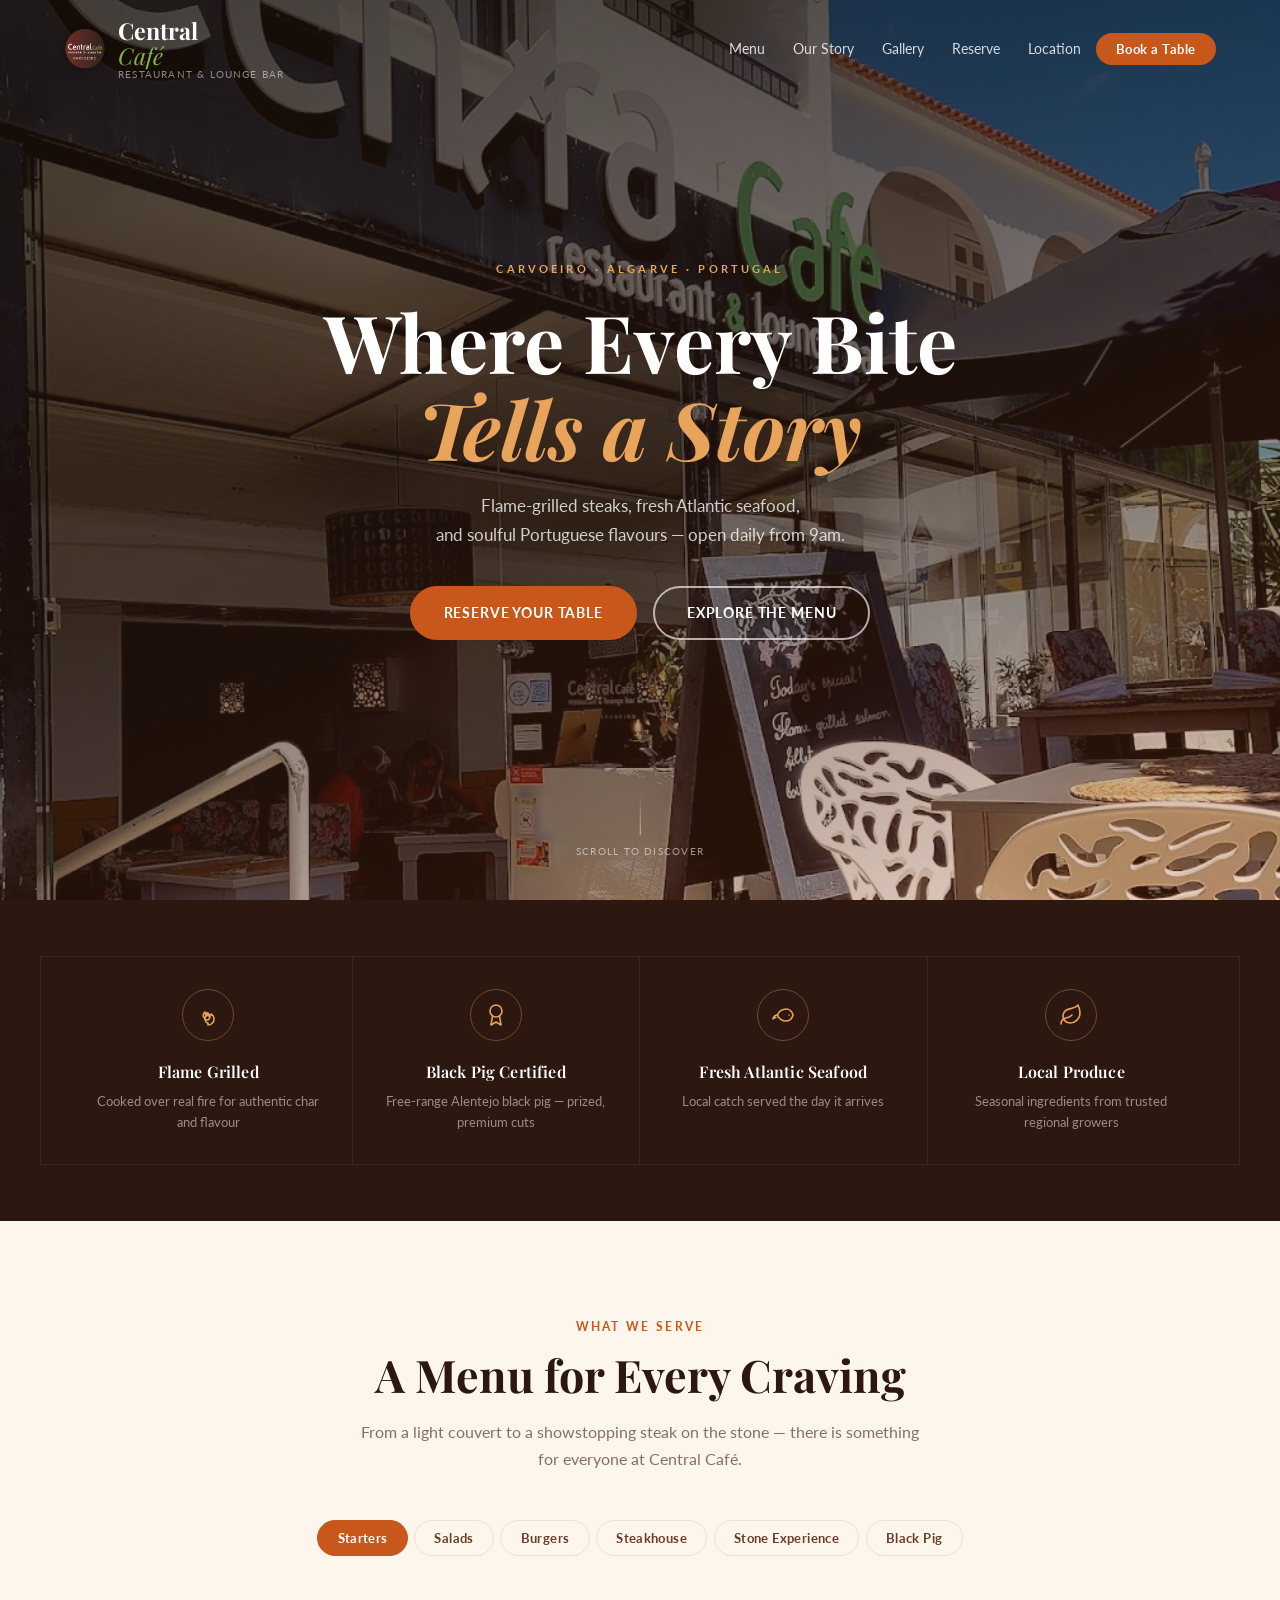
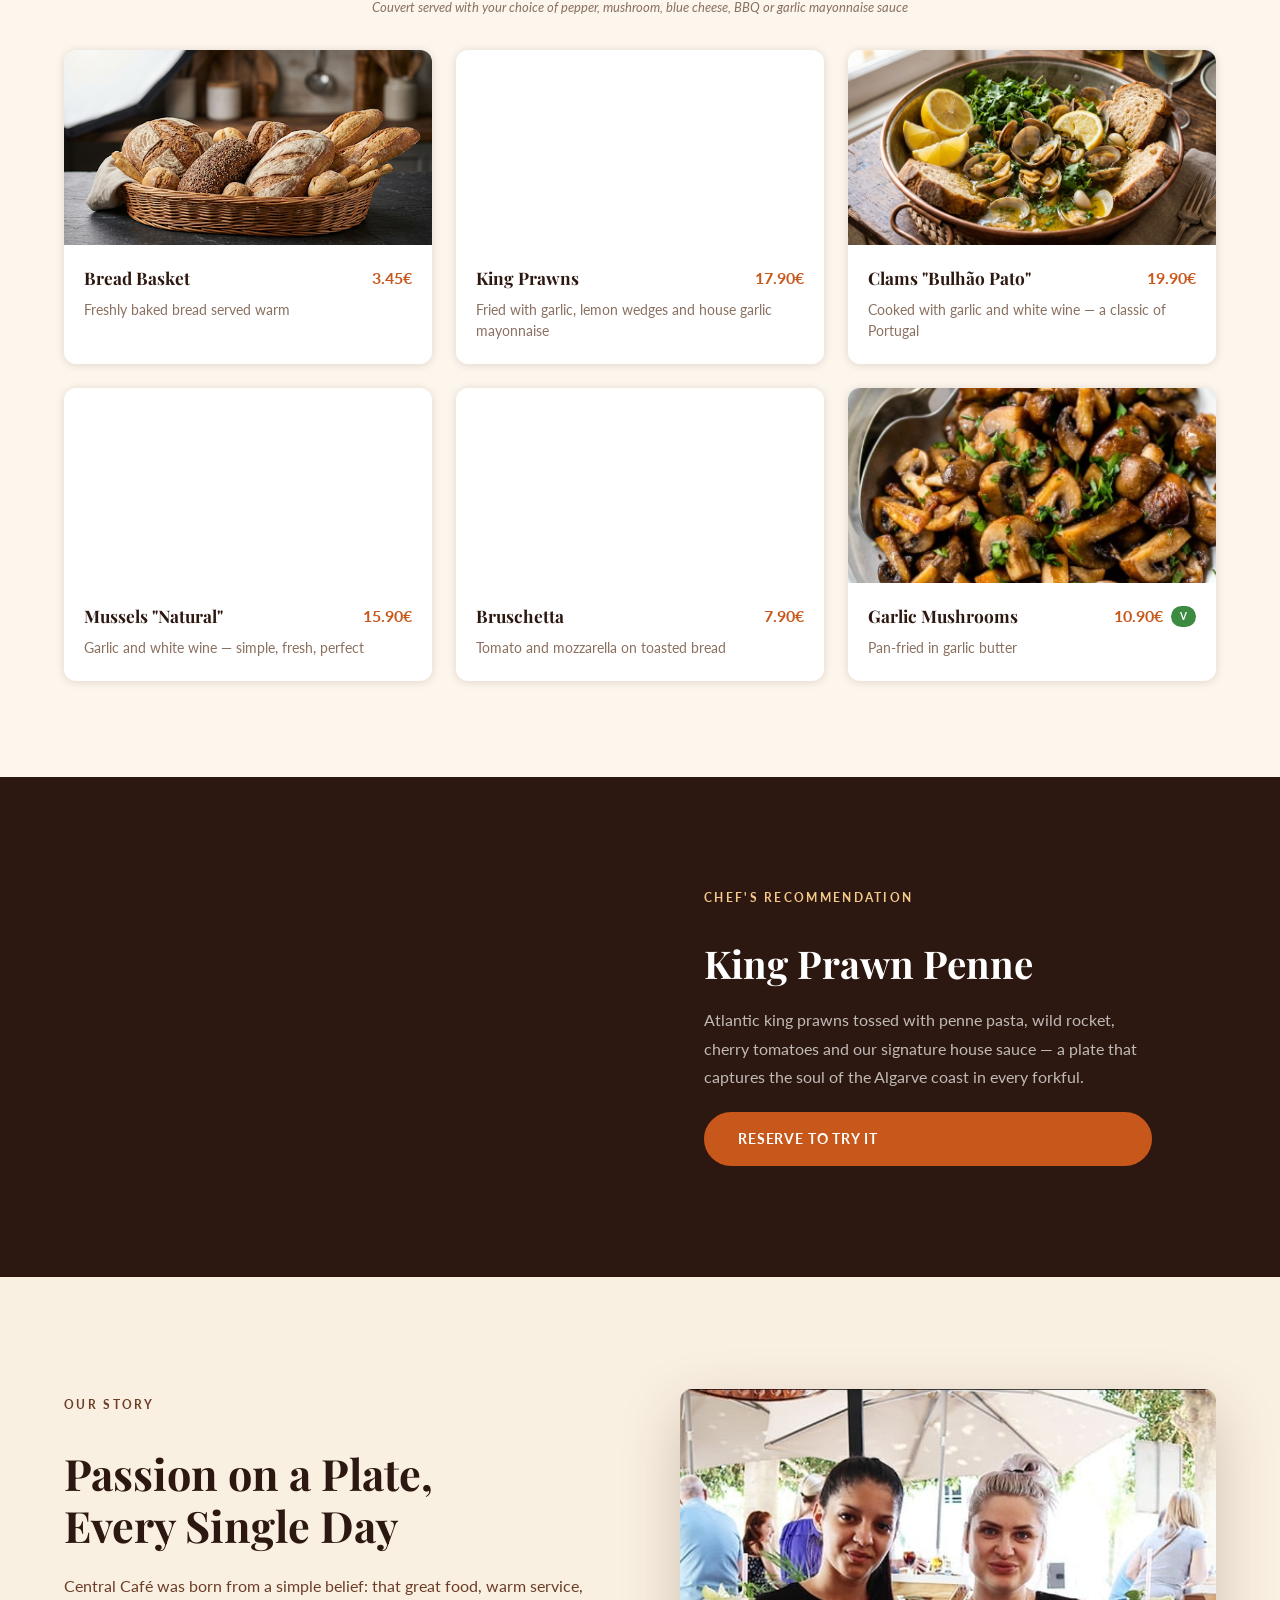
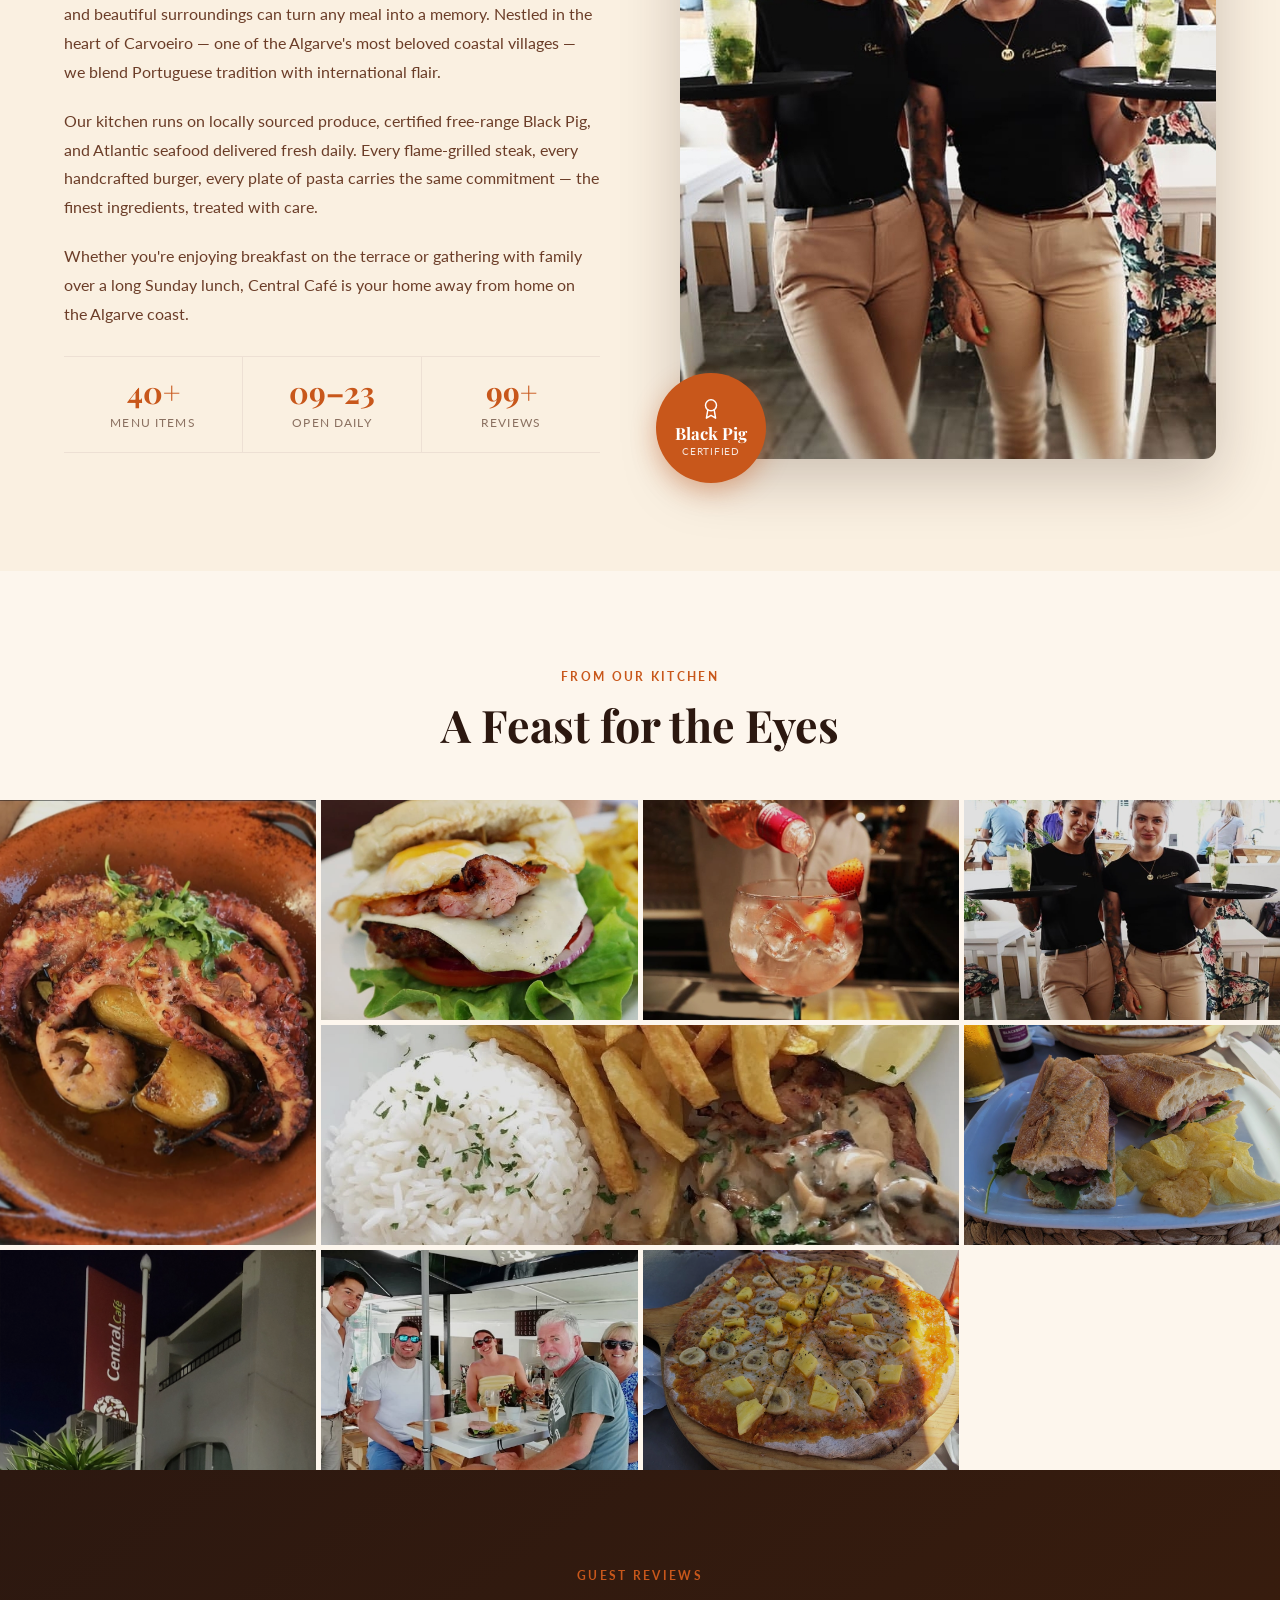
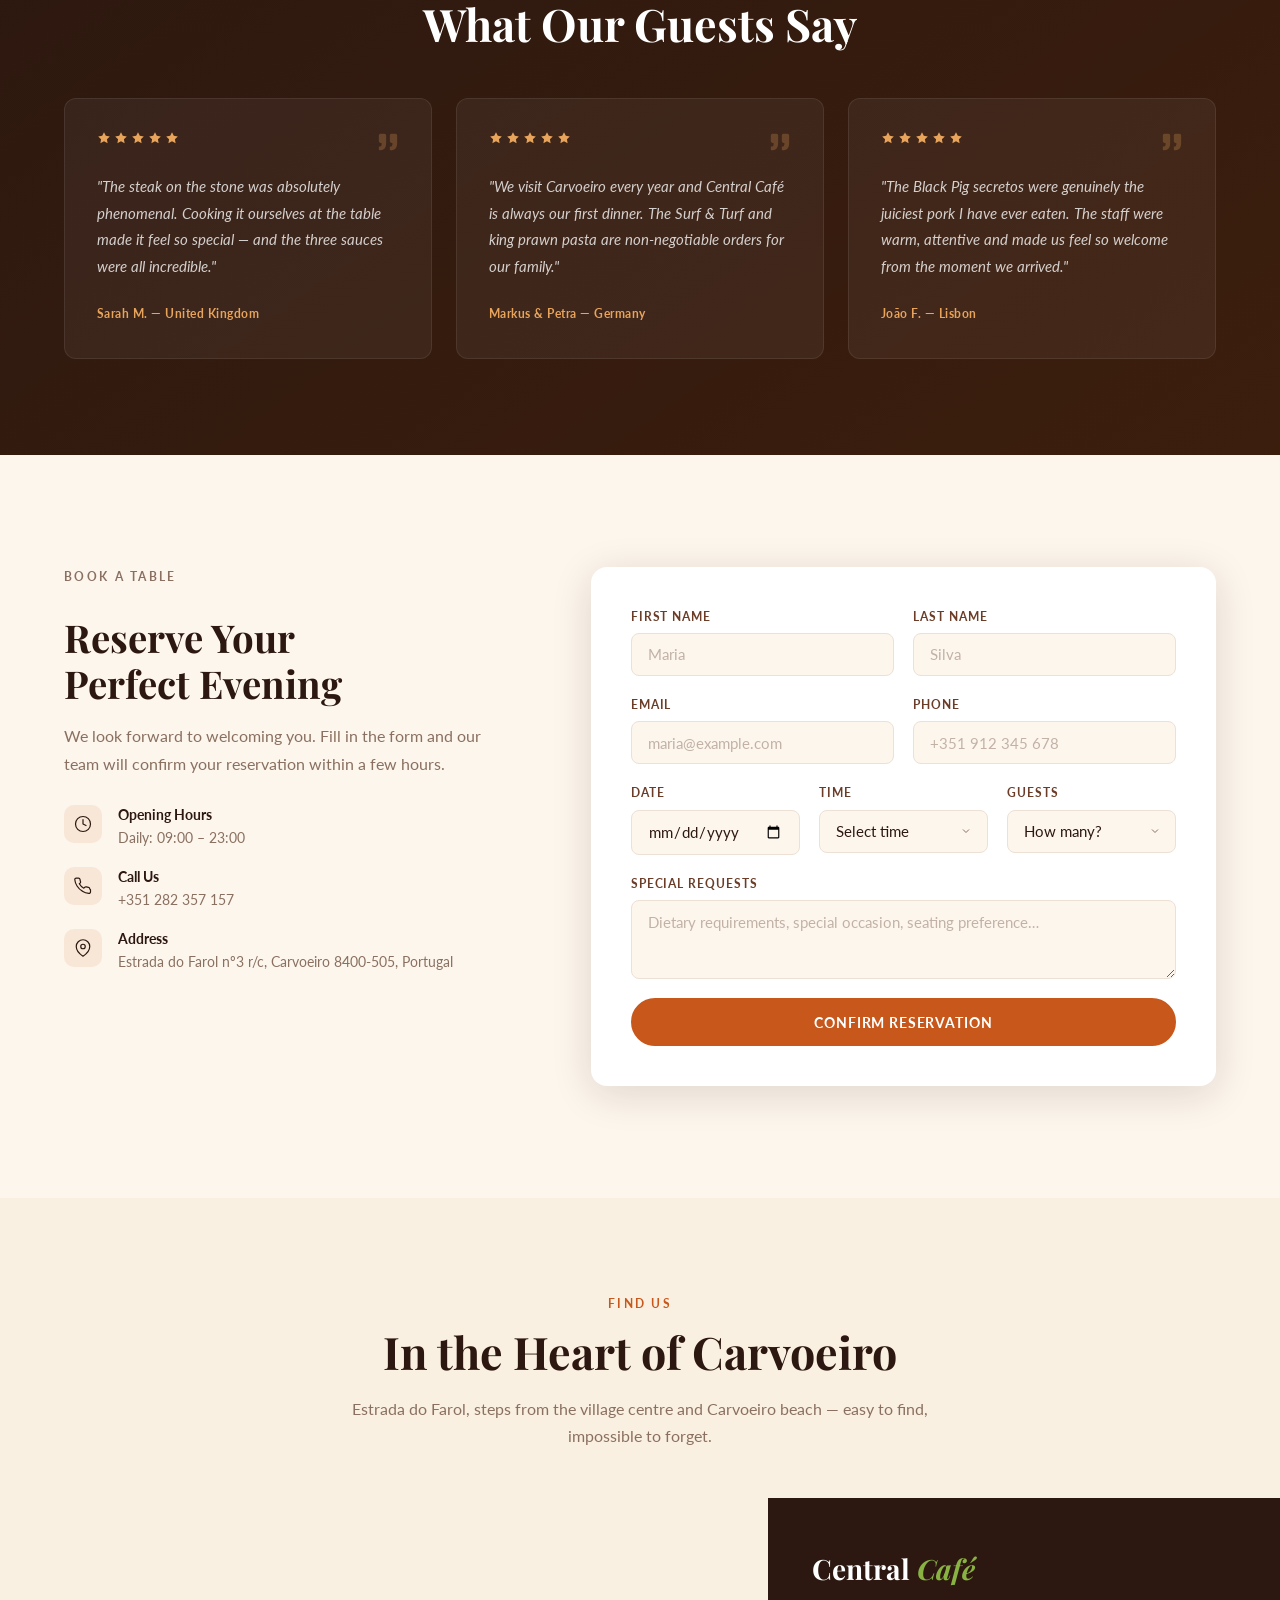
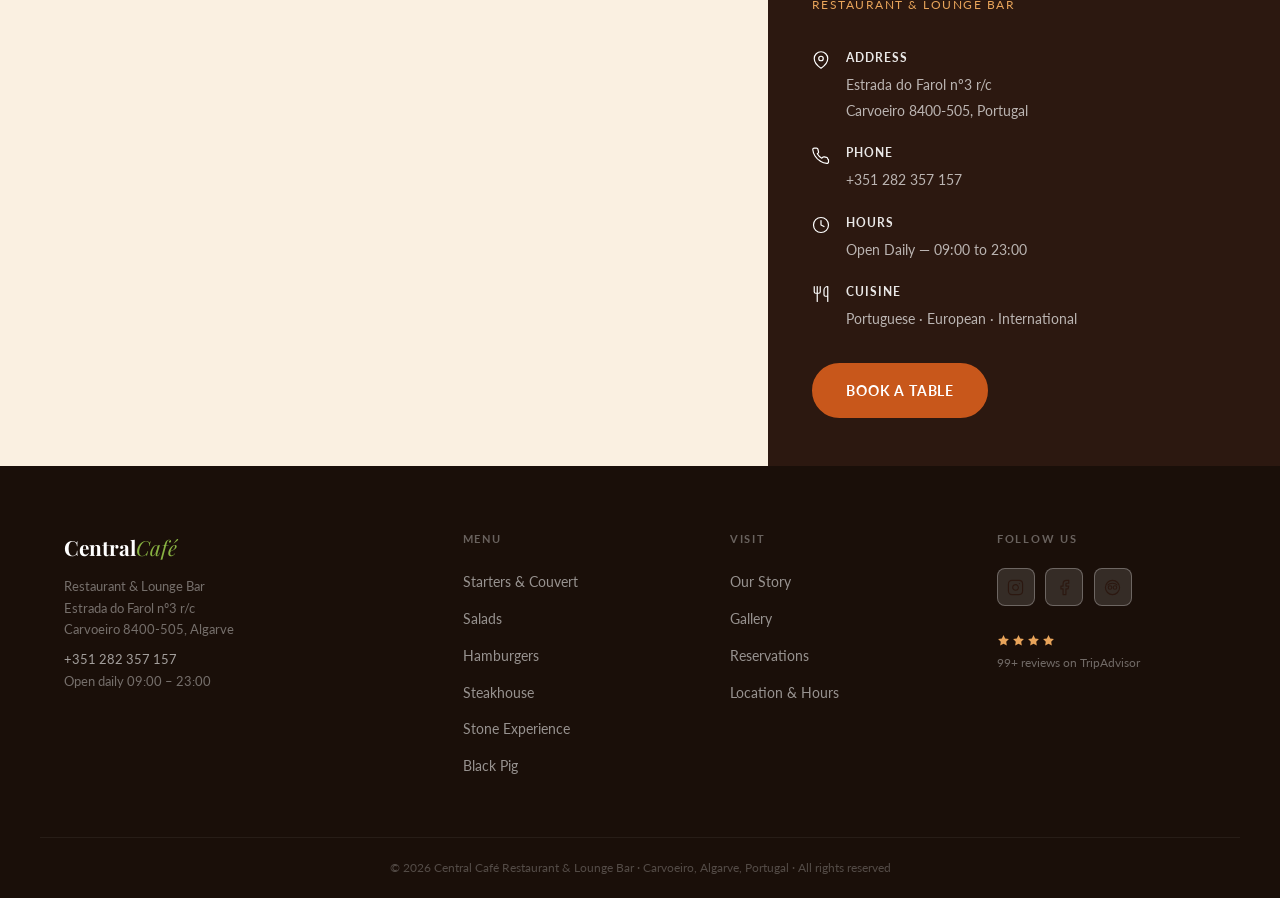
==== index.html @ 4825c6da "Add files via upload" ====
<!DOCTYPE html>
<html lang="en">
<head>
  <meta charset="UTF-8" />
  <meta name="viewport" content="width=device-width, initial-scale=1.0" />
  <title>Central Café – Restaurant & Lounge Bar · Carvoeiro</title>
  <link rel="preconnect" href="https://fonts.googleapis.com" />
  <link rel="preconnect" href="https://fonts.gstatic.com" crossorigin />
  <link href="https://fonts.googleapis.com/css2?family=Playfair+Display:ital,wght@0,400;0,600;0,700;1,400;1,600&family=Lato:wght@300;400;700&display=swap" rel="stylesheet" />
   <link rel="icon" type="image/png" href="images/favicon.png">

  <link rel="stylesheet" href="style.css" />
</head>
<body>

  <!-- ══ INLINE SVG SYMBOL DEFS (reused throughout) ══════════════ -->
  <svg xmlns="http://www.w3.org/2000/svg" style="display:none">
    <!-- flame -->
    <symbol id="icon-flame" viewBox="0 0 24 24" fill="none" stroke="currentColor" stroke-width="1.6" stroke-linecap="round" stroke-linejoin="round">
      <path d="M8.5 14.5A2.5 2.5 0 0 0 11 17c.92 0 1.74-.5 2.2-1.25C14.1 14.5 14 12 12 10c0 2-1.5 3-1.5 3S9 11.5 9 9c-2 1.5-2 4-2 4a3 3 0 0 0 1.5 1.5z"/>
      <path d="M12 22c3.31 0 6-2.69 6-6 0-2.12-1.13-3.97-2.82-5-.48 1.27-1.6 2-2.18 2-.58 0-1.04-.46-1-1.04C12.05 10.46 11 9.5 11 9.5c0 2.5-2 3.5-2 5.5 0 2.76 1.34 5 3 5z"/>
    </symbol>
    <!-- certificate / award -->
    <symbol id="icon-award" viewBox="0 0 24 24" fill="none" stroke="currentColor" stroke-width="1.6" stroke-linecap="round" stroke-linejoin="round">
      <circle cx="12" cy="8" r="6"/>
      <path d="M15.477 12.89 17 22l-5-3-5 3 1.523-9.11"/>
    </symbol>
    <!-- fish / seafood -->
    <symbol id="icon-fish" viewBox="0 0 24 24" fill="none" stroke="currentColor" stroke-width="1.6" stroke-linecap="round" stroke-linejoin="round">
      <path d="M6.5 12c.94-3.46 4.94-6 8.5-6 3.56 0 6.06 2.54 7 6-.94 3.47-3.44 6-7 6s-7.56-2.53-8.5-6z"/>
      <path d="M18 12h.01"/>
      <path d="M6.5 12C4 12 2.5 13.5 2 16c1-1 2-1.5 3-1.5"/>
    </symbol>
    <!-- leaf / produce -->
    <symbol id="icon-leaf" viewBox="0 0 24 24" fill="none" stroke="currentColor" stroke-width="1.6" stroke-linecap="round" stroke-linejoin="round">
      <path d="M11 20A7 7 0 0 1 9.8 6.1C15.5 5 17 4.48 19 2c1 2 2 4.18 2 8 0 5.5-4.78 10-10 10z"/>
      <path d="M2 21c0-3 1.85-5.36 5.08-6C9.5 14.52 12 13 13 12"/>
    </symbol>
    <!-- clock -->
    <symbol id="icon-clock" viewBox="0 0 24 24" fill="none" stroke="currentColor" stroke-width="1.6" stroke-linecap="round" stroke-linejoin="round">
      <circle cx="12" cy="12" r="10"/>
      <polyline points="12 6 12 12 16 14"/>
    </symbol>
    <!-- phone -->
    <symbol id="icon-phone" viewBox="0 0 24 24" fill="none" stroke="currentColor" stroke-width="1.6" stroke-linecap="round" stroke-linejoin="round">
      <path d="M22 16.92v3a2 2 0 0 1-2.18 2 19.79 19.79 0 0 1-8.63-3.07A19.5 19.5 0 0 1 4.07 12.04a19.79 19.79 0 0 1-3.07-8.67A2 2 0 0 1 2.98 1.38h3a2 2 0 0 1 2 1.72c.127.96.361 1.903.7 2.81a2 2 0 0 1-.45 2.11L7.09 8.91a16 16 0 0 0 6 6l1.27-1.27a2 2 0 0 1 2.11-.45c.907.339 1.85.573 2.81.7A2 2 0 0 1 21 16l.92.92z"/>
    </symbol>
    <!-- mail -->
    <symbol id="icon-mail" viewBox="0 0 24 24" fill="none" stroke="currentColor" stroke-width="1.6" stroke-linecap="round" stroke-linejoin="round">
      <path d="M4 4h16c1.1 0 2 .9 2 2v12c0 1.1-.9 2-2 2H4c-1.1 0-2-.9-2-2V6c0-1.1.9-2 2-2z"/>
      <polyline points="22,6 12,13 2,6"/>
    </symbol>
    <!-- map pin -->
    <symbol id="icon-pin" viewBox="0 0 24 24" fill="none" stroke="currentColor" stroke-width="1.6" stroke-linecap="round" stroke-linejoin="round">
      <path d="M21 10c0 7-9 13-9 13s-9-6-9-13a9 9 0 0 1 18 0z"/>
      <circle cx="12" cy="10" r="3"/>
    </symbol>
    <!-- instagram -->
    <symbol id="icon-instagram" viewBox="0 0 24 24" fill="none" stroke="currentColor" stroke-width="1.6" stroke-linecap="round" stroke-linejoin="round">
      <rect x="2" y="2" width="20" height="20" rx="5" ry="5"/>
      <path d="M16 11.37A4 4 0 1 1 12.63 8 4 4 0 0 1 16 11.37z"/>
      <line x1="17.5" y1="6.5" x2="17.51" y2="6.5"/>
    </symbol>
    <!-- facebook -->
    <symbol id="icon-facebook" viewBox="0 0 24 24" fill="none" stroke="currentColor" stroke-width="1.6" stroke-linecap="round" stroke-linejoin="round">
      <path d="M18 2h-3a5 5 0 0 0-5 5v3H7v4h3v8h4v-8h3l1-4h-4V7a1 1 0 0 1 1-1h3z"/>
    </symbol>
    <!-- tripadvisor owl / globe fallback -->
    <symbol id="icon-tripadvisor" viewBox="0 0 24 24" fill="none" stroke="currentColor" stroke-width="1.6" stroke-linecap="round" stroke-linejoin="round">
      <circle cx="12" cy="12" r="10"/>
      <circle cx="8.5" cy="12" r="2.5"/>
      <circle cx="15.5" cy="12" r="2.5"/>
      <path d="M5.5 8.5C6.5 7 9 6 12 6s5.5 1 6.5 2.5"/>
    </symbol>
    <!-- menu / burger icon -->
    <symbol id="icon-menu" viewBox="0 0 24 24" fill="none" stroke="currentColor" stroke-width="1.8" stroke-linecap="round">
      <line x1="3" y1="6" x2="21" y2="6"/>
      <line x1="3" y1="12" x2="21" y2="12"/>
      <line x1="3" y1="18" x2="21" y2="18"/>
    </symbol>
    <!-- close icon -->
    <symbol id="icon-close" viewBox="0 0 24 24" fill="none" stroke="currentColor" stroke-width="1.8" stroke-linecap="round">
      <line x1="18" y1="6" x2="6" y2="18"/>
      <line x1="6" y1="6" x2="18" y2="18"/>
    </symbol>
    <!-- check -->
    <symbol id="icon-check" viewBox="0 0 24 24" fill="none" stroke="currentColor" stroke-width="2" stroke-linecap="round" stroke-linejoin="round">
      <polyline points="20 6 9 17 4 12"/>
    </symbol>
    <!-- star -->
    <symbol id="icon-star" viewBox="0 0 24 24" stroke="none">
      <polygon fill="currentColor" points="12 2 15.09 8.26 22 9.27 17 14.14 18.18 21.02 12 17.77 5.82 21.02 7 14.14 2 9.27 8.91 8.26 12 2"/>
    </symbol>
    <!-- quote -->
    <symbol id="icon-quote" viewBox="0 0 24 24" fill="currentColor">
      <path d="M3 21c3 0 7-1 7-8V5c0-1.25-.756-2.017-2-2H4c-1.25 0-2 .75-2 1.972V11c0 1.25.75 2 2 2 1 0 1 0 1 1v1c0 1-1 2-2 2s-1 .008-1 1.031V20c0 1 0 1 1 1z"/>
      <path d="M15 21c3 0 7-1 7-8V5c0-1.25-.757-2.017-2-2h-4c-1.25 0-2 .75-2 1.972V11c0 1.25.75 2 2 2h.75c0 2.25.25 4-2.75 4v3c0 1 0 1 1 1z"/>
    </symbol>
    <!-- utensils -->
    <symbol id="icon-utensils" viewBox="0 0 24 24" fill="none" stroke="currentColor" stroke-width="1.6" stroke-linecap="round" stroke-linejoin="round">
      <path d="M3 2v7c0 1.1.9 2 2 2h4a2 2 0 0 0 2-2V2"/>
      <path d="M7 2v20"/>
      <path d="M21 15V2a5 5 0 0 0-5 5v6c0 1.1.9 2 2 2h3zm0 0v7"/>
    </symbol>
  </svg>

  <!-- ══ NAV ══════════════════════════════════════════════════════ -->
  <nav id="navbar">
    <div class="nav-inner">
      <a class="nav-logo" href="#hero">
        <img src="images/logo_trans.png" alt="Central Café" class="nav-logo-img" />
        <div class="nav-logo-text">
          <span class="logo-central">Central</span><span class="logo-cafe">Café</span>
          <small>Restaurant &amp; Lounge Bar</small>
        </div>
      </a>
      <button class="burger" id="burger" aria-label="Toggle menu">
        <svg class="burger-icon burger-open"><use href="#icon-menu"/></svg>
        <svg class="burger-icon burger-close" style="display:none"><use href="#icon-close"/></svg>
      </button>
      <ul class="nav-links" id="nav-links">
        <li><a href="#menu">Menu</a></li>
        <li><a href="#chef">Our Story</a></li>
        <li><a href="#gallery">Gallery</a></li>
        <li><a href="#reservation">Reserve</a></li>
        <li><a href="#location">Location</a></li>
        <li><a class="nav-cta" href="#reservation">Book a Table</a></li>
      </ul>
    </div>
  </nav>

  <!-- ══ HERO ═════════════════════════════════════════════════════ -->
  <section id="hero">
    <div class="hero-overlay"></div>
    <div class="hero-content">
      <p class="hero-eyebrow">Carvoeiro · Algarve · Portugal</p>
      <h1>Where Every Bite<br /><em>Tells a Story</em></h1>
      <p class="hero-sub">Flame-grilled steaks, fresh Atlantic seafood,<br />and soulful Portuguese flavours — open daily from 9am.</p>
      <div class="hero-actions">
        <a href="#reservation" class="btn btn-primary">Reserve Your Table</a>
        <a href="#menu" class="btn btn-ghost">Explore the Menu</a>
      </div>
    </div>
    <div class="hero-scroll-hint">
      <span class="scroll-line"></span>
      <p>Scroll to discover</p>
    </div>
  </section>

  <!-- ══ FEATURE STRIP ════════════════════════════════════════════ -->
  <section class="badges">
    <div class="container badges-grid">
      <div class="badge-item">
        <span class="badge-icon">
          <svg><use href="#icon-flame"/></svg>
        </span>
        <strong>Flame Grilled</strong>
        <p>Cooked over real fire for authentic char and flavour</p>
      </div>
      <div class="badge-item">
        <span class="badge-icon">
          <svg><use href="#icon-award"/></svg>
        </span>
        <strong>Black Pig Certified</strong>
        <p>Free-range Alentejo black pig — prized, premium cuts</p>
      </div>
      <div class="badge-item">
        <span class="badge-icon">
          <svg><use href="#icon-fish"/></svg>
        </span>
        <strong>Fresh Atlantic Seafood</strong>
        <p>Local catch served the day it arrives</p>
      </div>
      <div class="badge-item">
        <span class="badge-icon">
          <svg><use href="#icon-leaf"/></svg>
        </span>
        <strong>Local Produce</strong>
        <p>Seasonal ingredients from trusted regional growers</p>
      </div>
    </div>
  </section>

  <!-- ══ MENU PREVIEW ══════════════════════════════════════════════ -->
  <section id="menu">
    <div class="container">
      <div class="section-header">
        <p class="section-eyebrow">What We Serve</p>
        <h2>A Menu for Every Craving</h2>
        <p class="section-sub">From a light couvert to a showstopping steak on the stone — there is something for everyone at Central Café.</p>
      </div>

      <div class="menu-tabs" role="tablist">
        <button class="tab active" data-tab="starters" role="tab">Starters</button>
        <button class="tab" data-tab="salads" role="tab">Salads</button>
        <button class="tab" data-tab="burgers" role="tab">Burgers</button>
        <button class="tab" data-tab="steakhouse" role="tab">Steakhouse</button>
        <button class="tab" data-tab="stone" role="tab">Stone Experience</button>
        <button class="tab" data-tab="blackpig" role="tab">Black Pig</button>
      </div>

      <div class="menu-panels">

        <!-- STARTERS -->
        <div class="menu-panel active" id="tab-starters">
          <p class="panel-note">Couvert served with your choice of pepper, mushroom, blue cheese, BBQ or garlic mayonnaise sauce</p>
          <div class="menu-grid">
            <div class="menu-card">
              <div class="menu-card-img" style="background-image:url('images/bread.png')"></div>
              <div class="menu-card-body">
                <div class="menu-card-top"><h4>Bread Basket</h4><span class="price">3.45€</span></div>
                <p>Freshly baked bread served warm</p>
              </div>
            </div>
            <div class="menu-card">
              <div class="menu-card-img" style="background-image:url('https://images.unsplash.com/photo-1565680018434-b513d5e5fd47?w=400&q=80')"></div>
              <div class="menu-card-body">
                <div class="menu-card-top"><h4>King Prawns</h4><span class="price">17.90€</span></div>
                <p>Fried with garlic, lemon wedges and house garlic mayonnaise</p>
              </div>
            </div>
            <div class="menu-card">
              <div class="menu-card-img" style="background-image:url('images/claims.jpg')"></div>
              <div class="menu-card-body">
                <div class="menu-card-top"><h4>Clams "Bulhão Pato"</h4><span class="price">19.90€</span></div>
                <p>Cooked with garlic and white wine — a classic of Portugal</p>
              </div>
            </div>
            <div class="menu-card">
              <div class="menu-card-img" style="background-image:url('https://images.unsplash.com/photo-1547592166-23ac45744acd?w=400&q=80')"></div>
              <div class="menu-card-body">
                <div class="menu-card-top"><h4>Mussels "Natural"</h4><span class="price">15.90€</span></div>
                <p>Garlic and white wine — simple, fresh, perfect</p>
              </div>
            </div>
            <div class="menu-card">
              <div class="menu-card-img" style="background-image:url('https://images.unsplash.com/photo-1572695157366-5e585ab2b69f?w=400&q=80')"></div>
              <div class="menu-card-body">
                <div class="menu-card-top"><h4>Bruschetta</h4><span class="price">7.90€</span></div>
                <p>Tomato and mozzarella on toasted bread</p>
              </div>
            </div>
            <div class="menu-card">
              <div class="menu-card-img" style="background-image:url('images/garlic_mushrooms_2026-04-17\ 203243.png')"></div>
              <div class="menu-card-body">
                <div class="menu-card-top">
                  <h4>Garlic Mushrooms</h4><span class="price">10.90€</span>
                  <span class="tag veg">V</span>
                </div>
                <p>Pan-fried in garlic butter</p>
              </div>
            </div>
          </div>
        </div>

        <!-- SALADS -->
        <div class="menu-panel" id="tab-salads">
          <p class="panel-note">Made with the freshest ingredients from our local producers</p>
          <div class="menu-grid">
            <div class="menu-card">
              <div class="menu-card-img" style="background-image:url('https://images.unsplash.com/photo-1546793665-c74683f339c1?w=400&q=80')"></div>
              <div class="menu-card-body">
                <div class="menu-card-top"><h4>Caesar</h4><span class="price">16.90€</span><span class="tag new">New</span></div>
                <p>Chicken breast, poached egg, lettuce, croutons, house caesar dressing, parmesan</p>
              </div>
            </div>
            <div class="menu-card">
              <div class="menu-card-img" style="background-image:url('https://images.unsplash.com/photo-1540420773420-3366772f4999?w=400&q=80')"></div>
              <div class="menu-card-body">
                <div class="menu-card-top"><h4>Salmon</h4><span class="price">17.90€</span></div>
                <p>Smoked salmon and avocado with a touch of lemon</p>
              </div>
            </div>
            <div class="menu-card">
              <div class="menu-card-img" style="background-image:url('https://images.unsplash.com/photo-1512621776951-a57141f2eefd?w=400&q=80')"></div>
              <div class="menu-card-body">
                <div class="menu-card-top"><h4>Prawn</h4><span class="price">18.90€</span></div>
                <p>Flame grilled king-prawns with caramelised pineapple</p>
              </div>
            </div>
            <div class="menu-card">
              <div class="menu-card-img" style="background-image:url('https://images.unsplash.com/photo-1498837167922-ddd27525d352?w=400&q=80')"></div>
              <div class="menu-card-body">
                <div class="menu-card-top"><h4>Bacon</h4><span class="price">13.75€</span></div>
                <p>Flame grilled chicken breast with bacon and avocado</p>
              </div>
            </div>
            <div class="menu-card">
              <div class="menu-card-img" style="background-image:url('https://images.unsplash.com/photo-1559847844-5315695dadae?w=400&q=80')"></div>
              <div class="menu-card-body">
                <div class="menu-card-top"><h4>Mozzarella</h4><span class="price">12.90€</span><span class="tag veg">V</span></div>
                <p>Mozzarella, tomato and basil</p>
              </div>
            </div>
          </div>
        </div>

        <!-- BURGERS -->
        <div class="menu-panel" id="tab-burgers">
          <p class="panel-note">Flame grilled day-aged beef burger — so simple and so delicious. All served with home-made chips.</p>
          <div class="menu-grid">
            <div class="menu-card featured">
              <div class="menu-card-img" style="background-image:url('images/20260417_164143_Instagram.jpg')"></div>
              <div class="menu-card-body">
                <div class="menu-card-top"><h4>Special One</h4><span class="price">16.90€</span></div>
                <p>100% beef, bacon, fried egg, cheese, tomato and onion</p>
              </div>
            </div>
            <div class="menu-card">
              <div class="menu-card-img" style="background-image:url('https://images.unsplash.com/photo-1550317138-10000687a72b?w=400&q=80')"></div>
              <div class="menu-card-body">
                <div class="menu-card-top"><h4>Double</h4><span class="price">17.90€</span></div>
                <p>100% beef x2, cheese, bacon, tomato and onion</p>
              </div>
            </div>
            <div class="menu-card">
              <div class="menu-card-img" style="background-image:url('https://images.unsplash.com/photo-1571091718767-18b5b1457add?w=400&q=80')"></div>
              <div class="menu-card-body">
                <div class="menu-card-top"><h4>Classic</h4><span class="price">13.90€</span></div>
                <p>100% beef, tomato and onion</p>
              </div>
            </div>
            <div class="menu-card">
              <div class="menu-card-img" style="background-image:url('https://images.unsplash.com/photo-1606755962773-d324e0a13086?w=400&q=80')"></div>
              <div class="menu-card-body">
                <div class="menu-card-top"><h4>Chicken Piri-Piri</h4><span class="price">15.90€</span></div>
                <p>Chicken breast, cheese, piri-piri sauce, tomato and onion</p>
              </div>
            </div>
            <div class="menu-card">
              <div class="menu-card-img" style="background-image:url('https://images.unsplash.com/photo-1520072959219-c595dc870360?w=400&q=80')"></div>
              <div class="menu-card-body">
                <div class="menu-card-top"><h4>Veggie</h4><span class="price">15.90€</span><span class="tag veg">V</span></div>
                <p>100% vegetable burger, tomato and onion</p>
              </div>
            </div>
            <div class="menu-card">
              <div class="menu-card-img" style="background-image:url('images/salmon_sandwich.png')"></div>
              <div class="menu-card-body">
                <div class="menu-card-top"><h4>Salmon</h4><span class="price">15.90€</span></div>
                <p>Salmon, cream cheese, onion and tomato</p>
              </div>
            </div>
          </div>
        </div>

        <!-- STEAKHOUSE -->
        <div class="menu-panel" id="tab-steakhouse">
          <p class="panel-note">Tender hand-cut selections, served with home-made chips, a gourmet salad and a sauce. Choose from: pepper, mushroom, blue cheese, BBQ or garlic mayonnaise.</p>
          <div class="menu-grid">
            <div class="menu-card featured">
              <div class="menu-card-img" style="background-image:url('https://images.unsplash.com/photo-1558030006-450675393462?w=400&q=80')"></div>
              <div class="menu-card-body">
                <div class="menu-card-top"><h4>Surf &amp; Turf</h4><span class="price">34.90€</span><span class="tag new">New</span></div>
                <p>Flame grilled fillet and king prawns, with asparagus and home-made chips</p>
              </div>
            </div>
            <div class="menu-card">
              <div class="menu-card-img" style="background-image:url('https://images.unsplash.com/photo-1544025162-d76694265947?w=400&q=80')"></div>
              <div class="menu-card-body">
                <div class="menu-card-top"><h4>Rib Eye</h4><span class="price">23.90€</span></div>
                <p>approx. 300g — flame grilled</p>
              </div>
            </div>
            <div class="menu-card">
              <div class="menu-card-img" style="background-image:url('images/tbone.jpg')"></div>
              <div class="menu-card-body">
                <div class="menu-card-top"><h4>T-Bone</h4><span class="price">25.90€</span></div>
                <p>approx. 400g — flame grilled</p>
              </div>
            </div>
            <div class="menu-card">
              <div class="menu-card-img" style="background-image:url('https://images.unsplash.com/photo-1529692236671-f1f6cf9683ba?w=400&q=80')"></div>
              <div class="menu-card-body">
                <div class="menu-card-top"><h4>Sirloin</h4><span class="price">21.90€</span></div>
                <p>approx. 280g — flame grilled</p>
              </div>
            </div>
            <div class="menu-card">
              <div class="menu-card-img" style="background-image:url('images/Fillet.jpg')"></div>
              <div class="menu-card-body">
                <div class="menu-card-top"><h4>Fillet</h4><span class="price">27.90€</span></div>
                <p>approx. 280g — flame grilled, the most tender cut</p>
              </div>
            </div>
          </div>
        </div>

        <!-- STONE EXPERIENCE -->
        <div class="menu-panel" id="tab-stone">
          <p class="panel-note">All served with 3 sauces: pepper, mushroom and blue cheese — together with home-made chips and gourmet salad.</p>
          <div class="menu-grid stone-grid">
            <div class="stone-hero">
              <div class="stone-hero-img"></div>
              <div class="stone-hero-text">
                <h3>Cook It Your Way</h3>
                <p>Your steak arrives on a scorching volcanic stone at your table. You control the sear, the doneness, every bite. An interactive dining experience unlike any other.</p>
              </div>
            </div>
            <div class="menu-card">
              <div class="menu-card-body no-img">
                <div class="menu-card-top"><h4>Rib Eye Steak</h4><span class="price">25.90€</span></div>
                <p>approx. 300g</p>
              </div>
            </div>
            <div class="menu-card">
              <div class="menu-card-body no-img">
                <div class="menu-card-top"><h4>T-Bone Steak</h4><span class="price">27.90€</span></div>
                <p>approx. 400g</p>
              </div>
            </div>
            <div class="menu-card">
              <div class="menu-card-body no-img">
                <div class="menu-card-top"><h4>Sirloin Steak</h4><span class="price">23.90€</span></div>
                <p>approx. 280g</p>
              </div>
            </div>
            <div class="menu-card">
              <div class="menu-card-body no-img">
                <div class="menu-card-top"><h4>Fillet Steak</h4><span class="price">29.90€</span></div>
                <p>approx. 280g</p>
              </div>
            </div>
          </div>
        </div>

        <!-- BLACK PIG -->
        <div class="menu-panel" id="tab-blackpig">
          <p class="panel-note">Free range — famous for its juicy meat. Certified Alentejo Black Pig, served with home-made chips and a gourmet salad.</p>
          <div class="menu-grid">
            <div class="menu-card featured">
              <div class="menu-card-img" style="background-image:url('images/20260417_164004_Instagram.jpg')"></div>
              <div class="menu-card-body">
                <div class="menu-card-top"><h4>Tender Fillet</h4><span class="price">19.90€</span></div>
                <p>approx. 230g — flame grilled with cream sauce and mushrooms</p>
              </div>
            </div>
            <div class="menu-card">
              <div class="menu-card-img" style="background-image:url('images/Secretos.jpg')"></div>
              <div class="menu-card-body">
                <div class="menu-card-top"><h4>Secretos</h4><span class="price">18.90€</span></div>
                <p>Flame grilled — highly prized, incredibly juicy hidden cut</p>
              </div>
            </div>
            <div class="menu-card">
              <div class="menu-card-img" style="background-image:url('https://images.unsplash.com/photo-1544025162-d76694265947?w=400&q=80')"></div>
              <div class="menu-card-body">
                <div class="menu-card-top"><h4>Rack of Ribs</h4><span class="price">18.90€</span></div>
                <p>Flame grilled, served with BBQ sauce</p>
              </div>
            </div>
          </div>
        </div>

      </div>
    </div>
  </section>

  <!-- ══ DISH SPOTLIGHT ══════════════════════════════════════════ -->
  <section class="spotlight">
    <div class="container spotlight-inner">
      <div class="spotlight-img"></div>
      <div class="spotlight-text">
        <p class="section-eyebrow">Chef's Recommendation</p>
        <h2>King Prawn Penne</h2>
        <p>Atlantic king prawns tossed with penne pasta, wild rocket, cherry tomatoes and our signature house sauce — a plate that captures the soul of the Algarve coast in every forkful.</p>
        <a href="#reservation" class="btn btn-primary">Reserve to Try It</a>
      </div>
    </div>
  </section>

  <!-- ══ OUR STORY ═══════════════════════════════════════════════ -->
  <section id="chef">
    <div class="container chef-inner">
      <div class="chef-text">
        <p class="section-eyebrow">Our Story</p>
        <h2>Passion on a Plate,<br />Every Single Day</h2>
        <p>Central Café was born from a simple belief: that great food, warm service, and beautiful surroundings can turn any meal into a memory. Nestled in the heart of Carvoeiro — one of the Algarve's most beloved coastal villages — we blend Portuguese tradition with international flair.</p>
        <p>Our kitchen runs on locally sourced produce, certified free-range Black Pig, and Atlantic seafood delivered fresh daily. Every flame-grilled steak, every handcrafted burger, every plate of pasta carries the same commitment — the finest ingredients, treated with care.</p>
        <p>Whether you're enjoying breakfast on the terrace or gathering with family over a long Sunday lunch, Central Café is your home away from home on the Algarve coast.</p>
        <div class="chef-stats">
          <div class="stat"><strong>40+</strong><span>Menu Items</span></div>
          <div class="stat"><strong>09–23</strong><span>Open Daily</span></div>
          <div class="stat"><strong>99+</strong><span>Reviews</span></div>
        </div>
      </div>
      <div class="chef-image-wrap">
        <div class="chef-image"></div>
        <div class="chef-badge">
          <svg width="22" height="22"><use href="#icon-award"/></svg>
          <strong>Black Pig</strong>
          <span>Certified</span>
        </div>
      </div>
    </div>
  </section>

  <!-- ══ GALLERY ════════════════════════════════════════════════ -->
  <section id="gallery">
    <div class="container">
      <div class="section-header">
        <p class="section-eyebrow">From Our Kitchen</p>
        <h2>A Feast for the Eyes</h2>
      </div>
    </div>
    <div class="gallery-grid">
      <!-- col 1 – tall octopus anchors the left -->
      <div class="gal-item gal-tall" style="background-image:url('images/20260417_164017_Instagram.jpg')"></div>
      <!-- col 2-3 top row -->
      <div class="gal-item" style="background-image:url('images/20260417_164143_Instagram.jpg')"></div>
      <div class="gal-item" style="background-image:url('images/20260417_164124_Instagram.jpg')"></div>
      <!-- col 4 -->
      <div class="gal-item" style="background-image:url('images/0260417_164053_Instagram.jpg')"></div>
      <!-- row 2 — wide pork shot spans 2 cols -->
      <div class="gal-item gal-wide" style="background-image:url('images/20260417_164004_Instagram.jpg')"></div>
      <div class="gal-item" style="background-image:url('images/143807-albums-8.jpg')"></div>
      <!-- row 3 -->
      <div class="gal-item" style="background-image:url('images/centralcare-ext-dark.jpg'); background-position: center top;"></div>
      <div class="gal-item" style="background-image:url('images/20260417_164305_Instagram.jpg')"></div>
      <div class="gal-item" style="background-image:url('images/143807-albums-7.jpg')"></div>
    </div>
  </section>

  <!-- ══ TESTIMONIALS ═══════════════════════════════════════════ -->
  <section class="testimonials">
    <div class="container">
      <div class="section-header light">
        <p class="section-eyebrow">Guest Reviews</p>
        <h2>What Our Guests Say</h2>
      </div>
      <div class="testi-grid">
        <div class="testi-card">
          <div class="testi-top">
            <div class="stars">
              <svg><use href="#icon-star"/></svg>
              <svg><use href="#icon-star"/></svg>
              <svg><use href="#icon-star"/></svg>
              <svg><use href="#icon-star"/></svg>
              <svg><use href="#icon-star"/></svg>
            </div>
            <svg class="quote-icon"><use href="#icon-quote"/></svg>
          </div>
          <p>"The steak on the stone was absolutely phenomenal. Cooking it ourselves at the table made it feel so special — and the three sauces were all incredible."</p>
          <cite>Sarah M. — United Kingdom</cite>
        </div>
        <div class="testi-card">
          <div class="testi-top">
            <div class="stars">
              <svg><use href="#icon-star"/></svg>
              <svg><use href="#icon-star"/></svg>
              <svg><use href="#icon-star"/></svg>
              <svg><use href="#icon-star"/></svg>
              <svg><use href="#icon-star"/></svg>
            </div>
            <svg class="quote-icon"><use href="#icon-quote"/></svg>
          </div>
          <p>"We visit Carvoeiro every year and Central Café is always our first dinner. The Surf &amp; Turf and king prawn pasta are non-negotiable orders for our family."</p>
          <cite>Markus &amp; Petra — Germany</cite>
        </div>
        <div class="testi-card">
          <div class="testi-top">
            <div class="stars">
              <svg><use href="#icon-star"/></svg>
              <svg><use href="#icon-star"/></svg>
              <svg><use href="#icon-star"/></svg>
              <svg><use href="#icon-star"/></svg>
              <svg><use href="#icon-star"/></svg>
            </div>
            <svg class="quote-icon"><use href="#icon-quote"/></svg>
          </div>
          <p>"The Black Pig secretos were genuinely the juiciest pork I have ever eaten. The staff were warm, attentive and made us feel so welcome from the moment we arrived."</p>
          <cite>João F. — Lisbon</cite>
        </div>
      </div>
    </div>
  </section>

  <!-- ══ RESERVATION ════════════════════════════════════════════ -->
  <section id="reservation">
    <div class="container reservation-inner">
      <div class="reservation-text">
        <p class="section-eyebrow">Book a Table</p>
        <h2>Reserve Your<br />Perfect Evening</h2>
        <p>We look forward to welcoming you. Fill in the form and our team will confirm your reservation within a few hours.</p>
        <ul class="res-info">
          <li>
            <span class="res-icon"><svg><use href="#icon-clock"/></svg></span>
            <div><strong>Opening Hours</strong>Daily: 09:00 – 23:00</div>
          </li>
          <li>
            <span class="res-icon"><svg><use href="#icon-phone"/></svg></span>
            <div><strong>Call Us</strong>+351 282 357 157</div>
          </li>
          <li>
            <span class="res-icon"><svg><use href="#icon-pin"/></svg></span>
            <div><strong>Address</strong>Estrada do Farol nº3 r/c, Carvoeiro 8400-505, Portugal</div>
          </li>
        </ul>
      </div>
      <form class="reservation-form" id="res-form" name="reservation" data-netlify="true" novalidate>
        <input type="hidden" name="form-name" value="reservation" />
        <div class="form-row">
          <div class="form-group">
            <label for="fname">First Name</label>
            <input type="text" id="fname" name="fname" placeholder="Maria" required />
          </div>
          <div class="form-group">
            <label for="lname">Last Name</label>
            <input type="text" id="lname" name="lname" placeholder="Silva" required />
          </div>
        </div>
        <div class="form-row">
          <div class="form-group">
            <label for="email">Email</label>
            <input type="email" id="email" name="email" placeholder="maria@example.com" required />
          </div>
          <div class="form-group">
            <label for="phone">Phone</label>
            <input type="tel" id="phone" name="phone" placeholder="+351 912 345 678" />
          </div>
        </div>
        <div class="form-row">
          <div class="form-group">
            <label for="date">Date</label>
            <input type="date" id="date" name="date" required />
          </div>
          <div class="form-group">
            <label for="time">Time</label>
            <select id="time" name="time" required>
              <option value="" disabled selected>Select time</option>
              <option>09:00</option><option>09:30</option>
              <option>10:00</option><option>10:30</option>
              <option>12:00</option><option>12:30</option>
              <option>13:00</option><option>13:30</option>
              <option>14:00</option><option>19:00</option>
              <option>19:30</option><option>20:00</option>
              <option>20:30</option><option>21:00</option>
              <option>21:30</option><option>22:00</option>
              <option>22:30</option>
            </select>
          </div>
          <div class="form-group">
            <label for="guests">Guests</label>
            <select id="guests" name="guests" required>
              <option value="" disabled selected>How many?</option>
              <option>1</option><option>2</option><option>3</option>
              <option>4</option><option>5</option><option>6</option>
              <option>7</option><option>8+</option>
            </select>
          </div>
        </div>
        <div class="form-group">
          <label for="notes">Special Requests</label>
          <textarea id="notes" name="notes" rows="3" placeholder="Dietary requirements, special occasion, seating preference…"></textarea>
        </div>
        <button type="submit" class="btn btn-primary btn-full">Confirm Reservation</button>
        <div class="form-success" id="form-success">
          <svg><use href="#icon-check"/></svg>
          Thank you — we will confirm your reservation shortly.
        </div>
      </form>
    </div>
  </section>

  <!-- ══ LOCATION ═══════════════════════════════════════════════ -->
  <section id="location">
    <div class="container">
      <div class="section-header">
        <p class="section-eyebrow">Find Us</p>
        <h2>In the Heart of Carvoeiro</h2>
        <p class="section-sub">Estrada do Farol, steps from the village centre and Carvoeiro beach — easy to find, impossible to forget.</p>
      </div>
    </div>
    <div class="location-wrap">
      <div class="map-container">
        <iframe
          title="Central Café Carvoeiro location"
          src="https://www.google.com/maps/embed?pb=!1m18!1m12!1m3!1d3148.06!2d-8.470184!3d37.096859!2m3!1f0!2f0!3f0!3m2!1i1024!2i768!4f13.1!3m3!1m2!1s0xd1ab4ddf8bbbbbb%3A0x0!2sEstrada+do+Farol+3%2C+Carvoeiro%2C+Portugal!5e0!3m2!1sen!2spt!4v1700000000000"
          width="100%" height="100%"
          style="border:0;" allowfullscreen="" loading="lazy"
          referrerpolicy="no-referrer-when-downgrade">
        </iframe>
      </div>
      <div class="location-info">
        <div class="loc-card">
          <h3>Central <em class="cafe-green">Café</em></h3>
          <p class="loc-subtitle">Restaurant &amp; Lounge Bar</p>
          <ul class="loc-details">
            <li>
              <svg><use href="#icon-pin"/></svg>
              <div>
                <strong>Address</strong>
                <span>Estrada do Farol nº3 r/c<br />Carvoeiro 8400-505, Portugal</span>
              </div>
            </li>
            <li>
              <svg><use href="#icon-phone"/></svg>
              <div>
                <strong>Phone</strong>
                <span>+351 282 357 157</span>
              </div>
            </li>
            <li>
              <svg><use href="#icon-clock"/></svg>
              <div>
                <strong>Hours</strong>
                <span>Open Daily — 09:00 to 23:00</span>
              </div>
            </li>
            <li>
              <svg><use href="#icon-utensils"/></svg>
              <div>
                <strong>Cuisine</strong>
                <span>Portuguese · European · International</span>
              </div>
            </li>
          </ul>
          <a href="#reservation" class="btn btn-primary" style="margin-top:2rem;display:inline-flex;align-items:center;gap:.5rem;">
            Book a Table
          </a>
        </div>
      </div>
    </div>
  </section>

  <!-- ══ FOOTER ═════════════════════════════════════════════════ -->
  <footer>
    <div class="container footer-inner">
      <div class="footer-brand">
        <span class="logo-central">Central</span><span class="logo-cafe">Café</span>
        <p>Restaurant &amp; Lounge Bar<br />Estrada do Farol nº3 r/c<br />Carvoeiro 8400-505, Algarve</p>
        <p class="footer-contact">
          <a href="tel:+351282357157">+351 282 357 157</a><br />
          Open daily 09:00 – 23:00
        </p>
      </div>
      <div class="footer-links">
        <h4>Menu</h4>
        <ul>
          <li><a href="#menu">Starters &amp; Couvert</a></li>
          <li><a href="#menu">Salads</a></li>
          <li><a href="#menu">Hamburgers</a></li>
          <li><a href="#menu">Steakhouse</a></li>
          <li><a href="#menu">Stone Experience</a></li>
          <li><a href="#menu">Black Pig</a></li>
        </ul>
      </div>
      <div class="footer-links">
        <h4>Visit</h4>
        <ul>
          <li><a href="#chef">Our Story</a></li>
          <li><a href="#gallery">Gallery</a></li>
          <li><a href="#reservation">Reservations</a></li>
          <li><a href="#location">Location &amp; Hours</a></li>
        </ul>
      </div>
      <div class="footer-social">
        <h4>Follow Us</h4>
        <div class="social-links">
          <a href="https://www.instagram.com/centralcafecarvoeiro/" aria-label="Instagram">
            <svg><use href="#icon-instagram"/></svg>
          </a>
          <a href="https://www.facebook.com/centralcafecarvoeiro" aria-label="Facebook">
            <svg><use href="#icon-facebook"/></svg>
          </a>
          <a href="https://www.tripadvisor.com/Restaurant_Review-g189115-d17433763-Reviews-Central_Cafe_Carvoeiro-Carvoeiro_Faro_District_Algarve.html" target="_blank" rel="noopener" aria-label="TripAdvisor">
            <svg><use href="#icon-tripadvisor"/></svg>
          </a>
        </div>
        <div class="footer-rating">
          <div class="rating-stars">
            <svg><use href="#icon-star"/></svg>
            <svg><use href="#icon-star"/></svg>
            <svg><use href="#icon-star"/></svg>
            <svg><use href="#icon-star"/></svg>
          </div>
          <p>99+ reviews on TripAdvisor</p>
        </div>
      </div>
    </div>
    <div class="footer-bottom">
      <p>© 2026 Central Café Restaurant &amp; Lounge Bar · Carvoeiro, Algarve, Portugal · All rights reserved</p>
    </div>
  </footer>

  <script src="main.js"></script>
</body>
</html>
---- style.css ----
/* ═══════════════════════════════════════════════════════════
   Central Café — Landing Page Styles
   Palette: #C8571B ember · #E8A45A gold · #2C1810 espresso
   ═══════════════════════════════════════════════════════════ */

*, *::before, *::after { box-sizing: border-box; margin: 0; padding: 0; }

:root {
  --ember:    #C8571B;
  --ember-dk: #A03F0D;
  --gold:     #E8A45A;
  --gold-lt:  #F5C98A;
  --cream:    #FDF6ED;
  --paper:    #FAF0E1;
  --espresso: #2C1810;
  --dark:     #1A0F09;
  --mid:      #6B3D28;
  --grey:     #8A7060;
  --light:    #EDE0D4;
  --white:    #FFFFFF;
  --shadow:   rgba(44,24,16,0.14);
  --font-serif: 'Playfair Display', Georgia, serif;
  --font-sans:  'Lato', system-ui, sans-serif;
  --radius: 12px;
  --ease: 0.3s ease;
}

html { scroll-behavior: smooth; font-size: 16px; }
body {
  font-family: var(--font-sans);
  color: var(--espresso);
  background: var(--white);
  line-height: 1.65;
  overflow-x: hidden;
}
img { max-width: 100%; display: block; }
a { text-decoration: none; color: inherit; }
ul { list-style: none; }

.container { max-width: 1200px; margin: 0 auto; padding: 0 1.5rem; }

/* ── Global SVG sizing ───────────────────────────────────── */
svg { display: block; }

/* ── BUTTONS ─────────────────────────────────────────────── */
.btn {
  display: inline-block;
  padding: 0.85rem 2rem;
  border-radius: 50px;
  font-family: var(--font-sans);
  font-weight: 700;
  font-size: 0.88rem;
  letter-spacing: 0.06em;
  text-transform: uppercase;
  cursor: pointer;
  border: 2px solid transparent;
  transition: all var(--ease);
}
.btn-primary { background: var(--ember); color: var(--white); border-color: var(--ember); }
.btn-primary:hover {
  background: var(--ember-dk);
  border-color: var(--ember-dk);
  transform: translateY(-2px);
  box-shadow: 0 8px 24px rgba(200,87,27,0.32);
}
.btn-ghost { background: transparent; color: var(--white); border-color: rgba(255,255,255,0.65); }
.btn-ghost:hover { background: rgba(255,255,255,0.12); border-color: var(--white); }
.btn-full { width: 100%; text-align: center; justify-content: center; }

/* ── SECTION HEADER ──────────────────────────────────────── */
.section-header { text-align: center; margin-bottom: 3rem; }
.section-eyebrow {
  font-size: 0.72rem;
  font-weight: 700;
  letter-spacing: 0.2em;
  text-transform: uppercase;
  color: var(--ember);
  margin-bottom: 0.75rem;
}
.section-header h2 {
  font-family: var(--font-serif);
  font-size: clamp(2rem, 4vw, 2.8rem);
  color: var(--espresso);
  line-height: 1.2;
}
.section-sub {
  margin-top: 1rem;
  color: var(--grey);
  max-width: 580px;
  margin-left: auto;
  margin-right: auto;
  line-height: 1.7;
}
.section-header.light h2 { color: var(--white); }
.section-header.light .section-sub { color: rgba(255,255,255,0.65); }

/* ═══════════════════════════════════════════════════════════
   NAV
═══════════════════════════════════════════════════════════ */
#navbar {
  position: fixed;
  top: 0; left: 0; right: 0;
  z-index: 1000;
  padding: 1.1rem 0;
  transition: background var(--ease), padding var(--ease), box-shadow var(--ease);
}
#navbar.scrolled {
  background: var(--espresso);
  padding: 0.75rem 0;
  box-shadow: 0 4px 20px rgba(0,0,0,0.25);
}
.nav-inner {
  max-width: 1200px; margin: 0 auto; padding: 0 1.5rem;
  display: flex; align-items: center; justify-content: space-between; gap: 1.5rem;
}
.nav-logo { display: flex; align-items: center; gap: 0.75rem; line-height: 1.1; }
.nav-logo-img { height: 42px; width: auto; border-radius: 4px; object-fit: contain; filter: drop-shadow(0 1px 3px rgba(0,0,0,0.4)); }
.nav-logo-text { display: flex; flex-direction: column; }
.logo-central { font-family: var(--font-serif); font-size: 1.45rem; font-weight: 700; color: var(--white); }
.logo-cafe    { font-family: var(--font-serif); font-size: 1.45rem; font-weight: 400; font-style: italic; color: #88b242; }
.cafe-green   { color: #88b242; font-style: italic; }
.nav-logo small { font-size: 0.62rem; letter-spacing: 0.12em; text-transform: uppercase; color: rgba(255,255,255,0.5); }

.nav-links { display: flex; align-items: center; gap: 0.15rem; }
.nav-links a {
  color: rgba(255,255,255,0.82);
  font-size: 0.87rem;
  padding: 0.5rem 0.8rem;
  border-radius: 6px;
  transition: color var(--ease), background var(--ease);
}
.nav-links a:hover { color: var(--white); background: rgba(255,255,255,0.1); }
.nav-cta {
  background: var(--ember) !important;
  color: var(--white) !important;
  padding: 0.5rem 1.25rem !important;
  border-radius: 50px !important;
  font-weight: 700 !important;
  font-size: 0.82rem !important;
  letter-spacing: 0.04em !important;
}
.nav-cta:hover { background: var(--ember-dk) !important; }

.burger {
  display: none; background: none; border: none;
  color: var(--white); cursor: pointer; padding: 0.4rem;
}
.burger-icon { width: 24px; height: 24px; stroke: var(--white); }

/* ═══════════════════════════════════════════════════════════
   HERO
═══════════════════════════════════════════════════════════ */
#hero {
  position: relative;
  min-height: 100vh;
  display: flex; align-items: center; justify-content: center; text-align: center;
  overflow: hidden;
  background: url('images/143807-albums-4.jpg') center 40% / cover no-repeat;
}
.hero-overlay {
  position: absolute; inset: 0;
  background: linear-gradient(160deg, rgba(26,15,9,0.78) 0%, rgba(44,24,16,0.62) 50%, rgba(200,87,27,0.22) 100%);
}
.hero-content {
  position: relative; z-index: 2;
  max-width: 800px; padding: 2rem 1.5rem;
  animation: fadeUp 1s ease both;
}
.hero-eyebrow {
  font-size: 0.7rem; font-weight: 700; letter-spacing: 0.28em; text-transform: uppercase;
  color: var(--gold); margin-bottom: 1.25rem;
}
.hero-content h1 {
  font-family: var(--font-serif);
  font-size: clamp(2.8rem, 7vw, 5rem);
  color: var(--white); line-height: 1.08; margin-bottom: 1.25rem;
}
.hero-content h1 em { color: var(--gold); font-style: italic; }
.hero-sub {
  color: rgba(255,255,255,0.78); font-size: 1.08rem;
  margin-bottom: 2.25rem; line-height: 1.7;
}
.hero-actions { display: flex; gap: 1rem; justify-content: center; flex-wrap: wrap; }

.hero-scroll-hint {
  position: absolute; bottom: 2.5rem; left: 50%; transform: translateX(-50%);
  z-index: 2; display: flex; flex-direction: column; align-items: center; gap: 0.5rem;
  color: rgba(255,255,255,0.55); font-size: 0.65rem; letter-spacing: 0.12em; text-transform: uppercase;
  animation: pulse 2.5s infinite;
}
.scroll-line { width: 1px; height: 42px; background: linear-gradient(to bottom, transparent, rgba(255,255,255,0.55)); }

/* ═══════════════════════════════════════════════════════════
   FEATURE STRIP (was badges)
═══════════════════════════════════════════════════════════ */
.badges { background: var(--espresso); padding: 3.5rem 0; }
.badges-grid {
  display: grid; grid-template-columns: repeat(4,1fr);
  gap: 0; border: 1px solid rgba(255,255,255,0.06);
}
.badge-item {
  padding: 2rem 2rem;
  text-align: center;
  border-right: 1px solid rgba(255,255,255,0.06);
  transition: background var(--ease);
}
.badge-item:last-child { border-right: none; }
.badge-item:hover { background: rgba(255,255,255,0.04); }

.badge-icon {
  display: flex; align-items: center; justify-content: center;
  width: 52px; height: 52px; border-radius: 50%;
  border: 1.5px solid rgba(232,164,90,0.35);
  margin: 0 auto 1.1rem;
  color: var(--gold);
}
.badge-icon svg { width: 24px; height: 24px; }

.badge-item strong {
  display: block; color: var(--white);
  font-family: var(--font-serif); font-size: 1rem;
  font-weight: 600; margin-bottom: 0.4rem; letter-spacing: 0.01em;
}
.badge-item p { color: rgba(255,255,255,0.5); font-size: 0.82rem; line-height: 1.55; }

/* ═══════════════════════════════════════════════════════════
   MENU SECTION
═══════════════════════════════════════════════════════════ */
#menu { padding: 6rem 0; background: var(--cream); }

.menu-tabs {
  display: flex; gap: 0.4rem; justify-content: center; flex-wrap: wrap; margin-bottom: 2.5rem;
}
.tab {
  background: transparent; border: 1.5px solid var(--light);
  color: var(--mid); padding: 0.55rem 1.2rem;
  border-radius: 50px; font-family: var(--font-sans);
  font-size: 0.82rem; font-weight: 700; letter-spacing: 0.03em;
  cursor: pointer; transition: all var(--ease);
}
.tab:hover { border-color: var(--ember); color: var(--ember); }
.tab.active { background: var(--ember); border-color: var(--ember); color: var(--white); }

.menu-panel { display: none; animation: fadeIn 0.38s ease; }
.menu-panel.active { display: block; }
.panel-note {
  text-align: center; color: var(--grey); font-size: 0.84rem; font-style: italic;
  max-width: 640px; margin: 0 auto 2rem; line-height: 1.65;
}

.menu-grid { display: grid; grid-template-columns: repeat(auto-fill, minmax(300px,1fr)); gap: 1.5rem; }

.menu-card {
  background: var(--white); border-radius: var(--radius); overflow: hidden;
  box-shadow: 0 1px 8px var(--shadow);
  transition: transform var(--ease), box-shadow var(--ease);
}
.menu-card:hover { transform: translateY(-4px); box-shadow: 0 10px 30px rgba(44,24,16,0.16); }
.menu-card.featured { outline: 2px solid var(--ember); outline-offset: -2px; }

.menu-card-img { height: 195px; background-size: cover; background-position: center; }
.menu-card-body { padding: 1.2rem 1.25rem 1.4rem; }
.menu-card-body.no-img { padding: 1.5rem; }

.menu-card-top { display: flex; align-items: center; gap: 0.5rem; margin-bottom: 0.4rem; flex-wrap: wrap; }
.menu-card-top h4 { font-family: var(--font-serif); font-size: 1.08rem; color: var(--espresso); flex: 1; }
.price { font-weight: 700; color: var(--ember); font-size: 0.97rem; white-space: nowrap; }
.menu-card-body p { font-size: 0.86rem; color: var(--grey); line-height: 1.55; }

.tag {
  font-size: 0.6rem; font-weight: 700;
  padding: 0.15rem 0.55rem; border-radius: 50px;
  text-transform: uppercase; letter-spacing: 0.06em;
}
.tag.new { background: var(--ember); color: var(--white); }
.tag.veg { background: #3d8b40; color: var(--white); }

/* Stone experience */
.stone-grid { gap: 1.5rem; }
.stone-hero {
  grid-column: 1 / -1;
  display: grid; grid-template-columns: 1fr 1fr;
  border-radius: var(--radius); overflow: hidden;
  box-shadow: 0 4px 20px var(--shadow); min-height: 280px;
}
.stone-hero-img {
  background: url('images/stonesteak.png') center/cover no-repeat;
}
.stone-hero-text {
  background: var(--espresso); padding: 2.5rem 2.75rem;
  display: flex; flex-direction: column; justify-content: center; gap: 1rem;
}
.stone-hero-text h3 { font-family: var(--font-serif); font-size: 1.75rem; color: var(--gold); }
.stone-hero-text p { color: rgba(255,255,255,0.72); font-size: 0.9rem; line-height: 1.72; }

/* ═══════════════════════════════════════════════════════════
   SPOTLIGHT
═══════════════════════════════════════════════════════════ */
.spotlight { background: var(--espresso); overflow: hidden; }
.spotlight-inner { display: grid; grid-template-columns: 1fr 1fr; min-height: 500px; }
.spotlight-img {
  background: url('https://images.unsplash.com/photo-1563379926898-05f4575a45d8?w=900&q=85') center/cover no-repeat;
  min-height: 400px;
}
.spotlight-text {
  padding: 5rem 4rem;
  display: flex; flex-direction: column; justify-content: center; gap: 1.25rem;
}
.spotlight-text .section-eyebrow { color: var(--gold-lt); }
.spotlight-text h2 {
  font-family: var(--font-serif);
  font-size: clamp(1.8rem, 3vw, 2.5rem);
  color: var(--white); line-height: 1.2;
}
.spotlight-text p { color: rgba(255,255,255,0.7); line-height: 1.78; }

/* ═══════════════════════════════════════════════════════════
   OUR STORY
═══════════════════════════════════════════════════════════ */
#chef { padding: 7rem 0; background: var(--paper); }
.chef-inner { display: grid; grid-template-columns: 1fr 1fr; gap: 5rem; align-items: center; }
.chef-text { display: flex; flex-direction: column; gap: 1.25rem; }
.chef-text h2 { font-family: var(--font-serif); font-size: clamp(2rem,3.5vw,2.7rem); line-height: 1.2; }
.chef-text p { color: var(--mid); line-height: 1.8; }

.chef-stats {
  display: flex; gap: 0; margin-top: 0.5rem;
  border-top: 1px solid var(--light); border-bottom: 1px solid var(--light);
}
.stat {
  display: flex; flex-direction: column; padding: 1.25rem 2rem;
  border-right: 1px solid var(--light); flex: 1; align-items: center;
}
.stat:last-child { border-right: none; }
.stat strong { font-family: var(--font-serif); font-size: 1.9rem; color: var(--ember); line-height: 1; }
.stat span { font-size: 0.72rem; color: var(--grey); text-transform: uppercase; letter-spacing: 0.1em; margin-top: 0.3rem; }

.chef-image-wrap { position: relative; align-self: center; }
.chef-image {
  width: 100%; aspect-ratio: 4/5; border-radius: var(--radius);
  background: url('images/0260417_164053_Instagram.jpg') center top / cover no-repeat;
  box-shadow: 0 20px 60px rgba(44,24,16,0.22);
}
.chef-badge {
  position: absolute; bottom: -1.5rem; left: -1.5rem;
  background: var(--ember); color: var(--white); border-radius: 50%;
  width: 110px; height: 110px;
  display: flex; flex-direction: column; align-items: center; justify-content: center;
  text-align: center; gap: 0.2rem;
  box-shadow: 0 8px 24px rgba(200,87,27,0.38); padding: 0.5rem; line-height: 1.2;
}
.chef-badge svg { width: 22px; height: 22px; stroke: rgba(255,255,255,0.9); }
.chef-badge strong { font-family: var(--font-serif); font-size: 1.05rem; }
.chef-badge span { font-size: 0.6rem; text-transform: uppercase; letter-spacing: 0.08em; opacity: 0.85; }

/* ═══════════════════════════════════════════════════════════
   GALLERY
═══════════════════════════════════════════════════════════ */
#gallery { padding-top: 6rem; padding-bottom: 0; background: var(--cream); }
.gallery-grid {
  margin-top: 2rem;
  display: grid;
  grid-template-columns: repeat(4, 1fr);
  grid-template-rows: repeat(3, 220px);
  gap: 5px;
}
.gal-item {
  background-size: cover; background-position: center;
  transition: filter 0.4s ease, transform 0.4s ease;
  filter: brightness(0.88); cursor: pointer; overflow: hidden;
}
.gal-item:hover { filter: brightness(1.04); transform: scale(1.015); }
.gal-tall { grid-row: span 2; }
.gal-wide { grid-column: span 2; }

/* ═══════════════════════════════════════════════════════════
   TESTIMONIALS
═══════════════════════════════════════════════════════════ */
.testimonials {
  padding: 6rem 0;
  background: linear-gradient(145deg, var(--espresso) 0%, #3C1E0D 100%);
}
.testi-grid { display: grid; grid-template-columns: repeat(3,1fr); gap: 1.5rem; margin-top: 0.5rem; }
.testi-card {
  background: rgba(255,255,255,0.05); border: 1px solid rgba(255,255,255,0.08);
  border-radius: var(--radius); padding: 2rem;
  transition: background var(--ease), border-color var(--ease);
}
.testi-card:hover { background: rgba(255,255,255,0.09); border-color: rgba(255,255,255,0.14); }

.testi-top {
  display: flex; align-items: flex-start; justify-content: space-between; margin-bottom: 1.25rem;
}
.stars { display: flex; gap: 3px; }
.stars svg { width: 14px; height: 14px; color: var(--gold); }
.quote-icon { width: 22px; height: 22px; color: rgba(232,164,90,0.25); flex-shrink: 0; }

.testi-card p {
  color: rgba(255,255,255,0.78); line-height: 1.78;
  font-style: italic; margin-bottom: 1.25rem; font-size: 0.93rem;
}
.testi-card cite { font-size: 0.78rem; color: var(--gold); font-style: normal; font-weight: 700; letter-spacing: 0.04em; }

/* ═══════════════════════════════════════════════════════════
   RESERVATION
═══════════════════════════════════════════════════════════ */
#reservation { padding: 7rem 0; background: var(--cream); }
.reservation-inner { display: grid; grid-template-columns: 1fr 1.4fr; gap: 5rem; align-items: start; }
.reservation-text { display: flex; flex-direction: column; gap: 1rem; }
.reservation-text h2 { font-family: var(--font-serif); font-size: clamp(2rem,3vw,2.6rem); line-height: 1.2; }
.reservation-text > p { color: var(--grey); line-height: 1.7; }

.res-info { display: flex; flex-direction: column; gap: 1.2rem; margin-top: 0.75rem; }
.res-info li { display: flex; gap: 1rem; align-items: flex-start; }
.res-icon {
  flex-shrink: 0;
  width: 38px; height: 38px; border-radius: 10px;
  background: rgba(200,87,27,0.1);
  display: flex; align-items: center; justify-content: center;
}
.res-icon svg { width: 18px; height: 18px; stroke: var(--ember); }
.res-info strong { display: block; color: var(--espresso); font-size: 0.85rem; margin-bottom: 0.1rem; }
.res-info div { font-size: 0.88rem; color: var(--grey); line-height: 1.5; }

/* Form */
.reservation-form {
  background: var(--white); border-radius: 16px; padding: 2.5rem;
  box-shadow: 0 8px 40px var(--shadow);
  display: flex; flex-direction: column; gap: 1.2rem;
}
.form-row { display: grid; grid-template-columns: repeat(auto-fit, minmax(140px,1fr)); gap: 1.2rem; }
.form-group { display: flex; flex-direction: column; gap: 0.4rem; }
.form-group label {
  font-size: 0.75rem; font-weight: 700; color: var(--mid);
  text-transform: uppercase; letter-spacing: 0.08em;
}
.form-group input,
.form-group select,
.form-group textarea {
  border: 1.5px solid var(--light); border-radius: 8px; padding: 0.72rem 1rem;
  font-family: var(--font-sans); font-size: 0.93rem; color: var(--espresso);
  background: var(--cream); transition: border-color var(--ease), box-shadow var(--ease);
  outline: none; width: 100%; appearance: none; -webkit-appearance: none;
}
.form-group select {
  background-image: url("data:image/svg+xml,%3Csvg xmlns='http://www.w3.org/2000/svg' width='12' height='12' viewBox='0 0 24 24' fill='none' stroke='%238A7060' stroke-width='2'%3E%3Cpolyline points='6 9 12 15 18 9'%3E%3C/polyline%3E%3C/svg%3E");
  background-repeat: no-repeat; background-position: right 0.9rem center;
  padding-right: 2.5rem;
}
.form-group input::placeholder,
.form-group textarea::placeholder { color: #c2b2a6; }
.form-group input:focus,
.form-group select:focus,
.form-group textarea:focus {
  border-color: var(--ember);
  box-shadow: 0 0 0 3px rgba(200,87,27,0.12);
  background: var(--white);
}
.form-group textarea { resize: vertical; }

.form-success {
  display: none; align-items: center; gap: 0.6rem;
  padding: 1rem 1.25rem; background: #edf7ed; border-radius: 8px;
  color: #2d6a2d; font-weight: 700; font-size: 0.92rem;
}
.form-success.visible { display: flex; }
.form-success svg { width: 18px; height: 18px; flex-shrink: 0; stroke: #2d6a2d; }

/* ═══════════════════════════════════════════════════════════
   LOCATION
═══════════════════════════════════════════════════════════ */
#location { padding: 6rem 0 0; background: var(--paper); }
.location-wrap { margin-top: 3rem; display: grid; grid-template-columns: 1.5fr 1fr; min-height: 480px; }
.map-container { position: relative; overflow: hidden; }
.map-container iframe { width: 100%; height: 100%; min-height: 480px; display: block; }

.location-info { background: var(--espresso); padding: 3rem 2.75rem; display: flex; align-items: center; }
.loc-card { color: var(--white); width: 100%; }
.loc-card h3 { font-family: var(--font-serif); font-size: 1.75rem; margin-bottom: 0.2rem; }
.loc-subtitle { color: var(--gold); font-size: 0.78rem; text-transform: uppercase; letter-spacing: 0.12em; margin-bottom: 2rem; }

.loc-details { display: flex; flex-direction: column; gap: 1.25rem; }
.loc-details li { display: flex; gap: 1rem; align-items: flex-start; }
.loc-details svg { width: 18px; height: 18px; flex-shrink: 0; stroke: var(--gold); margin-top: 0.2rem; }
.loc-details strong { display: block; color: rgba(255,255,255,0.9); font-size: 0.78rem; text-transform: uppercase; letter-spacing: 0.08em; margin-bottom: 0.15rem; }
.loc-details span { font-size: 0.9rem; color: rgba(255,255,255,0.68); line-height: 1.55; }

/* ═══════════════════════════════════════════════════════════
   FOOTER
═══════════════════════════════════════════════════════════ */
footer { background: var(--dark); padding: 4rem 0 0; }
.footer-inner {
  display: grid; grid-template-columns: 1.6fr 1fr 1fr 1fr;
  gap: 3rem; padding-bottom: 3rem;
  border-bottom: 1px solid rgba(255,255,255,0.06);
}
.footer-brand .logo-central,
.footer-brand .logo-cafe { font-size: 1.3rem; }
.footer-brand p {
  color: rgba(255,255,255,0.4); font-size: 0.82rem;
  margin-top: 0.75rem; line-height: 1.65;
}
.footer-contact { margin-top: 0.5rem !important; }
.footer-contact a { color: rgba(255,255,255,0.6) !important; }
.footer-contact a:hover { color: var(--gold) !important; }

.footer-links h4,
.footer-social h4 {
  color: rgba(255,255,255,0.35); font-size: 0.7rem;
  text-transform: uppercase; letter-spacing: 0.16em; margin-bottom: 1.25rem;
}
.footer-links li { margin-bottom: 0.65rem; }
.footer-links a { color: rgba(255,255,255,0.55); font-size: 0.87rem; transition: color var(--ease); }
.footer-links a:hover { color: var(--gold); }

.social-links { display: flex; gap: 0.65rem; margin-bottom: 1.75rem; }
.social-links a {
  width: 38px; height: 38px; border-radius: 8px;
  background: rgba(255,255,255,0.12); border: 1px solid rgba(255,255,255,0.28);
  display: flex; align-items: center; justify-content: center;
  transition: background var(--ease), border-color var(--ease);
}
.social-links a:hover { background: var(--ember); border-color: var(--ember); }
.social-links svg { width: 17px; height: 17px; stroke: rgba(255,255,255,1); }

.footer-rating { display: flex; flex-direction: column; gap: 0.35rem; }
.rating-stars { display: flex; gap: 2px; }
.rating-stars svg { width: 13px; height: 13px; color: var(--gold); }
.footer-rating p { color: rgba(255,255,255,0.38); font-size: 0.78rem; }

.footer-bottom { padding: 1.25rem 1.5rem; text-align: center; }
.footer-bottom p { color: rgba(255,255,255,0.25); font-size: 0.75rem; }

/* ═══════════════════════════════════════════════════════════
   ANIMATIONS
═══════════════════════════════════════════════════════════ */
@keyframes fadeUp {
  from { opacity: 0; transform: translateY(28px); }
  to   { opacity: 1; transform: translateY(0); }
}
@keyframes fadeIn {
  from { opacity: 0; }
  to   { opacity: 1; }
}
@keyframes pulse {
  0%, 100% { opacity: 1; }
  50%       { opacity: 0.38; }
}

.reveal { opacity: 0; transform: translateY(24px); transition: opacity 0.6s ease, transform 0.6s ease; }
.reveal.visible { opacity: 1; transform: translateY(0); }

/* ═══════════════════════════════════════════════════════════
   RESPONSIVE
═══════════════════════════════════════════════════════════ */
@media (max-width: 1024px) {
  .badges-grid { grid-template-columns: repeat(2,1fr); }
  .badge-item:nth-child(2) { border-right: none; }
  .badge-item:nth-child(3) { border-right: none; }
  .badge-item { border-bottom: 1px solid rgba(255,255,255,0.06); }
  .badge-item:nth-child(3), .badge-item:nth-child(4) { border-bottom: none; }
  .footer-inner { grid-template-columns: 1fr 1fr; }
  .chef-inner { gap: 3rem; }
  .testi-grid { grid-template-columns: 1fr 1fr; }
  .testi-grid .testi-card:last-child { grid-column: span 2; }
}

@media (max-width: 768px) {
  .nav-links {
    display: none; position: fixed;
    top: 0; left: 0; right: 0; bottom: 0;
    background: var(--espresso);
    flex-direction: column; align-items: center; justify-content: center;
    gap: 0.75rem; z-index: 999;
  }
  .nav-links.open { display: flex; }
  .nav-links a { font-size: 1.15rem; padding: 0.8rem 2rem; }
  .burger { display: block; position: relative; z-index: 1001; }

  .spotlight-inner { grid-template-columns: 1fr; }
  .spotlight-img { min-height: 300px; }
  .spotlight-text { padding: 3rem 1.75rem; }

  .chef-inner { grid-template-columns: 1fr; }
  .chef-image { aspect-ratio: 16/9; }
  .chef-badge { bottom: -1rem; left: -0.5rem; width: 90px; height: 90px; }
  .chef-badge svg { width: 18px; height: 18px; }
  .chef-badge strong { font-size: 0.9rem; }

  .reservation-inner { grid-template-columns: 1fr; gap: 2.5rem; }

  .location-wrap { grid-template-columns: 1fr; }
  .map-container iframe { min-height: 300px; }

  .gallery-grid {
    grid-template-columns: repeat(2, 1fr);
    grid-template-rows: repeat(5, 180px);
  }
  .gal-tall { grid-row: span 1; }
  .gal-wide { grid-column: span 2; }
  .gal-item { height: auto; }

  .testi-grid { grid-template-columns: 1fr; }
  .testi-grid .testi-card:last-child { grid-column: auto; }

  .footer-inner { grid-template-columns: 1fr; gap: 2rem; }

  .stone-hero { grid-template-columns: 1fr; }
  .stone-hero-img { min-height: 200px; }
}

@media (max-width: 520px) {
  .badges-grid { grid-template-columns: 1fr; border: none; }
  .badge-item { border-right: none; border-bottom: 1px solid rgba(255,255,255,0.06); }
  .badge-item:last-child { border-bottom: none; }
  .hero-actions { flex-direction: column; align-items: center; }
  .reservation-form { padding: 1.75rem 1.25rem; }
  .chef-stats { flex-direction: column; }
  .stat { border-right: none; border-bottom: 1px solid var(--light); }
}
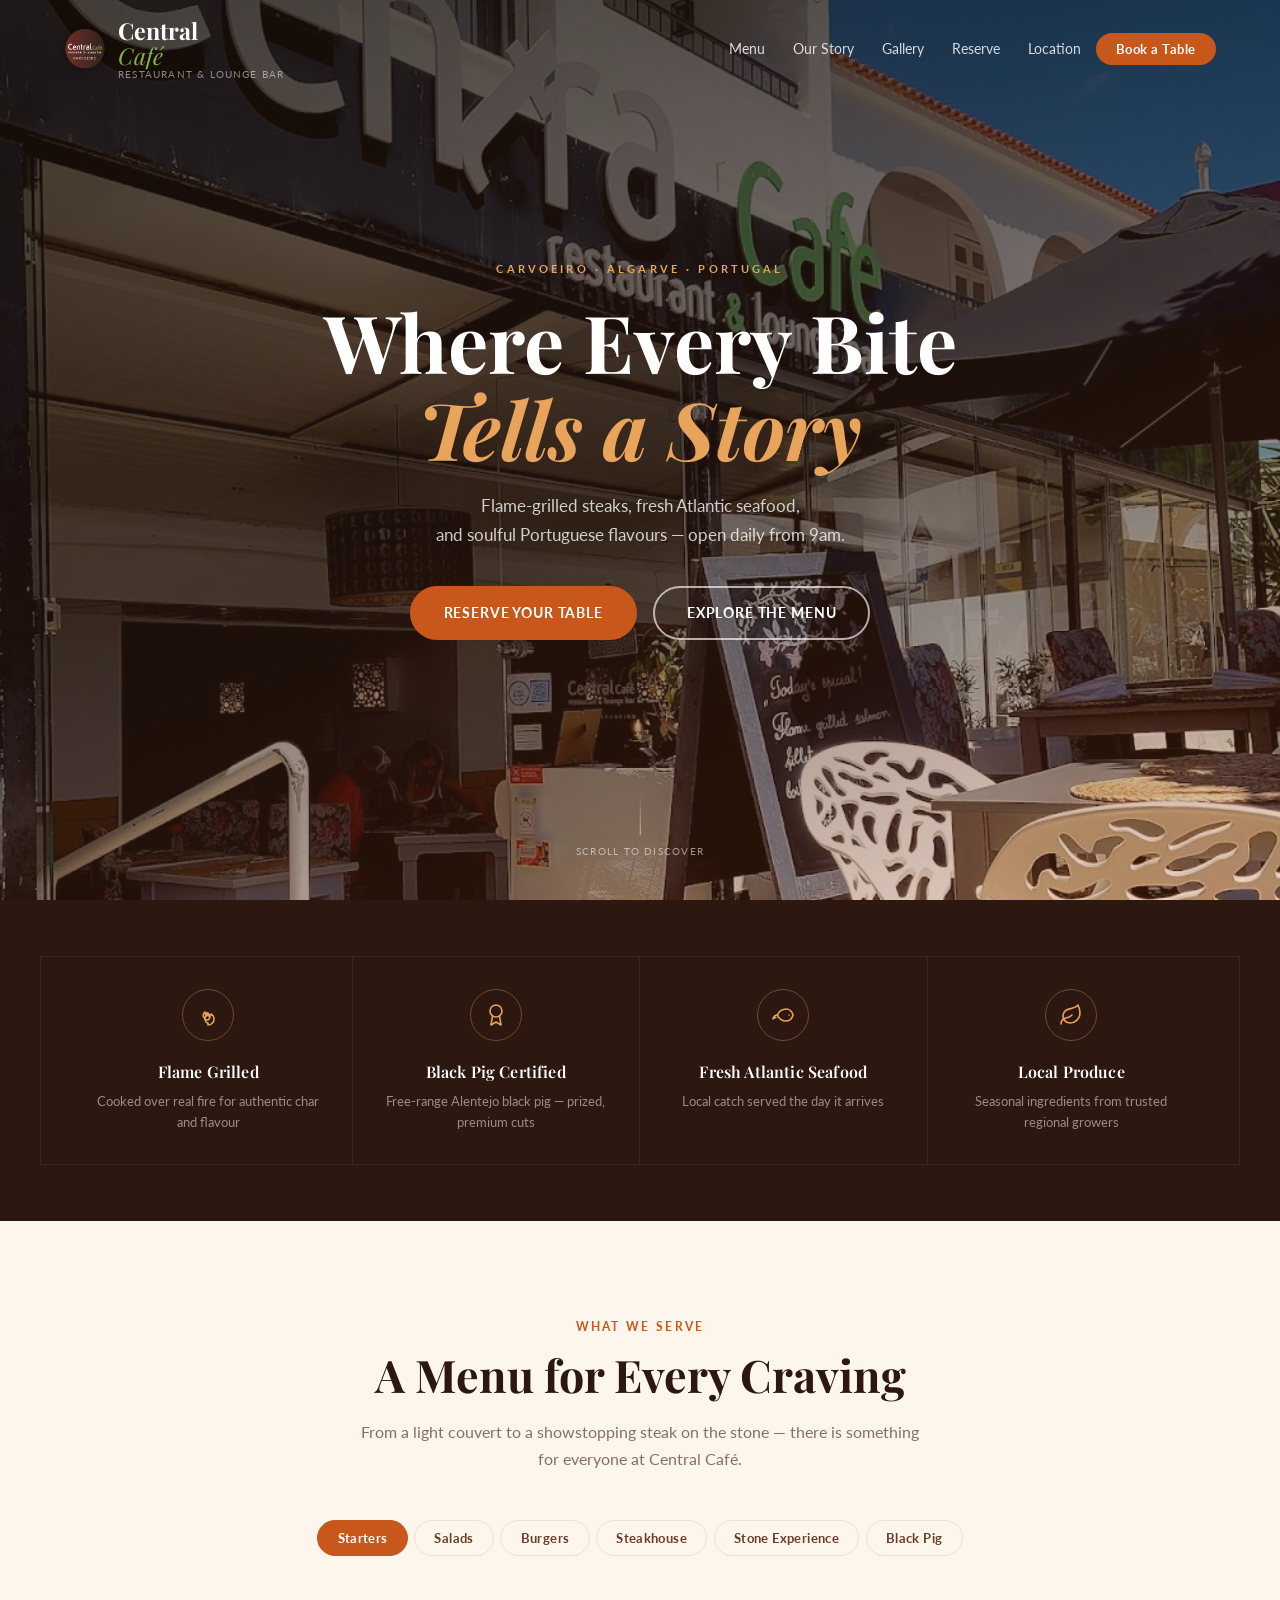
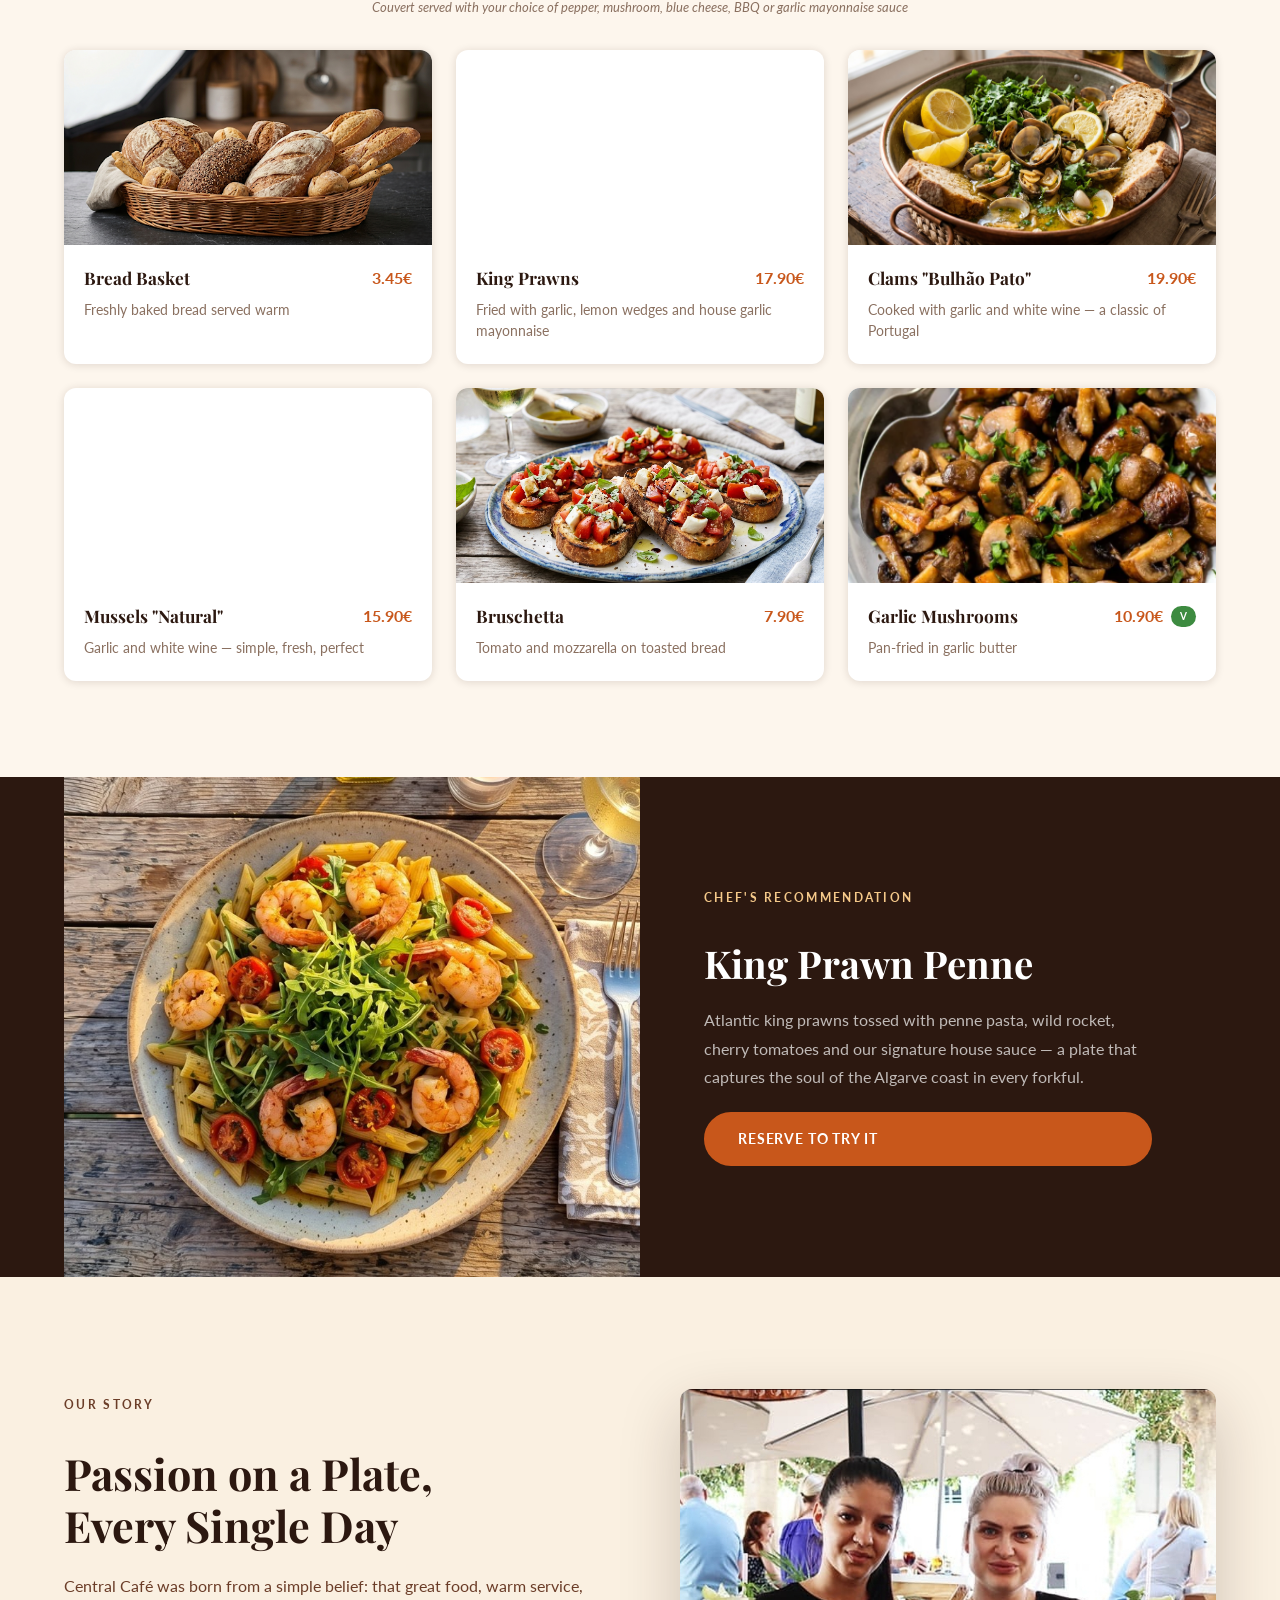
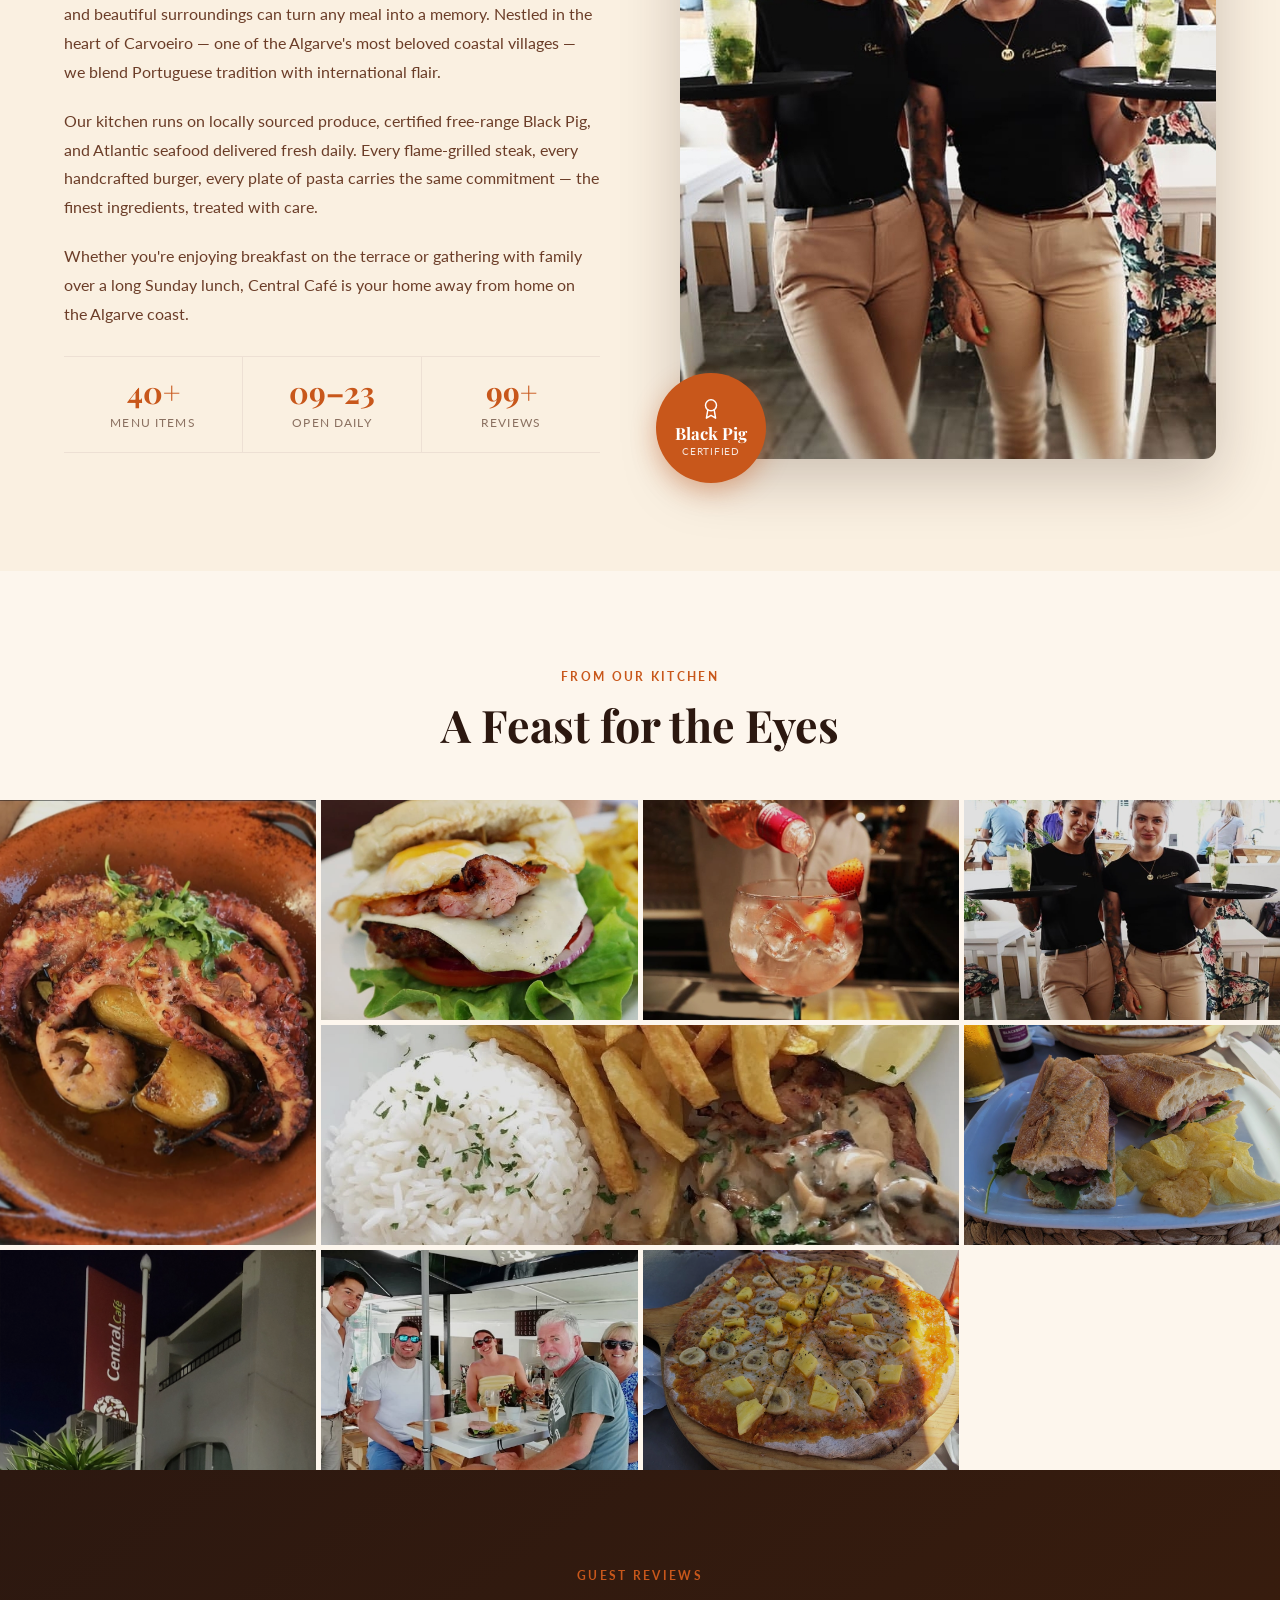
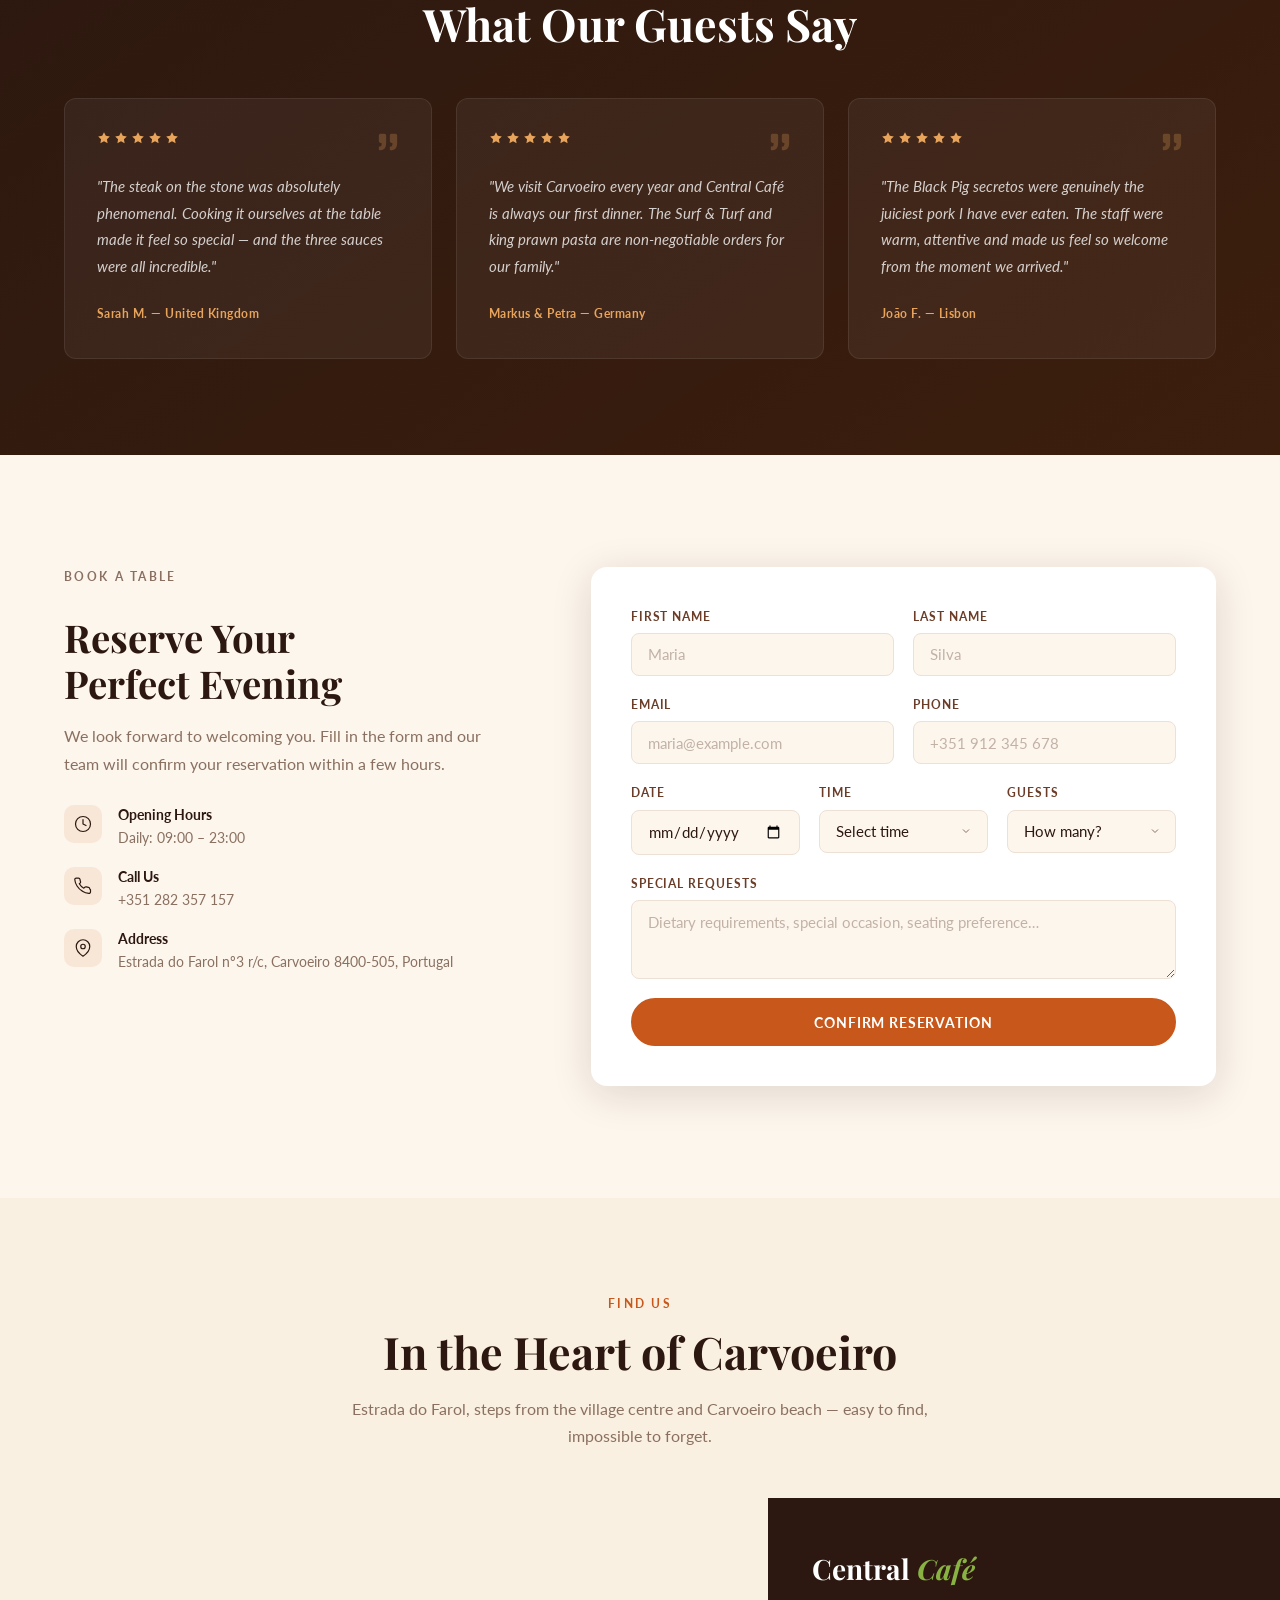
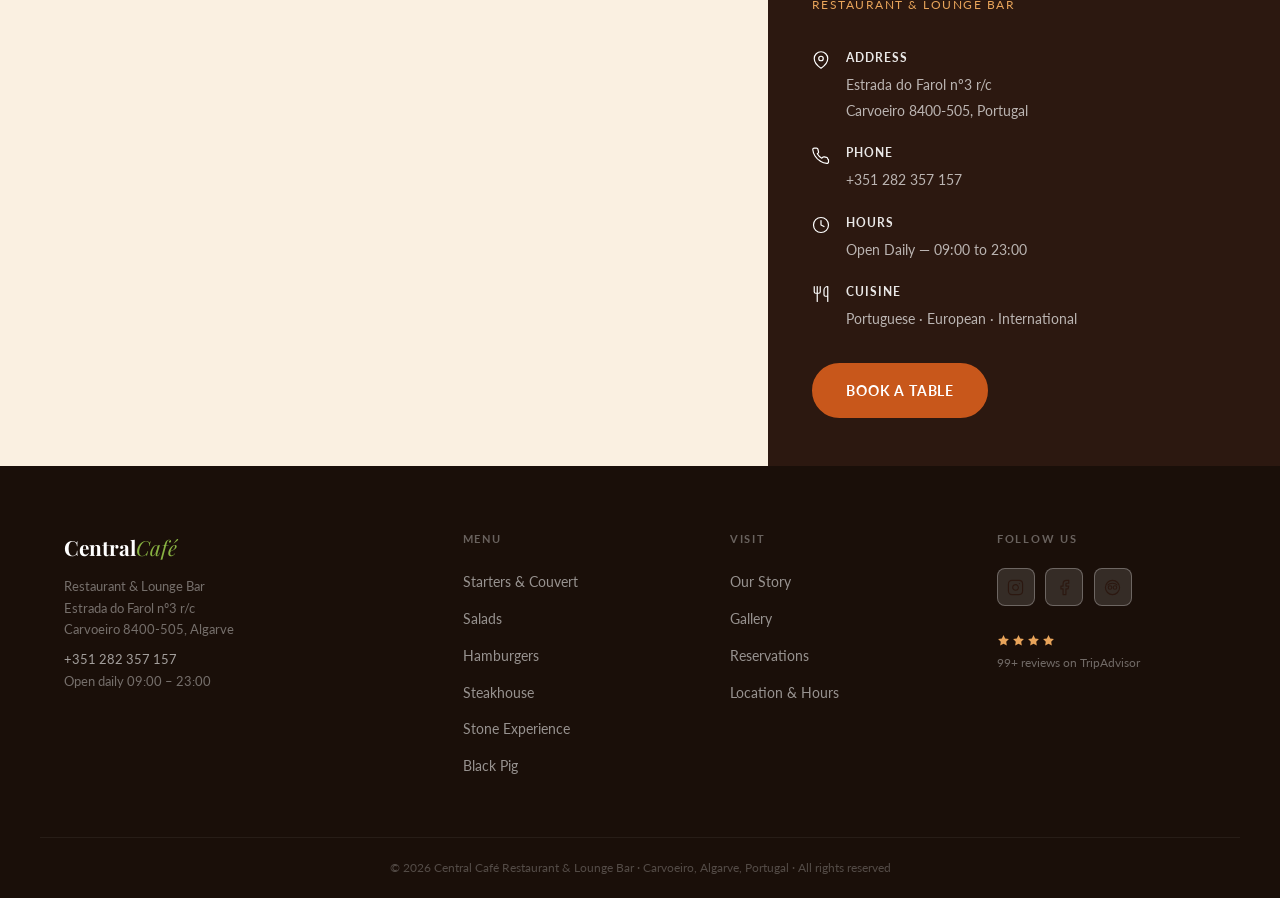
==== commit ae4a8977: "Add files via upload" ====
--- a/index.html
+++ b/index.html
@@ -234,7 +234,7 @@
               </div>
             </div>
             <div class="menu-card">
-              <div class="menu-card-img" style="background-image:url('https://images.unsplash.com/photo-1572695157366-5e585ab2b69f?w=400&q=80')"></div>
+              <div class="menu-card-img" style="background-image:url('images/Bruschetta.jpg')"></div>
               <div class="menu-card-body">
                 <div class="menu-card-top"><h4>Bruschetta</h4><span class="price">7.90€</span></div>
                 <p>Tomato and mozzarella on toasted bread</p>
--- a/style.css
+++ b/style.css
@@ -299,7 +299,7 @@
 .spotlight { background: var(--espresso); overflow: hidden; }
 .spotlight-inner { display: grid; grid-template-columns: 1fr 1fr; min-height: 500px; }
 .spotlight-img {
-  background: url('https://images.unsplash.com/photo-1563379926898-05f4575a45d8?w=900&q=85') center/cover no-repeat;
+  background: url('images/King\ Prawn\ Penne.jpg') center/cover no-repeat;
   min-height: 400px;
 }
 .spotlight-text {
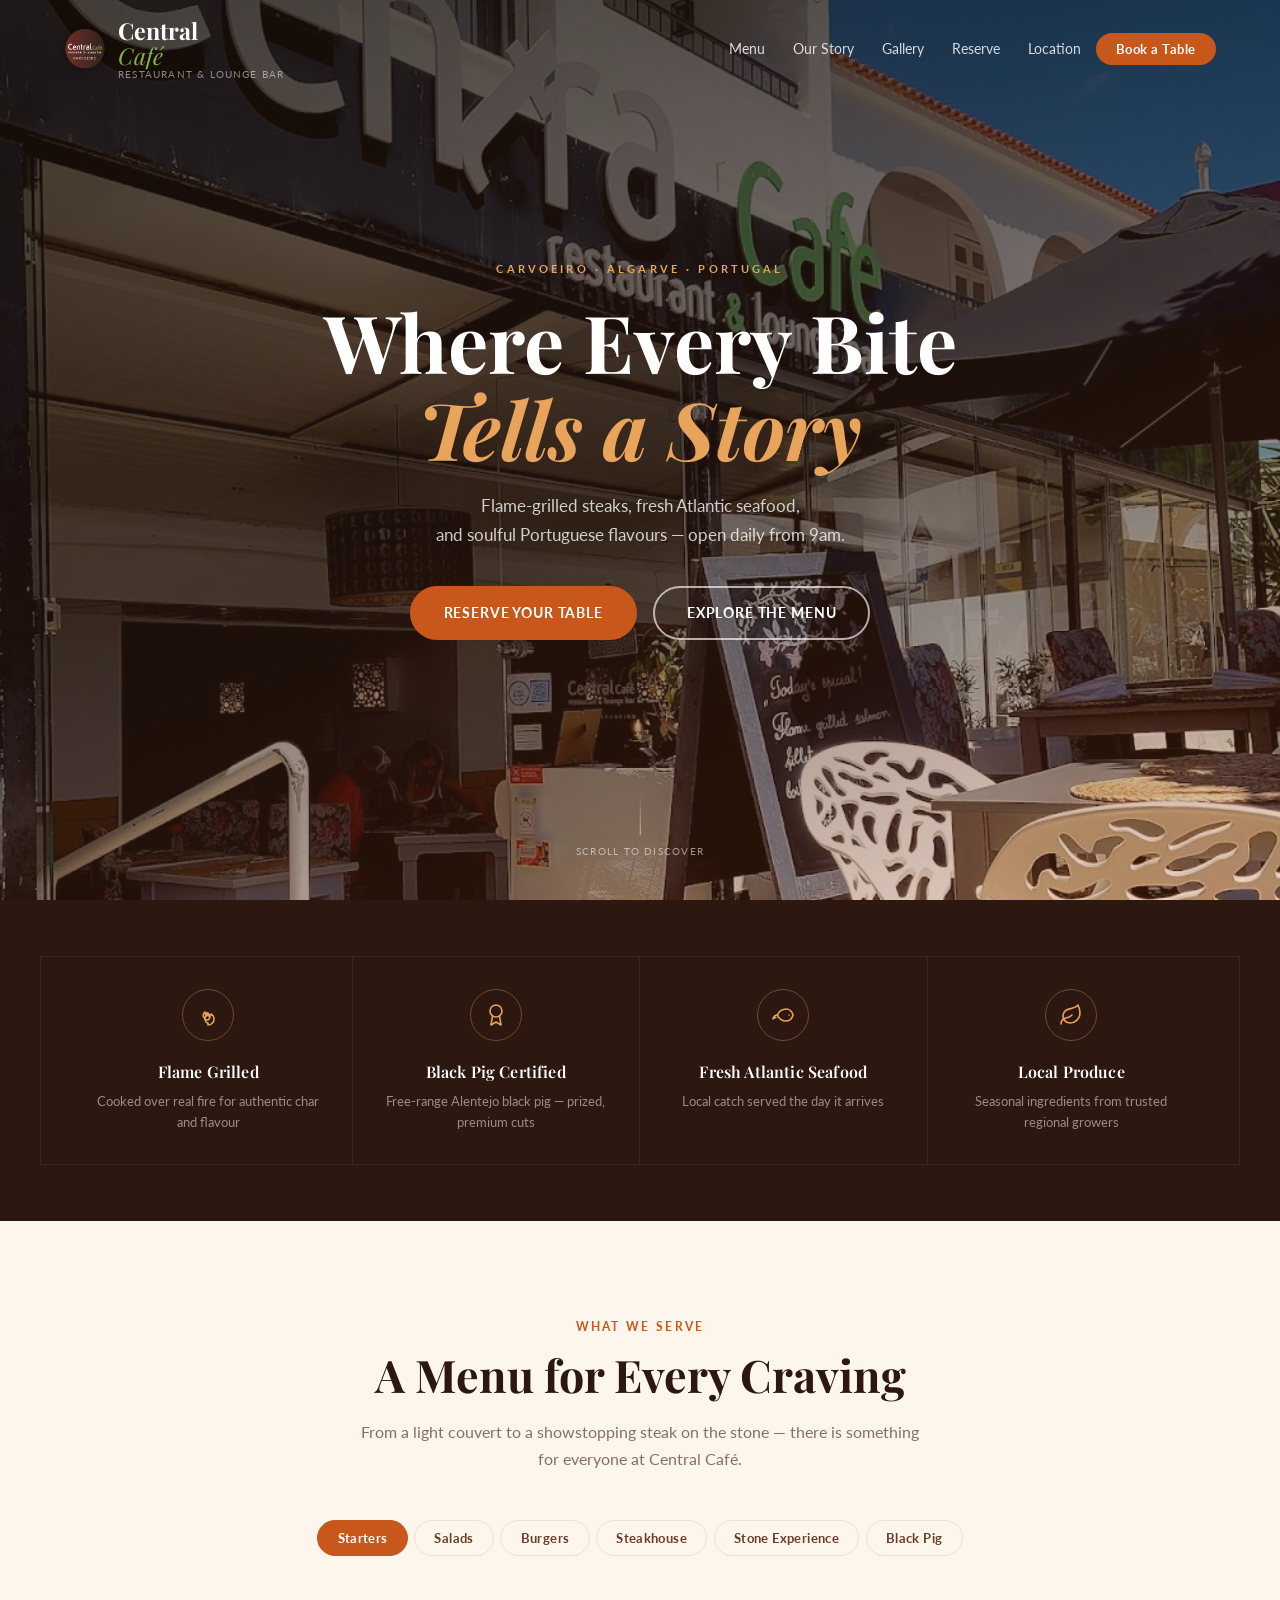
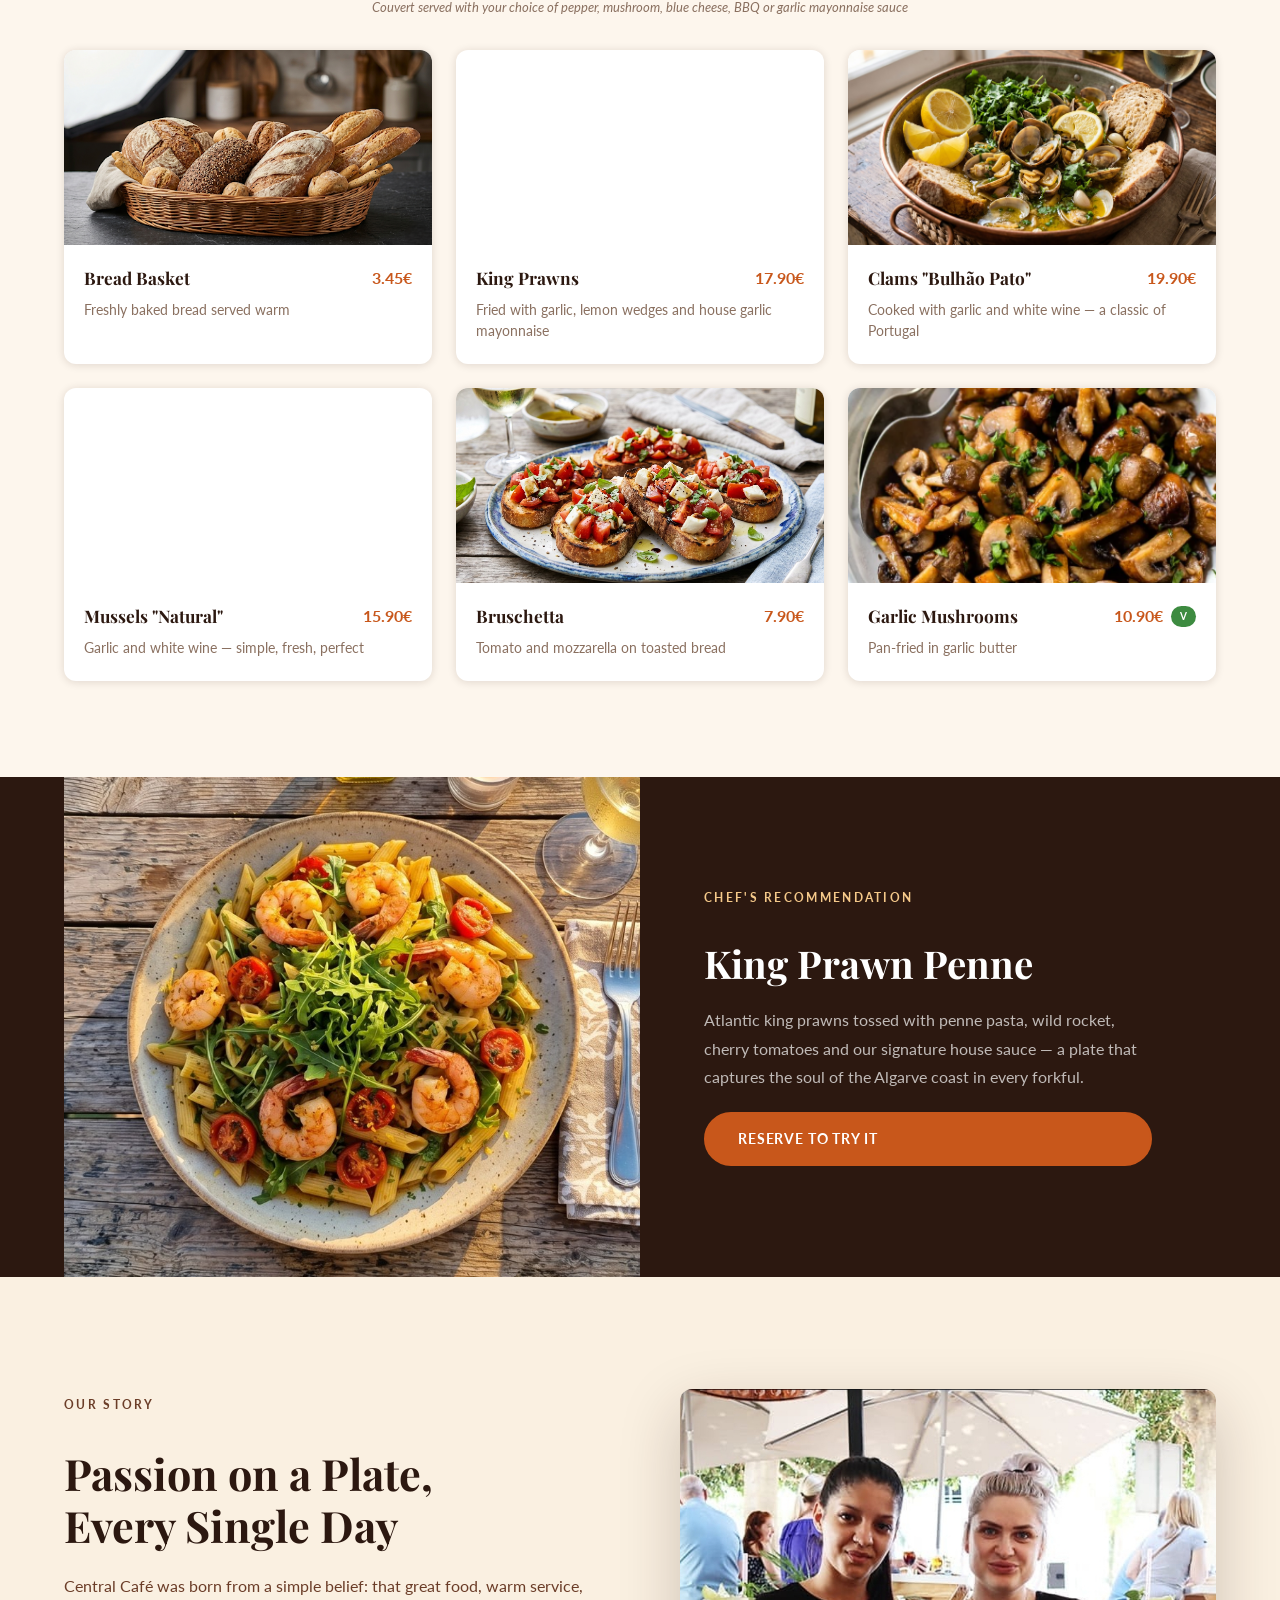
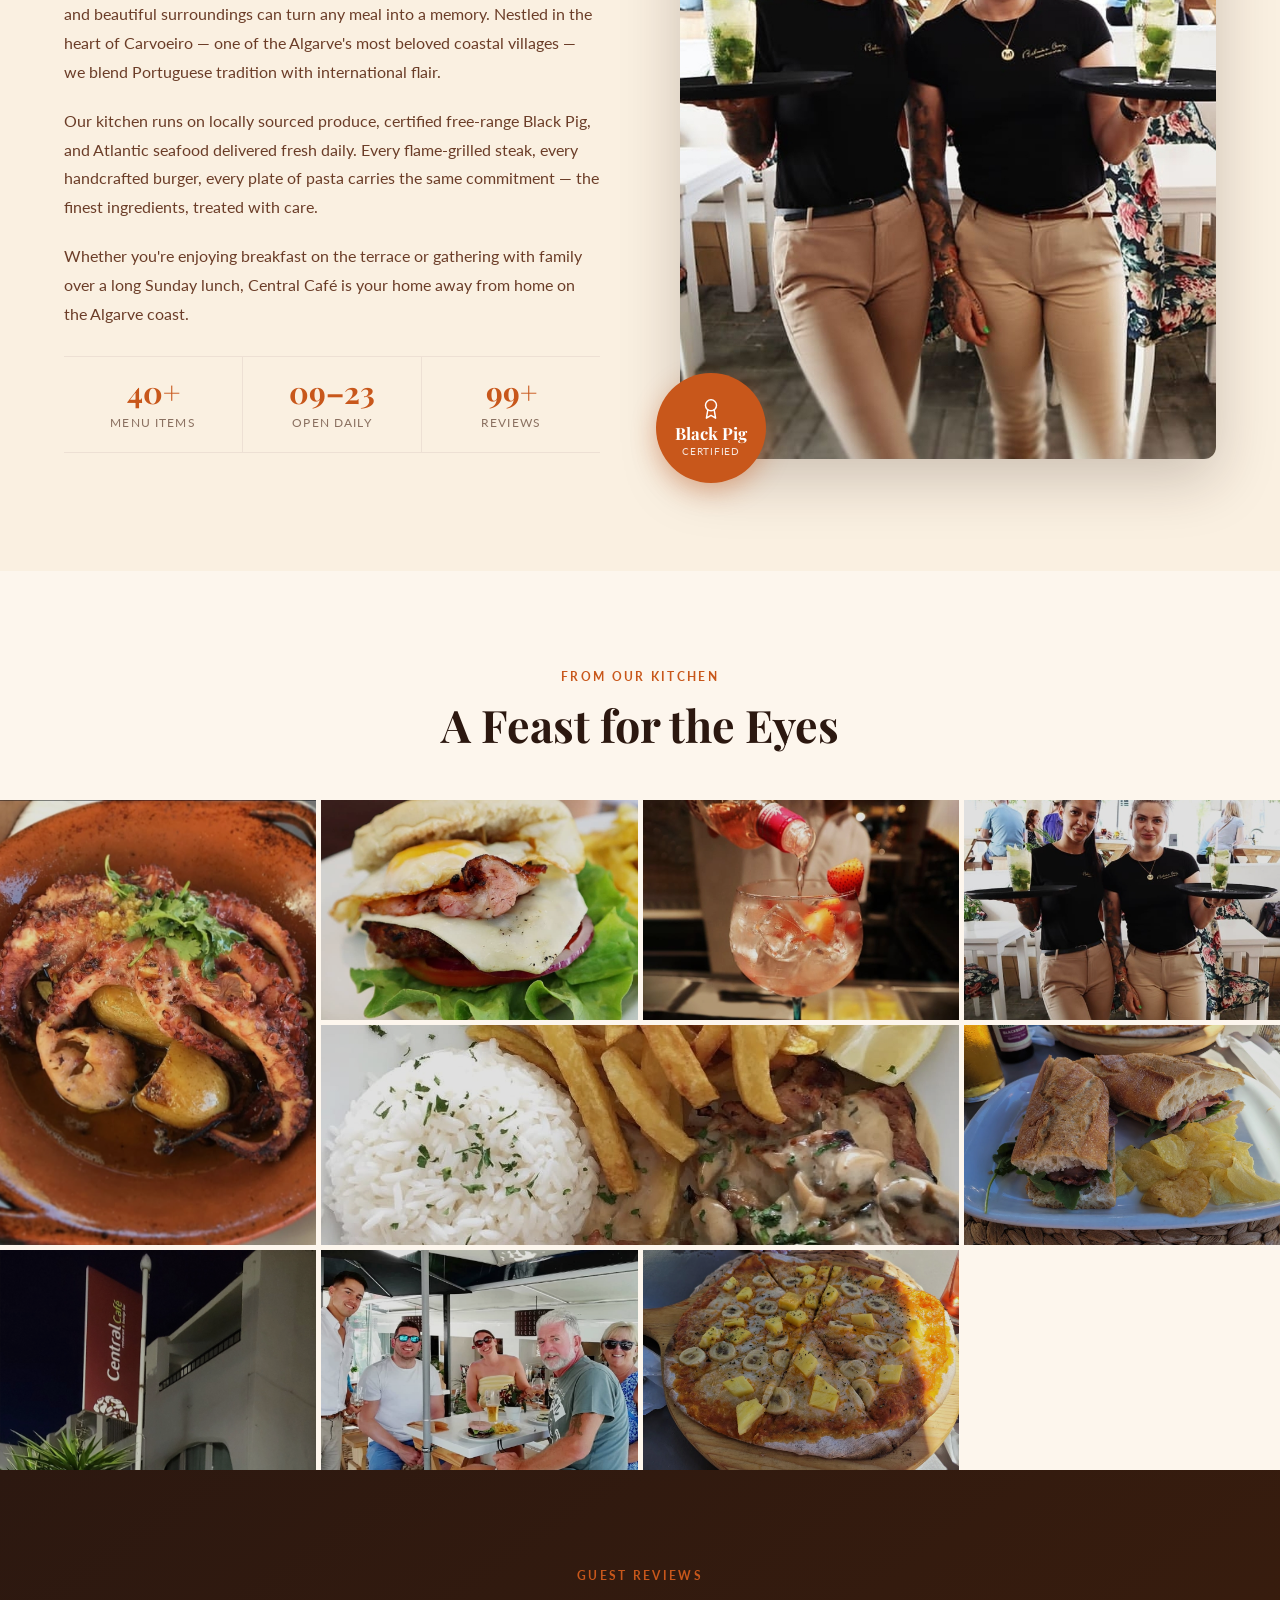
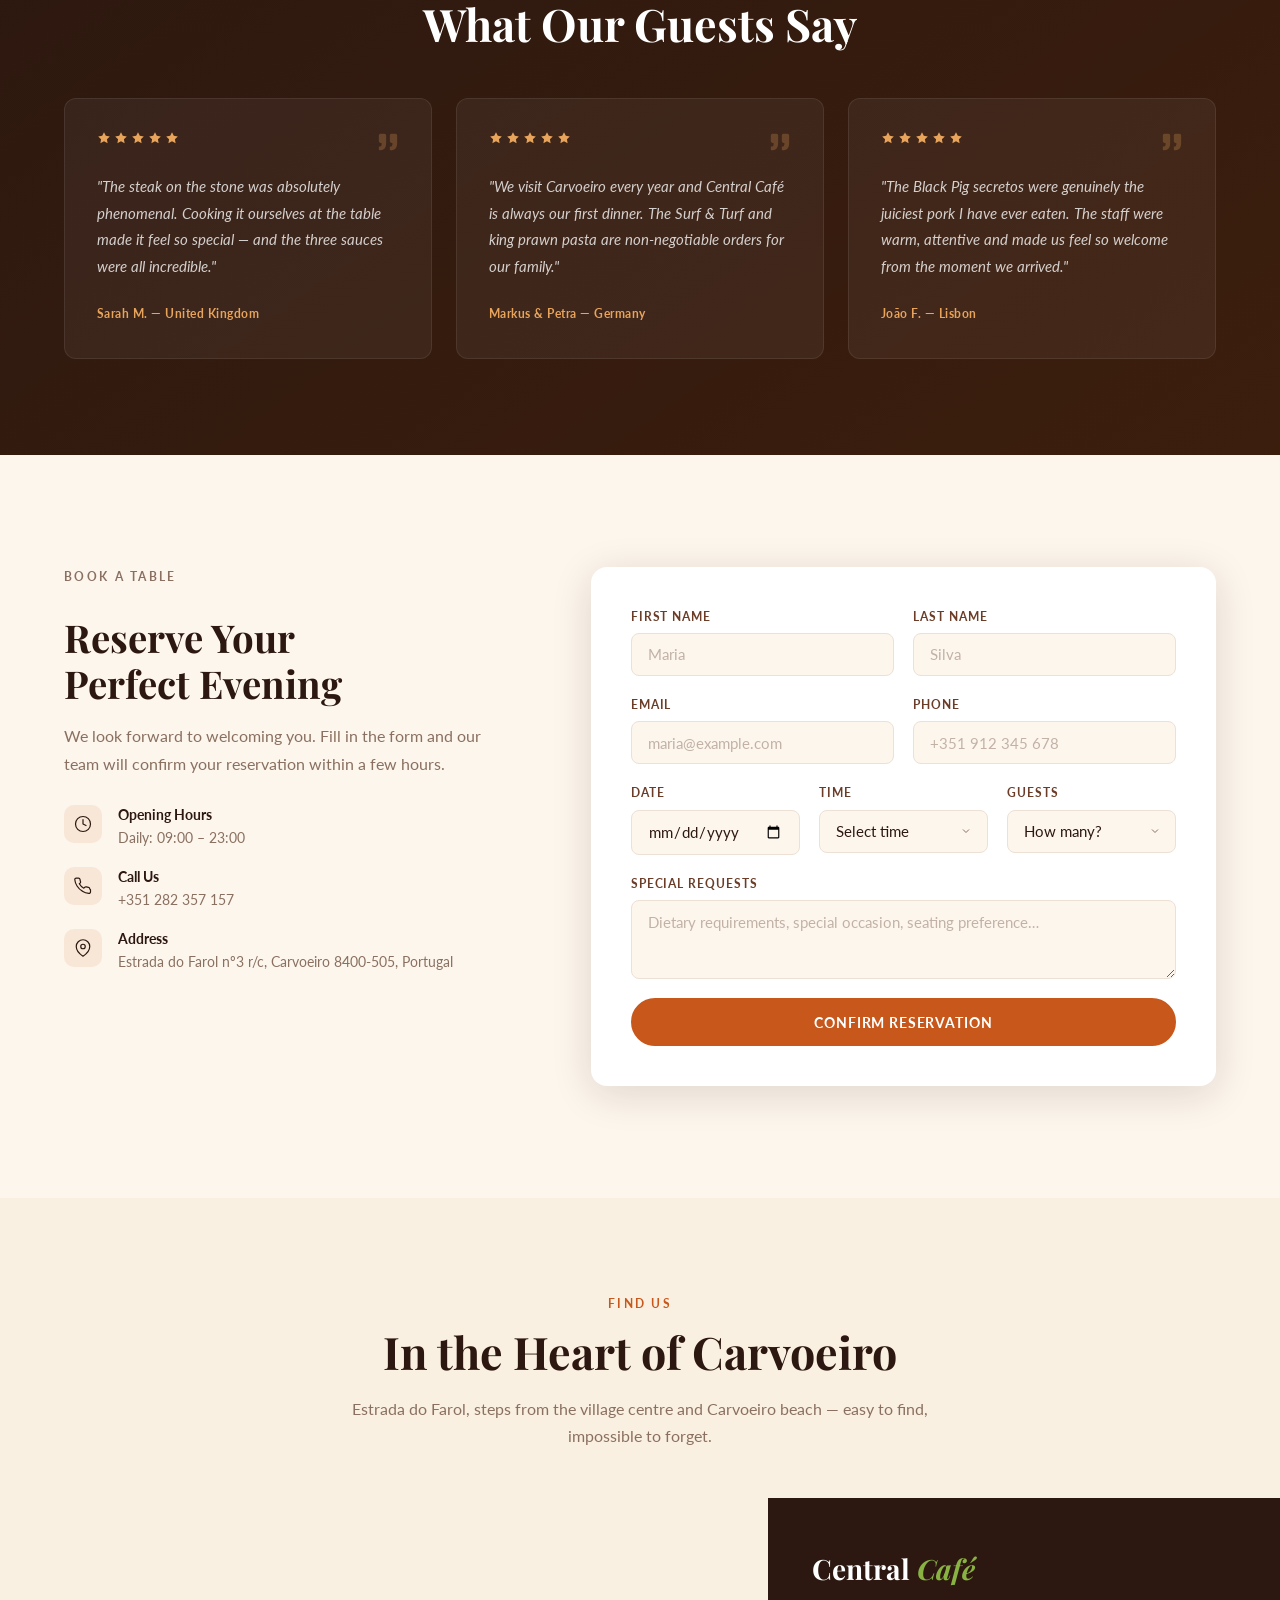
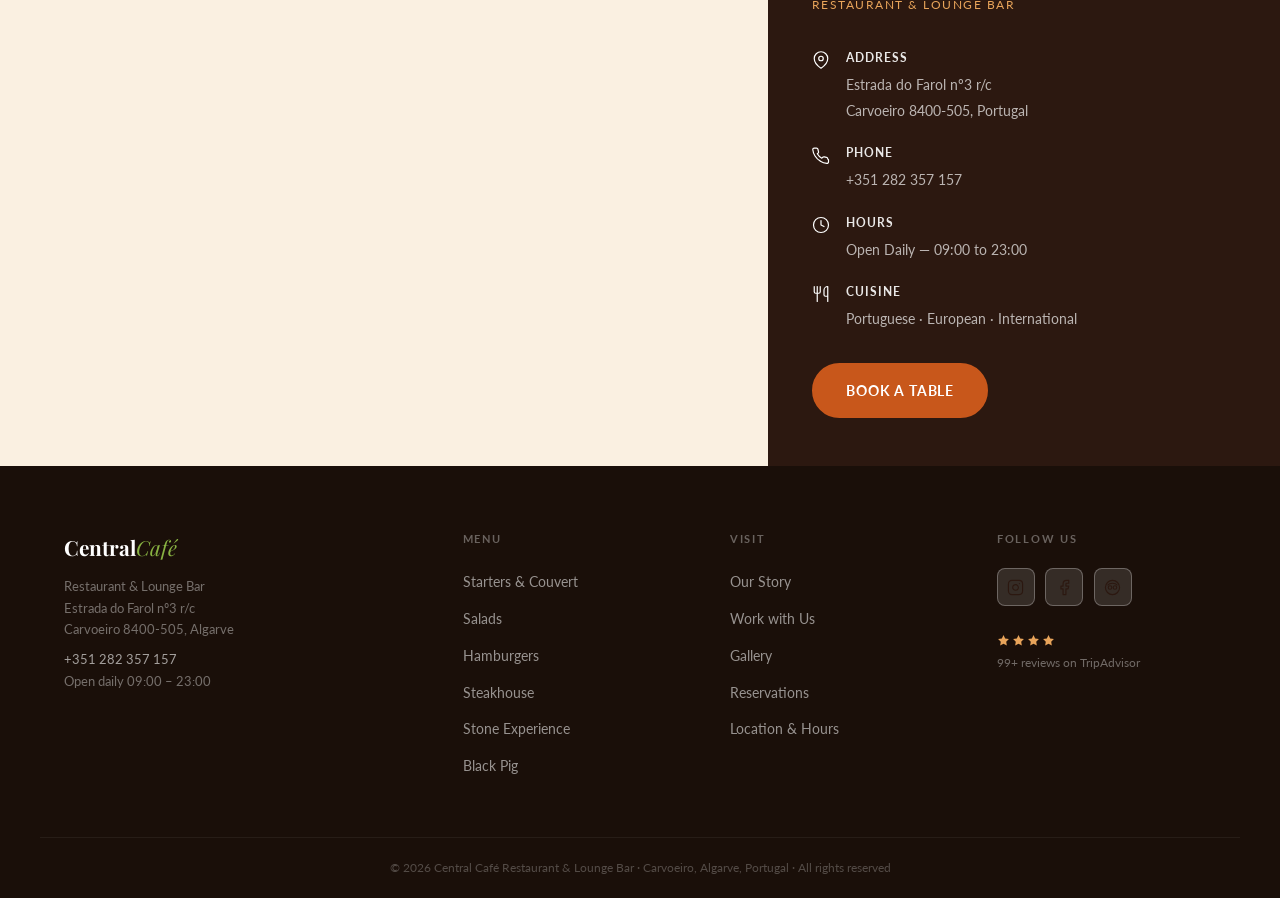
==== commit 0c121b8c: "Add files via upload" ====
--- a/index.html
+++ b/index.html
@@ -749,6 +749,7 @@
         <h4>Visit</h4>
         <ul>
           <li><a href="#chef">Our Story</a></li>
+          <li><a href="work-with-us.html">Work with Us</a></li>
           <li><a href="#gallery">Gallery</a></li>
           <li><a href="#reservation">Reservations</a></li>
           <li><a href="#location">Location &amp; Hours</a></li>
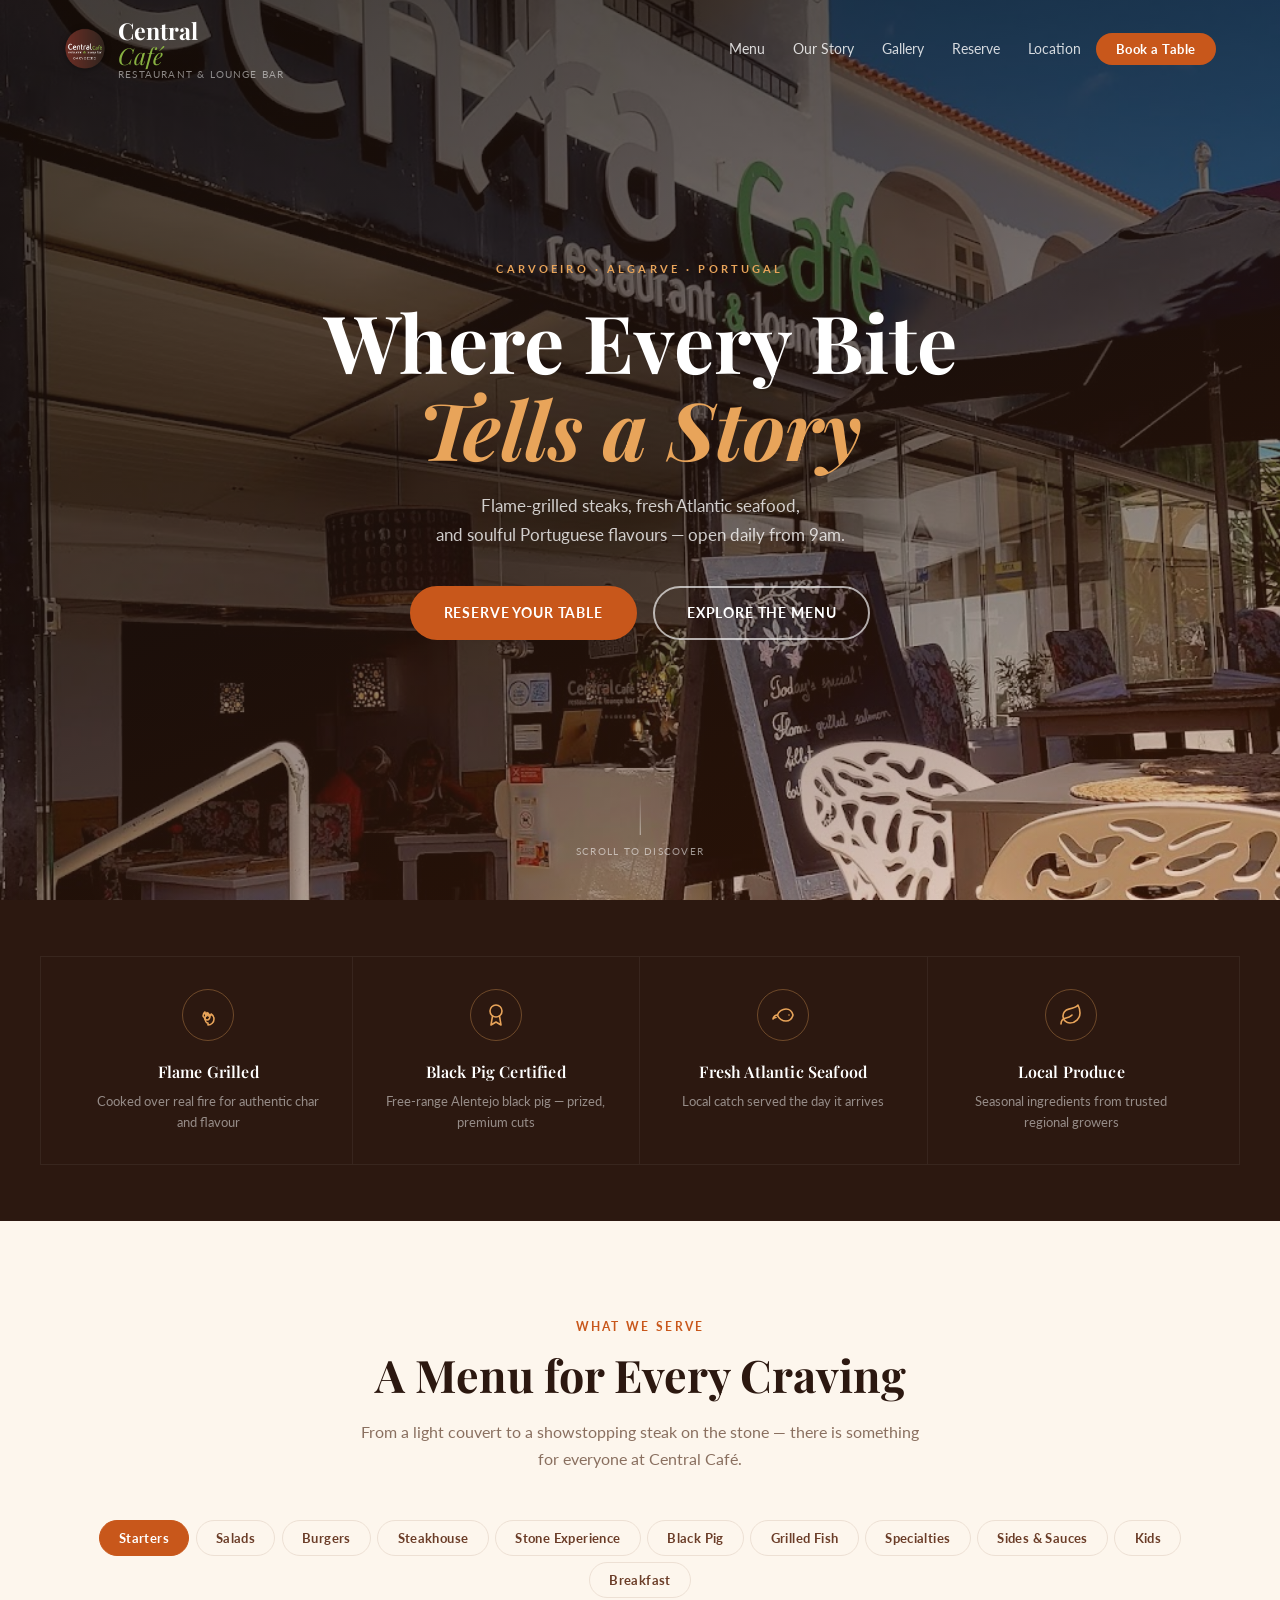
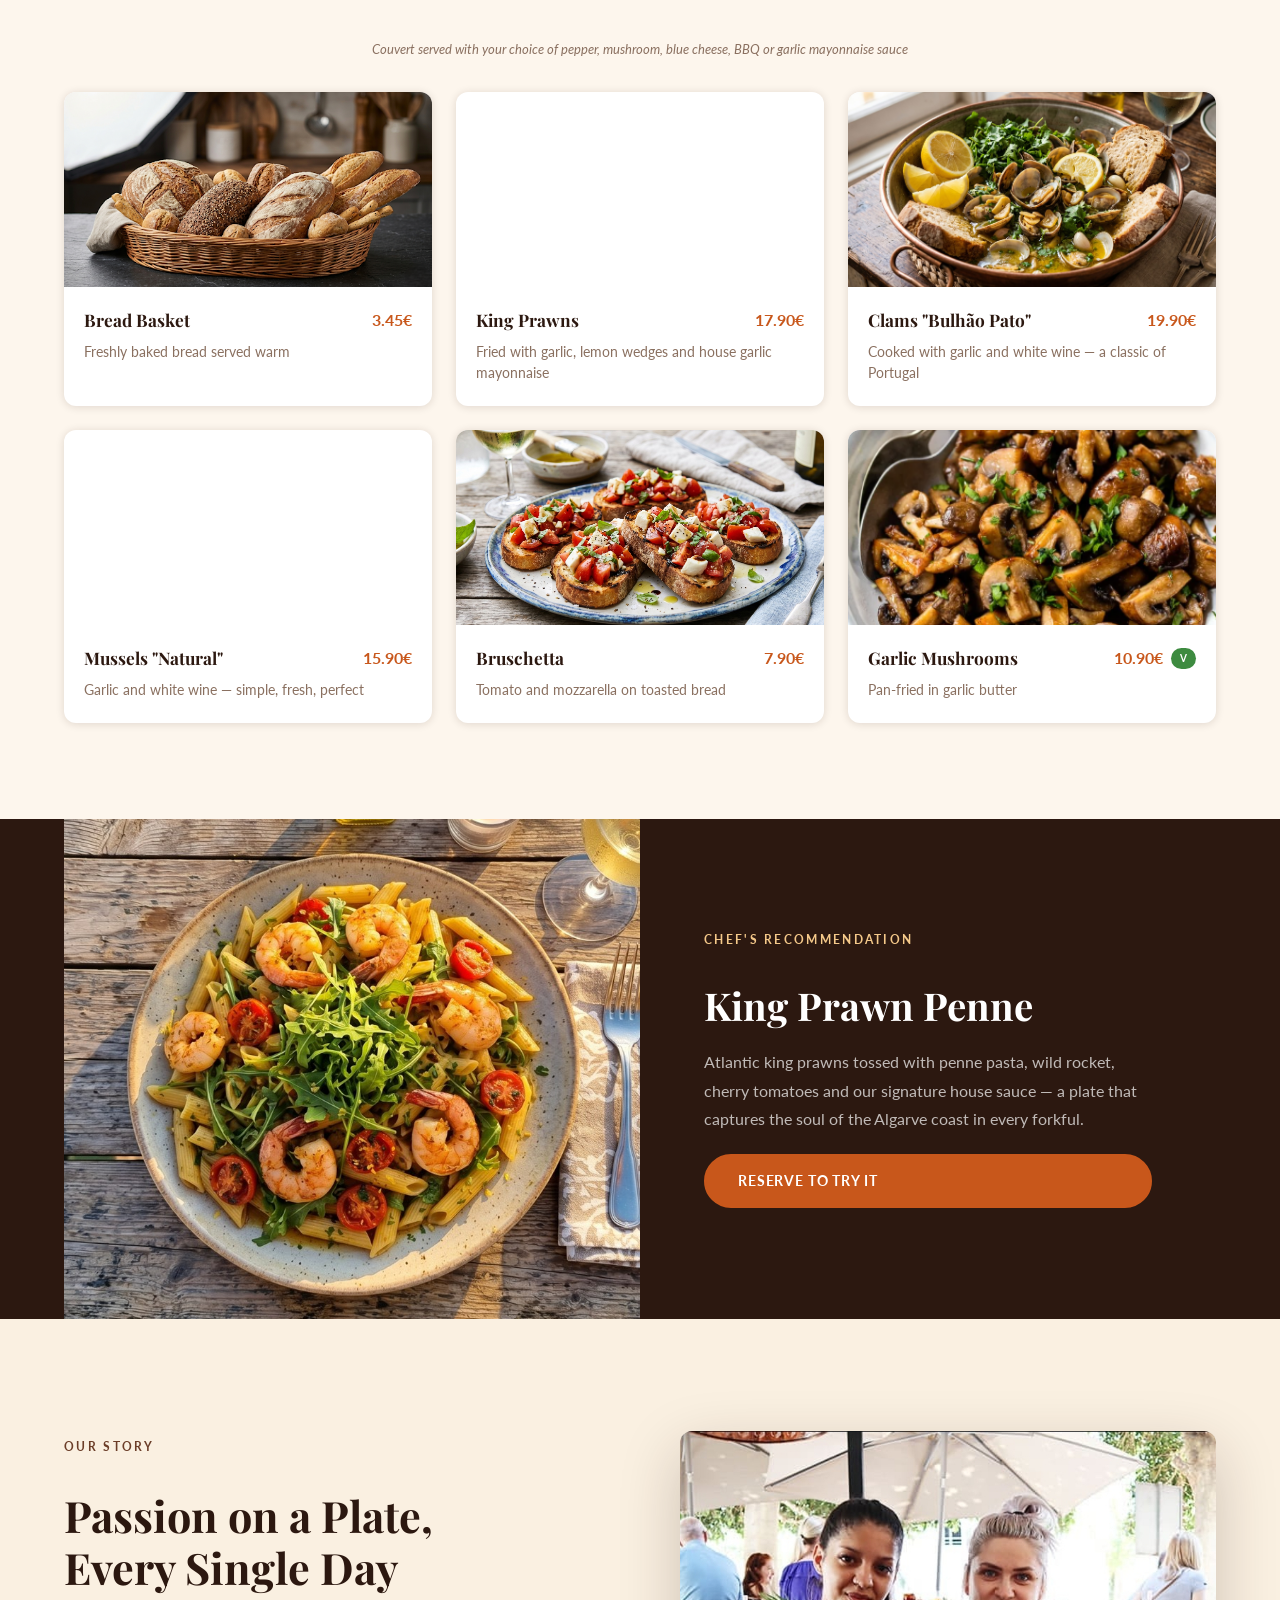
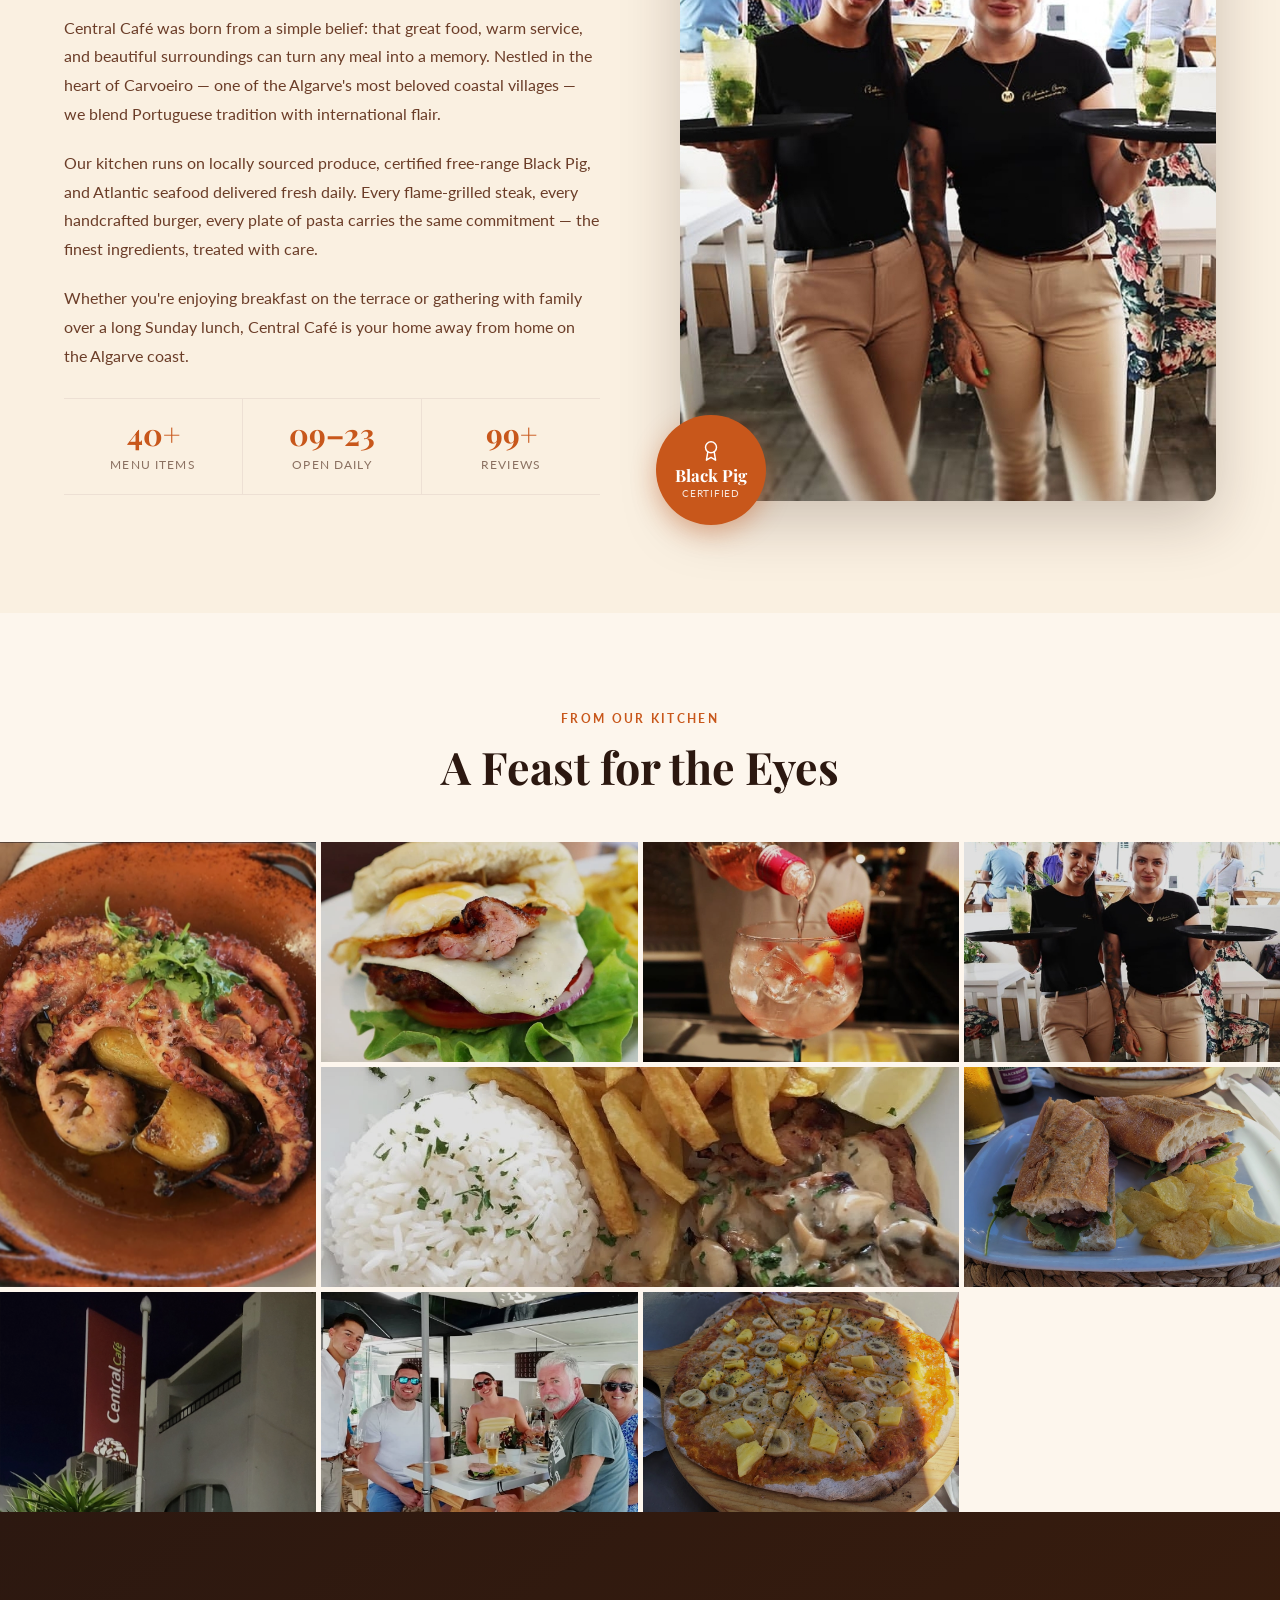
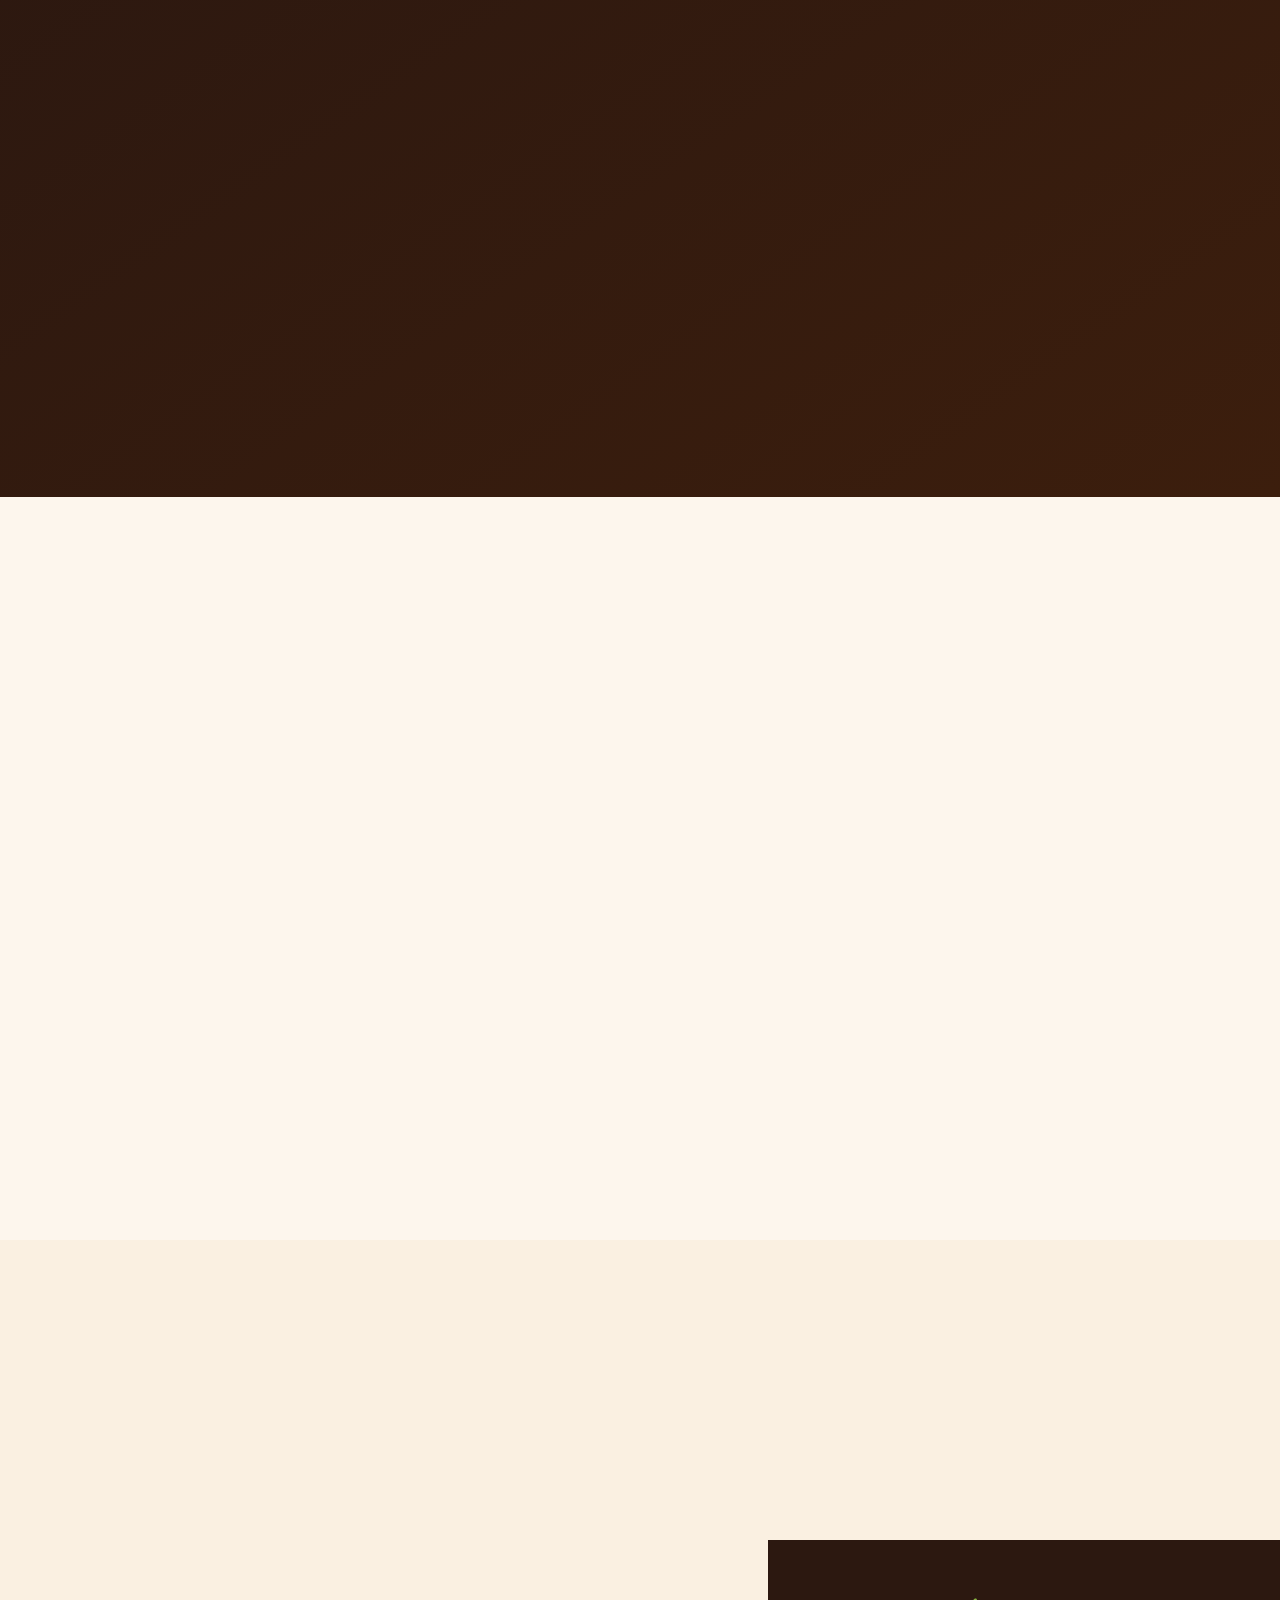
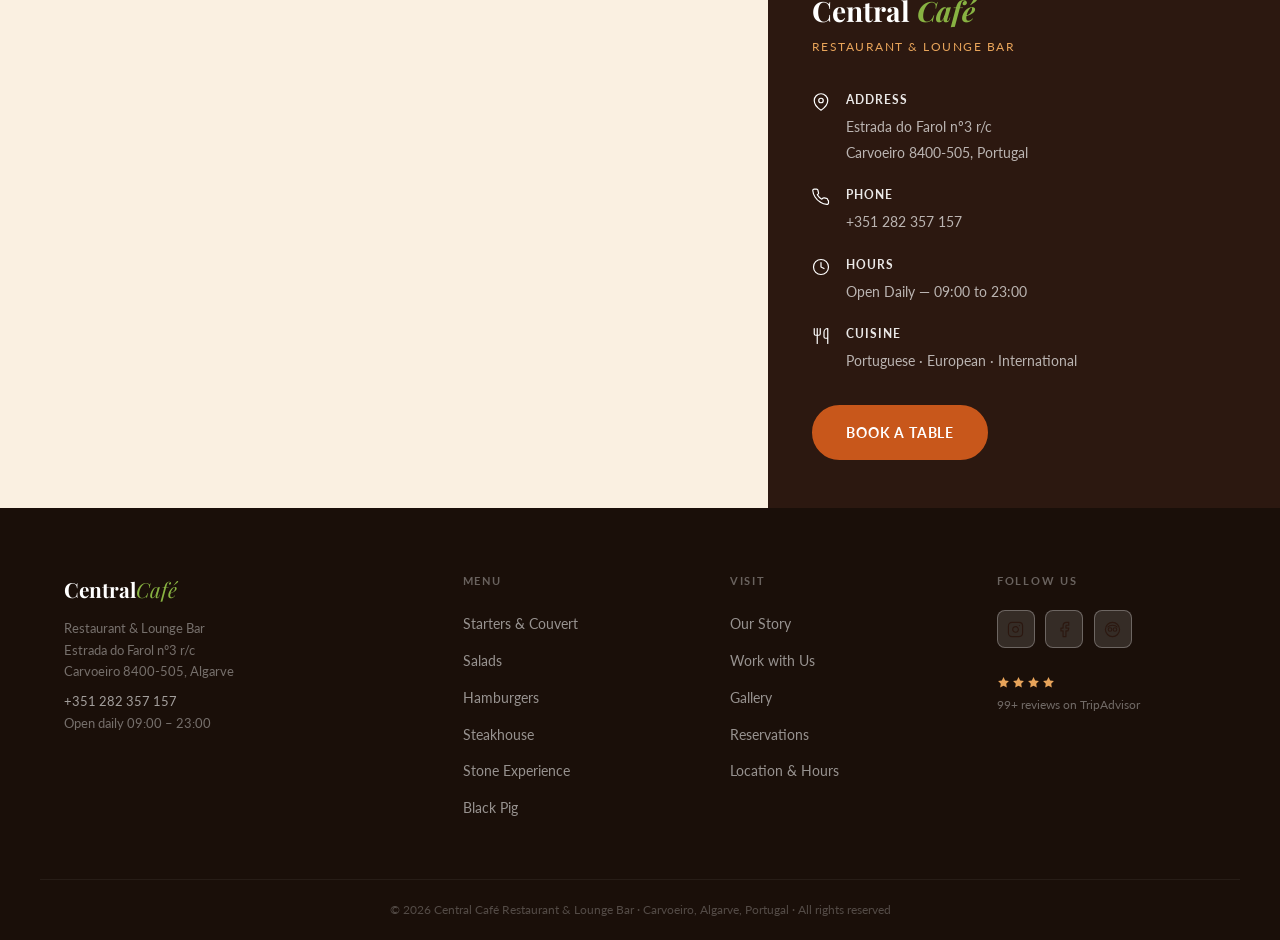
==== commit 46e36c9f: "Add files via upload" ====
--- a/index.html
+++ b/index.html
@@ -197,6 +197,11 @@
         <button class="tab" data-tab="steakhouse" role="tab">Steakhouse</button>
         <button class="tab" data-tab="stone" role="tab">Stone Experience</button>
         <button class="tab" data-tab="blackpig" role="tab">Black Pig</button>
+        <button class="tab" data-tab="fish" role="tab">Grilled Fish</button>
+        <button class="tab" data-tab="specialties" role="tab">Specialties</button>
+        <button class="tab" data-tab="sides" role="tab">Sides &amp; Sauces</button>
+        <button class="tab" data-tab="kids" role="tab">Kids</button>
+        <button class="tab" data-tab="breakfast" role="tab">Breakfast</button>
       </div>
 
       <div class="menu-panels">
@@ -391,32 +396,40 @@
           <p class="panel-note">All served with 3 sauces: pepper, mushroom and blue cheese — together with home-made chips and gourmet salad.</p>
           <div class="menu-grid stone-grid">
             <div class="stone-hero">
-              <div class="stone-hero-img"></div>
+              <div class="stone-hero-img">
+                <video autoplay muted loop playsinline>
+                  <source src="videos/stone_steakv2.mp4" type="video/mp4">
+                </video>
+              </div>
               <div class="stone-hero-text">
                 <h3>Cook It Your Way</h3>
                 <p>Your steak arrives on a scorching volcanic stone at your table. You control the sear, the doneness, every bite. An interactive dining experience unlike any other.</p>
               </div>
             </div>
             <div class="menu-card">
-              <div class="menu-card-body no-img">
+              
+              <div class="menu-card-body">
                 <div class="menu-card-top"><h4>Rib Eye Steak</h4><span class="price">25.90€</span></div>
                 <p>approx. 300g</p>
               </div>
             </div>
             <div class="menu-card">
-              <div class="menu-card-body no-img">
+              
+              <div class="menu-card-body">
                 <div class="menu-card-top"><h4>T-Bone Steak</h4><span class="price">27.90€</span></div>
                 <p>approx. 400g</p>
               </div>
             </div>
             <div class="menu-card">
-              <div class="menu-card-body no-img">
+              
+              <div class="menu-card-body">
                 <div class="menu-card-top"><h4>Sirloin Steak</h4><span class="price">23.90€</span></div>
                 <p>approx. 280g</p>
               </div>
             </div>
             <div class="menu-card">
-              <div class="menu-card-body no-img">
+              
+              <div class="menu-card-body">
                 <div class="menu-card-top"><h4>Fillet Steak</h4><span class="price">29.90€</span></div>
                 <p>approx. 280g</p>
               </div>
@@ -447,6 +460,202 @@
               <div class="menu-card-body">
                 <div class="menu-card-top"><h4>Rack of Ribs</h4><span class="price">18.90€</span></div>
                 <p>Flame grilled, served with BBQ sauce</p>
+              </div>
+            </div>
+          </div>
+        </div>
+
+        <!-- GRILLED FISH -->
+        <div class="menu-panel" id="tab-fish">
+          <p class="panel-note">Flame grilled, served with mixed boiled vegetables and potato. May contain fish bones.</p>
+          <div class="menu-grid">
+            <div class="menu-card">
+              <div class="menu-card-img" style="background-image:url('images/sardinesv2.jpg')"></div>
+              <div class="menu-card-body">
+                <div class="menu-card-top"><h4>Sardines</h4><span class="price">15.90€</span></div>
+                <p>Served with traditional potato and local salad</p>
+              </div>
+            </div>
+            <div class="menu-card">
+              <div class="menu-card-img" style="background-image:url('images/cod-fillet.jpg')"></div>
+              <div class="menu-card-body">
+                <div class="menu-card-top"><h4>Cod</h4><span class="price">14.90€</span></div>
+                <p>Loin of salt cod</p>
+              </div>
+            </div>
+            <div class="menu-card">
+              <div class="menu-card-img" style="background-image:url('images/seabass.jpg')"></div>
+              <div class="menu-card-body">
+                <div class="menu-card-top"><h4>Seabass</h4><span class="price">19.90€</span></div>
+                <p>Fillet</p>
+              </div>
+            </div>
+            <div class="menu-card">
+              <div class="menu-card-img" style="background-image:url('images/salmon.png')"></div>
+              <div class="menu-card-body">
+                <div class="menu-card-top"><h4>Salmon</h4><span class="price">18.90€</span></div>
+                <p>Fillet</p>
+              </div>
+            </div>
+            <div class="menu-card">
+              <div class="menu-card-img" style="background-image:url('images/Golden-Bream-Fillet.jpg')"></div>
+              <div class="menu-card-body">
+                <div class="menu-card-top"><h4>Golden Bream</h4><span class="price">19.90€</span></div>
+                <p>Fillet</p>
+              </div>
+            </div>
+            <div class="menu-card">
+              <div class="menu-card-img" style="background-image:url('images/tuna-steak.jpg')"></div>
+              <div class="menu-card-body">
+                <div class="menu-card-top"><h4>Tuna</h4><span class="price">17.90€</span></div>
+                <p>Steak</p>
+              </div>
+            </div>
+          </div>
+        </div>
+
+        <!-- HOUSE SPECIALTIES -->
+        <div class="menu-panel" id="tab-specialties">
+          <p class="panel-note">Our chefs' proudest plates — classic Portuguese flavours with a Central Café twist.</p>
+          <div class="menu-grid">
+            <div class="menu-card">
+              <div class="menu-card-img" style="background-image:url('images/tuna-steak.jpg')"></div>
+              <div class="menu-card-body">
+                <div class="menu-card-top"><h4>Local Tuna Steak</h4><span class="price">25.90€</span></div>
+                <p>With fried onions on a clay pan, served with boiled potatoes</p>
+              </div>
+            </div>
+            <div class="menu-card">
+              <div class="menu-card-img" style="background-image:url('images/Portuguese-Steak-Sirloin.png')"></div>
+              <div class="menu-card-body">
+                <div class="menu-card-top"><h4>Portuguese Steak</h4><span class="price">24.90€</span></div>
+                <p>Sirloin in a garlic and wine sauce, topped with a slice of presunto ham and home-made chips</p>
+              </div>
+            </div>
+            <div class="menu-card">
+              <div class="menu-card-img" style="background-image:url('images/Grilled-Octopus.jpg')"></div>
+              <div class="menu-card-body">
+                <div class="menu-card-top"><h4>Grilled Octopus</h4><span class="price">40.90€</span></div>
+                <p>Served with potatoes from the oven on a clay pan</p>
+              </div>
+            </div>
+          </div>
+        </div>
+
+        <!-- SIDES & SAUCES -->
+        <div class="menu-panel" id="tab-sides">
+          <p class="panel-note">All freshly prepared when you order.</p>
+          <div class="menu-grid">
+            <div class="menu-card">
+              <div class="menu-card-img" style="background-image:url('images/sauces.jpg')"></div>
+              <div class="menu-card-body">
+                <div class="menu-card-top"><h4>Sauces</h4><span class="price">3.45€</span></div>
+                <p>Mushroom, pepper, blue cheese, BBQ, garlic mayonnaise, agridoce or soya sauce</p>
+              </div>
+            </div>
+            <div class="menu-card">
+              <div class="menu-card-img" style="background-image:url('images/home-made-chips.jpg')"></div>
+              <div class="menu-card-body">
+                <div class="menu-card-top"><h4>Home-Made Chips — 1 Person</h4><span class="price">4.45€</span></div>
+                <p>Peeled and cut daily</p>
+              </div>
+            </div>
+            <div class="menu-card">
+              <div class="menu-card-img" style="background-image:url('images/home-made-chips.jpg')"></div>
+              <div class="menu-card-body">
+                <div class="menu-card-top"><h4>Home-Made Chips — 2 Persons</h4><span class="price">5.90€</span></div>
+                <p>Peeled and cut daily</p>
+              </div>
+            </div>
+            <div class="menu-card">
+              <div class="menu-card-img" style="background-image:url('images/garlic_mushrooms_2026-04-17 203243.png')"></div>
+              <div class="menu-card-body">
+                <div class="menu-card-top"><h4>Pan-Fried Garlic Mushrooms</h4><span class="price">4.90€</span></div>
+                <p>Pan-fried in garlic butter</p>
+              </div>
+            </div>
+            <div class="menu-card">
+              <div class="menu-card-img" style="background-image:url('images/chicken-wings-5.jpg')"></div>
+              <div class="menu-card-body">
+                <div class="menu-card-top"><h4>Fried Chicken Wings (5)</h4><span class="price">6.90€</span></div>
+                <p>Crispy and golden</p>
+              </div>
+            </div>
+            <div class="menu-card">
+              <div class="menu-card-img" style="background-image:url('images/Fried-Onions.jpg')"></div>
+              <div class="menu-card-body">
+                <div class="menu-card-top"><h4>Fried Onions</h4><span class="price">4.25€</span></div>
+                <p>Soft or crispy</p>
+              </div>
+            </div>
+            <div class="menu-card">
+              <div class="menu-card-img" style="background-image:url('images/Onion-Rings.jpg')"></div>
+              <div class="menu-card-body">
+                <div class="menu-card-top"><h4>Onion Rings</h4><span class="price">4.90€</span></div>
+                <p>Golden battered onion rings</p>
+              </div>
+            </div>
+          </div>
+        </div>
+
+        <!-- KIDS -->
+        <div class="menu-panel" id="tab-kids">
+          <p class="panel-note">Little ones deserve great food too — all freshly made, just smaller.</p>
+          <div class="menu-grid">
+            <div class="menu-card">
+              <div class="menu-card-img" style="background-image:url('images/fish-fingers.jpg')"></div>
+              <div class="menu-card-body">
+                <div class="menu-card-top"><h4>Fish Fingers</h4><span class="price">9.95€</span></div>
+                <p>Served with home-made chips</p>
+              </div>
+            </div>
+            <div class="menu-card">
+              <div class="menu-card-img" style="background-image:url('images/chicken_nugget.jpg')"></div>
+              <div class="menu-card-body">
+                <div class="menu-card-top"><h4>Chicken Nuggets</h4><span class="price">9.95€</span></div>
+                <p>Served with home-made chips</p>
+              </div>
+            </div>
+            <div class="menu-card">
+              <div class="menu-card-img" style="background-image:url('images/kids-cheesee-buger.jpg')"></div>
+              <div class="menu-card-body">
+                <div class="menu-card-top"><h4>Cheese Burger</h4><span class="price">9.95€</span></div>
+                <p>Served with home-made chips</p>
+              </div>
+            </div>
+            <div class="menu-card">
+              <div class="menu-card-img" style="background-image:url('images/hot-dog.jpg')"></div>
+              <div class="menu-card-body">
+                <div class="menu-card-top"><h4>Hot Dog</h4><span class="price">8.75€</span></div>
+                <p>With home-made fried onion, served with crisps</p>
+              </div>
+            </div>
+            <div class="menu-card">
+              <div class="menu-card-img" style="background-image:url('images/kid\ size\ Spaghetti\ Bolognese.jpg')"></div>
+              <div class="menu-card-body">
+                <div class="menu-card-top"><h4>Spaghetti Bolognese</h4><span class="price">11.90€</span></div>
+                <p>Home-made with 100% beef</p>
+              </div>
+            </div>
+            <div class="menu-card">
+              <div class="menu-card-img" style="background-image:url('images/Mini\ Margherita\ Pizza.jpg')"></div>
+              <div class="menu-card-body">
+                <div class="menu-card-top"><h4>Mini Margherita Pizza</h4><span class="price">11.90€</span></div>
+                <p>Home-made</p>
+              </div>
+            </div>
+          </div>
+        </div>
+
+        <!-- BREAKFAST -->
+        <div class="menu-panel" id="tab-breakfast">
+          <p class="panel-note">Served daily from 9am — the perfect start to your Algarve morning.</p>
+          <div class="menu-grid">
+            <div class="menu-card featured">
+              <div class="menu-card-img" style="background-image:url('images/english-breakfast.jpg')"></div>
+              <div class="menu-card-body">
+                <div class="menu-card-top"><h4>Full English Breakfast</h4><span class="price">12.90€</span></div>
+                <p>Eggs your way (fried, scrambled or poached), bacon, sausages, baked beans, grilled tomato, mushrooms and toast</p>
               </div>
             </div>
           </div>
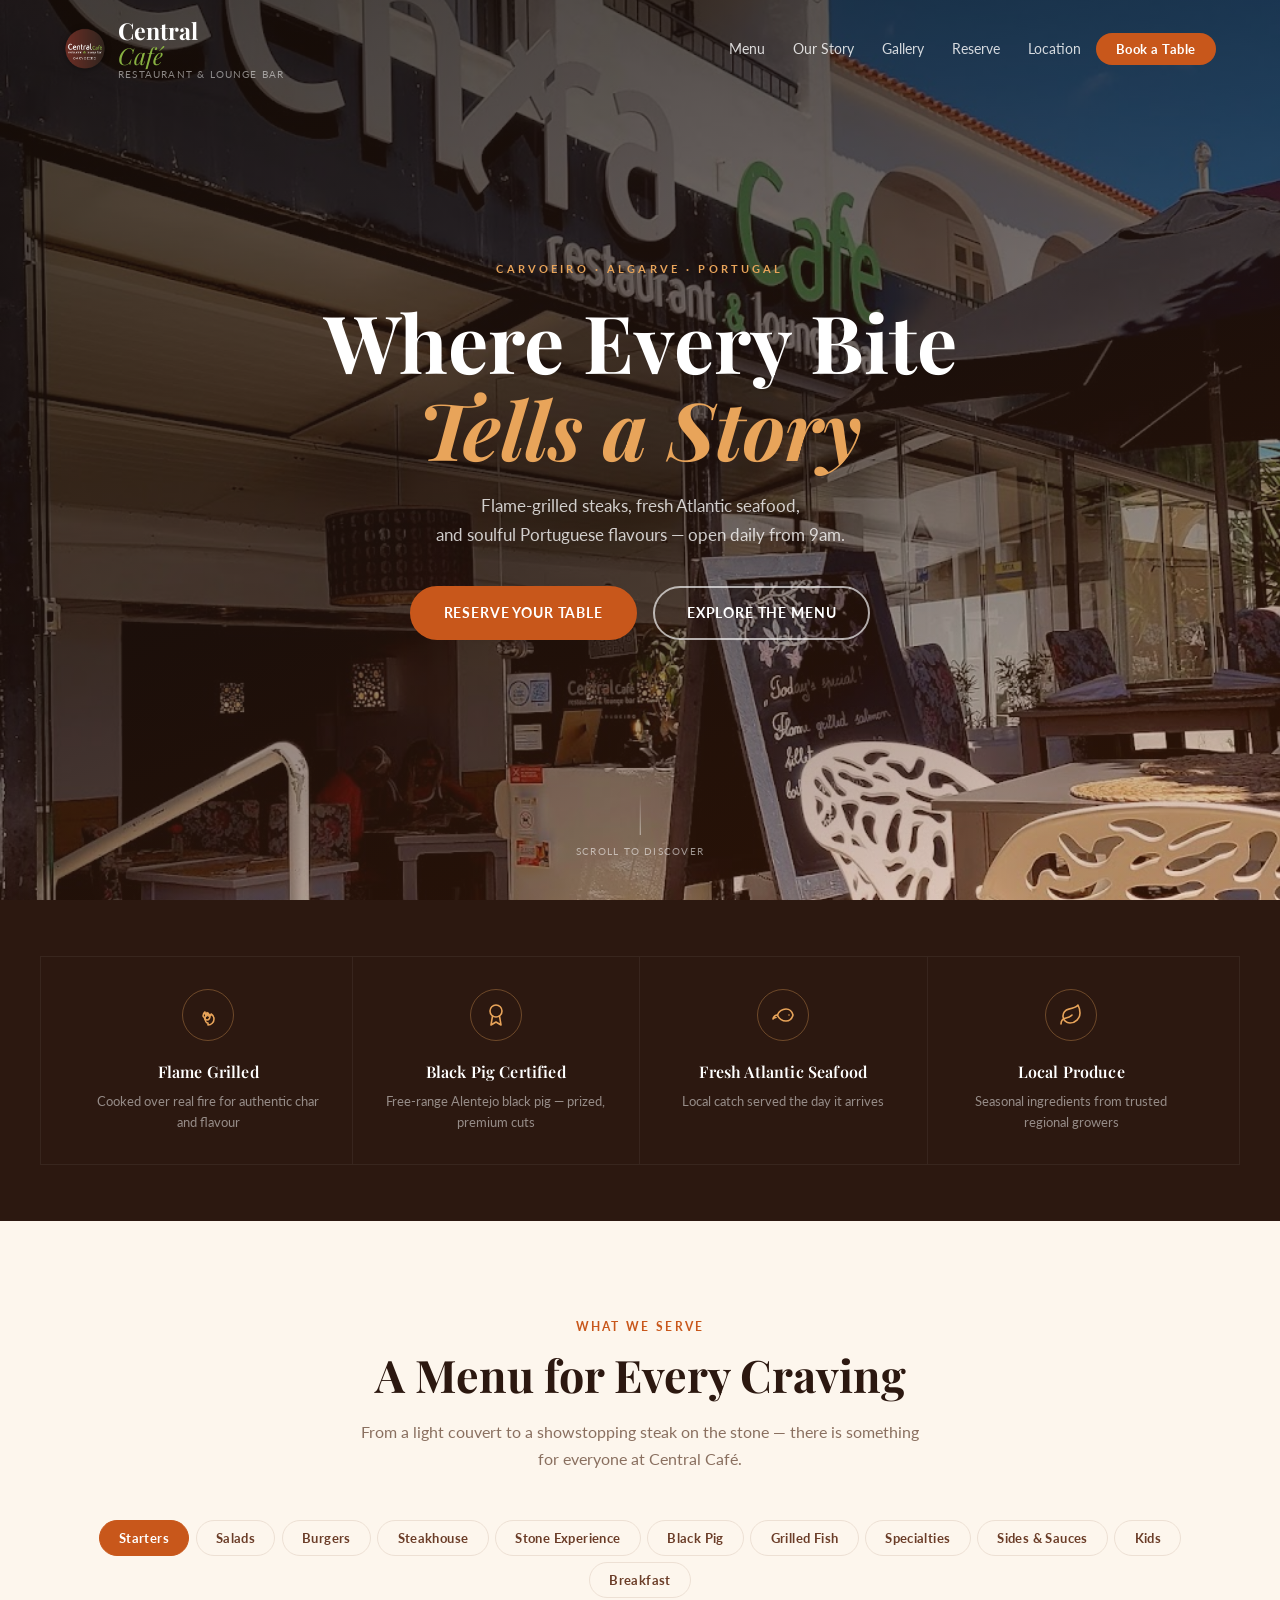
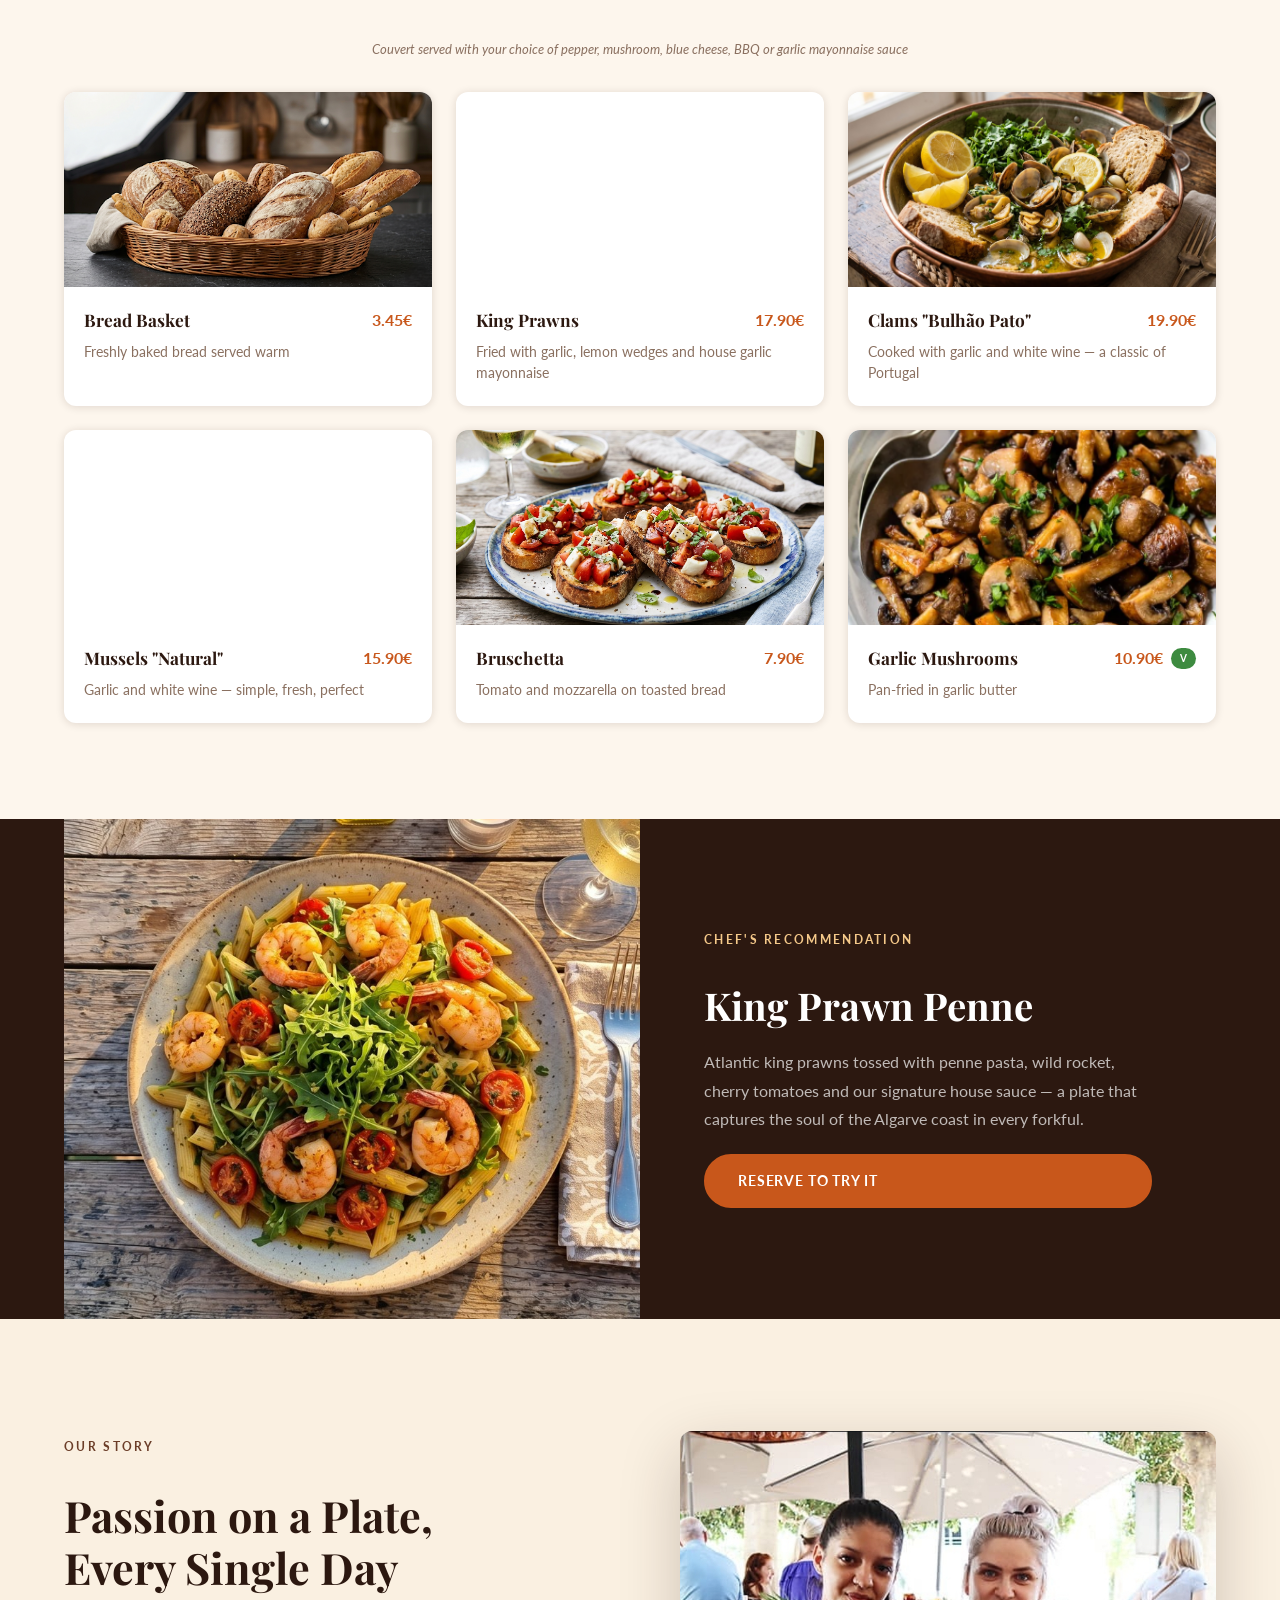
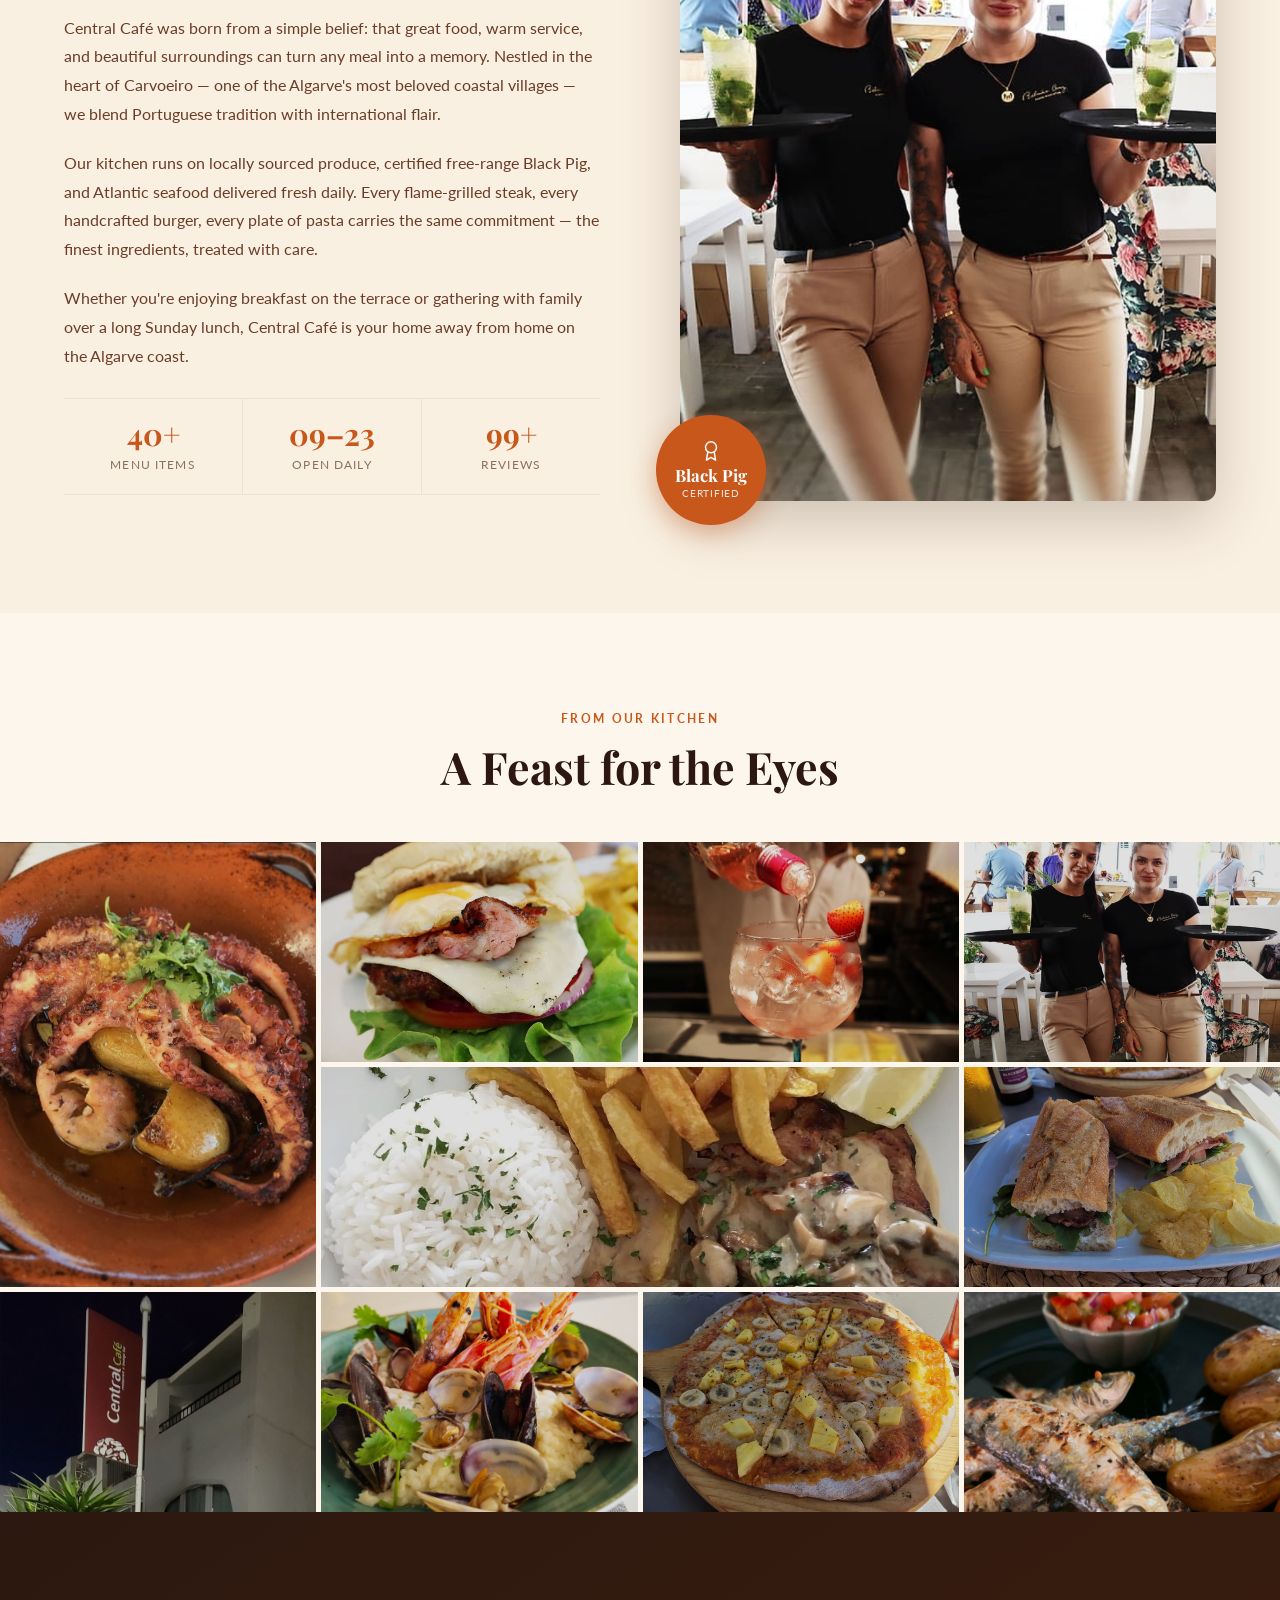
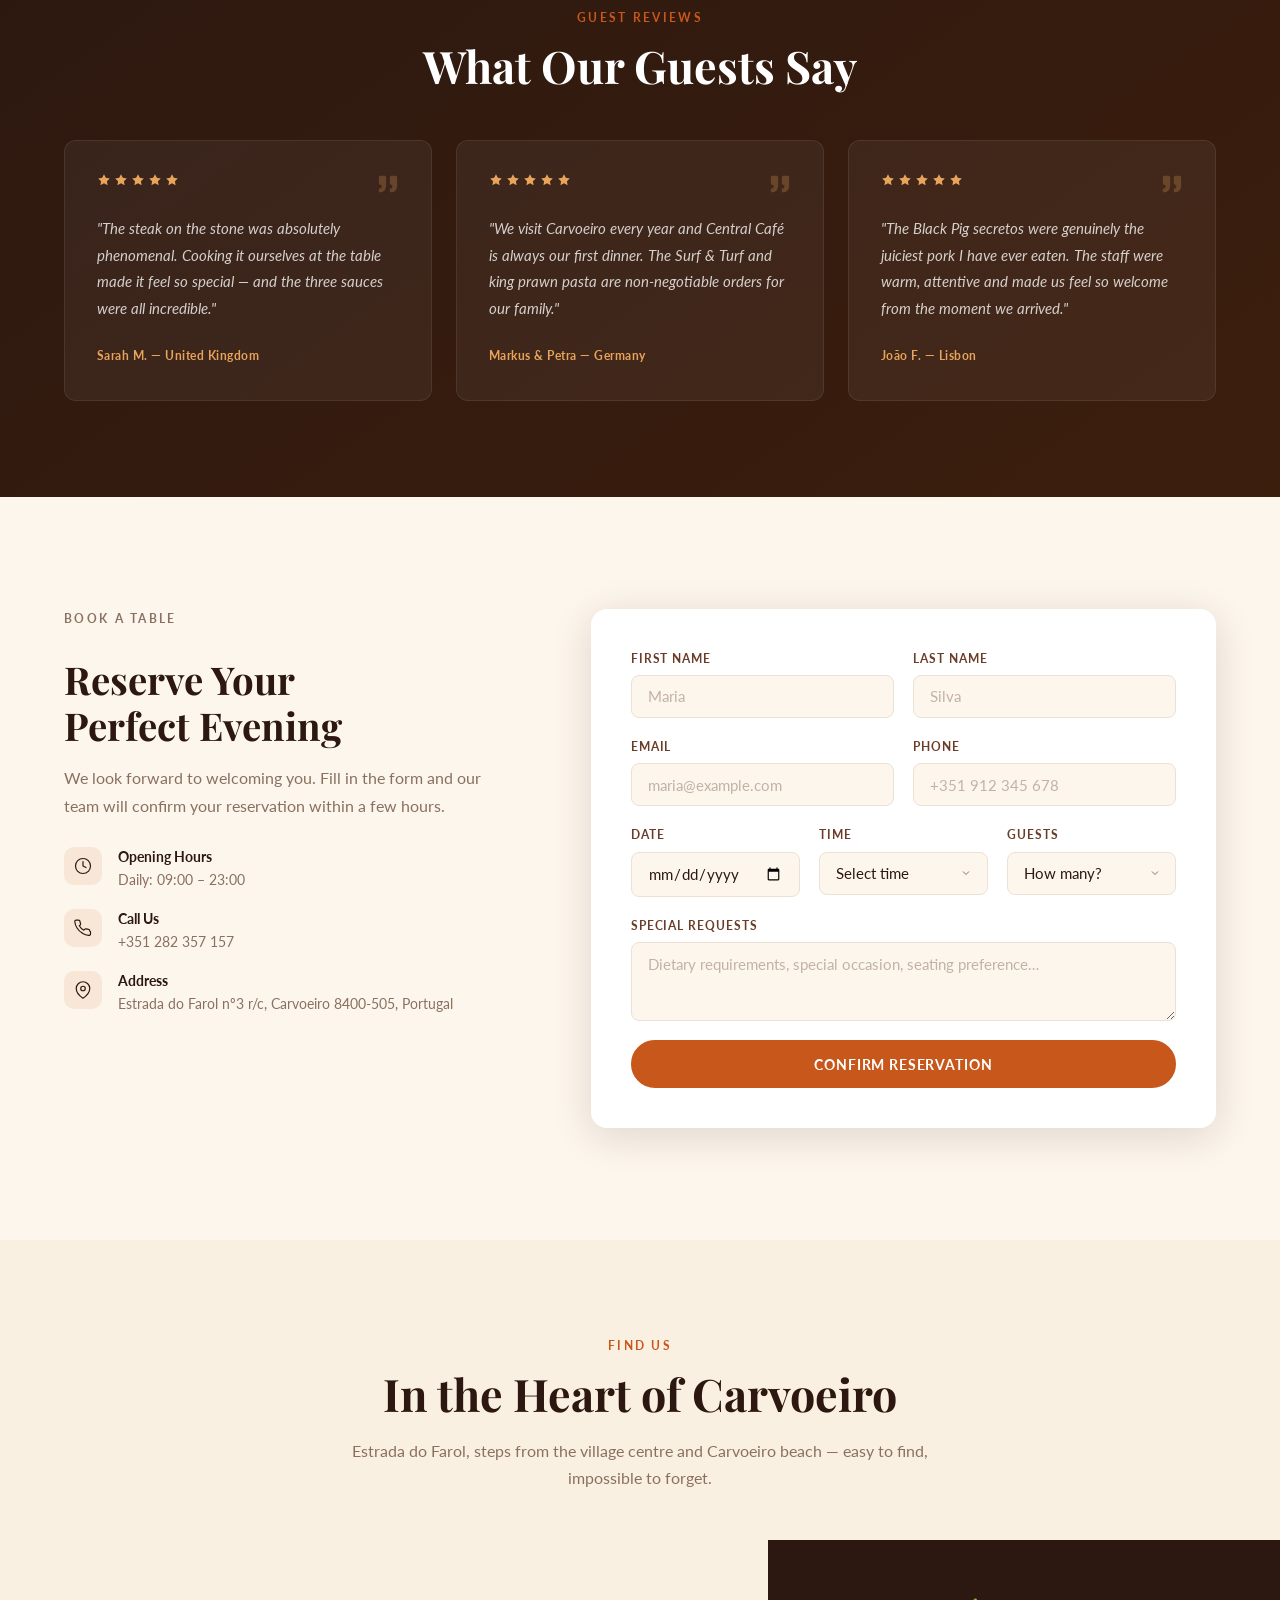
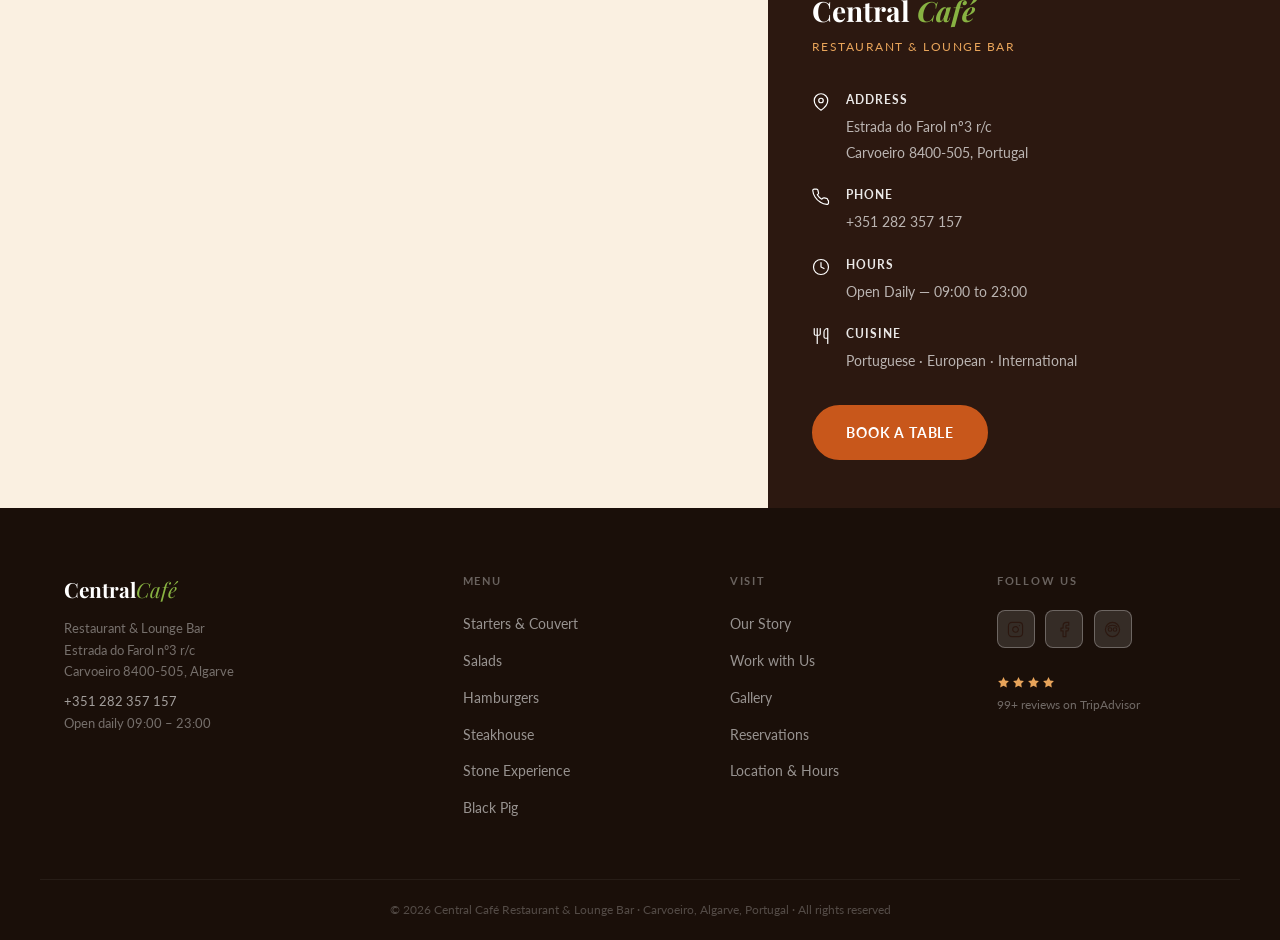
==== commit 95e83a2b: "Add files via upload" ====
--- a/index.html
+++ b/index.html
@@ -725,8 +725,9 @@
       <div class="gal-item" style="background-image:url('images/143807-albums-8.jpg')"></div>
       <!-- row 3 -->
       <div class="gal-item" style="background-image:url('images/centralcare-ext-dark.jpg'); background-position: center top;"></div>
-      <div class="gal-item" style="background-image:url('images/20260417_164305_Instagram.jpg')"></div>
+      <div class="gal-item" style="background-image:url('images/514351706_1223413619484632_3319943484158103899_n.jpg')"></div>
       <div class="gal-item" style="background-image:url('images/143807-albums-7.jpg')"></div>
+      <div class="gal-item" style="background-image:url('images/sardines.jpg')"></div>
     </div>
   </section>
 
--- a/style.css
+++ b/style.css
@@ -259,6 +259,14 @@
 .menu-card.featured { outline: 2px solid var(--ember); outline-offset: -2px; }
 
 .menu-card-img { height: 195px; background-size: cover; background-position: center; }
+.menu-card-img.placeholder {
+  background: linear-gradient(135deg, var(--espresso) 0%, #3e2318 100%);
+  display: flex; align-items: center; justify-content: center;
+}
+.menu-card-img.placeholder::after {
+  content: "🍽";
+  font-size: 3rem; opacity: 0.25;
+}
 .menu-card-body { padding: 1.2rem 1.25rem 1.4rem; }
 .menu-card-body.no-img { padding: 1.5rem; }
 
@@ -285,6 +293,12 @@
 }
 .stone-hero-img {
   background: url('images/stonesteak.png') center/cover no-repeat;
+  position: relative; overflow: hidden;
+}
+.stone-hero-img video {
+  position: absolute; inset: 0;
+  width: 100%; height: 100%;
+  object-fit: cover;
 }
 .stone-hero-text {
   background: var(--espresso); padding: 2.5rem 2.75rem;
@@ -606,7 +620,7 @@
   .footer-inner { grid-template-columns: 1fr; gap: 2rem; }
 
   .stone-hero { grid-template-columns: 1fr; }
-  .stone-hero-img { min-height: 200px; }
+  .stone-hero-img { height: 260px; min-height: unset; }
 }
 
 @media (max-width: 520px) {
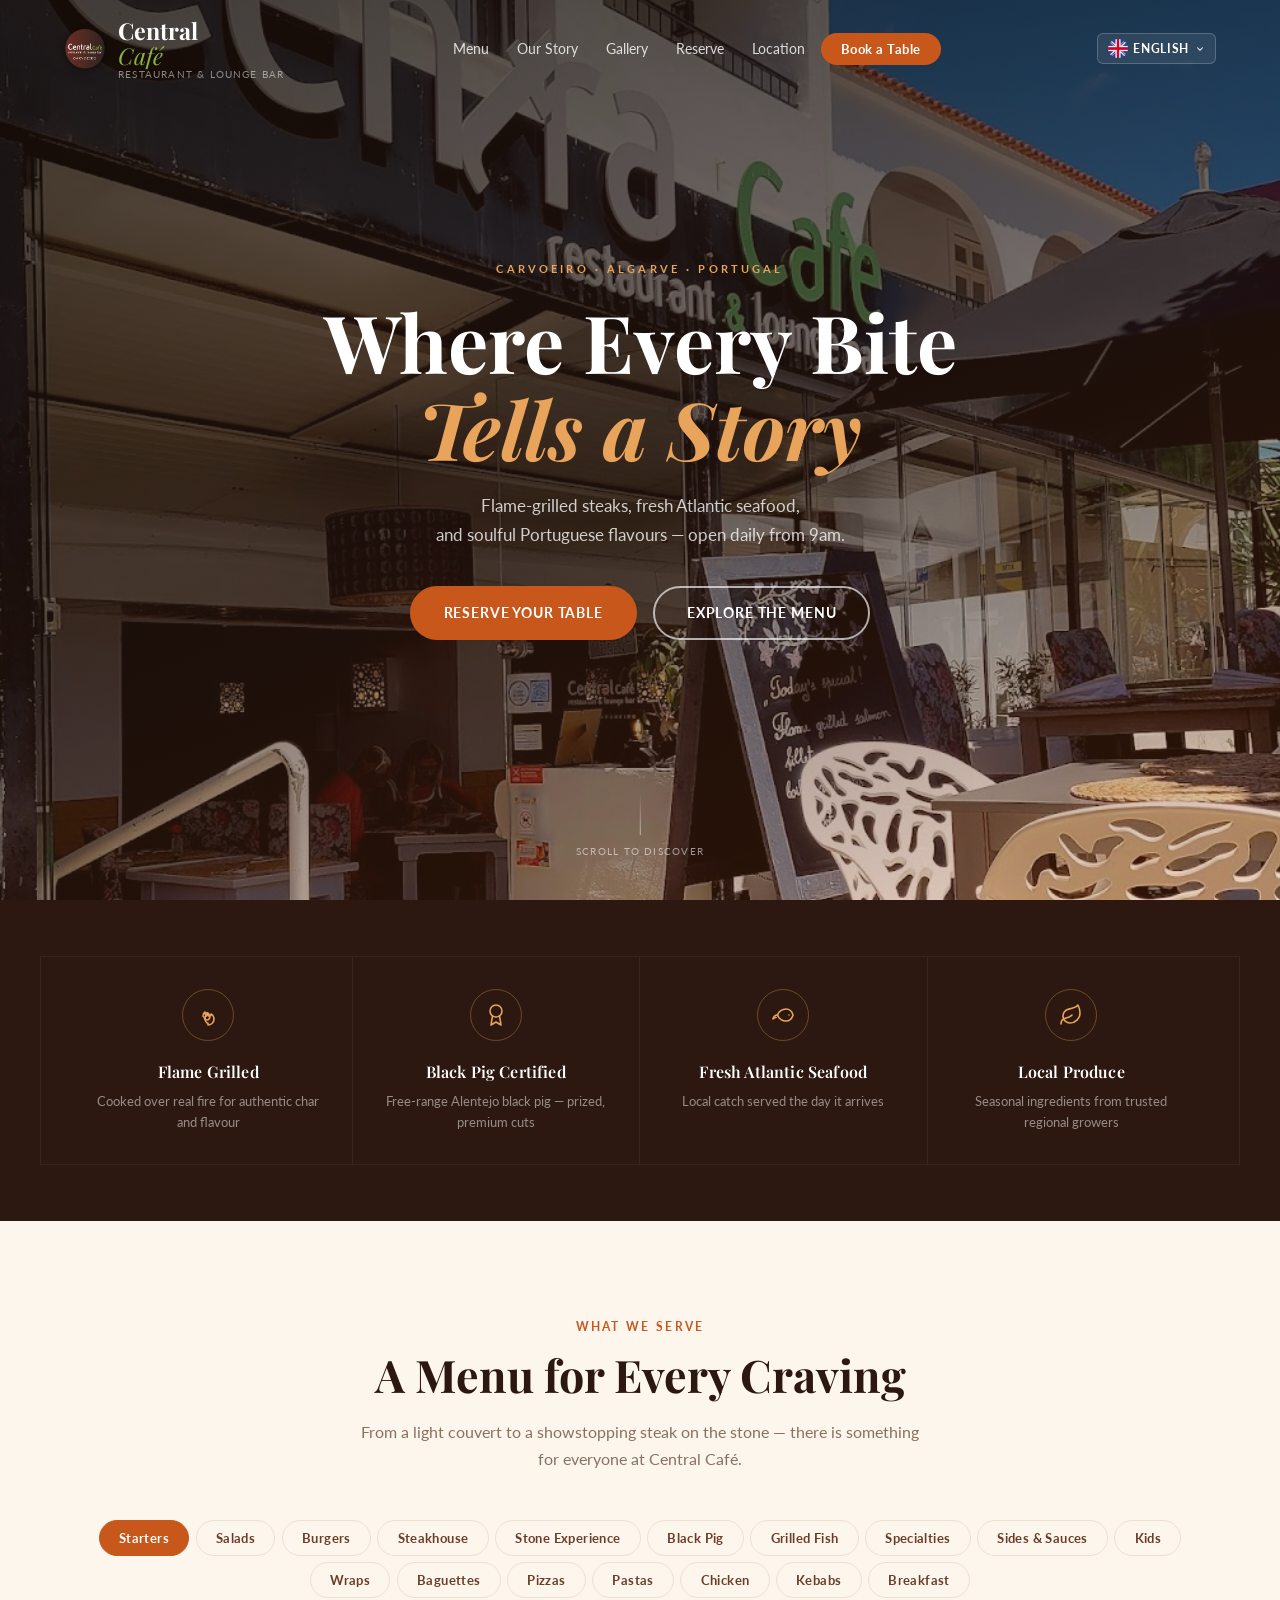
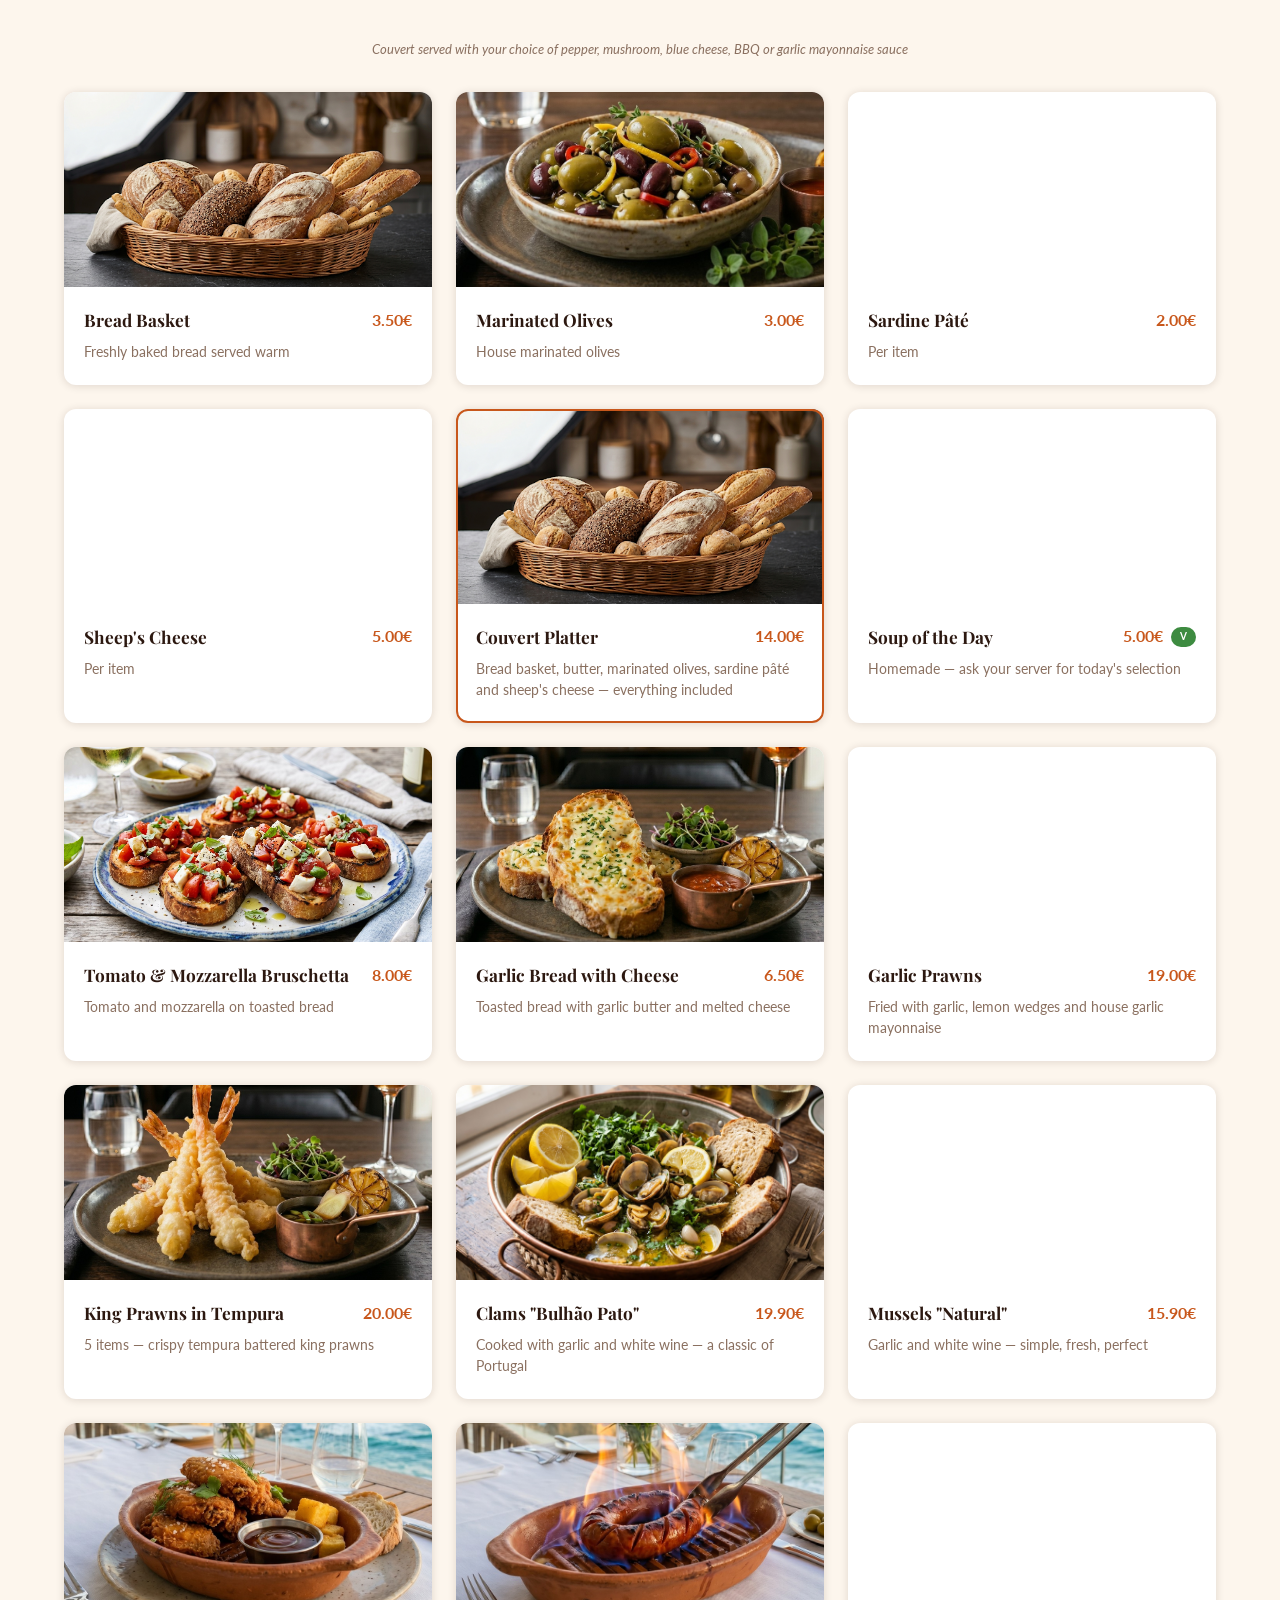
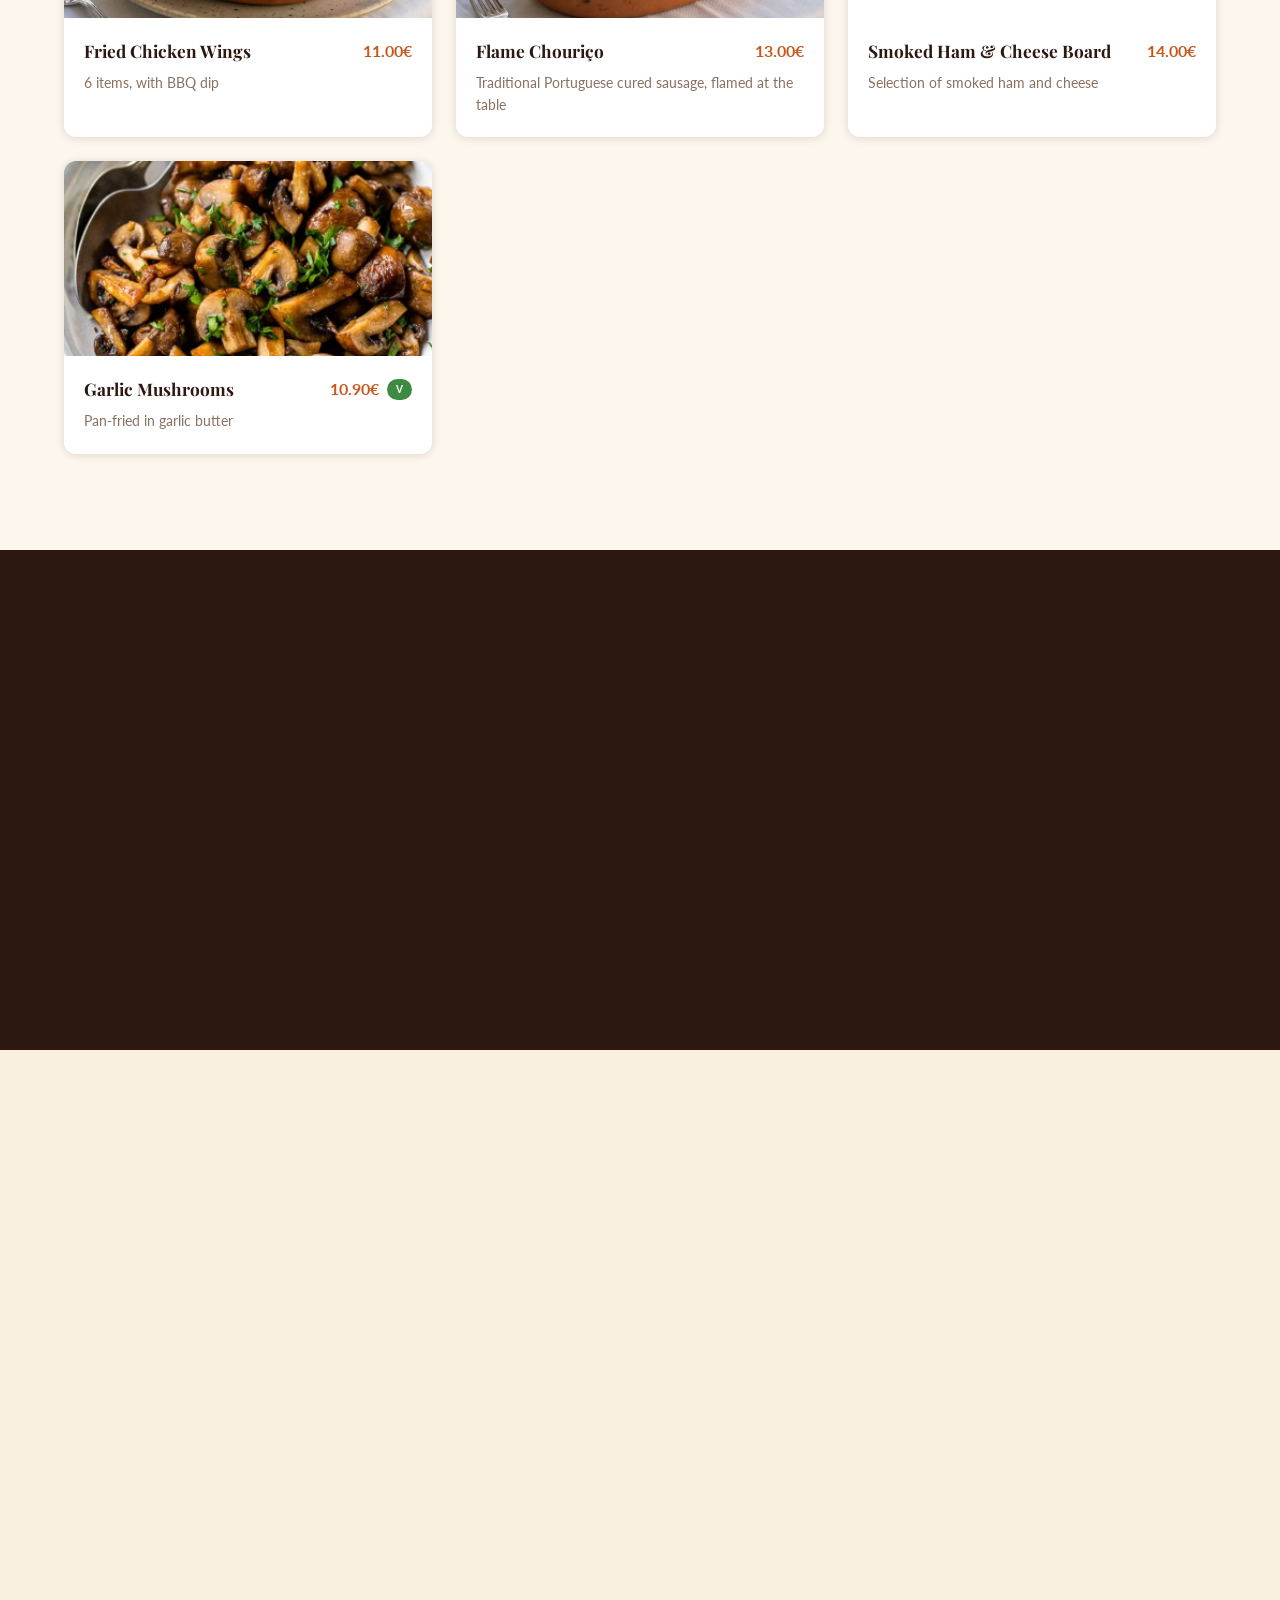
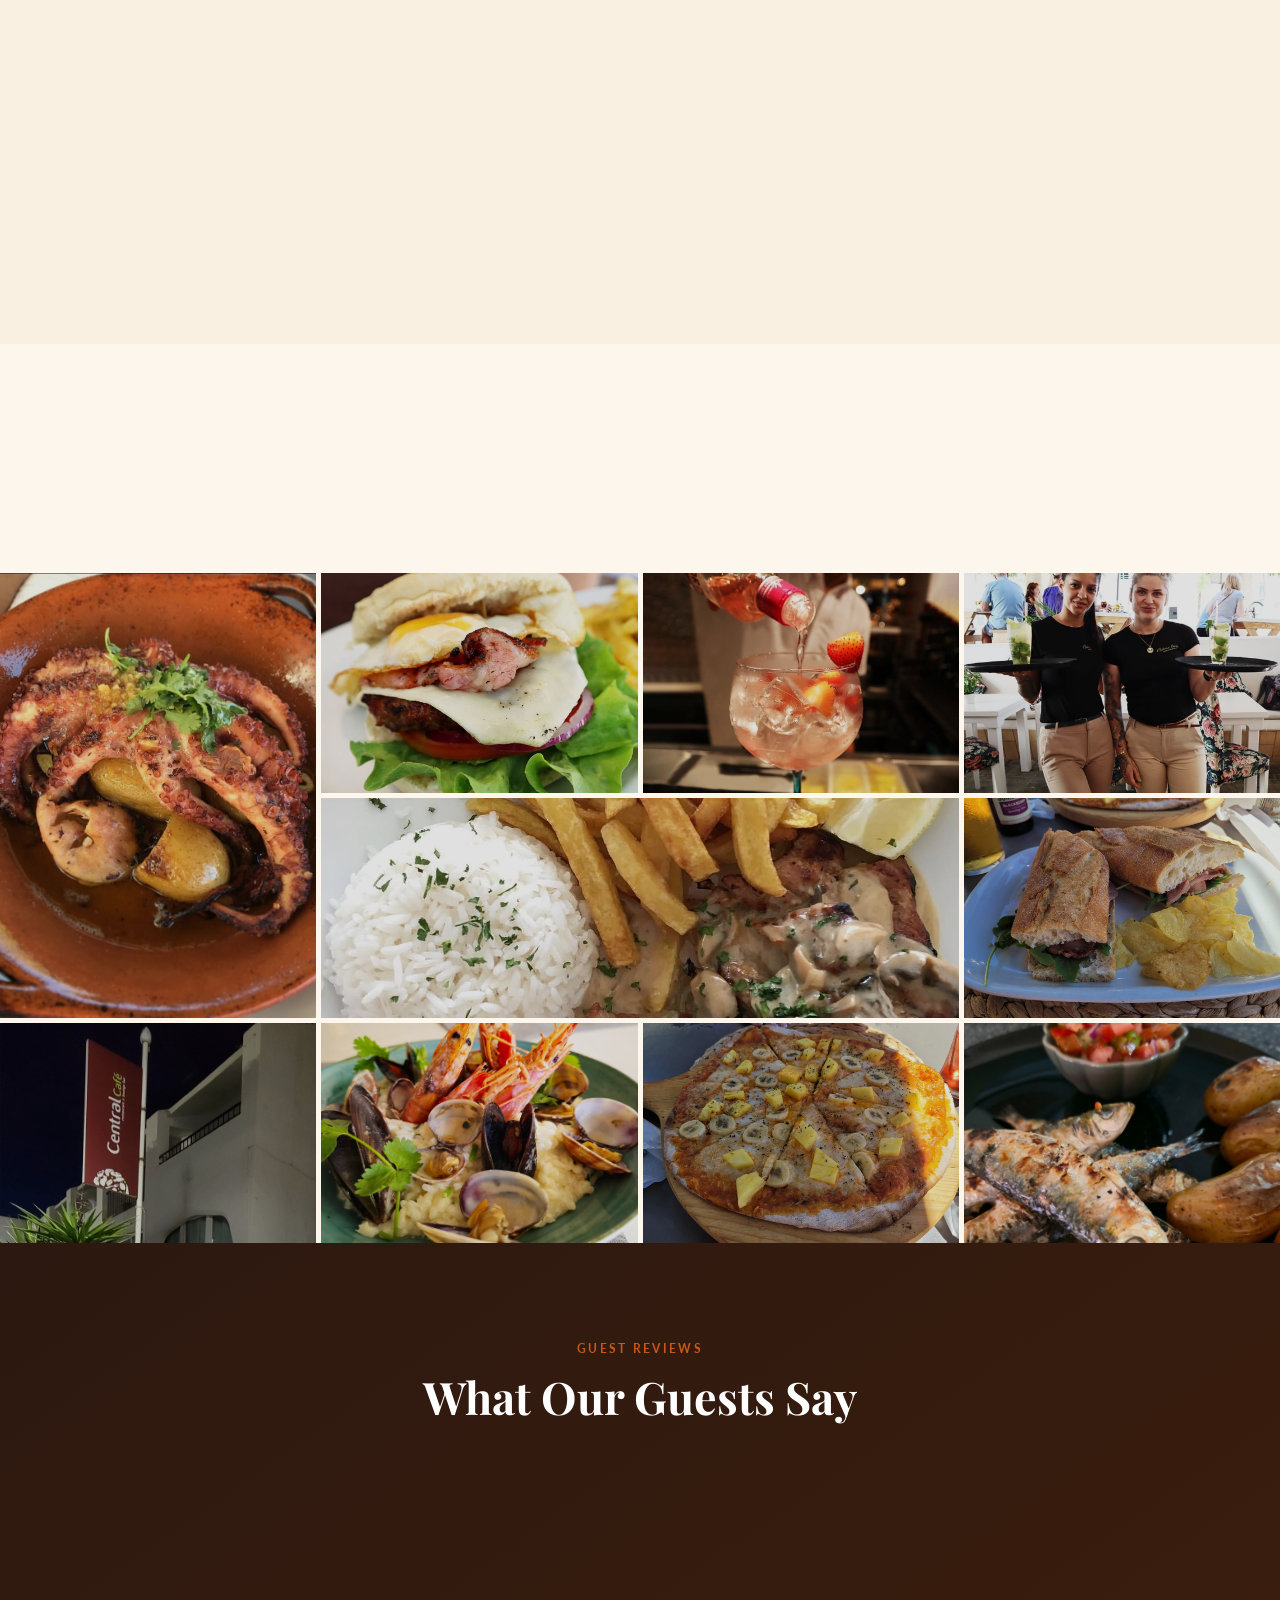
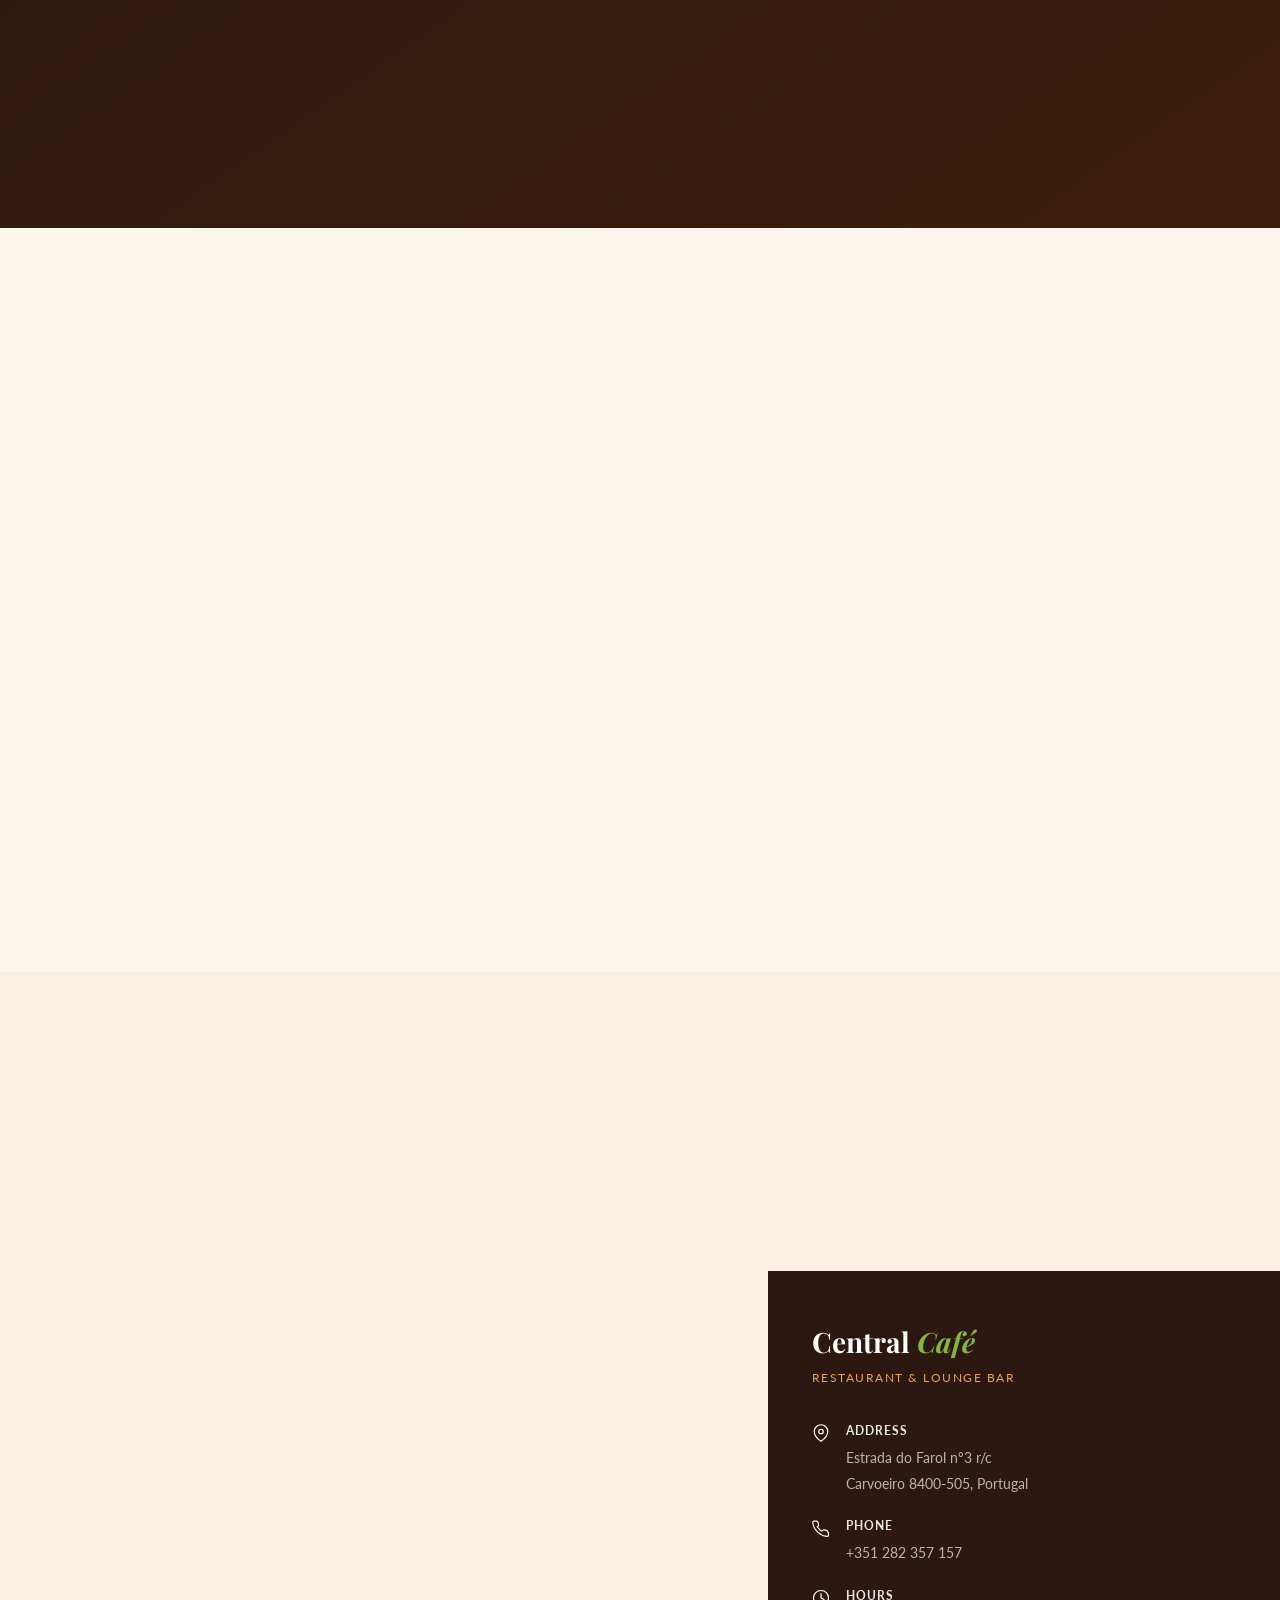
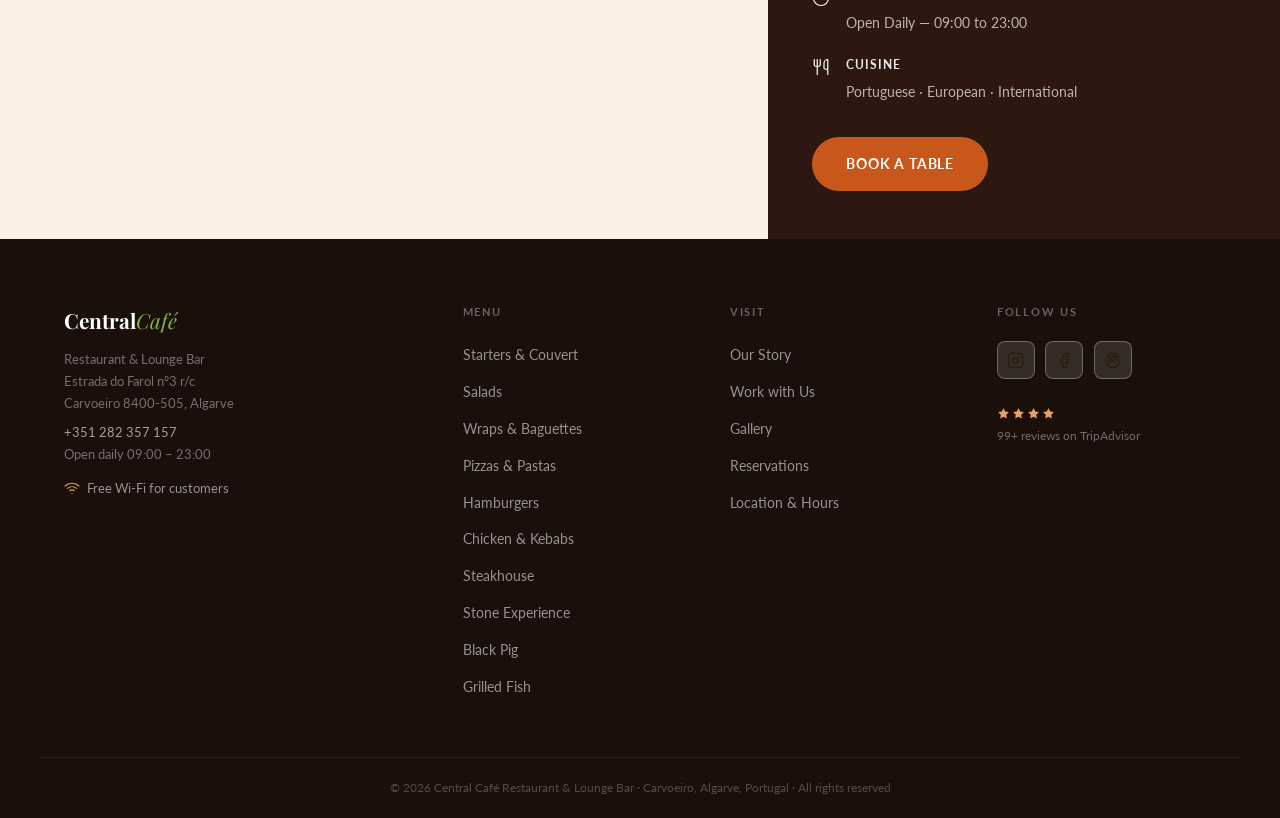
==== commit 2c128df8: "Add files via upload" ====
--- a/index.html
+++ b/index.html
@@ -83,6 +83,13 @@
       <line x1="18" y1="6" x2="6" y2="18"/>
       <line x1="6" y1="6" x2="18" y2="18"/>
     </symbol>
+    <!-- wi-fi -->
+    <symbol id="icon-wifi" viewBox="0 0 24 24" fill="none" stroke="currentColor" stroke-width="1.6" stroke-linecap="round" stroke-linejoin="round">
+      <path d="M5 12.55a11 11 0 0 1 14.08 0"/>
+      <path d="M1.42 9a16 16 0 0 1 21.16 0"/>
+      <path d="M8.53 16.11a6 6 0 0 1 6.95 0"/>
+      <line x1="12" y1="20" x2="12.01" y2="20"/>
+    </symbol>
     <!-- check -->
     <symbol id="icon-check" viewBox="0 0 24 24" fill="none" stroke="currentColor" stroke-width="2" stroke-linecap="round" stroke-linejoin="round">
       <polyline points="20 6 9 17 4 12"/>
@@ -114,18 +121,44 @@
           <small>Restaurant &amp; Lounge Bar</small>
         </div>
       </a>
-      <button class="burger" id="burger" aria-label="Toggle menu">
-        <svg class="burger-icon burger-open"><use href="#icon-menu"/></svg>
-        <svg class="burger-icon burger-close" style="display:none"><use href="#icon-close"/></svg>
-      </button>
       <ul class="nav-links" id="nav-links">
-        <li><a href="#menu">Menu</a></li>
-        <li><a href="#chef">Our Story</a></li>
-        <li><a href="#gallery">Gallery</a></li>
-        <li><a href="#reservation">Reserve</a></li>
-        <li><a href="#location">Location</a></li>
-        <li><a class="nav-cta" href="#reservation">Book a Table</a></li>
+        <li><a href="#menu" data-i18n="nav.menu">Menu</a></li>
+        <li><a href="#chef" data-i18n="nav.story">Our Story</a></li>
+        <li><a href="#gallery" data-i18n="nav.gallery">Gallery</a></li>
+        <li><a href="#reservation" data-i18n="nav.reserve">Reserve</a></li>
+        <li><a href="#location" data-i18n="nav.location">Location</a></li>
+        <li><a class="nav-cta" href="#reservation" data-i18n="nav.cta">Book a Table</a></li>
       </ul>
+      <div class="nav-controls">
+        <div class="lang-selector" id="lang-selector">
+          <button class="lang-selected" id="lang-toggle" aria-label="Select language" aria-expanded="false">
+            <img class="lang-flag" id="lang-flag-display" src="images/united-kingdom.png" alt="English flag">
+            <span id="lang-code-display">English</span>
+            <svg class="lang-arrow" viewBox="0 0 24 24" fill="none" stroke="currentColor" stroke-width="2.5" stroke-linecap="round"><polyline points="6 9 12 15 18 9"/></svg>
+          </button>
+          <ul class="lang-dropdown" role="listbox" id="lang-dropdown">
+            <li class="lang-option active" data-lang="en" role="option">
+              <img class="lang-flag" src="images/united-kingdom.png" alt="English"><span>English</span>
+            </li>
+            <li class="lang-option" data-lang="pt" role="option">
+              <img class="lang-flag" src="images/portugal.png" alt="Português"><span>Português</span>
+            </li>
+            <li class="lang-option" data-lang="es" role="option">
+              <img class="lang-flag" src="images/spain.png" alt="Español"><span>Español</span>
+            </li>
+            <li class="lang-option" data-lang="fr" role="option">
+              <img class="lang-flag" src="images/france.png" alt="Français"><span>Français</span>
+            </li>
+            <li class="lang-option" data-lang="de" role="option">
+              <img class="lang-flag" src="images/germany.png" alt="Deutsch"><span>Deutsch</span>
+            </li>
+          </ul>
+        </div>
+        <button class="burger" id="burger" aria-label="Toggle menu">
+          <svg class="burger-icon burger-open"><use href="#icon-menu"/></svg>
+          <svg class="burger-icon burger-close" style="display:none"><use href="#icon-close"/></svg>
+        </button>
+      </div>
     </div>
   </nav>
 
@@ -134,16 +167,16 @@
     <div class="hero-overlay"></div>
     <div class="hero-content">
       <p class="hero-eyebrow">Carvoeiro · Algarve · Portugal</p>
-      <h1>Where Every Bite<br /><em>Tells a Story</em></h1>
-      <p class="hero-sub">Flame-grilled steaks, fresh Atlantic seafood,<br />and soulful Portuguese flavours — open daily from 9am.</p>
+      <h1 data-i18n="hero.title">Where Every Bite<br /><em>Tells a Story</em></h1>
+      <p class="hero-sub" data-i18n="hero.sub">Flame-grilled steaks, fresh Atlantic seafood,<br />and soulful Portuguese flavours — open daily from 9am.</p>
       <div class="hero-actions">
-        <a href="#reservation" class="btn btn-primary">Reserve Your Table</a>
-        <a href="#menu" class="btn btn-ghost">Explore the Menu</a>
+        <a href="#reservation" class="btn btn-primary" data-i18n="hero.cta1">Reserve Your Table</a>
+        <a href="#menu" class="btn btn-ghost" data-i18n="hero.cta2">Explore the Menu</a>
       </div>
     </div>
     <div class="hero-scroll-hint">
       <span class="scroll-line"></span>
-      <p>Scroll to discover</p>
+      <p data-i18n="hero.scroll">Scroll to discover</p>
     </div>
   </section>
 
@@ -154,29 +187,29 @@
         <span class="badge-icon">
           <svg><use href="#icon-flame"/></svg>
         </span>
-        <strong>Flame Grilled</strong>
-        <p>Cooked over real fire for authentic char and flavour</p>
+        <strong data-i18n="badge.flame.title">Flame Grilled</strong>
+        <p data-i18n="badge.flame.desc">Cooked over real fire for authentic char and flavour</p>
       </div>
       <div class="badge-item">
         <span class="badge-icon">
           <svg><use href="#icon-award"/></svg>
         </span>
-        <strong>Black Pig Certified</strong>
-        <p>Free-range Alentejo black pig — prized, premium cuts</p>
+        <strong data-i18n="badge.pig.title">Black Pig Certified</strong>
+        <p data-i18n="badge.pig.desc">Free-range Alentejo black pig — prized, premium cuts</p>
       </div>
       <div class="badge-item">
         <span class="badge-icon">
           <svg><use href="#icon-fish"/></svg>
         </span>
-        <strong>Fresh Atlantic Seafood</strong>
-        <p>Local catch served the day it arrives</p>
+        <strong data-i18n="badge.seafood.title">Fresh Atlantic Seafood</strong>
+        <p data-i18n="badge.seafood.desc">Local catch served the day it arrives</p>
       </div>
       <div class="badge-item">
         <span class="badge-icon">
           <svg><use href="#icon-leaf"/></svg>
         </span>
-        <strong>Local Produce</strong>
-        <p>Seasonal ingredients from trusted regional growers</p>
+        <strong data-i18n="badge.produce.title">Local Produce</strong>
+        <p data-i18n="badge.produce.desc">Seasonal ingredients from trusted regional growers</p>
       </div>
     </div>
   </section>
@@ -185,43 +218,106 @@
   <section id="menu">
     <div class="container">
       <div class="section-header">
-        <p class="section-eyebrow">What We Serve</p>
-        <h2>A Menu for Every Craving</h2>
-        <p class="section-sub">From a light couvert to a showstopping steak on the stone — there is something for everyone at Central Café.</p>
+        <p class="section-eyebrow" data-i18n="menu.eyebrow">What We Serve</p>
+        <h2 data-i18n="menu.title">A Menu for Every Craving</h2>
+        <p class="section-sub" data-i18n="menu.sub">From a light couvert to a showstopping steak on the stone — there is something for everyone at Central Café.</p>
       </div>
 
       <div class="menu-tabs" role="tablist">
-        <button class="tab active" data-tab="starters" role="tab">Starters</button>
-        <button class="tab" data-tab="salads" role="tab">Salads</button>
-        <button class="tab" data-tab="burgers" role="tab">Burgers</button>
-        <button class="tab" data-tab="steakhouse" role="tab">Steakhouse</button>
-        <button class="tab" data-tab="stone" role="tab">Stone Experience</button>
-        <button class="tab" data-tab="blackpig" role="tab">Black Pig</button>
-        <button class="tab" data-tab="fish" role="tab">Grilled Fish</button>
-        <button class="tab" data-tab="specialties" role="tab">Specialties</button>
-        <button class="tab" data-tab="sides" role="tab">Sides &amp; Sauces</button>
-        <button class="tab" data-tab="kids" role="tab">Kids</button>
-        <button class="tab" data-tab="breakfast" role="tab">Breakfast</button>
+        <button class="tab active" data-tab="starters" role="tab" data-i18n="tab.starters">Starters</button>
+        <button class="tab" data-tab="salads" role="tab" data-i18n="tab.salads">Salads</button>
+        <button class="tab" data-tab="burgers" role="tab" data-i18n="tab.burgers">Burgers</button>
+        <button class="tab" data-tab="steakhouse" role="tab" data-i18n="tab.steakhouse">Steakhouse</button>
+        <button class="tab" data-tab="stone" role="tab" data-i18n="tab.stone">Stone Experience</button>
+        <button class="tab" data-tab="blackpig" role="tab" data-i18n="tab.blackpig">Black Pig</button>
+        <button class="tab" data-tab="fish" role="tab" data-i18n="tab.fish">Grilled Fish</button>
+        <button class="tab" data-tab="specialties" role="tab" data-i18n="tab.specialties">Specialties</button>
+        <button class="tab" data-tab="sides" role="tab" data-i18n="tab.sides">Sides &amp; Sauces</button>
+        <button class="tab" data-tab="kids" role="tab" data-i18n="tab.kids">Kids</button>
+        <button class="tab" data-tab="wraps" role="tab" data-i18n="tab.wraps">Wraps</button>
+        <button class="tab" data-tab="baguettes" role="tab" data-i18n="tab.baguettes">Baguettes</button>
+        <button class="tab" data-tab="pizzas" role="tab" data-i18n="tab.pizzas">Pizzas</button>
+        <button class="tab" data-tab="pastas" role="tab" data-i18n="tab.pastas">Pastas</button>
+        <button class="tab" data-tab="chicken" role="tab" data-i18n="tab.chicken">Chicken</button>
+        <button class="tab" data-tab="kebabs" role="tab" data-i18n="tab.kebabs">Kebabs</button>
+        <button class="tab" data-tab="breakfast" role="tab" data-i18n="tab.breakfast">Breakfast</button>
       </div>
 
       <div class="menu-panels">
 
         <!-- STARTERS -->
         <div class="menu-panel active" id="tab-starters">
-          <p class="panel-note">Couvert served with your choice of pepper, mushroom, blue cheese, BBQ or garlic mayonnaise sauce</p>
+          <p class="panel-note" data-i18n="panel.starters">Couvert served with your choice of pepper, mushroom, blue cheese, BBQ or garlic mayonnaise sauce</p>
           <div class="menu-grid">
             <div class="menu-card">
               <div class="menu-card-img" style="background-image:url('images/bread.png')"></div>
               <div class="menu-card-body">
-                <div class="menu-card-top"><h4>Bread Basket</h4><span class="price">3.45€</span></div>
+                <div class="menu-card-top"><h4>Bread Basket</h4><span class="price">3.50€</span></div>
                 <p>Freshly baked bread served warm</p>
               </div>
             </div>
+            
+            <div class="menu-card">
+              <div class="menu-card-img" style="background-image:url('images/Marinated\ Olives.jpg')"></div>
+              <div class="menu-card-body">
+                <div class="menu-card-top"><h4>Marinated Olives</h4><span class="price">3.00€</span></div>
+                <p>House marinated olives</p>
+              </div>
+            </div>
+            <div class="menu-card">
+              <div class="menu-card-img" style="background-image:url('https://images.unsplash.com/photo-1599487488170-d11ec9c172f0?w=400&q=80')"></div>
+              <div class="menu-card-body">
+                <div class="menu-card-top"><h4>Sardine Pâté</h4><span class="price">2.00€</span></div>
+                <p>Per item</p>
+              </div>
+            </div>
+            <div class="menu-card">
+              <div class="menu-card-img" style="background-image:url('https://images.unsplash.com/photo-1486297678162-eb2a19b0a32d?w=400&q=80')"></div>
+              <div class="menu-card-body">
+                <div class="menu-card-top"><h4>Sheep's Cheese</h4><span class="price">5.00€</span></div>
+                <p>Per item</p>
+              </div>
+            </div>
+            <div class="menu-card featured">
+              <div class="menu-card-img" style="background-image:url('images/bread.png')"></div>
+              <div class="menu-card-body">
+                <div class="menu-card-top"><h4>Couvert Platter</h4><span class="price">14.00€</span></div>
+                <p>Bread basket, butter, marinated olives, sardine pâté and sheep's cheese — everything included</p>
+              </div>
+            </div>
+            <div class="menu-card">
+              <div class="menu-card-img" style="background-image:url('https://images.unsplash.com/photo-1547592166-23ac45744acd?w=400&q=80')"></div>
+              <div class="menu-card-body">
+                <div class="menu-card-top"><h4>Soup of the Day</h4><span class="price">5.00€</span><span class="tag veg">V</span></div>
+                <p>Homemade — ask your server for today's selection</p>
+              </div>
+            </div>
+            <div class="menu-card">
+              <div class="menu-card-img" style="background-image:url('images/Bruschetta.jpg')"></div>
+              <div class="menu-card-body">
+                <div class="menu-card-top"><h4>Tomato &amp; Mozzarella Bruschetta</h4><span class="price">8.00€</span></div>
+                <p>Tomato and mozzarella on toasted bread</p>
+              </div>
+            </div>
+            <div class="menu-card">
+              <div class="menu-card-img" style="background-image:url('images/garlic_bread.jpg')"></div>
+              <div class="menu-card-body">
+                <div class="menu-card-top"><h4>Garlic Bread with Cheese</h4><span class="price">6.50€</span></div>
+                <p>Toasted bread with garlic butter and melted cheese</p>
+              </div>
+            </div>
             <div class="menu-card">
               <div class="menu-card-img" style="background-image:url('https://images.unsplash.com/photo-1565680018434-b513d5e5fd47?w=400&q=80')"></div>
               <div class="menu-card-body">
-                <div class="menu-card-top"><h4>King Prawns</h4><span class="price">17.90€</span></div>
+                <div class="menu-card-top"><h4>Garlic Prawns</h4><span class="price">19.00€</span></div>
                 <p>Fried with garlic, lemon wedges and house garlic mayonnaise</p>
+              </div>
+            </div>
+            <div class="menu-card">
+              <div class="menu-card-img" style="background-image:url('images/King\ Prawns\ in\ Tempura.jpg')"></div>
+              <div class="menu-card-body">
+                <div class="menu-card-top"><h4>King Prawns in Tempura</h4><span class="price">20.00€</span></div>
+                <p>5 items — crispy tempura battered king prawns</p>
               </div>
             </div>
             <div class="menu-card">
@@ -239,10 +335,24 @@
               </div>
             </div>
             <div class="menu-card">
-              <div class="menu-card-img" style="background-image:url('images/Bruschetta.jpg')"></div>
-              <div class="menu-card-body">
-                <div class="menu-card-top"><h4>Bruschetta</h4><span class="price">7.90€</span></div>
-                <p>Tomato and mozzarella on toasted bread</p>
+              <div class="menu-card-img" style="background-image:url('images/bbq-fried-chicken-wings.jpg')"></div>
+              <div class="menu-card-body">
+                <div class="menu-card-top"><h4>Fried Chicken Wings</h4><span class="price">11.00€</span></div>
+                <p>6 items, with BBQ dip</p>
+              </div>
+            </div>
+            <div class="menu-card">
+              <div class="menu-card-img" style="background-image:url('images/Flame-Chourico.jpg')"></div>
+              <div class="menu-card-body">
+                <div class="menu-card-top"><h4>Flame Chouriço</h4><span class="price">13.00€</span></div>
+                <p>Traditional Portuguese cured sausage, flamed at the table</p>
+              </div>
+            </div>
+            <div class="menu-card">
+              <div class="menu-card-img" style="background-image:url('https://images.unsplash.com/photo-1486297678162-eb2a19b0a32d?w=400&q=80')"></div>
+              <div class="menu-card-body">
+                <div class="menu-card-top"><h4>Smoked Ham &amp; Cheese Board</h4><span class="price">14.00€</span></div>
+                <p>Selection of smoked ham and cheese</p>
               </div>
             </div>
             <div class="menu-card">
@@ -260,33 +370,27 @@
 
         <!-- SALADS -->
         <div class="menu-panel" id="tab-salads">
-          <p class="panel-note">Made with the freshest ingredients from our local producers</p>
+          <p class="panel-note" data-i18n="panel.salads">Made with the freshest ingredients from our local producers</p>
           <div class="menu-grid">
             <div class="menu-card">
               <div class="menu-card-img" style="background-image:url('https://images.unsplash.com/photo-1546793665-c74683f339c1?w=400&q=80')"></div>
               <div class="menu-card-body">
-                <div class="menu-card-top"><h4>Caesar</h4><span class="price">16.90€</span><span class="tag new">New</span></div>
+                <div class="menu-card-top"><h4>Caesar</h4><span class="price">16.90€</span><span class="tag new" data-i18n="tag.new">New</span></div>
                 <p>Chicken breast, poached egg, lettuce, croutons, house caesar dressing, parmesan</p>
               </div>
             </div>
             <div class="menu-card">
-              <div class="menu-card-img" style="background-image:url('https://images.unsplash.com/photo-1540420773420-3366772f4999?w=400&q=80')"></div>
+              <div class="menu-card-img" style="background-image:url('images/salmon-salad.jpg')"></div>
               <div class="menu-card-body">
                 <div class="menu-card-top"><h4>Salmon</h4><span class="price">17.90€</span></div>
                 <p>Smoked salmon and avocado with a touch of lemon</p>
               </div>
             </div>
-            <div class="menu-card">
-              <div class="menu-card-img" style="background-image:url('https://images.unsplash.com/photo-1512621776951-a57141f2eefd?w=400&q=80')"></div>
-              <div class="menu-card-body">
-                <div class="menu-card-top"><h4>Prawn</h4><span class="price">18.90€</span></div>
-                <p>Flame grilled king-prawns with caramelised pineapple</p>
-              </div>
-            </div>
-            <div class="menu-card">
-              <div class="menu-card-img" style="background-image:url('https://images.unsplash.com/photo-1498837167922-ddd27525d352?w=400&q=80')"></div>
-              <div class="menu-card-body">
-                <div class="menu-card-top"><h4>Bacon</h4><span class="price">13.75€</span></div>
+
+            <div class="menu-card">
+              <div class="menu-card-img" style="background-image:url('images/grill-chicken-salad.jpg')"></div>
+              <div class="menu-card-body">
+                <div class="menu-card-top"><h4>Chicken</h4><span class="price">13.75€</span></div>
                 <p>Flame grilled chicken breast with bacon and avocado</p>
               </div>
             </div>
@@ -302,7 +406,7 @@
 
         <!-- BURGERS -->
         <div class="menu-panel" id="tab-burgers">
-          <p class="panel-note">Flame grilled day-aged beef burger — so simple and so delicious. All served with home-made chips.</p>
+          <p class="panel-note" data-i18n="panel.burgers">Flame grilled day-aged beef burger — so simple and so delicious. All served with home-made chips.</p>
           <div class="menu-grid">
             <div class="menu-card featured">
               <div class="menu-card-img" style="background-image:url('images/20260417_164143_Instagram.jpg')"></div>
@@ -321,8 +425,22 @@
             <div class="menu-card">
               <div class="menu-card-img" style="background-image:url('https://images.unsplash.com/photo-1571091718767-18b5b1457add?w=400&q=80')"></div>
               <div class="menu-card-body">
-                <div class="menu-card-top"><h4>Classic</h4><span class="price">13.90€</span></div>
-                <p>100% beef, tomato and onion</p>
+                <div class="menu-card-top"><h4>Classic</h4><span class="price">14.00€</span></div>
+                <p>100% beef, lettuce, tomato and onion</p>
+              </div>
+            </div>
+            <div class="menu-card">
+              <div class="menu-card-img" style="background-image:url('https://images.unsplash.com/photo-1568901346375-23c9450c58cd?w=400&q=80')"></div>
+              <div class="menu-card-body">
+                <div class="menu-card-top"><h4>Cheese Burger</h4><span class="price">15.00€</span></div>
+                <p>100% beef, cheese, lettuce, tomato and onion</p>
+              </div>
+            </div>
+            <div class="menu-card">
+              <div class="menu-card-img" style="background-image:url('https://images.unsplash.com/photo-1550547660-d9450f859349?w=400&q=80')"></div>
+              <div class="menu-card-body">
+                <div class="menu-card-top"><h4>Fried Onion Burger</h4><span class="price">16.00€</span></div>
+                <p>100% beef, cheese, soft fried onion and tomato</p>
               </div>
             </div>
             <div class="menu-card">
@@ -351,12 +469,12 @@
 
         <!-- STEAKHOUSE -->
         <div class="menu-panel" id="tab-steakhouse">
-          <p class="panel-note">Tender hand-cut selections, served with home-made chips, a gourmet salad and a sauce. Choose from: pepper, mushroom, blue cheese, BBQ or garlic mayonnaise.</p>
+          <p class="panel-note" data-i18n="panel.steakhouse">Tender hand-cut selections, served with home-made chips, a gourmet salad and a sauce. Choose from: pepper, mushroom, blue cheese, BBQ or garlic mayonnaise.</p>
           <div class="menu-grid">
             <div class="menu-card featured">
-              <div class="menu-card-img" style="background-image:url('https://images.unsplash.com/photo-1558030006-450675393462?w=400&q=80')"></div>
-              <div class="menu-card-body">
-                <div class="menu-card-top"><h4>Surf &amp; Turf</h4><span class="price">34.90€</span><span class="tag new">New</span></div>
+              <div class="menu-card-img" style="background-image:url('images/surf-turf.jpg')"></div>
+              <div class="menu-card-body">
+                <div class="menu-card-top"><h4>Surf &amp; Turf</h4><span class="price">34.90€</span><span class="tag new" data-i18n="tag.new">New</span></div>
                 <p>Flame grilled fillet and king prawns, with asparagus and home-made chips</p>
               </div>
             </div>
@@ -384,8 +502,15 @@
             <div class="menu-card">
               <div class="menu-card-img" style="background-image:url('images/Fillet.jpg')"></div>
               <div class="menu-card-body">
-                <div class="menu-card-top"><h4>Fillet</h4><span class="price">27.90€</span></div>
+                <div class="menu-card-top"><h4>Fillet</h4><span class="price">29.00€</span></div>
                 <p>approx. 280g — flame grilled, the most tender cut</p>
+              </div>
+            </div>
+            <div class="menu-card">
+              <div class="menu-card-img" style="background-image:url('https://images.unsplash.com/photo-1544025162-d76694265947?w=400&q=80')"></div>
+              <div class="menu-card-body">
+                <div class="menu-card-top"><h4>Pepper Steak</h4><span class="price">26.00€</span></div>
+                <p>Sirloin with creamy pepper sauce, served with sautéed vegetables &amp; gratin potatoes</p>
               </div>
             </div>
           </div>
@@ -393,7 +518,7 @@
 
         <!-- STONE EXPERIENCE -->
         <div class="menu-panel" id="tab-stone">
-          <p class="panel-note">All served with 3 sauces: pepper, mushroom and blue cheese — together with home-made chips and gourmet salad.</p>
+          <p class="panel-note" data-i18n="panel.stone">All served with 3 sauces: pepper, mushroom and blue cheese — together with home-made chips and gourmet salad.</p>
           <div class="menu-grid stone-grid">
             <div class="stone-hero">
               <div class="stone-hero-img">
@@ -402,8 +527,8 @@
                 </video>
               </div>
               <div class="stone-hero-text">
-                <h3>Cook It Your Way</h3>
-                <p>Your steak arrives on a scorching volcanic stone at your table. You control the sear, the doneness, every bite. An interactive dining experience unlike any other.</p>
+                <h3 data-i18n="stone.title">Cook It Your Way</h3>
+                <p data-i18n="stone.desc">Your steak arrives on a scorching volcanic stone at your table. You control the sear, the doneness, every bite. An interactive dining experience unlike any other.</p>
               </div>
             </div>
             <div class="menu-card">
@@ -439,7 +564,7 @@
 
         <!-- BLACK PIG -->
         <div class="menu-panel" id="tab-blackpig">
-          <p class="panel-note">Free range — famous for its juicy meat. Certified Alentejo Black Pig, served with home-made chips and a gourmet salad.</p>
+          <p class="panel-note" data-i18n="panel.blackpig">Free range — famous for its juicy meat. Certified Alentejo Black Pig, served with home-made chips and a gourmet salad.</p>
           <div class="menu-grid">
             <div class="menu-card featured">
               <div class="menu-card-img" style="background-image:url('images/20260417_164004_Instagram.jpg')"></div>
@@ -467,7 +592,7 @@
 
         <!-- GRILLED FISH -->
         <div class="menu-panel" id="tab-fish">
-          <p class="panel-note">Flame grilled, served with mixed boiled vegetables and potato. May contain fish bones.</p>
+          <p class="panel-note" data-i18n="panel.fish">Flame grilled, served with mixed boiled vegetables and potato. May contain fish bones.</p>
           <div class="menu-grid">
             <div class="menu-card">
               <div class="menu-card-img" style="background-image:url('images/sardinesv2.jpg')"></div>
@@ -511,12 +636,40 @@
                 <p>Steak</p>
               </div>
             </div>
+            <div class="menu-card">
+              <div class="menu-card-img" style="background-image:url('https://images.unsplash.com/photo-1559847844-5315695dadae?w=400&q=80')"></div>
+              <div class="menu-card-body">
+                <div class="menu-card-top"><h4>Fish Cataplana</h4><span class="price">22.00€</span></div>
+                <p>Traditional Portuguese clay-pot fish stew</p>
+              </div>
+            </div>
+            <div class="menu-card">
+              <div class="menu-card-img" style="background-image:url('https://images.unsplash.com/photo-1565680018434-b513d5e5fd47?w=400&q=80')"></div>
+              <div class="menu-card-body">
+                <div class="menu-card-top"><h4>Seafood Cataplana</h4><span class="price">24.00€</span></div>
+                <p>Traditional Portuguese clay-pot seafood stew</p>
+              </div>
+            </div>
+            <div class="menu-card">
+              <div class="menu-card-img" style="background-image:url('https://images.unsplash.com/photo-1547592166-23ac45744acd?w=400&q=80')"></div>
+              <div class="menu-card-body">
+                <div class="menu-card-top"><h4>Mussels Cataplana</h4><span class="price">18.00€</span></div>
+                <p>Mussels in a traditional Portuguese clay-pot</p>
+              </div>
+            </div>
+            <div class="menu-card">
+              <div class="menu-card-img" style="background-image:url('images/Vegetarian\ Cataplana.jpg')"></div>
+              <div class="menu-card-body">
+                <div class="menu-card-top"><h4>Vegetarian Cataplana</h4><span class="price">17.00€</span><span class="tag veg">V</span></div>
+                <p>Seasonal vegetables in a traditional Portuguese clay-pot</p>
+              </div>
+            </div>
           </div>
         </div>
 
         <!-- HOUSE SPECIALTIES -->
         <div class="menu-panel" id="tab-specialties">
-          <p class="panel-note">Our chefs' proudest plates — classic Portuguese flavours with a Central Café twist.</p>
+          <p class="panel-note" data-i18n="panel.specialties">Our chefs' proudest plates — classic Portuguese flavours with a Central Café twist.</p>
           <div class="menu-grid">
             <div class="menu-card">
               <div class="menu-card-img" style="background-image:url('images/tuna-steak.jpg')"></div>
@@ -544,8 +697,15 @@
 
         <!-- SIDES & SAUCES -->
         <div class="menu-panel" id="tab-sides">
-          <p class="panel-note">All freshly prepared when you order.</p>
-          <div class="menu-grid">
+          <p class="panel-note" data-i18n="panel.sides">All freshly prepared when you order.</p>
+          <div class="menu-grid">
+            <div class="menu-card">
+              <div class="menu-card-img" style="background-image:url('https://images.unsplash.com/photo-1512621776951-a57141f2eefd?w=400&q=80')"></div>
+              <div class="menu-card-body">
+                <div class="menu-card-top"><h4>Sautéed Vegetables</h4><span class="price">6.00€</span><span class="tag veg">V</span></div>
+                <p>Seasonal vegetables sautéed to order</p>
+              </div>
+            </div>
             <div class="menu-card">
               <div class="menu-card-img" style="background-image:url('images/sauces.jpg')"></div>
               <div class="menu-card-body">
@@ -600,7 +760,7 @@
 
         <!-- KIDS -->
         <div class="menu-panel" id="tab-kids">
-          <p class="panel-note">Little ones deserve great food too — all freshly made, just smaller.</p>
+          <p class="panel-note" data-i18n="panel.kids">Little ones deserve great food too — all freshly made, just smaller.</p>
           <div class="menu-grid">
             <div class="menu-card">
               <div class="menu-card-img" style="background-image:url('images/fish-fingers.jpg')"></div>
@@ -647,9 +807,254 @@
           </div>
         </div>
 
+        <!-- WRAPS -->
+        <div class="menu-panel" id="tab-wraps">
+          <p class="panel-note" data-i18n="panel.wraps">Served at lunch only — fresh fillings in a soft flour wrap.</p>
+          <div class="menu-grid">
+            <div class="menu-card">
+              <div class="menu-card-img" style="background-image:url('https://images.unsplash.com/photo-1529006557810-274b9b2fc783?w=400&q=80')"></div>
+              <div class="menu-card-body">
+                <div class="menu-card-top"><h4>Mozzarella &amp; Fresh Basil</h4><span class="price">10.00€</span><span class="tag veg">V</span></div>
+                <p>Mozzarella and fresh basil</p>
+              </div>
+            </div>
+            <div class="menu-card">
+              <div class="menu-card-img" style="background-image:url('images/salmon_sandwich.png')"></div>
+              <div class="menu-card-body">
+                <div class="menu-card-top"><h4>Smoked Salmon</h4><span class="price">13.00€</span></div>
+                <p>Cream cheese, rocket leaves and a squeeze of lemon</p>
+              </div>
+            </div>
+            <div class="menu-card">
+              <div class="menu-card-img" style="background-image:url('https://images.unsplash.com/photo-1529006557810-274b9b2fc783?w=400&q=80')"></div>
+              <div class="menu-card-body">
+                <div class="menu-card-top"><h4>Smoked Ham</h4><span class="price">10.00€</span></div>
+                <p>Cheese, sun-dried tomatoes and rocket leaves</p>
+              </div>
+            </div>
+            <div class="menu-card">
+              <div class="menu-card-img" style="background-image:url('https://images.unsplash.com/photo-1529006557810-274b9b2fc783?w=400&q=80')"></div>
+              <div class="menu-card-body">
+                <div class="menu-card-top"><h4>Tuna</h4><span class="price">11.00€</span></div>
+                <p>Onion, tomato, sweetcorn and rocket leaves</p>
+              </div>
+            </div>
+            <div class="menu-card">
+              <div class="menu-card-img" style="background-image:url('images/Grilled\ Chicken\ Breast\ wrap.jpg')"></div>
+              <div class="menu-card-body">
+                <div class="menu-card-top"><h4>Grilled Chicken Breast</h4><span class="price">12.00€</span></div>
+                <p>Fried onions, tomato and rocket leaves</p>
+              </div>
+            </div>
+          </div>
+        </div>
+
+        <!-- BAGUETTES -->
+        <div class="menu-panel" id="tab-baguettes">
+          <p class="panel-note" data-i18n="panel.baguettes">Rustic French baguette sandwiches — generous fillings, great flavour.</p>
+          <div class="menu-grid">
+            <div class="menu-card">
+              <div class="menu-card-img" style="background-image:url('https://images.unsplash.com/photo-1509722747041-616f39b57569?w=400&q=80')"></div>
+              <div class="menu-card-body">
+                <div class="menu-card-top"><h4>Smoked Ham</h4><span class="price">12.00€</span></div>
+                <p>Fresh cheese, sun-dried tomato and rocket leaves</p>
+              </div>
+            </div>
+            <div class="menu-card">
+              <div class="menu-card-img" style="background-image:url('https://images.unsplash.com/photo-1509722747041-616f39b57569?w=400&q=80')"></div>
+              <div class="menu-card-body">
+                <div class="menu-card-top"><h4>Grilled Chicken Breast</h4><span class="price">12.00€</span></div>
+                <p>Bacon, fried onions, roast peppers and rocket leaves</p>
+              </div>
+            </div>
+            <div class="menu-card">
+              <div class="menu-card-img" style="background-image:url('images/salmon_sandwich.png')"></div>
+              <div class="menu-card-body">
+                <div class="menu-card-top"><h4>Smoked Salmon</h4><span class="price">14.00€</span></div>
+                <p>Cream cheese, rocket leaves and a touch of lemon</p>
+              </div>
+            </div>
+            <div class="menu-card">
+              <div class="menu-card-img" style="background-image:url('https://images.unsplash.com/photo-1509722747041-616f39b57569?w=400&q=80')"></div>
+              <div class="menu-card-body">
+                <div class="menu-card-top"><h4>Tuna</h4><span class="price">12.00€</span></div>
+                <p>Onion, tomato, boiled egg and rocket leaves</p>
+              </div>
+            </div>
+            <div class="menu-card">
+              <div class="menu-card-img" style="background-image:url('https://images.unsplash.com/photo-1509722747041-616f39b57569?w=400&q=80')"></div>
+              <div class="menu-card-body">
+                <div class="menu-card-top"><h4>Prawn Cocktail</h4><span class="price">14.00€</span></div>
+                <p>Avocado, tomato and rocket leaves</p>
+              </div>
+            </div>
+            <div class="menu-card">
+              <div class="menu-card-img" style="background-image:url('https://images.unsplash.com/photo-1509722747041-616f39b57569?w=400&q=80')"></div>
+              <div class="menu-card-body">
+                <div class="menu-card-top"><h4>BLT</h4><span class="price">11.00€</span></div>
+                <p>Bacon, lettuce and tomato</p>
+              </div>
+            </div>
+          </div>
+        </div>
+
+        <!-- PIZZAS -->
+        <div class="menu-panel" id="tab-pizzas">
+          <p class="panel-note" data-i18n="panel.pizzas">Stone-baked pizzas made fresh to order.</p>
+          <div class="menu-grid">
+            <div class="menu-card">
+              <div class="menu-card-img" style="background-image:url('https://images.unsplash.com/photo-1574071318508-1cdbab80d002?w=400&q=80')"></div>
+              <div class="menu-card-body">
+                <div class="menu-card-top"><h4>Margherita</h4><span class="price">15.00€</span><span class="tag veg">V</span></div>
+                <p>Tomato, mozzarella di bufala and fresh basil</p>
+              </div>
+            </div>
+            <div class="menu-card">
+              <div class="menu-card-img" style="background-image:url('https://images.unsplash.com/photo-1628840042765-356cda07504e?w=400&q=80')"></div>
+              <div class="menu-card-body">
+                <div class="menu-card-top"><h4>Pepperoni</h4><span class="price">17.00€</span></div>
+                <p>Cheese, tomato, bell peppers and olives</p>
+              </div>
+            </div>
+            <div class="menu-card">
+              <div class="menu-card-img" style="background-image:url('https://images.unsplash.com/photo-1574071318508-1cdbab80d002?w=400&q=80')"></div>
+              <div class="menu-card-body">
+                <div class="menu-card-top"><h4>Vegetarian</h4><span class="price">16.00€</span><span class="tag veg">V</span></div>
+                <p>Cheese and tomato, grilled bell peppers, sweetcorn, rocket leaves and cherry tomatoes</p>
+              </div>
+            </div>
+            <div class="menu-card">
+              <div class="menu-card-img" style="background-image:url('https://images.unsplash.com/photo-1628840042765-356cda07504e?w=400&q=80')"></div>
+              <div class="menu-card-body">
+                <div class="menu-card-top"><h4>Smoked Ham</h4><span class="price">18.00€</span></div>
+                <p>Cheese and tomato, smoked ham, roast peppers and olives</p>
+              </div>
+            </div>
+            <div class="menu-card">
+              <div class="menu-card-img" style="background-image:url('https://images.unsplash.com/photo-1628840042765-356cda07504e?w=400&q=80')"></div>
+              <div class="menu-card-body">
+                <div class="menu-card-top"><h4>Tuna</h4><span class="price">16.00€</span></div>
+                <p>Tomato, cheese, onion, sweetcorn and olives</p>
+              </div>
+            </div>
+            <div class="menu-card featured">
+              <div class="menu-card-img" style="background-image:url('https://images.unsplash.com/photo-1628840042765-356cda07504e?w=400&q=80')"></div>
+              <div class="menu-card-body">
+                <div class="menu-card-top"><h4>Central Café</h4><span class="price">17.00€</span></div>
+                <p>Cheese, onion, tomato, chorizo, olives and wild oregano</p>
+              </div>
+            </div>
+            <div class="menu-card">
+              <div class="menu-card-img" style="background-image:url('https://images.unsplash.com/photo-1628840042765-356cda07504e?w=400&q=80')"></div>
+              <div class="menu-card-body">
+                <div class="menu-card-top"><h4>Chicken Piri-piri</h4><span class="price">16.00€</span></div>
+                <p>Tomato, cheese, chicken, peppers and piri-piri</p>
+              </div>
+            </div>
+          </div>
+        </div>
+
+        <!-- PASTAS -->
+        <div class="menu-panel" id="tab-pastas">
+          <p class="panel-note" data-i18n="panel.pastas">Homemade pasta dishes — fresh ingredients, classic recipes.</p>
+          <div class="menu-grid">
+            <div class="menu-card">
+              <div class="menu-card-img" style="background-image:url('images/kid\ size\ Spaghetti\ Bolognese.jpg')"></div>
+              <div class="menu-card-body">
+                <div class="menu-card-top"><h4>Spaghetti Bolognese</h4><span class="price">16.00€</span></div>
+                <p>Homemade in-house with 100% beef</p>
+              </div>
+            </div>
+            <div class="menu-card">
+              <div class="menu-card-img" style="background-image:url('https://images.unsplash.com/photo-1612874742237-6526221588e3?w=400&q=80')"></div>
+              <div class="menu-card-body">
+                <div class="menu-card-top"><h4>Spaghetti Carbonara</h4><span class="price">17.00€</span></div>
+                <p>Parmesan cheese, eggs and bacon</p>
+              </div>
+            </div>
+            <div class="menu-card">
+              <div class="menu-card-img" style="background-image:url('https://images.unsplash.com/photo-1621996346565-e3dbc646d9a9?w=400&q=80')"></div>
+              <div class="menu-card-body">
+                <div class="menu-card-top"><h4>Ravioli al Pesto</h4><span class="price">15.00€</span><span class="tag veg">V</span></div>
+                <p>Green pesto sauce</p>
+              </div>
+            </div>
+            <div class="menu-card">
+              <div class="menu-card-img" style="background-image:url('https://images.unsplash.com/photo-1555949258-eb67b1ef0ceb?w=400&q=80')"></div>
+              <div class="menu-card-body">
+                <div class="menu-card-top"><h4>Tagliatelle Funghi</h4><span class="price">17.00€</span></div>
+                <p>Mushrooms, ham and cream</p>
+              </div>
+            </div>
+            <div class="menu-card featured">
+              <div class="menu-card-img" style="background-image:url('https://images.unsplash.com/photo-1563379926898-05f4575a45d8?w=400&q=80')"></div>
+              <div class="menu-card-body">
+                <div class="menu-card-top"><h4>Penne del Mare</h4><span class="price">20.00€</span></div>
+                <p>Prawns, cherry tomatoes, olives and rocket leaves</p>
+              </div>
+            </div>
+            <div class="menu-card featured">
+              <div class="menu-card-img" style="background-image:url('https://images.unsplash.com/photo-1563379926898-05f4575a45d8?w=400&q=80')"></div>
+              <div class="menu-card-body">
+                <div class="menu-card-top"><h4>Nero Spaghetti Gamberetti</h4><span class="price">21.00€</span></div>
+                <p>King prawns, cherry tomato and piri-piri</p>
+              </div>
+            </div>
+          </div>
+        </div>
+
+        <!-- CHICKEN -->
+        <div class="menu-panel" id="tab-chicken">
+          <p class="panel-note" data-i18n="panel.chicken">Flame grilled chicken — served with homemade chips.</p>
+          <div class="menu-grid">
+            <div class="menu-card featured">
+              <div class="menu-card-img" style="background-image:url('images/chicken-piri-piri.jpg')"></div>
+              <div class="menu-card-body">
+                <div class="menu-card-top"><h4>Chicken Piri-piri</h4><span class="price">15.00€</span></div>
+                <p>½ chicken on the bone, marinated and flame grilled, served with homemade chips</p>
+              </div>
+            </div>
+            <div class="menu-card">
+              <div class="menu-card-img" style="background-image:url('https://images.unsplash.com/photo-1604908176997-125f25cc6f3d?w=400&q=80')"></div>
+              <div class="menu-card-body">
+                <div class="menu-card-top"><h4>Chicken Breast Flame Grilled</h4><span class="price">16.00€</span></div>
+                <p>Served with homemade chips and salad</p>
+              </div>
+            </div>
+          </div>
+        </div>
+
+        <!-- KEBABS -->
+        <div class="menu-panel" id="tab-kebabs">
+          <p class="panel-note" data-i18n="panel.kebabs">Made in-house and flame grilled — served with salad and gratin potatoes.</p>
+          <div class="menu-grid">
+            <div class="menu-card">
+              <div class="menu-card-img" style="background-image:url('https://images.unsplash.com/photo-1599487488170-d11ec9c172f0?w=400&q=80')"></div>
+              <div class="menu-card-body">
+                <div class="menu-card-top"><h4>Chicken Kebab</h4><span class="price">20.00€</span></div>
+                <p>Made in-house and flame grilled, served with salad and gratin potatoes</p>
+              </div>
+            </div>
+            <div class="menu-card">
+              <div class="menu-card-img" style="background-image:url('images/chicken_King\ Prawn\ Kebab.jpg')"></div>
+              <div class="menu-card-body">
+                <div class="menu-card-top"><h4>Chicken &amp; King Prawn Kebab</h4><span class="price">24.00€</span></div>
+                <p>Made in-house and flame grilled, served with salad and gratin potatoes</p>
+              </div>
+            </div>
+            <div class="menu-card featured">
+              <div class="menu-card-img" style="background-image:url('https://images.unsplash.com/photo-1599487488170-d11ec9c172f0?w=400&q=80')"></div>
+              <div class="menu-card-body">
+                <div class="menu-card-top"><h4>Chicken Satay Kebab</h4><span class="price">23.00€</span></div>
+                <p>With creamy homemade peanut sauce, served with salad and gratin potatoes</p>
+              </div>
+            </div>
+          </div>
+        </div>
+
         <!-- BREAKFAST -->
         <div class="menu-panel" id="tab-breakfast">
-          <p class="panel-note">Served daily from 9am — the perfect start to your Algarve morning.</p>
+          <p class="panel-note" data-i18n="panel.breakfast">Served daily from 9am — the perfect start to your Algarve morning.</p>
           <div class="menu-grid">
             <div class="menu-card featured">
               <div class="menu-card-img" style="background-image:url('images/english-breakfast.jpg')"></div>
@@ -670,10 +1075,10 @@
     <div class="container spotlight-inner">
       <div class="spotlight-img"></div>
       <div class="spotlight-text">
-        <p class="section-eyebrow">Chef's Recommendation</p>
-        <h2>King Prawn Penne</h2>
-        <p>Atlantic king prawns tossed with penne pasta, wild rocket, cherry tomatoes and our signature house sauce — a plate that captures the soul of the Algarve coast in every forkful.</p>
-        <a href="#reservation" class="btn btn-primary">Reserve to Try It</a>
+        <p class="section-eyebrow" data-i18n="spot.eyebrow">Chef's Recommendation</p>
+        <h2 data-i18n="spot.title">King Prawn Penne</h2>
+        <p data-i18n="spot.desc">Atlantic king prawns tossed with penne pasta, wild rocket, cherry tomatoes and our signature house sauce — a plate that captures the soul of the Algarve coast in every forkful.</p>
+        <a href="#reservation" class="btn btn-primary" data-i18n="spot.cta">Reserve to Try It</a>
       </div>
     </div>
   </section>
@@ -682,23 +1087,23 @@
   <section id="chef">
     <div class="container chef-inner">
       <div class="chef-text">
-        <p class="section-eyebrow">Our Story</p>
-        <h2>Passion on a Plate,<br />Every Single Day</h2>
-        <p>Central Café was born from a simple belief: that great food, warm service, and beautiful surroundings can turn any meal into a memory. Nestled in the heart of Carvoeiro — one of the Algarve's most beloved coastal villages — we blend Portuguese tradition with international flair.</p>
-        <p>Our kitchen runs on locally sourced produce, certified free-range Black Pig, and Atlantic seafood delivered fresh daily. Every flame-grilled steak, every handcrafted burger, every plate of pasta carries the same commitment — the finest ingredients, treated with care.</p>
-        <p>Whether you're enjoying breakfast on the terrace or gathering with family over a long Sunday lunch, Central Café is your home away from home on the Algarve coast.</p>
+        <p class="section-eyebrow" data-i18n="story.eyebrow">Our Story</p>
+        <h2 data-i18n="story.title">Passion on a Plate,<br />Every Single Day</h2>
+        <p data-i18n="story.p1">Central Café was born from a simple belief: that great food, warm service, and beautiful surroundings can turn any meal into a memory. Nestled in the heart of Carvoeiro — one of the Algarve's most beloved coastal villages — we blend Portuguese tradition with international flair.</p>
+        <p data-i18n="story.p2">Our kitchen runs on locally sourced produce, certified free-range Black Pig, and Atlantic seafood delivered fresh daily. Every flame-grilled steak, every handcrafted burger, every plate of pasta carries the same commitment — the finest ingredients, treated with care.</p>
+        <p data-i18n="story.p3">Whether you're enjoying breakfast on the terrace or gathering with family over a long Sunday lunch, Central Café is your home away from home on the Algarve coast.</p>
         <div class="chef-stats">
-          <div class="stat"><strong>40+</strong><span>Menu Items</span></div>
-          <div class="stat"><strong>09–23</strong><span>Open Daily</span></div>
-          <div class="stat"><strong>99+</strong><span>Reviews</span></div>
+          <div class="stat"><strong>40+</strong><span data-i18n="story.stat1">Menu Items</span></div>
+          <div class="stat"><strong>09–23</strong><span data-i18n="story.stat2">Open Daily</span></div>
+          <div class="stat"><strong>99+</strong><span data-i18n="story.stat3">Reviews</span></div>
         </div>
       </div>
       <div class="chef-image-wrap">
         <div class="chef-image"></div>
         <div class="chef-badge">
           <svg width="22" height="22"><use href="#icon-award"/></svg>
-          <strong>Black Pig</strong>
-          <span>Certified</span>
+          <strong data-i18n="badge.blackpig">Black Pig</strong>
+          <span data-i18n="badge.certified">Certified</span>
         </div>
       </div>
     </div>
@@ -708,8 +1113,8 @@
   <section id="gallery">
     <div class="container">
       <div class="section-header">
-        <p class="section-eyebrow">From Our Kitchen</p>
-        <h2>A Feast for the Eyes</h2>
+        <p class="section-eyebrow" data-i18n="gallery.eyebrow">From Our Kitchen</p>
+        <h2 data-i18n="gallery.title">A Feast for the Eyes</h2>
       </div>
     </div>
     <div class="gallery-grid">
@@ -735,8 +1140,8 @@
   <section class="testimonials">
     <div class="container">
       <div class="section-header light">
-        <p class="section-eyebrow">Guest Reviews</p>
-        <h2>What Our Guests Say</h2>
+        <p class="section-eyebrow" data-i18n="testi.eyebrow">Guest Reviews</p>
+        <h2 data-i18n="testi.title">What Our Guests Say</h2>
       </div>
       <div class="testi-grid">
         <div class="testi-card">
@@ -789,21 +1194,21 @@
   <section id="reservation">
     <div class="container reservation-inner">
       <div class="reservation-text">
-        <p class="section-eyebrow">Book a Table</p>
-        <h2>Reserve Your<br />Perfect Evening</h2>
-        <p>We look forward to welcoming you. Fill in the form and our team will confirm your reservation within a few hours.</p>
+        <p class="section-eyebrow" data-i18n="res.eyebrow">Book a Table</p>
+        <h2 data-i18n="res.title">Reserve Your<br />Perfect Evening</h2>
+        <p data-i18n="res.desc">We look forward to welcoming you. Fill in the form and our team will confirm your reservation within a few hours.</p>
         <ul class="res-info">
           <li>
             <span class="res-icon"><svg><use href="#icon-clock"/></svg></span>
-            <div><strong>Opening Hours</strong>Daily: 09:00 – 23:00</div>
+            <div><strong data-i18n="res.hours.title">Opening Hours</strong>Daily: 09:00 – 23:00</div>
           </li>
           <li>
             <span class="res-icon"><svg><use href="#icon-phone"/></svg></span>
-            <div><strong>Call Us</strong>+351 282 357 157</div>
+            <div><strong data-i18n="res.phone.title">Call Us</strong>+351 282 357 157</div>
           </li>
           <li>
             <span class="res-icon"><svg><use href="#icon-pin"/></svg></span>
-            <div><strong>Address</strong>Estrada do Farol nº3 r/c, Carvoeiro 8400-505, Portugal</div>
+            <div><strong data-i18n="res.addr.title">Address</strong>Estrada do Farol nº3 r/c, Carvoeiro 8400-505, Portugal</div>
           </li>
         </ul>
       </div>
@@ -811,33 +1216,33 @@
         <input type="hidden" name="form-name" value="reservation" />
         <div class="form-row">
           <div class="form-group">
-            <label for="fname">First Name</label>
-            <input type="text" id="fname" name="fname" placeholder="Maria" required />
+            <label for="fname" data-i18n="form.fname">First Name</label>
+            <input type="text" id="fname" name="fname" placeholder="Maria" data-i18n-ph="ph.fname" required />
           </div>
           <div class="form-group">
-            <label for="lname">Last Name</label>
-            <input type="text" id="lname" name="lname" placeholder="Silva" required />
+            <label for="lname" data-i18n="form.lname">Last Name</label>
+            <input type="text" id="lname" name="lname" placeholder="Silva" data-i18n-ph="ph.lname" required />
           </div>
         </div>
         <div class="form-row">
           <div class="form-group">
-            <label for="email">Email</label>
-            <input type="email" id="email" name="email" placeholder="maria@example.com" required />
+            <label for="email" data-i18n="form.email">Email</label>
+            <input type="email" id="email" name="email" placeholder="maria@example.com" data-i18n-ph="ph.email" required />
           </div>
           <div class="form-group">
-            <label for="phone">Phone</label>
-            <input type="tel" id="phone" name="phone" placeholder="+351 912 345 678" />
+            <label for="phone" data-i18n="form.phone">Phone</label>
+            <input type="tel" id="phone" name="phone" placeholder="+351 912 345 678" data-i18n-ph="ph.phone" />
           </div>
         </div>
         <div class="form-row">
           <div class="form-group">
-            <label for="date">Date</label>
+            <label for="date" data-i18n="form.date">Date</label>
             <input type="date" id="date" name="date" required />
           </div>
           <div class="form-group">
-            <label for="time">Time</label>
+            <label for="time" data-i18n="form.time">Time</label>
             <select id="time" name="time" required>
-              <option value="" disabled selected>Select time</option>
+              <option value="" disabled selected data-i18n="sel.time">Select time</option>
               <option>09:00</option><option>09:30</option>
               <option>10:00</option><option>10:30</option>
               <option>12:00</option><option>12:30</option>
@@ -850,9 +1255,9 @@
             </select>
           </div>
           <div class="form-group">
-            <label for="guests">Guests</label>
+            <label for="guests" data-i18n="form.guests">Guests</label>
             <select id="guests" name="guests" required>
-              <option value="" disabled selected>How many?</option>
+              <option value="" disabled selected data-i18n="sel.guests">How many?</option>
               <option>1</option><option>2</option><option>3</option>
               <option>4</option><option>5</option><option>6</option>
               <option>7</option><option>8+</option>
@@ -860,13 +1265,13 @@
           </div>
         </div>
         <div class="form-group">
-          <label for="notes">Special Requests</label>
-          <textarea id="notes" name="notes" rows="3" placeholder="Dietary requirements, special occasion, seating preference…"></textarea>
-        </div>
-        <button type="submit" class="btn btn-primary btn-full">Confirm Reservation</button>
+          <label for="notes" data-i18n="form.notes">Special Requests</label>
+          <textarea id="notes" name="notes" rows="3" placeholder="Dietary requirements, special occasion, seating preference…" data-i18n-ph="ph.notes"></textarea>
+        </div>
+        <button type="submit" class="btn btn-primary btn-full" data-i18n="form.submit">Confirm Reservation</button>
         <div class="form-success" id="form-success">
           <svg><use href="#icon-check"/></svg>
-          Thank you — we will confirm your reservation shortly.
+          <span data-i18n="form.success">Thank you — we will confirm your reservation shortly.</span>
         </div>
       </form>
     </div>
@@ -876,9 +1281,9 @@
   <section id="location">
     <div class="container">
       <div class="section-header">
-        <p class="section-eyebrow">Find Us</p>
-        <h2>In the Heart of Carvoeiro</h2>
-        <p class="section-sub">Estrada do Farol, steps from the village centre and Carvoeiro beach — easy to find, impossible to forget.</p>
+        <p class="section-eyebrow" data-i18n="loc.eyebrow">Find Us</p>
+        <h2 data-i18n="loc.title">In the Heart of Carvoeiro</h2>
+        <p class="section-sub" data-i18n="loc.sub">Estrada do Farol, steps from the village centre and Carvoeiro beach — easy to find, impossible to forget.</p>
       </div>
     </div>
     <div class="location-wrap">
@@ -899,33 +1304,33 @@
             <li>
               <svg><use href="#icon-pin"/></svg>
               <div>
-                <strong>Address</strong>
+                <strong data-i18n="loc.addr.label">Address</strong>
                 <span>Estrada do Farol nº3 r/c<br />Carvoeiro 8400-505, Portugal</span>
               </div>
             </li>
             <li>
               <svg><use href="#icon-phone"/></svg>
               <div>
-                <strong>Phone</strong>
+                <strong data-i18n="loc.phone.label">Phone</strong>
                 <span>+351 282 357 157</span>
               </div>
             </li>
             <li>
               <svg><use href="#icon-clock"/></svg>
               <div>
-                <strong>Hours</strong>
-                <span>Open Daily — 09:00 to 23:00</span>
+                <strong data-i18n="loc.hours.label">Hours</strong>
+                <span data-i18n="loc.hours.val">Open Daily — 09:00 to 23:00</span>
               </div>
             </li>
             <li>
               <svg><use href="#icon-utensils"/></svg>
               <div>
-                <strong>Cuisine</strong>
+                <strong data-i18n="loc.cuisine.label">Cuisine</strong>
                 <span>Portuguese · European · International</span>
               </div>
             </li>
           </ul>
-          <a href="#reservation" class="btn btn-primary" style="margin-top:2rem;display:inline-flex;align-items:center;gap:.5rem;">
+          <a href="#reservation" class="btn btn-primary" style="margin-top:2rem;display:inline-flex;align-items:center;gap:.5rem;" data-i18n="loc.cta">
             Book a Table
           </a>
         </div>
@@ -943,30 +1348,38 @@
           <a href="tel:+351282357157">+351 282 357 157</a><br />
           Open daily 09:00 – 23:00
         </p>
+        <p class="footer-wifi">
+          <svg width="16" height="16"><use href="#icon-wifi"/></svg>
+          <span data-i18n="footer.wifi">Free Wi-Fi for customers</span>
+        </p>
       </div>
       <div class="footer-links">
-        <h4>Menu</h4>
+        <h4 data-i18n="footer.menu">Menu</h4>
         <ul>
-          <li><a href="#menu">Starters &amp; Couvert</a></li>
-          <li><a href="#menu">Salads</a></li>
-          <li><a href="#menu">Hamburgers</a></li>
-          <li><a href="#menu">Steakhouse</a></li>
-          <li><a href="#menu">Stone Experience</a></li>
-          <li><a href="#menu">Black Pig</a></li>
+          <li><a href="#menu" data-i18n="footer.starters">Starters &amp; Couvert</a></li>
+          <li><a href="#menu" data-i18n="footer.fsalads">Salads</a></li>
+          <li><a href="#menu" data-i18n="footer.wraps">Wraps &amp; Baguettes</a></li>
+          <li><a href="#menu" data-i18n="footer.pizzas">Pizzas &amp; Pastas</a></li>
+          <li><a href="#menu" data-i18n="footer.burgers">Hamburgers</a></li>
+          <li><a href="#menu" data-i18n="footer.chicken">Chicken &amp; Kebabs</a></li>
+          <li><a href="#menu" data-i18n="footer.steakhouse">Steakhouse</a></li>
+          <li><a href="#menu" data-i18n="footer.fstone">Stone Experience</a></li>
+          <li><a href="#menu" data-i18n="footer.fpig">Black Pig</a></li>
+          <li><a href="#menu" data-i18n="footer.ffish">Grilled Fish</a></li>
         </ul>
       </div>
       <div class="footer-links">
-        <h4>Visit</h4>
+        <h4 data-i18n="footer.visit">Visit</h4>
         <ul>
-          <li><a href="#chef">Our Story</a></li>
-          <li><a href="work-with-us.html">Work with Us</a></li>
-          <li><a href="#gallery">Gallery</a></li>
-          <li><a href="#reservation">Reservations</a></li>
-          <li><a href="#location">Location &amp; Hours</a></li>
+          <li><a href="#chef" data-i18n="footer.story">Our Story</a></li>
+          <li><a href="work-with-us.html" data-i18n="footer.work">Work with Us</a></li>
+          <li><a href="#gallery" data-i18n="footer.gallery">Gallery</a></li>
+          <li><a href="#reservation" data-i18n="footer.reservations">Reservations</a></li>
+          <li><a href="#location" data-i18n="footer.location">Location &amp; Hours</a></li>
         </ul>
       </div>
       <div class="footer-social">
-        <h4>Follow Us</h4>
+        <h4 data-i18n="footer.follow">Follow Us</h4>
         <div class="social-links">
           <a href="https://www.instagram.com/centralcafecarvoeiro/" aria-label="Instagram">
             <svg><use href="#icon-instagram"/></svg>
@@ -985,7 +1398,7 @@
             <svg><use href="#icon-star"/></svg>
             <svg><use href="#icon-star"/></svg>
           </div>
-          <p>99+ reviews on TripAdvisor</p>
+          <p data-i18n="footer.reviews">99+ reviews on TripAdvisor</p>
         </div>
       </div>
     </div>
--- a/style.css
+++ b/style.css
@@ -141,6 +141,77 @@
 }
 .nav-cta:hover { background: var(--ember-dk) !important; }
 
+/* ── NAV CONTROLS (lang + burger wrapper) ────────────────── */
+.nav-controls {
+  display: flex;
+  align-items: center;
+  gap: 0.5rem;
+  flex-shrink: 0;
+  position: relative;
+  z-index: 1001;
+}
+
+/* ── LANGUAGE SELECTOR ───────────────────────────────────── */
+.lang-selector { position: relative; }
+.lang-selected {
+  display: flex;
+  align-items: center;
+  gap: 0.35rem;
+  background: rgba(255,255,255,0.08);
+  border: 1px solid rgba(255,255,255,0.2);
+  border-radius: 6px;
+  color: var(--white);
+  cursor: pointer;
+  padding: 0.32rem 0.65rem;
+  font-family: var(--font-sans);
+  font-size: 0.72rem;
+  font-weight: 700;
+  letter-spacing: 0.06em;
+  text-transform: uppercase;
+  transition: all var(--ease);
+  white-space: nowrap;
+}
+.lang-selected:hover { background: rgba(255,255,255,0.16); }
+.lang-flag { width: 1.2rem; height: auto; display: inline-block; vertical-align: middle; }
+.lang-arrow {
+  width: 10px; height: 10px; flex-shrink: 0;
+  transition: transform var(--ease);
+}
+.lang-selector.open .lang-arrow { transform: rotate(180deg); }
+.lang-dropdown {
+  position: absolute;
+  top: calc(100% + 6px);
+  right: 0;
+  background: var(--espresso);
+  border: 1px solid rgba(255,255,255,0.12);
+  border-radius: 8px;
+  min-width: 148px;
+  overflow: hidden;
+  opacity: 0;
+  pointer-events: none;
+  transform: translateY(-6px);
+  transition: opacity 0.2s ease, transform 0.2s ease;
+  z-index: 1100;
+  box-shadow: 0 8px 28px rgba(0,0,0,0.35);
+  list-style: none;
+  padding: 0.3rem 0;
+}
+.lang-selector.open .lang-dropdown { opacity: 1; pointer-events: all; transform: translateY(0); }
+.lang-option {
+  display: flex;
+  align-items: center;
+  gap: 0.6rem;
+  padding: 0.6rem 1rem;
+  cursor: pointer;
+  color: rgba(255,255,255,0.68);
+  font-size: 0.84rem;
+  transition: background var(--ease), color var(--ease);
+  user-select: none;
+}
+.lang-option:hover { background: rgba(255,255,255,0.08); color: var(--white); }
+.lang-option.active { color: var(--gold); font-weight: 700; }
+.lang-option .lang-flag { width: 1.35rem; }
+
 .burger {
   display: none; background: none; border: none;
   color: var(--white); cursor: pointer; padding: 0.4rem;
@@ -517,6 +588,11 @@
 .footer-contact { margin-top: 0.5rem !important; }
 .footer-contact a { color: rgba(255,255,255,0.6) !important; }
 .footer-contact a:hover { color: var(--gold) !important; }
+.footer-wifi {
+  display: flex; align-items: center; gap: 0.45rem;
+  margin-top: 0.75rem !important; color: rgba(255,255,255,0.55) !important;
+}
+.footer-wifi svg { flex-shrink: 0; color: var(--gold); }
 
 .footer-links h4,
 .footer-social h4 {
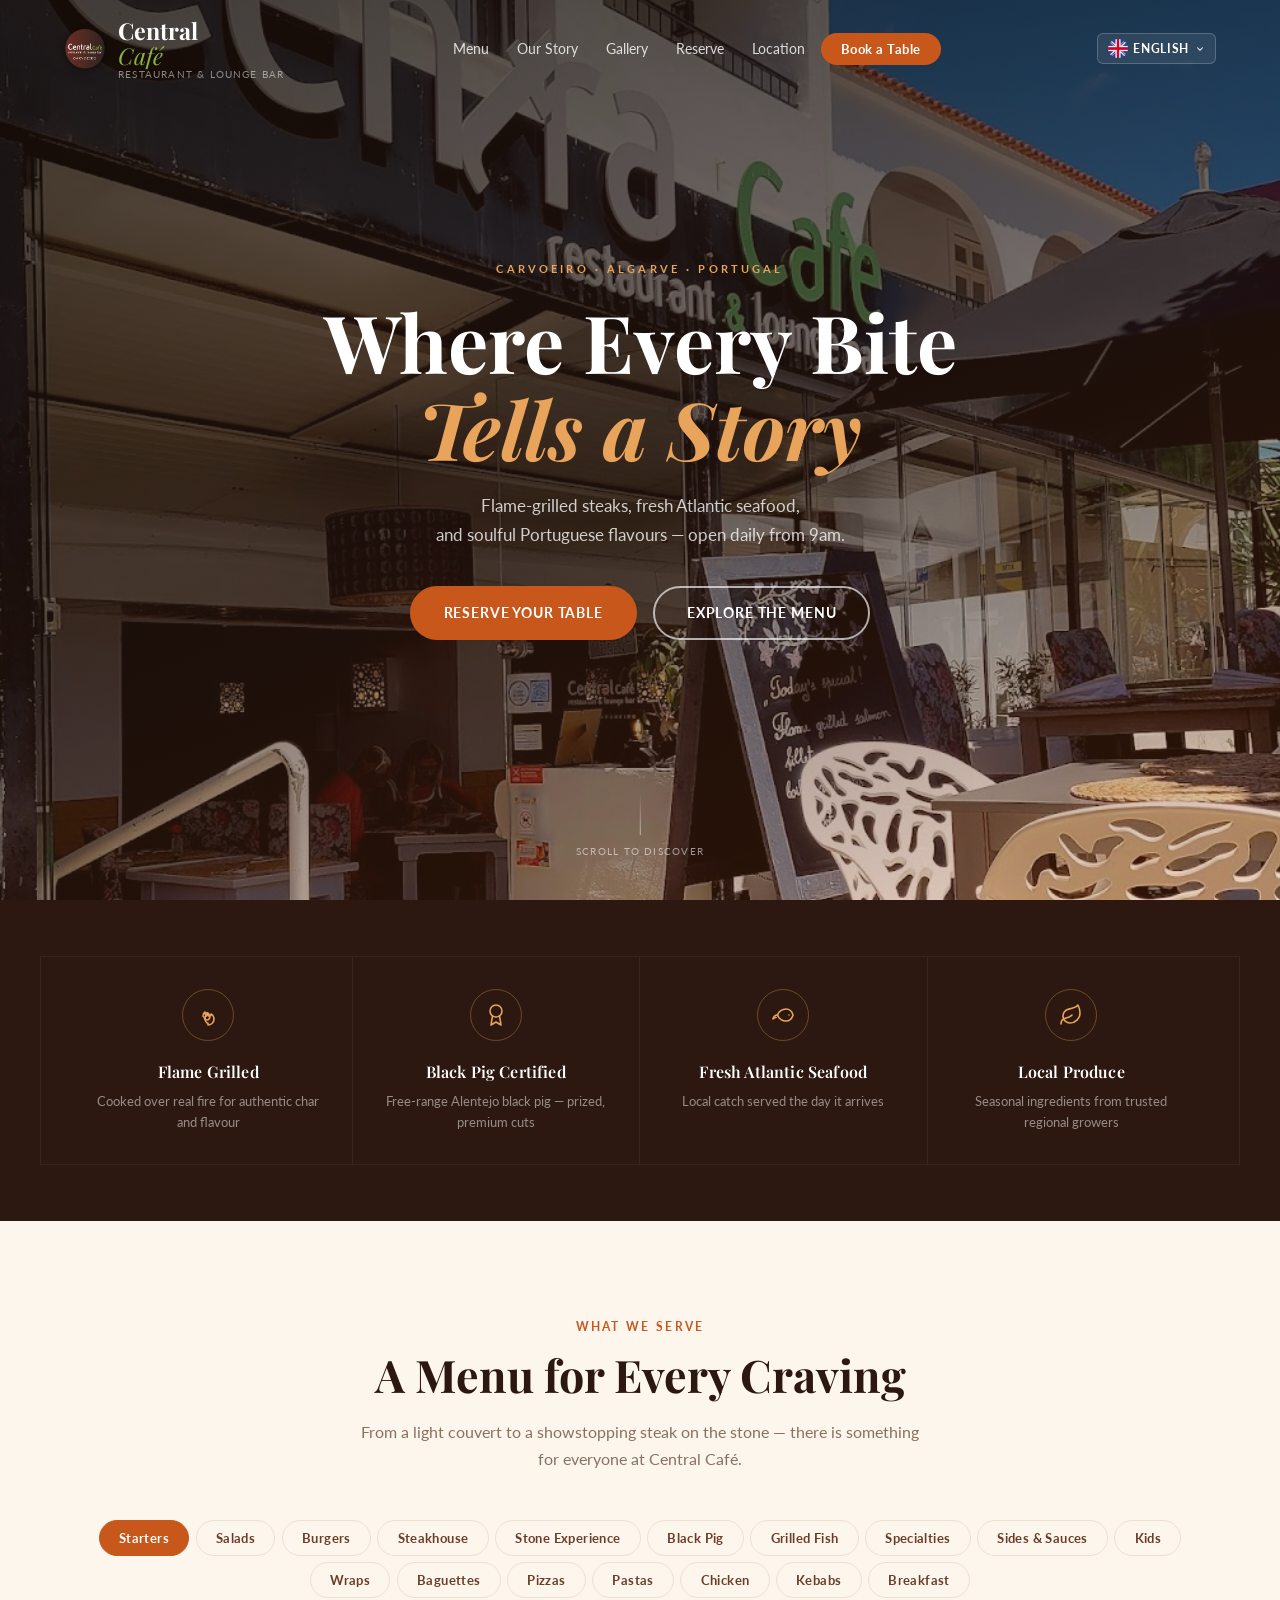
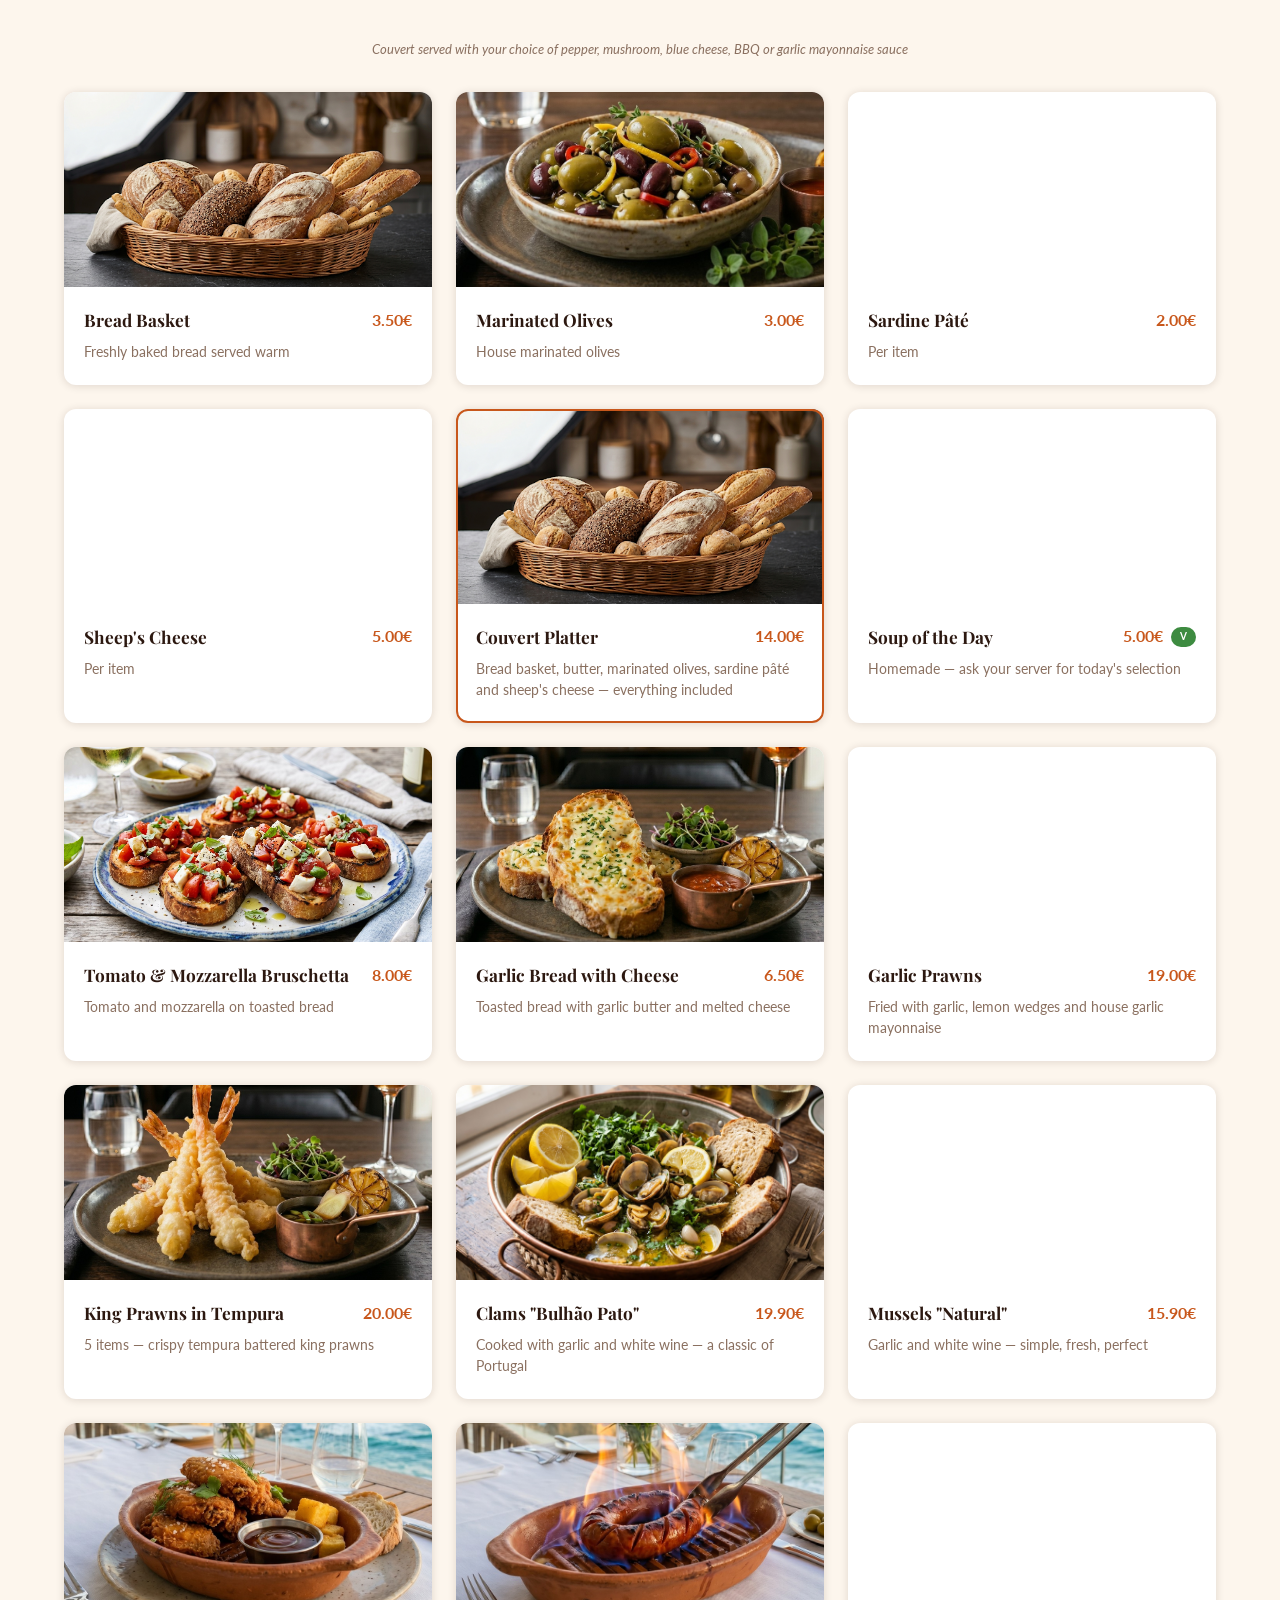
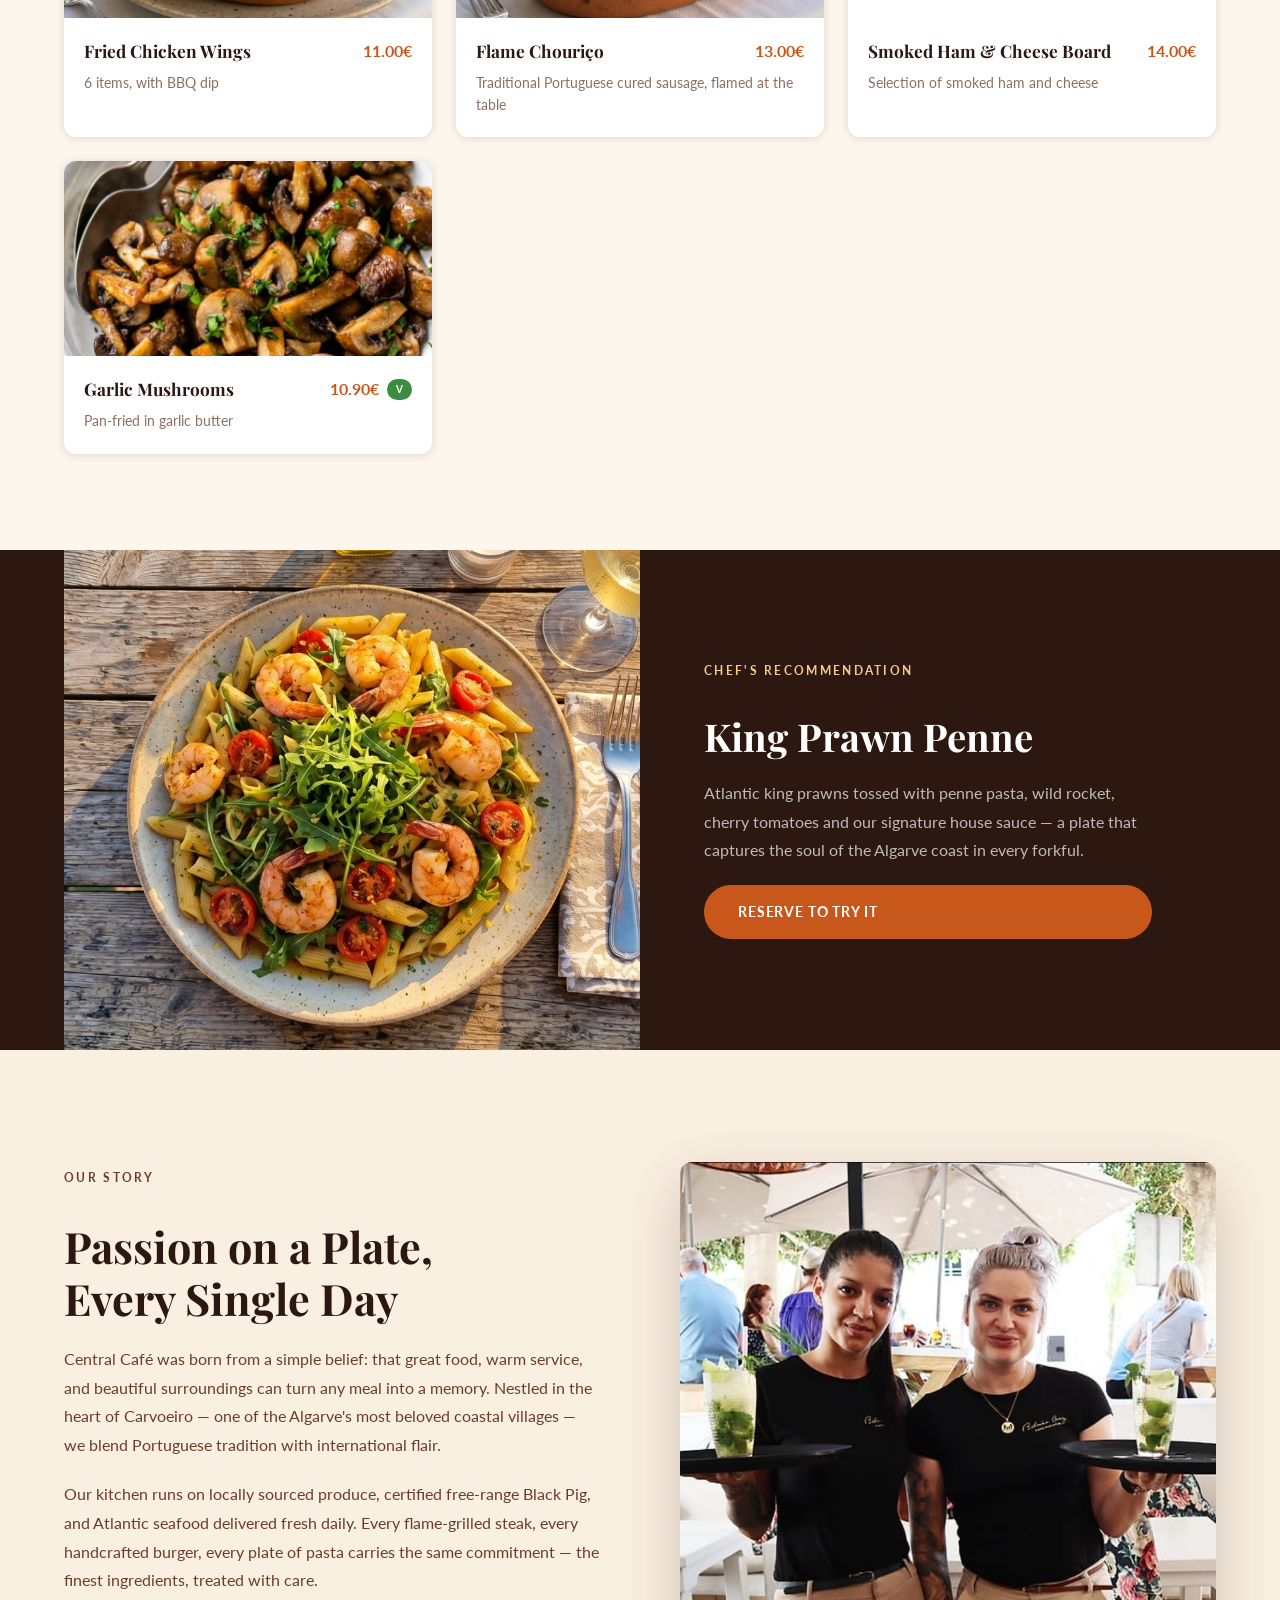
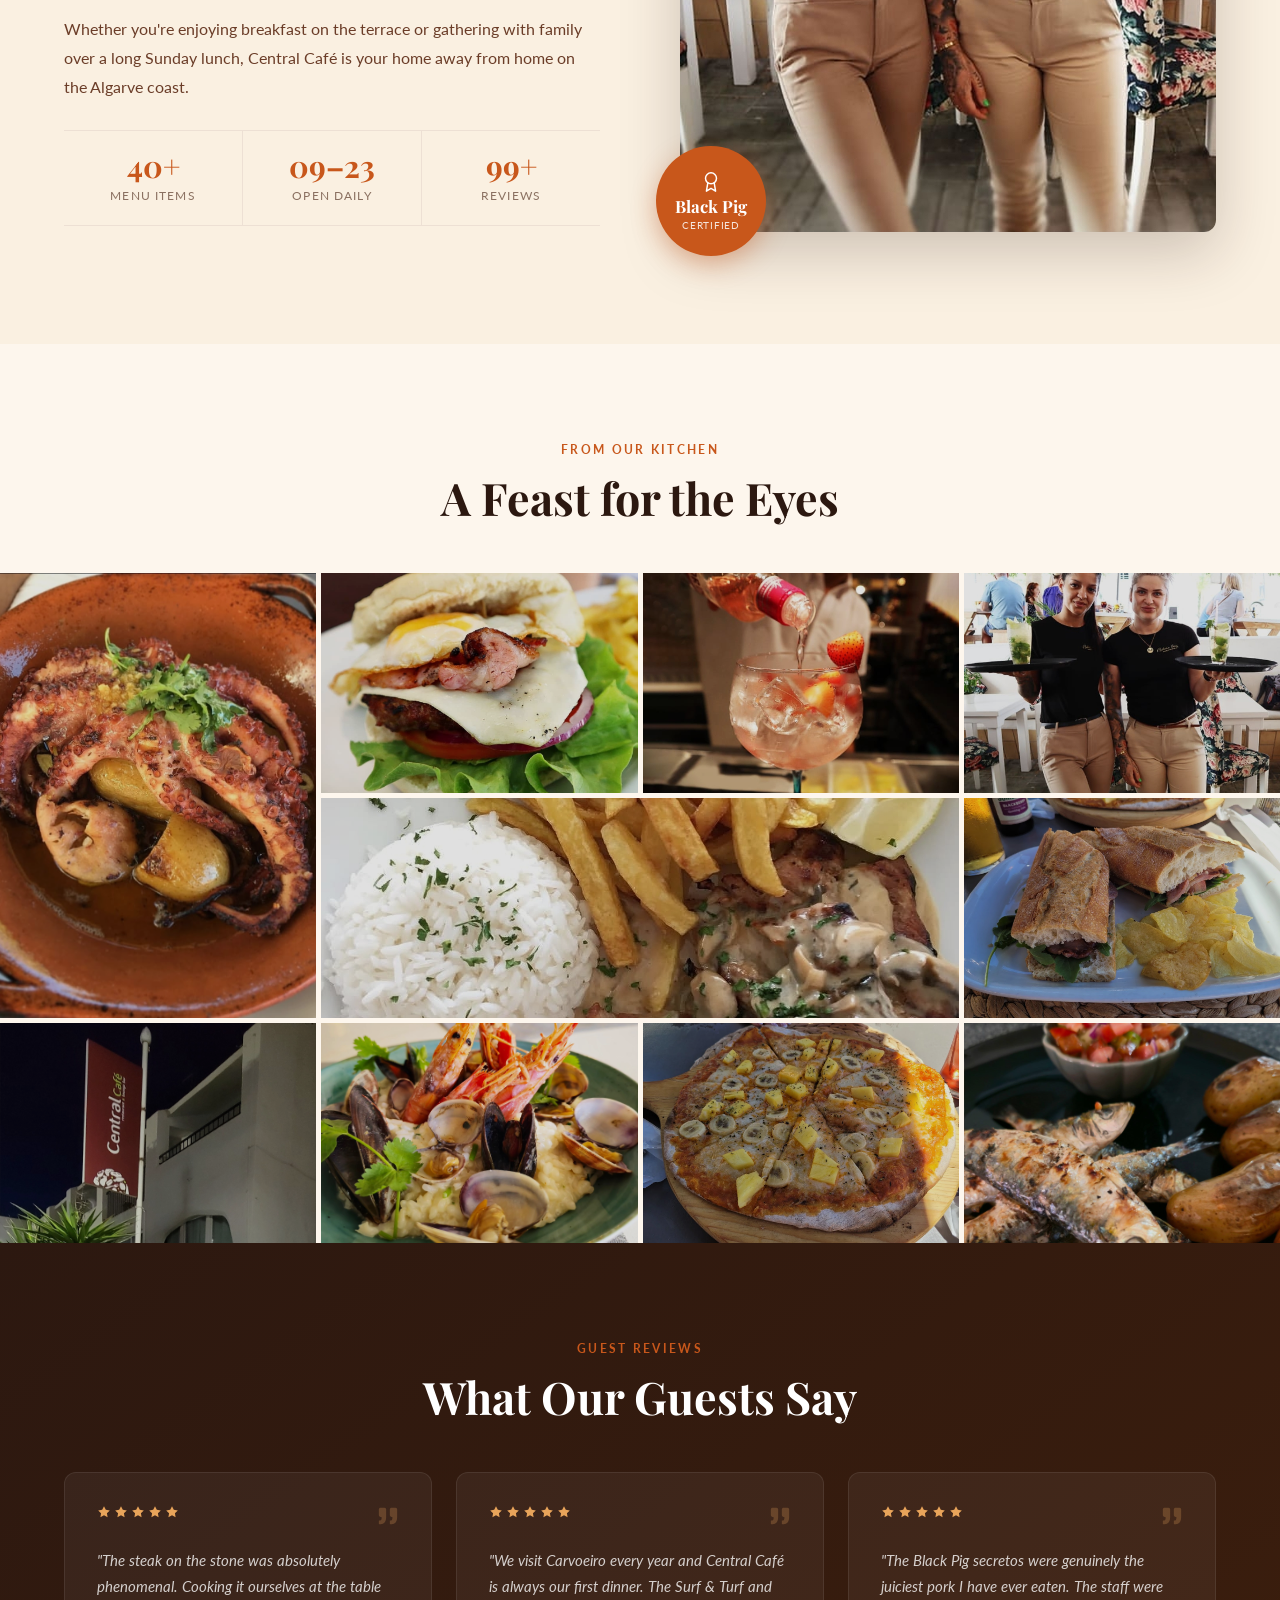
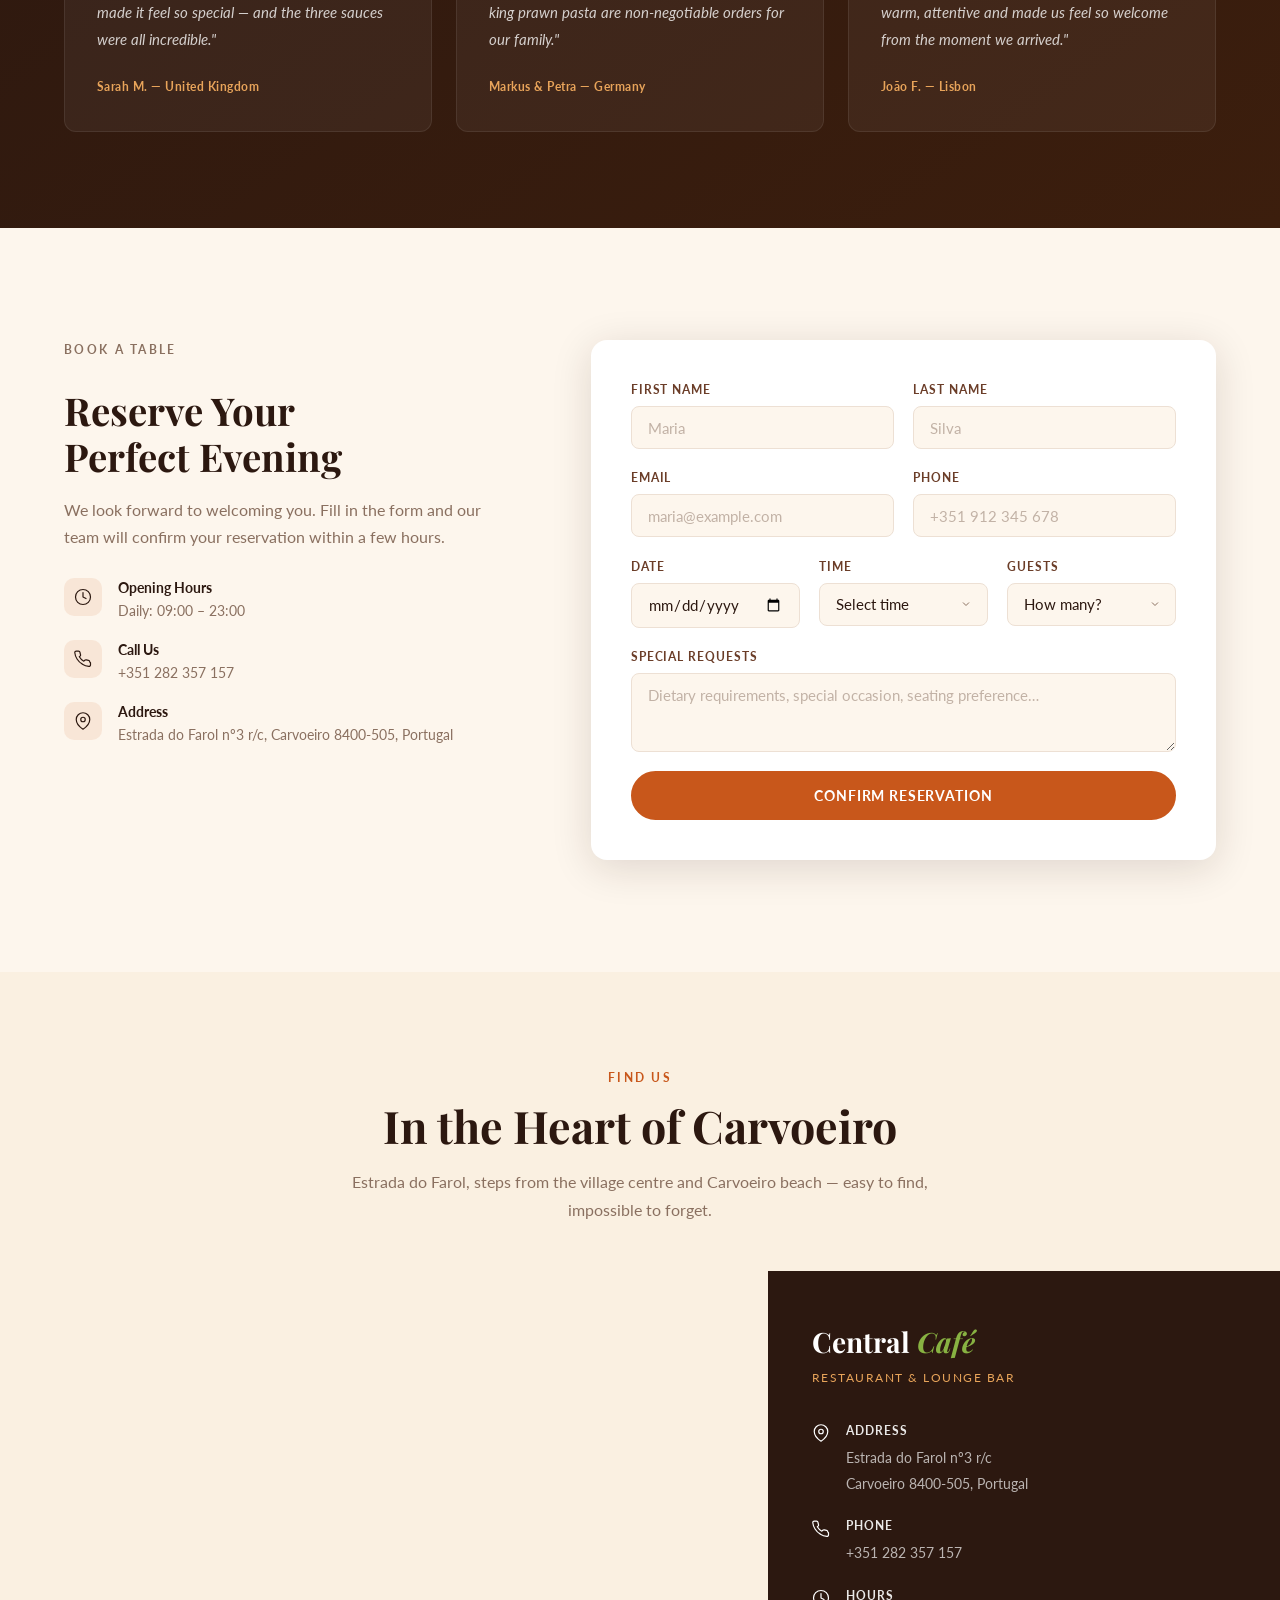
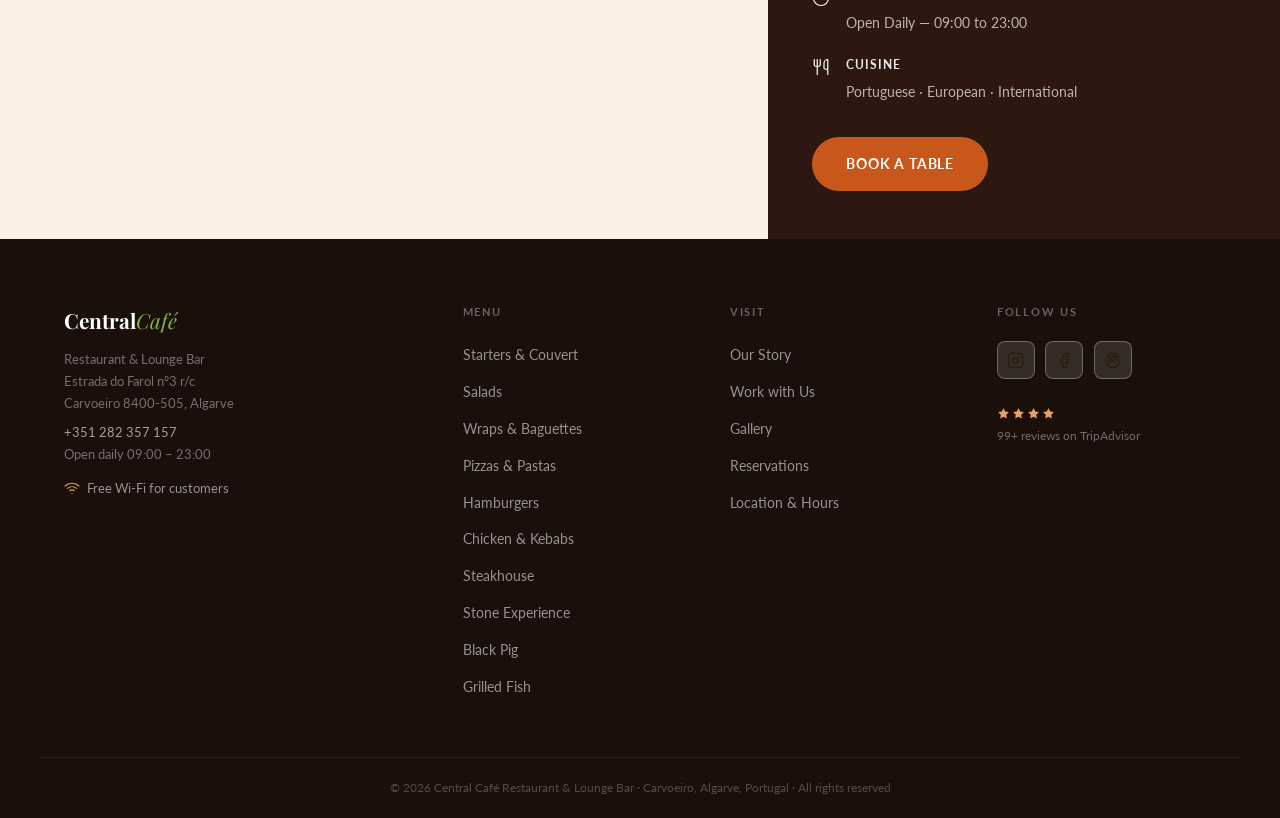
==== commit fffd6757: "Add files via upload" ====
--- a/index.html
+++ b/index.html
@@ -252,117 +252,117 @@
             <div class="menu-card">
               <div class="menu-card-img" style="background-image:url('images/bread.png')"></div>
               <div class="menu-card-body">
-                <div class="menu-card-top"><h4>Bread Basket</h4><span class="price">3.50€</span></div>
-                <p>Freshly baked bread served warm</p>
-              </div>
-            </div>
-            
+                <div class="menu-card-top"><h4 data-i18n="starters.breadbasket.name">Bread Basket</h4><span class="price">3.50€</span></div>
+                <p data-i18n="starters.breadbasket.desc">Freshly baked bread served warm</p>
+              </div>
+            </div>
+
             <div class="menu-card">
               <div class="menu-card-img" style="background-image:url('images/Marinated\ Olives.jpg')"></div>
               <div class="menu-card-body">
-                <div class="menu-card-top"><h4>Marinated Olives</h4><span class="price">3.00€</span></div>
-                <p>House marinated olives</p>
+                <div class="menu-card-top"><h4 data-i18n="starters.olives.name">Marinated Olives</h4><span class="price">3.00€</span></div>
+                <p data-i18n="starters.olives.desc">House marinated olives</p>
               </div>
             </div>
             <div class="menu-card">
               <div class="menu-card-img" style="background-image:url('https://images.unsplash.com/photo-1599487488170-d11ec9c172f0?w=400&q=80')"></div>
               <div class="menu-card-body">
-                <div class="menu-card-top"><h4>Sardine Pâté</h4><span class="price">2.00€</span></div>
-                <p>Per item</p>
+                <div class="menu-card-top"><h4 data-i18n="starters.sardinepate.name">Sardine Pâté</h4><span class="price">2.00€</span></div>
+                <p data-i18n="starters.sardinepate.desc">Per item</p>
               </div>
             </div>
             <div class="menu-card">
               <div class="menu-card-img" style="background-image:url('https://images.unsplash.com/photo-1486297678162-eb2a19b0a32d?w=400&q=80')"></div>
               <div class="menu-card-body">
-                <div class="menu-card-top"><h4>Sheep's Cheese</h4><span class="price">5.00€</span></div>
-                <p>Per item</p>
+                <div class="menu-card-top"><h4 data-i18n="starters.sheepscheese.name">Sheep's Cheese</h4><span class="price">5.00€</span></div>
+                <p data-i18n="starters.sheepscheese.desc">Per item</p>
               </div>
             </div>
             <div class="menu-card featured">
               <div class="menu-card-img" style="background-image:url('images/bread.png')"></div>
               <div class="menu-card-body">
-                <div class="menu-card-top"><h4>Couvert Platter</h4><span class="price">14.00€</span></div>
-                <p>Bread basket, butter, marinated olives, sardine pâté and sheep's cheese — everything included</p>
+                <div class="menu-card-top"><h4 data-i18n="starters.couvertplatter.name">Couvert Platter</h4><span class="price">14.00€</span></div>
+                <p data-i18n="starters.couvertplatter.desc">Bread basket, butter, marinated olives, sardine pâté and sheep's cheese — everything included</p>
               </div>
             </div>
             <div class="menu-card">
               <div class="menu-card-img" style="background-image:url('https://images.unsplash.com/photo-1547592166-23ac45744acd?w=400&q=80')"></div>
               <div class="menu-card-body">
-                <div class="menu-card-top"><h4>Soup of the Day</h4><span class="price">5.00€</span><span class="tag veg">V</span></div>
-                <p>Homemade — ask your server for today's selection</p>
+                <div class="menu-card-top"><h4 data-i18n="starters.soup.name">Soup of the Day</h4><span class="price">5.00€</span><span class="tag veg">V</span></div>
+                <p data-i18n="starters.soup.desc">Homemade — ask your server for today's selection</p>
               </div>
             </div>
             <div class="menu-card">
               <div class="menu-card-img" style="background-image:url('images/Bruschetta.jpg')"></div>
               <div class="menu-card-body">
-                <div class="menu-card-top"><h4>Tomato &amp; Mozzarella Bruschetta</h4><span class="price">8.00€</span></div>
-                <p>Tomato and mozzarella on toasted bread</p>
+                <div class="menu-card-top"><h4 data-i18n="starters.bruschetta.name">Tomato &amp; Mozzarella Bruschetta</h4><span class="price">8.00€</span></div>
+                <p data-i18n="starters.bruschetta.desc">Tomato and mozzarella on toasted bread</p>
               </div>
             </div>
             <div class="menu-card">
               <div class="menu-card-img" style="background-image:url('images/garlic_bread.jpg')"></div>
               <div class="menu-card-body">
-                <div class="menu-card-top"><h4>Garlic Bread with Cheese</h4><span class="price">6.50€</span></div>
-                <p>Toasted bread with garlic butter and melted cheese</p>
+                <div class="menu-card-top"><h4 data-i18n="starters.garlicbread.name">Garlic Bread with Cheese</h4><span class="price">6.50€</span></div>
+                <p data-i18n="starters.garlicbread.desc">Toasted bread with garlic butter and melted cheese</p>
               </div>
             </div>
             <div class="menu-card">
               <div class="menu-card-img" style="background-image:url('https://images.unsplash.com/photo-1565680018434-b513d5e5fd47?w=400&q=80')"></div>
               <div class="menu-card-body">
-                <div class="menu-card-top"><h4>Garlic Prawns</h4><span class="price">19.00€</span></div>
-                <p>Fried with garlic, lemon wedges and house garlic mayonnaise</p>
+                <div class="menu-card-top"><h4 data-i18n="starters.garlicprawns.name">Garlic Prawns</h4><span class="price">19.00€</span></div>
+                <p data-i18n="starters.garlicprawns.desc">Fried with garlic, lemon wedges and house garlic mayonnaise</p>
               </div>
             </div>
             <div class="menu-card">
               <div class="menu-card-img" style="background-image:url('images/King\ Prawns\ in\ Tempura.jpg')"></div>
               <div class="menu-card-body">
-                <div class="menu-card-top"><h4>King Prawns in Tempura</h4><span class="price">20.00€</span></div>
-                <p>5 items — crispy tempura battered king prawns</p>
+                <div class="menu-card-top"><h4 data-i18n="starters.tempura.name">King Prawns in Tempura</h4><span class="price">20.00€</span></div>
+                <p data-i18n="starters.tempura.desc">5 items — crispy tempura battered king prawns</p>
               </div>
             </div>
             <div class="menu-card">
               <div class="menu-card-img" style="background-image:url('images/claims.jpg')"></div>
               <div class="menu-card-body">
-                <div class="menu-card-top"><h4>Clams "Bulhão Pato"</h4><span class="price">19.90€</span></div>
-                <p>Cooked with garlic and white wine — a classic of Portugal</p>
+                <div class="menu-card-top"><h4 data-i18n="starters.clams.name">Clams "Bulhão Pato"</h4><span class="price">19.90€</span></div>
+                <p data-i18n="starters.clams.desc">Cooked with garlic and white wine — a classic of Portugal</p>
               </div>
             </div>
             <div class="menu-card">
               <div class="menu-card-img" style="background-image:url('https://images.unsplash.com/photo-1547592166-23ac45744acd?w=400&q=80')"></div>
               <div class="menu-card-body">
-                <div class="menu-card-top"><h4>Mussels "Natural"</h4><span class="price">15.90€</span></div>
-                <p>Garlic and white wine — simple, fresh, perfect</p>
+                <div class="menu-card-top"><h4 data-i18n="starters.mussels.name">Mussels "Natural"</h4><span class="price">15.90€</span></div>
+                <p data-i18n="starters.mussels.desc">Garlic and white wine — simple, fresh, perfect</p>
               </div>
             </div>
             <div class="menu-card">
               <div class="menu-card-img" style="background-image:url('images/bbq-fried-chicken-wings.jpg')"></div>
               <div class="menu-card-body">
-                <div class="menu-card-top"><h4>Fried Chicken Wings</h4><span class="price">11.00€</span></div>
-                <p>6 items, with BBQ dip</p>
+                <div class="menu-card-top"><h4 data-i18n="starters.chickenwings.name">Fried Chicken Wings</h4><span class="price">11.00€</span></div>
+                <p data-i18n="starters.chickenwings.desc">6 items, with BBQ dip</p>
               </div>
             </div>
             <div class="menu-card">
               <div class="menu-card-img" style="background-image:url('images/Flame-Chourico.jpg')"></div>
               <div class="menu-card-body">
-                <div class="menu-card-top"><h4>Flame Chouriço</h4><span class="price">13.00€</span></div>
-                <p>Traditional Portuguese cured sausage, flamed at the table</p>
+                <div class="menu-card-top"><h4 data-i18n="starters.chourico.name">Flame Chouriço</h4><span class="price">13.00€</span></div>
+                <p data-i18n="starters.chourico.desc">Traditional Portuguese cured sausage, flamed at the table</p>
               </div>
             </div>
             <div class="menu-card">
               <div class="menu-card-img" style="background-image:url('https://images.unsplash.com/photo-1486297678162-eb2a19b0a32d?w=400&q=80')"></div>
               <div class="menu-card-body">
-                <div class="menu-card-top"><h4>Smoked Ham &amp; Cheese Board</h4><span class="price">14.00€</span></div>
-                <p>Selection of smoked ham and cheese</p>
+                <div class="menu-card-top"><h4 data-i18n="starters.hamcheese.name">Smoked Ham &amp; Cheese Board</h4><span class="price">14.00€</span></div>
+                <p data-i18n="starters.hamcheese.desc">Selection of smoked ham and cheese</p>
               </div>
             </div>
             <div class="menu-card">
               <div class="menu-card-img" style="background-image:url('images/garlic_mushrooms_2026-04-17\ 203243.png')"></div>
               <div class="menu-card-body">
                 <div class="menu-card-top">
-                  <h4>Garlic Mushrooms</h4><span class="price">10.90€</span>
+                  <h4 data-i18n="starters.garlicmushrooms.name">Garlic Mushrooms</h4><span class="price">10.90€</span>
                   <span class="tag veg">V</span>
                 </div>
-                <p>Pan-fried in garlic butter</p>
+                <p data-i18n="starters.garlicmushrooms.desc">Pan-fried in garlic butter</p>
               </div>
             </div>
           </div>
@@ -375,30 +375,29 @@
             <div class="menu-card">
               <div class="menu-card-img" style="background-image:url('https://images.unsplash.com/photo-1546793665-c74683f339c1?w=400&q=80')"></div>
               <div class="menu-card-body">
-                <div class="menu-card-top"><h4>Caesar</h4><span class="price">16.90€</span><span class="tag new" data-i18n="tag.new">New</span></div>
-                <p>Chicken breast, poached egg, lettuce, croutons, house caesar dressing, parmesan</p>
+                <div class="menu-card-top"><h4 data-i18n="salads.caesar.name">Caesar</h4><span class="price">16.90€</span><span class="tag new" data-i18n="tag.new">New</span></div>
+                <p data-i18n="salads.caesar.desc">Chicken breast, poached egg, lettuce, croutons, house caesar dressing, parmesan</p>
               </div>
             </div>
             <div class="menu-card">
               <div class="menu-card-img" style="background-image:url('images/salmon-salad.jpg')"></div>
               <div class="menu-card-body">
-                <div class="menu-card-top"><h4>Salmon</h4><span class="price">17.90€</span></div>
-                <p>Smoked salmon and avocado with a touch of lemon</p>
-              </div>
-            </div>
-
+                <div class="menu-card-top"><h4 data-i18n="salads.salmon.name">Salmon</h4><span class="price">17.90€</span></div>
+                <p data-i18n="salads.salmon.desc">Smoked salmon and avocado with a touch of lemon</p>
+              </div>
+            </div>
             <div class="menu-card">
               <div class="menu-card-img" style="background-image:url('images/grill-chicken-salad.jpg')"></div>
               <div class="menu-card-body">
-                <div class="menu-card-top"><h4>Chicken</h4><span class="price">13.75€</span></div>
-                <p>Flame grilled chicken breast with bacon and avocado</p>
+                <div class="menu-card-top"><h4 data-i18n="salads.chicken.name">Chicken</h4><span class="price">13.75€</span></div>
+                <p data-i18n="salads.chicken.desc">Flame grilled chicken breast with bacon and avocado</p>
               </div>
             </div>
             <div class="menu-card">
               <div class="menu-card-img" style="background-image:url('https://images.unsplash.com/photo-1559847844-5315695dadae?w=400&q=80')"></div>
               <div class="menu-card-body">
-                <div class="menu-card-top"><h4>Mozzarella</h4><span class="price">12.90€</span><span class="tag veg">V</span></div>
-                <p>Mozzarella, tomato and basil</p>
+                <div class="menu-card-top"><h4 data-i18n="salads.mozzarella.name">Mozzarella</h4><span class="price">12.90€</span><span class="tag veg">V</span></div>
+                <p data-i18n="salads.mozzarella.desc">Mozzarella, tomato and basil</p>
               </div>
             </div>
           </div>
@@ -411,57 +410,57 @@
             <div class="menu-card featured">
               <div class="menu-card-img" style="background-image:url('images/20260417_164143_Instagram.jpg')"></div>
               <div class="menu-card-body">
-                <div class="menu-card-top"><h4>Special One</h4><span class="price">16.90€</span></div>
-                <p>100% beef, bacon, fried egg, cheese, tomato and onion</p>
+                <div class="menu-card-top"><h4 data-i18n="burgers.specialone.name">Special One</h4><span class="price">16.90€</span></div>
+                <p data-i18n="burgers.specialone.desc">100% beef, bacon, fried egg, cheese, tomato and onion</p>
               </div>
             </div>
             <div class="menu-card">
               <div class="menu-card-img" style="background-image:url('https://images.unsplash.com/photo-1550317138-10000687a72b?w=400&q=80')"></div>
               <div class="menu-card-body">
-                <div class="menu-card-top"><h4>Double</h4><span class="price">17.90€</span></div>
-                <p>100% beef x2, cheese, bacon, tomato and onion</p>
+                <div class="menu-card-top"><h4 data-i18n="burgers.double.name">Double</h4><span class="price">17.90€</span></div>
+                <p data-i18n="burgers.double.desc">100% beef x2, cheese, bacon, tomato and onion</p>
               </div>
             </div>
             <div class="menu-card">
               <div class="menu-card-img" style="background-image:url('https://images.unsplash.com/photo-1571091718767-18b5b1457add?w=400&q=80')"></div>
               <div class="menu-card-body">
-                <div class="menu-card-top"><h4>Classic</h4><span class="price">14.00€</span></div>
-                <p>100% beef, lettuce, tomato and onion</p>
+                <div class="menu-card-top"><h4 data-i18n="burgers.classic.name">Classic</h4><span class="price">14.00€</span></div>
+                <p data-i18n="burgers.classic.desc">100% beef, lettuce, tomato and onion</p>
               </div>
             </div>
             <div class="menu-card">
               <div class="menu-card-img" style="background-image:url('https://images.unsplash.com/photo-1568901346375-23c9450c58cd?w=400&q=80')"></div>
               <div class="menu-card-body">
-                <div class="menu-card-top"><h4>Cheese Burger</h4><span class="price">15.00€</span></div>
-                <p>100% beef, cheese, lettuce, tomato and onion</p>
+                <div class="menu-card-top"><h4 data-i18n="burgers.cheeseburger.name">Cheese Burger</h4><span class="price">15.00€</span></div>
+                <p data-i18n="burgers.cheeseburger.desc">100% beef, cheese, lettuce, tomato and onion</p>
               </div>
             </div>
             <div class="menu-card">
               <div class="menu-card-img" style="background-image:url('https://images.unsplash.com/photo-1550547660-d9450f859349?w=400&q=80')"></div>
               <div class="menu-card-body">
-                <div class="menu-card-top"><h4>Fried Onion Burger</h4><span class="price">16.00€</span></div>
-                <p>100% beef, cheese, soft fried onion and tomato</p>
+                <div class="menu-card-top"><h4 data-i18n="burgers.friedonion.name">Fried Onion Burger</h4><span class="price">16.00€</span></div>
+                <p data-i18n="burgers.friedonion.desc">100% beef, cheese, soft fried onion and tomato</p>
               </div>
             </div>
             <div class="menu-card">
               <div class="menu-card-img" style="background-image:url('https://images.unsplash.com/photo-1606755962773-d324e0a13086?w=400&q=80')"></div>
               <div class="menu-card-body">
-                <div class="menu-card-top"><h4>Chicken Piri-Piri</h4><span class="price">15.90€</span></div>
-                <p>Chicken breast, cheese, piri-piri sauce, tomato and onion</p>
+                <div class="menu-card-top"><h4 data-i18n="burgers.chickenpiri.name">Chicken Piri-Piri</h4><span class="price">15.90€</span></div>
+                <p data-i18n="burgers.chickenpiri.desc">Chicken breast, cheese, piri-piri sauce, tomato and onion</p>
               </div>
             </div>
             <div class="menu-card">
               <div class="menu-card-img" style="background-image:url('https://images.unsplash.com/photo-1520072959219-c595dc870360?w=400&q=80')"></div>
               <div class="menu-card-body">
-                <div class="menu-card-top"><h4>Veggie</h4><span class="price">15.90€</span><span class="tag veg">V</span></div>
-                <p>100% vegetable burger, tomato and onion</p>
+                <div class="menu-card-top"><h4 data-i18n="burgers.veggie.name">Veggie</h4><span class="price">15.90€</span><span class="tag veg">V</span></div>
+                <p data-i18n="burgers.veggie.desc">100% vegetable burger, tomato and onion</p>
               </div>
             </div>
             <div class="menu-card">
               <div class="menu-card-img" style="background-image:url('images/salmon_sandwich.png')"></div>
               <div class="menu-card-body">
-                <div class="menu-card-top"><h4>Salmon</h4><span class="price">15.90€</span></div>
-                <p>Salmon, cream cheese, onion and tomato</p>
+                <div class="menu-card-top"><h4 data-i18n="burgers.salmon.name">Salmon</h4><span class="price">15.90€</span></div>
+                <p data-i18n="burgers.salmon.desc">Salmon, cream cheese, onion and tomato</p>
               </div>
             </div>
           </div>
@@ -474,43 +473,43 @@
             <div class="menu-card featured">
               <div class="menu-card-img" style="background-image:url('images/surf-turf.jpg')"></div>
               <div class="menu-card-body">
-                <div class="menu-card-top"><h4>Surf &amp; Turf</h4><span class="price">34.90€</span><span class="tag new" data-i18n="tag.new">New</span></div>
-                <p>Flame grilled fillet and king prawns, with asparagus and home-made chips</p>
+                <div class="menu-card-top"><h4 data-i18n="steakhouse.surfturf.name">Surf &amp; Turf</h4><span class="price">34.90€</span><span class="tag new" data-i18n="tag.new">New</span></div>
+                <p data-i18n="steakhouse.surfturf.desc">Flame grilled fillet and king prawns, with asparagus and home-made chips</p>
               </div>
             </div>
             <div class="menu-card">
               <div class="menu-card-img" style="background-image:url('https://images.unsplash.com/photo-1544025162-d76694265947?w=400&q=80')"></div>
               <div class="menu-card-body">
-                <div class="menu-card-top"><h4>Rib Eye</h4><span class="price">23.90€</span></div>
-                <p>approx. 300g — flame grilled</p>
+                <div class="menu-card-top"><h4 data-i18n="steakhouse.ribeye.name">Rib Eye</h4><span class="price">23.90€</span></div>
+                <p data-i18n="steakhouse.ribeye.desc">approx. 300g — flame grilled</p>
               </div>
             </div>
             <div class="menu-card">
               <div class="menu-card-img" style="background-image:url('images/tbone.jpg')"></div>
               <div class="menu-card-body">
-                <div class="menu-card-top"><h4>T-Bone</h4><span class="price">25.90€</span></div>
-                <p>approx. 400g — flame grilled</p>
+                <div class="menu-card-top"><h4 data-i18n="steakhouse.tbone.name">T-Bone</h4><span class="price">25.90€</span></div>
+                <p data-i18n="steakhouse.tbone.desc">approx. 400g — flame grilled</p>
               </div>
             </div>
             <div class="menu-card">
               <div class="menu-card-img" style="background-image:url('https://images.unsplash.com/photo-1529692236671-f1f6cf9683ba?w=400&q=80')"></div>
               <div class="menu-card-body">
-                <div class="menu-card-top"><h4>Sirloin</h4><span class="price">21.90€</span></div>
-                <p>approx. 280g — flame grilled</p>
+                <div class="menu-card-top"><h4 data-i18n="steakhouse.sirloin.name">Sirloin</h4><span class="price">21.90€</span></div>
+                <p data-i18n="steakhouse.sirloin.desc">approx. 280g — flame grilled</p>
               </div>
             </div>
             <div class="menu-card">
               <div class="menu-card-img" style="background-image:url('images/Fillet.jpg')"></div>
               <div class="menu-card-body">
-                <div class="menu-card-top"><h4>Fillet</h4><span class="price">29.00€</span></div>
-                <p>approx. 280g — flame grilled, the most tender cut</p>
+                <div class="menu-card-top"><h4 data-i18n="steakhouse.fillet.name">Fillet</h4><span class="price">29.00€</span></div>
+                <p data-i18n="steakhouse.fillet.desc">approx. 280g — flame grilled, the most tender cut</p>
               </div>
             </div>
             <div class="menu-card">
               <div class="menu-card-img" style="background-image:url('https://images.unsplash.com/photo-1544025162-d76694265947?w=400&q=80')"></div>
               <div class="menu-card-body">
-                <div class="menu-card-top"><h4>Pepper Steak</h4><span class="price">26.00€</span></div>
-                <p>Sirloin with creamy pepper sauce, served with sautéed vegetables &amp; gratin potatoes</p>
+                <div class="menu-card-top"><h4 data-i18n="steakhouse.peppersteak.name">Pepper Steak</h4><span class="price">26.00€</span></div>
+                <p data-i18n="steakhouse.peppersteak.desc">Sirloin with creamy pepper sauce, served with sautéed vegetables &amp; gratin potatoes</p>
               </div>
             </div>
           </div>
@@ -532,31 +531,31 @@
               </div>
             </div>
             <div class="menu-card">
-              
-              <div class="menu-card-body">
-                <div class="menu-card-top"><h4>Rib Eye Steak</h4><span class="price">25.90€</span></div>
-                <p>approx. 300g</p>
-              </div>
-            </div>
-            <div class="menu-card">
-              
-              <div class="menu-card-body">
-                <div class="menu-card-top"><h4>T-Bone Steak</h4><span class="price">27.90€</span></div>
-                <p>approx. 400g</p>
-              </div>
-            </div>
-            <div class="menu-card">
-              
-              <div class="menu-card-body">
-                <div class="menu-card-top"><h4>Sirloin Steak</h4><span class="price">23.90€</span></div>
-                <p>approx. 280g</p>
-              </div>
-            </div>
-            <div class="menu-card">
-              
-              <div class="menu-card-body">
-                <div class="menu-card-top"><h4>Fillet Steak</h4><span class="price">29.90€</span></div>
-                <p>approx. 280g</p>
+
+              <div class="menu-card-body">
+                <div class="menu-card-top"><h4 data-i18n="stone.ribeye.name">Rib Eye Steak</h4><span class="price">25.90€</span></div>
+                <p data-i18n="stone.ribeye.desc">approx. 300g</p>
+              </div>
+            </div>
+            <div class="menu-card">
+
+              <div class="menu-card-body">
+                <div class="menu-card-top"><h4 data-i18n="stone.tbone.name">T-Bone Steak</h4><span class="price">27.90€</span></div>
+                <p data-i18n="stone.tbone.desc">approx. 400g</p>
+              </div>
+            </div>
+            <div class="menu-card">
+
+              <div class="menu-card-body">
+                <div class="menu-card-top"><h4 data-i18n="stone.sirloin.name">Sirloin Steak</h4><span class="price">23.90€</span></div>
+                <p data-i18n="stone.sirloin.desc">approx. 280g</p>
+              </div>
+            </div>
+            <div class="menu-card">
+
+              <div class="menu-card-body">
+                <div class="menu-card-top"><h4 data-i18n="stone.fillet.name">Fillet Steak</h4><span class="price">29.90€</span></div>
+                <p data-i18n="stone.fillet.desc">approx. 280g</p>
               </div>
             </div>
           </div>
@@ -569,22 +568,22 @@
             <div class="menu-card featured">
               <div class="menu-card-img" style="background-image:url('images/20260417_164004_Instagram.jpg')"></div>
               <div class="menu-card-body">
-                <div class="menu-card-top"><h4>Tender Fillet</h4><span class="price">19.90€</span></div>
-                <p>approx. 230g — flame grilled with cream sauce and mushrooms</p>
+                <div class="menu-card-top"><h4 data-i18n="blackpig.tenderfillet.name">Tender Fillet</h4><span class="price">19.90€</span></div>
+                <p data-i18n="blackpig.tenderfillet.desc">approx. 230g — flame grilled with cream sauce and mushrooms</p>
               </div>
             </div>
             <div class="menu-card">
               <div class="menu-card-img" style="background-image:url('images/Secretos.jpg')"></div>
               <div class="menu-card-body">
-                <div class="menu-card-top"><h4>Secretos</h4><span class="price">18.90€</span></div>
-                <p>Flame grilled — highly prized, incredibly juicy hidden cut</p>
+                <div class="menu-card-top"><h4 data-i18n="blackpig.secretos.name">Secretos</h4><span class="price">18.90€</span></div>
+                <p data-i18n="blackpig.secretos.desc">Flame grilled — highly prized, incredibly juicy hidden cut</p>
               </div>
             </div>
             <div class="menu-card">
               <div class="menu-card-img" style="background-image:url('https://images.unsplash.com/photo-1544025162-d76694265947?w=400&q=80')"></div>
               <div class="menu-card-body">
-                <div class="menu-card-top"><h4>Rack of Ribs</h4><span class="price">18.90€</span></div>
-                <p>Flame grilled, served with BBQ sauce</p>
+                <div class="menu-card-top"><h4 data-i18n="blackpig.ribs.name">Rack of Ribs</h4><span class="price">18.90€</span></div>
+                <p data-i18n="blackpig.ribs.desc">Flame grilled, served with BBQ sauce</p>
               </div>
             </div>
           </div>
@@ -597,71 +596,71 @@
             <div class="menu-card">
               <div class="menu-card-img" style="background-image:url('images/sardinesv2.jpg')"></div>
               <div class="menu-card-body">
-                <div class="menu-card-top"><h4>Sardines</h4><span class="price">15.90€</span></div>
-                <p>Served with traditional potato and local salad</p>
+                <div class="menu-card-top"><h4 data-i18n="fish.sardines.name">Sardines</h4><span class="price">15.90€</span></div>
+                <p data-i18n="fish.sardines.desc">Served with traditional potato and local salad</p>
               </div>
             </div>
             <div class="menu-card">
               <div class="menu-card-img" style="background-image:url('images/cod-fillet.jpg')"></div>
               <div class="menu-card-body">
-                <div class="menu-card-top"><h4>Cod</h4><span class="price">14.90€</span></div>
-                <p>Loin of salt cod</p>
+                <div class="menu-card-top"><h4 data-i18n="fish.cod.name">Cod</h4><span class="price">14.90€</span></div>
+                <p data-i18n="fish.cod.desc">Loin of salt cod</p>
               </div>
             </div>
             <div class="menu-card">
               <div class="menu-card-img" style="background-image:url('images/seabass.jpg')"></div>
               <div class="menu-card-body">
-                <div class="menu-card-top"><h4>Seabass</h4><span class="price">19.90€</span></div>
-                <p>Fillet</p>
+                <div class="menu-card-top"><h4 data-i18n="fish.seabass.name">Seabass</h4><span class="price">19.90€</span></div>
+                <p data-i18n="fish.seabass.desc">Fillet</p>
               </div>
             </div>
             <div class="menu-card">
               <div class="menu-card-img" style="background-image:url('images/salmon.png')"></div>
               <div class="menu-card-body">
-                <div class="menu-card-top"><h4>Salmon</h4><span class="price">18.90€</span></div>
-                <p>Fillet</p>
+                <div class="menu-card-top"><h4 data-i18n="fish.salmon.name">Salmon</h4><span class="price">18.90€</span></div>
+                <p data-i18n="fish.salmon.desc">Fillet</p>
               </div>
             </div>
             <div class="menu-card">
               <div class="menu-card-img" style="background-image:url('images/Golden-Bream-Fillet.jpg')"></div>
               <div class="menu-card-body">
-                <div class="menu-card-top"><h4>Golden Bream</h4><span class="price">19.90€</span></div>
-                <p>Fillet</p>
+                <div class="menu-card-top"><h4 data-i18n="fish.goldenbream.name">Golden Bream</h4><span class="price">19.90€</span></div>
+                <p data-i18n="fish.goldenbream.desc">Fillet</p>
               </div>
             </div>
             <div class="menu-card">
               <div class="menu-card-img" style="background-image:url('images/tuna-steak.jpg')"></div>
               <div class="menu-card-body">
-                <div class="menu-card-top"><h4>Tuna</h4><span class="price">17.90€</span></div>
-                <p>Steak</p>
+                <div class="menu-card-top"><h4 data-i18n="fish.tuna.name">Tuna</h4><span class="price">17.90€</span></div>
+                <p data-i18n="fish.tuna.desc">Steak</p>
               </div>
             </div>
             <div class="menu-card">
               <div class="menu-card-img" style="background-image:url('https://images.unsplash.com/photo-1559847844-5315695dadae?w=400&q=80')"></div>
               <div class="menu-card-body">
-                <div class="menu-card-top"><h4>Fish Cataplana</h4><span class="price">22.00€</span></div>
-                <p>Traditional Portuguese clay-pot fish stew</p>
+                <div class="menu-card-top"><h4 data-i18n="fish.fishcataplana.name">Fish Cataplana</h4><span class="price">22.00€</span></div>
+                <p data-i18n="fish.fishcataplana.desc">Traditional Portuguese clay-pot fish stew</p>
               </div>
             </div>
             <div class="menu-card">
               <div class="menu-card-img" style="background-image:url('https://images.unsplash.com/photo-1565680018434-b513d5e5fd47?w=400&q=80')"></div>
               <div class="menu-card-body">
-                <div class="menu-card-top"><h4>Seafood Cataplana</h4><span class="price">24.00€</span></div>
-                <p>Traditional Portuguese clay-pot seafood stew</p>
+                <div class="menu-card-top"><h4 data-i18n="fish.seafoodcataplana.name">Seafood Cataplana</h4><span class="price">24.00€</span></div>
+                <p data-i18n="fish.seafoodcataplana.desc">Traditional Portuguese clay-pot seafood stew</p>
               </div>
             </div>
             <div class="menu-card">
               <div class="menu-card-img" style="background-image:url('https://images.unsplash.com/photo-1547592166-23ac45744acd?w=400&q=80')"></div>
               <div class="menu-card-body">
-                <div class="menu-card-top"><h4>Mussels Cataplana</h4><span class="price">18.00€</span></div>
-                <p>Mussels in a traditional Portuguese clay-pot</p>
+                <div class="menu-card-top"><h4 data-i18n="fish.musselscataplana.name">Mussels Cataplana</h4><span class="price">18.00€</span></div>
+                <p data-i18n="fish.musselscataplana.desc">Mussels in a traditional Portuguese clay-pot</p>
               </div>
             </div>
             <div class="menu-card">
               <div class="menu-card-img" style="background-image:url('images/Vegetarian\ Cataplana.jpg')"></div>
               <div class="menu-card-body">
-                <div class="menu-card-top"><h4>Vegetarian Cataplana</h4><span class="price">17.00€</span><span class="tag veg">V</span></div>
-                <p>Seasonal vegetables in a traditional Portuguese clay-pot</p>
+                <div class="menu-card-top"><h4 data-i18n="fish.vegcataplana.name">Vegetarian Cataplana</h4><span class="price">17.00€</span><span class="tag veg">V</span></div>
+                <p data-i18n="fish.vegcataplana.desc">Seasonal vegetables in a traditional Portuguese clay-pot</p>
               </div>
             </div>
           </div>
@@ -674,22 +673,22 @@
             <div class="menu-card">
               <div class="menu-card-img" style="background-image:url('images/tuna-steak.jpg')"></div>
               <div class="menu-card-body">
-                <div class="menu-card-top"><h4>Local Tuna Steak</h4><span class="price">25.90€</span></div>
-                <p>With fried onions on a clay pan, served with boiled potatoes</p>
+                <div class="menu-card-top"><h4 data-i18n="specialties.tunasteak.name">Local Tuna Steak</h4><span class="price">25.90€</span></div>
+                <p data-i18n="specialties.tunasteak.desc">With fried onions on a clay pan, served with boiled potatoes</p>
               </div>
             </div>
             <div class="menu-card">
               <div class="menu-card-img" style="background-image:url('images/Portuguese-Steak-Sirloin.png')"></div>
               <div class="menu-card-body">
-                <div class="menu-card-top"><h4>Portuguese Steak</h4><span class="price">24.90€</span></div>
-                <p>Sirloin in a garlic and wine sauce, topped with a slice of presunto ham and home-made chips</p>
+                <div class="menu-card-top"><h4 data-i18n="specialties.portuguesesteak.name">Portuguese Steak</h4><span class="price">24.90€</span></div>
+                <p data-i18n="specialties.portuguesesteak.desc">Sirloin in a garlic and wine sauce, topped with a slice of presunto ham and home-made chips</p>
               </div>
             </div>
             <div class="menu-card">
               <div class="menu-card-img" style="background-image:url('images/Grilled-Octopus.jpg')"></div>
               <div class="menu-card-body">
-                <div class="menu-card-top"><h4>Grilled Octopus</h4><span class="price">40.90€</span></div>
-                <p>Served with potatoes from the oven on a clay pan</p>
+                <div class="menu-card-top"><h4 data-i18n="specialties.octopus.name">Grilled Octopus</h4><span class="price">40.90€</span></div>
+                <p data-i18n="specialties.octopus.desc">Served with potatoes from the oven on a clay pan</p>
               </div>
             </div>
           </div>
@@ -702,57 +701,57 @@
             <div class="menu-card">
               <div class="menu-card-img" style="background-image:url('https://images.unsplash.com/photo-1512621776951-a57141f2eefd?w=400&q=80')"></div>
               <div class="menu-card-body">
-                <div class="menu-card-top"><h4>Sautéed Vegetables</h4><span class="price">6.00€</span><span class="tag veg">V</span></div>
-                <p>Seasonal vegetables sautéed to order</p>
+                <div class="menu-card-top"><h4 data-i18n="sides.vegetables.name">Sautéed Vegetables</h4><span class="price">6.00€</span><span class="tag veg">V</span></div>
+                <p data-i18n="sides.vegetables.desc">Seasonal vegetables sautéed to order</p>
               </div>
             </div>
             <div class="menu-card">
               <div class="menu-card-img" style="background-image:url('images/sauces.jpg')"></div>
               <div class="menu-card-body">
-                <div class="menu-card-top"><h4>Sauces</h4><span class="price">3.45€</span></div>
-                <p>Mushroom, pepper, blue cheese, BBQ, garlic mayonnaise, agridoce or soya sauce</p>
+                <div class="menu-card-top"><h4 data-i18n="sides.sauces.name">Sauces</h4><span class="price">3.45€</span></div>
+                <p data-i18n="sides.sauces.desc">Mushroom, pepper, blue cheese, BBQ, garlic mayonnaise, agridoce or soya sauce</p>
               </div>
             </div>
             <div class="menu-card">
               <div class="menu-card-img" style="background-image:url('images/home-made-chips.jpg')"></div>
               <div class="menu-card-body">
-                <div class="menu-card-top"><h4>Home-Made Chips — 1 Person</h4><span class="price">4.45€</span></div>
-                <p>Peeled and cut daily</p>
+                <div class="menu-card-top"><h4 data-i18n="sides.chips1.name">Home-Made Chips — 1 Person</h4><span class="price">4.45€</span></div>
+                <p data-i18n="sides.chips1.desc">Peeled and cut daily</p>
               </div>
             </div>
             <div class="menu-card">
               <div class="menu-card-img" style="background-image:url('images/home-made-chips.jpg')"></div>
               <div class="menu-card-body">
-                <div class="menu-card-top"><h4>Home-Made Chips — 2 Persons</h4><span class="price">5.90€</span></div>
-                <p>Peeled and cut daily</p>
+                <div class="menu-card-top"><h4 data-i18n="sides.chips2.name">Home-Made Chips — 2 Persons</h4><span class="price">5.90€</span></div>
+                <p data-i18n="sides.chips2.desc">Peeled and cut daily</p>
               </div>
             </div>
             <div class="menu-card">
               <div class="menu-card-img" style="background-image:url('images/garlic_mushrooms_2026-04-17 203243.png')"></div>
               <div class="menu-card-body">
-                <div class="menu-card-top"><h4>Pan-Fried Garlic Mushrooms</h4><span class="price">4.90€</span></div>
-                <p>Pan-fried in garlic butter</p>
+                <div class="menu-card-top"><h4 data-i18n="sides.garlicmushrooms.name">Pan-Fried Garlic Mushrooms</h4><span class="price">4.90€</span></div>
+                <p data-i18n="sides.garlicmushrooms.desc">Pan-fried in garlic butter</p>
               </div>
             </div>
             <div class="menu-card">
               <div class="menu-card-img" style="background-image:url('images/chicken-wings-5.jpg')"></div>
               <div class="menu-card-body">
-                <div class="menu-card-top"><h4>Fried Chicken Wings (5)</h4><span class="price">6.90€</span></div>
-                <p>Crispy and golden</p>
+                <div class="menu-card-top"><h4 data-i18n="sides.chickenwings.name">Fried Chicken Wings (5)</h4><span class="price">6.90€</span></div>
+                <p data-i18n="sides.chickenwings.desc">Crispy and golden</p>
               </div>
             </div>
             <div class="menu-card">
               <div class="menu-card-img" style="background-image:url('images/Fried-Onions.jpg')"></div>
               <div class="menu-card-body">
-                <div class="menu-card-top"><h4>Fried Onions</h4><span class="price">4.25€</span></div>
-                <p>Soft or crispy</p>
+                <div class="menu-card-top"><h4 data-i18n="sides.friedonions.name">Fried Onions</h4><span class="price">4.25€</span></div>
+                <p data-i18n="sides.friedonions.desc">Soft or crispy</p>
               </div>
             </div>
             <div class="menu-card">
               <div class="menu-card-img" style="background-image:url('images/Onion-Rings.jpg')"></div>
               <div class="menu-card-body">
-                <div class="menu-card-top"><h4>Onion Rings</h4><span class="price">4.90€</span></div>
-                <p>Golden battered onion rings</p>
+                <div class="menu-card-top"><h4 data-i18n="sides.onionrings.name">Onion Rings</h4><span class="price">4.90€</span></div>
+                <p data-i18n="sides.onionrings.desc">Golden battered onion rings</p>
               </div>
             </div>
           </div>
@@ -765,43 +764,43 @@
             <div class="menu-card">
               <div class="menu-card-img" style="background-image:url('images/fish-fingers.jpg')"></div>
               <div class="menu-card-body">
-                <div class="menu-card-top"><h4>Fish Fingers</h4><span class="price">9.95€</span></div>
-                <p>Served with home-made chips</p>
+                <div class="menu-card-top"><h4 data-i18n="kids.fishfingers.name">Fish Fingers</h4><span class="price">9.95€</span></div>
+                <p data-i18n="kids.fishfingers.desc">Served with home-made chips</p>
               </div>
             </div>
             <div class="menu-card">
               <div class="menu-card-img" style="background-image:url('images/chicken_nugget.jpg')"></div>
               <div class="menu-card-body">
-                <div class="menu-card-top"><h4>Chicken Nuggets</h4><span class="price">9.95€</span></div>
-                <p>Served with home-made chips</p>
+                <div class="menu-card-top"><h4 data-i18n="kids.nuggets.name">Chicken Nuggets</h4><span class="price">9.95€</span></div>
+                <p data-i18n="kids.nuggets.desc">Served with home-made chips</p>
               </div>
             </div>
             <div class="menu-card">
               <div class="menu-card-img" style="background-image:url('images/kids-cheesee-buger.jpg')"></div>
               <div class="menu-card-body">
-                <div class="menu-card-top"><h4>Cheese Burger</h4><span class="price">9.95€</span></div>
-                <p>Served with home-made chips</p>
+                <div class="menu-card-top"><h4 data-i18n="kids.cheeseburger.name">Cheese Burger</h4><span class="price">9.95€</span></div>
+                <p data-i18n="kids.cheeseburger.desc">Served with home-made chips</p>
               </div>
             </div>
             <div class="menu-card">
               <div class="menu-card-img" style="background-image:url('images/hot-dog.jpg')"></div>
               <div class="menu-card-body">
-                <div class="menu-card-top"><h4>Hot Dog</h4><span class="price">8.75€</span></div>
-                <p>With home-made fried onion, served with crisps</p>
+                <div class="menu-card-top"><h4 data-i18n="kids.hotdog.name">Hot Dog</h4><span class="price">8.75€</span></div>
+                <p data-i18n="kids.hotdog.desc">With home-made fried onion, served with crisps</p>
               </div>
             </div>
             <div class="menu-card">
               <div class="menu-card-img" style="background-image:url('images/kid\ size\ Spaghetti\ Bolognese.jpg')"></div>
               <div class="menu-card-body">
-                <div class="menu-card-top"><h4>Spaghetti Bolognese</h4><span class="price">11.90€</span></div>
-                <p>Home-made with 100% beef</p>
+                <div class="menu-card-top"><h4 data-i18n="kids.spaghetti.name">Spaghetti Bolognese</h4><span class="price">11.90€</span></div>
+                <p data-i18n="kids.spaghetti.desc">Home-made with 100% beef</p>
               </div>
             </div>
             <div class="menu-card">
               <div class="menu-card-img" style="background-image:url('images/Mini\ Margherita\ Pizza.jpg')"></div>
               <div class="menu-card-body">
-                <div class="menu-card-top"><h4>Mini Margherita Pizza</h4><span class="price">11.90€</span></div>
-                <p>Home-made</p>
+                <div class="menu-card-top"><h4 data-i18n="kids.pizza.name">Mini Margherita Pizza</h4><span class="price">11.90€</span></div>
+                <p data-i18n="kids.pizza.desc">Home-made</p>
               </div>
             </div>
           </div>
@@ -814,36 +813,36 @@
             <div class="menu-card">
               <div class="menu-card-img" style="background-image:url('https://images.unsplash.com/photo-1529006557810-274b9b2fc783?w=400&q=80')"></div>
               <div class="menu-card-body">
-                <div class="menu-card-top"><h4>Mozzarella &amp; Fresh Basil</h4><span class="price">10.00€</span><span class="tag veg">V</span></div>
-                <p>Mozzarella and fresh basil</p>
+                <div class="menu-card-top"><h4 data-i18n="wraps.mozzarella.name">Mozzarella &amp; Fresh Basil</h4><span class="price">10.00€</span><span class="tag veg">V</span></div>
+                <p data-i18n="wraps.mozzarella.desc">Mozzarella and fresh basil</p>
               </div>
             </div>
             <div class="menu-card">
               <div class="menu-card-img" style="background-image:url('images/salmon_sandwich.png')"></div>
               <div class="menu-card-body">
-                <div class="menu-card-top"><h4>Smoked Salmon</h4><span class="price">13.00€</span></div>
-                <p>Cream cheese, rocket leaves and a squeeze of lemon</p>
+                <div class="menu-card-top"><h4 data-i18n="wraps.smokedsalmon.name">Smoked Salmon</h4><span class="price">13.00€</span></div>
+                <p data-i18n="wraps.smokedsalmon.desc">Cream cheese, rocket leaves and a squeeze of lemon</p>
               </div>
             </div>
             <div class="menu-card">
               <div class="menu-card-img" style="background-image:url('https://images.unsplash.com/photo-1529006557810-274b9b2fc783?w=400&q=80')"></div>
               <div class="menu-card-body">
-                <div class="menu-card-top"><h4>Smoked Ham</h4><span class="price">10.00€</span></div>
-                <p>Cheese, sun-dried tomatoes and rocket leaves</p>
+                <div class="menu-card-top"><h4 data-i18n="wraps.smokedham.name">Smoked Ham</h4><span class="price">10.00€</span></div>
+                <p data-i18n="wraps.smokedham.desc">Cheese, sun-dried tomatoes and rocket leaves</p>
               </div>
             </div>
             <div class="menu-card">
               <div class="menu-card-img" style="background-image:url('https://images.unsplash.com/photo-1529006557810-274b9b2fc783?w=400&q=80')"></div>
               <div class="menu-card-body">
-                <div class="menu-card-top"><h4>Tuna</h4><span class="price">11.00€</span></div>
-                <p>Onion, tomato, sweetcorn and rocket leaves</p>
+                <div class="menu-card-top"><h4 data-i18n="wraps.tuna.name">Tuna</h4><span class="price">11.00€</span></div>
+                <p data-i18n="wraps.tuna.desc">Onion, tomato, sweetcorn and rocket leaves</p>
               </div>
             </div>
             <div class="menu-card">
               <div class="menu-card-img" style="background-image:url('images/Grilled\ Chicken\ Breast\ wrap.jpg')"></div>
               <div class="menu-card-body">
-                <div class="menu-card-top"><h4>Grilled Chicken Breast</h4><span class="price">12.00€</span></div>
-                <p>Fried onions, tomato and rocket leaves</p>
+                <div class="menu-card-top"><h4 data-i18n="wraps.chicken.name">Grilled Chicken Breast</h4><span class="price">12.00€</span></div>
+                <p data-i18n="wraps.chicken.desc">Fried onions, tomato and rocket leaves</p>
               </div>
             </div>
           </div>
@@ -856,43 +855,43 @@
             <div class="menu-card">
               <div class="menu-card-img" style="background-image:url('https://images.unsplash.com/photo-1509722747041-616f39b57569?w=400&q=80')"></div>
               <div class="menu-card-body">
-                <div class="menu-card-top"><h4>Smoked Ham</h4><span class="price">12.00€</span></div>
-                <p>Fresh cheese, sun-dried tomato and rocket leaves</p>
+                <div class="menu-card-top"><h4 data-i18n="baguettes.smokedham.name">Smoked Ham</h4><span class="price">12.00€</span></div>
+                <p data-i18n="baguettes.smokedham.desc">Fresh cheese, sun-dried tomato and rocket leaves</p>
               </div>
             </div>
             <div class="menu-card">
               <div class="menu-card-img" style="background-image:url('https://images.unsplash.com/photo-1509722747041-616f39b57569?w=400&q=80')"></div>
               <div class="menu-card-body">
-                <div class="menu-card-top"><h4>Grilled Chicken Breast</h4><span class="price">12.00€</span></div>
-                <p>Bacon, fried onions, roast peppers and rocket leaves</p>
+                <div class="menu-card-top"><h4 data-i18n="baguettes.chicken.name">Grilled Chicken Breast</h4><span class="price">12.00€</span></div>
+                <p data-i18n="baguettes.chicken.desc">Bacon, fried onions, roast peppers and rocket leaves</p>
               </div>
             </div>
             <div class="menu-card">
               <div class="menu-card-img" style="background-image:url('images/salmon_sandwich.png')"></div>
               <div class="menu-card-body">
-                <div class="menu-card-top"><h4>Smoked Salmon</h4><span class="price">14.00€</span></div>
-                <p>Cream cheese, rocket leaves and a touch of lemon</p>
+                <div class="menu-card-top"><h4 data-i18n="baguettes.smokedsalmon.name">Smoked Salmon</h4><span class="price">14.00€</span></div>
+                <p data-i18n="baguettes.smokedsalmon.desc">Cream cheese, rocket leaves and a touch of lemon</p>
               </div>
             </div>
             <div class="menu-card">
               <div class="menu-card-img" style="background-image:url('https://images.unsplash.com/photo-1509722747041-616f39b57569?w=400&q=80')"></div>
               <div class="menu-card-body">
-                <div class="menu-card-top"><h4>Tuna</h4><span class="price">12.00€</span></div>
-                <p>Onion, tomato, boiled egg and rocket leaves</p>
+                <div class="menu-card-top"><h4 data-i18n="baguettes.tuna.name">Tuna</h4><span class="price">12.00€</span></div>
+                <p data-i18n="baguettes.tuna.desc">Onion, tomato, boiled egg and rocket leaves</p>
               </div>
             </div>
             <div class="menu-card">
               <div class="menu-card-img" style="background-image:url('https://images.unsplash.com/photo-1509722747041-616f39b57569?w=400&q=80')"></div>
               <div class="menu-card-body">
-                <div class="menu-card-top"><h4>Prawn Cocktail</h4><span class="price">14.00€</span></div>
-                <p>Avocado, tomato and rocket leaves</p>
+                <div class="menu-card-top"><h4 data-i18n="baguettes.prawncocktail.name">Prawn Cocktail</h4><span class="price">14.00€</span></div>
+                <p data-i18n="baguettes.prawncocktail.desc">Avocado, tomato and rocket leaves</p>
               </div>
             </div>
             <div class="menu-card">
               <div class="menu-card-img" style="background-image:url('https://images.unsplash.com/photo-1509722747041-616f39b57569?w=400&q=80')"></div>
               <div class="menu-card-body">
-                <div class="menu-card-top"><h4>BLT</h4><span class="price">11.00€</span></div>
-                <p>Bacon, lettuce and tomato</p>
+                <div class="menu-card-top"><h4 data-i18n="baguettes.blt.name">BLT</h4><span class="price">11.00€</span></div>
+                <p data-i18n="baguettes.blt.desc">Bacon, lettuce and tomato</p>
               </div>
             </div>
           </div>
@@ -905,50 +904,50 @@
             <div class="menu-card">
               <div class="menu-card-img" style="background-image:url('https://images.unsplash.com/photo-1574071318508-1cdbab80d002?w=400&q=80')"></div>
               <div class="menu-card-body">
-                <div class="menu-card-top"><h4>Margherita</h4><span class="price">15.00€</span><span class="tag veg">V</span></div>
-                <p>Tomato, mozzarella di bufala and fresh basil</p>
+                <div class="menu-card-top"><h4 data-i18n="pizzas.margherita.name">Margherita</h4><span class="price">15.00€</span><span class="tag veg">V</span></div>
+                <p data-i18n="pizzas.margherita.desc">Tomato, mozzarella di bufala and fresh basil</p>
               </div>
             </div>
             <div class="menu-card">
               <div class="menu-card-img" style="background-image:url('https://images.unsplash.com/photo-1628840042765-356cda07504e?w=400&q=80')"></div>
               <div class="menu-card-body">
-                <div class="menu-card-top"><h4>Pepperoni</h4><span class="price">17.00€</span></div>
-                <p>Cheese, tomato, bell peppers and olives</p>
+                <div class="menu-card-top"><h4 data-i18n="pizzas.pepperoni.name">Pepperoni</h4><span class="price">17.00€</span></div>
+                <p data-i18n="pizzas.pepperoni.desc">Cheese, tomato, bell peppers and olives</p>
               </div>
             </div>
             <div class="menu-card">
               <div class="menu-card-img" style="background-image:url('https://images.unsplash.com/photo-1574071318508-1cdbab80d002?w=400&q=80')"></div>
               <div class="menu-card-body">
-                <div class="menu-card-top"><h4>Vegetarian</h4><span class="price">16.00€</span><span class="tag veg">V</span></div>
-                <p>Cheese and tomato, grilled bell peppers, sweetcorn, rocket leaves and cherry tomatoes</p>
+                <div class="menu-card-top"><h4 data-i18n="pizzas.vegetarian.name">Vegetarian</h4><span class="price">16.00€</span><span class="tag veg">V</span></div>
+                <p data-i18n="pizzas.vegetarian.desc">Cheese and tomato, grilled bell peppers, sweetcorn, rocket leaves and cherry tomatoes</p>
               </div>
             </div>
             <div class="menu-card">
               <div class="menu-card-img" style="background-image:url('https://images.unsplash.com/photo-1628840042765-356cda07504e?w=400&q=80')"></div>
               <div class="menu-card-body">
-                <div class="menu-card-top"><h4>Smoked Ham</h4><span class="price">18.00€</span></div>
-                <p>Cheese and tomato, smoked ham, roast peppers and olives</p>
+                <div class="menu-card-top"><h4 data-i18n="pizzas.smokedham.name">Smoked Ham</h4><span class="price">18.00€</span></div>
+                <p data-i18n="pizzas.smokedham.desc">Cheese and tomato, smoked ham, roast peppers and olives</p>
               </div>
             </div>
             <div class="menu-card">
               <div class="menu-card-img" style="background-image:url('https://images.unsplash.com/photo-1628840042765-356cda07504e?w=400&q=80')"></div>
               <div class="menu-card-body">
-                <div class="menu-card-top"><h4>Tuna</h4><span class="price">16.00€</span></div>
-                <p>Tomato, cheese, onion, sweetcorn and olives</p>
+                <div class="menu-card-top"><h4 data-i18n="pizzas.tuna.name">Tuna</h4><span class="price">16.00€</span></div>
+                <p data-i18n="pizzas.tuna.desc">Tomato, cheese, onion, sweetcorn and olives</p>
               </div>
             </div>
             <div class="menu-card featured">
               <div class="menu-card-img" style="background-image:url('https://images.unsplash.com/photo-1628840042765-356cda07504e?w=400&q=80')"></div>
               <div class="menu-card-body">
-                <div class="menu-card-top"><h4>Central Café</h4><span class="price">17.00€</span></div>
-                <p>Cheese, onion, tomato, chorizo, olives and wild oregano</p>
+                <div class="menu-card-top"><h4 data-i18n="pizzas.centralcafe.name">Central Café</h4><span class="price">17.00€</span></div>
+                <p data-i18n="pizzas.centralcafe.desc">Cheese, onion, tomato, chorizo, olives and wild oregano</p>
               </div>
             </div>
             <div class="menu-card">
               <div class="menu-card-img" style="background-image:url('https://images.unsplash.com/photo-1628840042765-356cda07504e?w=400&q=80')"></div>
               <div class="menu-card-body">
-                <div class="menu-card-top"><h4>Chicken Piri-piri</h4><span class="price">16.00€</span></div>
-                <p>Tomato, cheese, chicken, peppers and piri-piri</p>
+                <div class="menu-card-top"><h4 data-i18n="pizzas.chickenpiri.name">Chicken Piri-piri</h4><span class="price">16.00€</span></div>
+                <p data-i18n="pizzas.chickenpiri.desc">Tomato, cheese, chicken, peppers and piri-piri</p>
               </div>
             </div>
           </div>
@@ -961,43 +960,43 @@
             <div class="menu-card">
               <div class="menu-card-img" style="background-image:url('images/kid\ size\ Spaghetti\ Bolognese.jpg')"></div>
               <div class="menu-card-body">
-                <div class="menu-card-top"><h4>Spaghetti Bolognese</h4><span class="price">16.00€</span></div>
-                <p>Homemade in-house with 100% beef</p>
+                <div class="menu-card-top"><h4 data-i18n="pastas.bolognese.name">Spaghetti Bolognese</h4><span class="price">16.00€</span></div>
+                <p data-i18n="pastas.bolognese.desc">Homemade in-house with 100% beef</p>
               </div>
             </div>
             <div class="menu-card">
               <div class="menu-card-img" style="background-image:url('https://images.unsplash.com/photo-1612874742237-6526221588e3?w=400&q=80')"></div>
               <div class="menu-card-body">
-                <div class="menu-card-top"><h4>Spaghetti Carbonara</h4><span class="price">17.00€</span></div>
-                <p>Parmesan cheese, eggs and bacon</p>
+                <div class="menu-card-top"><h4 data-i18n="pastas.carbonara.name">Spaghetti Carbonara</h4><span class="price">17.00€</span></div>
+                <p data-i18n="pastas.carbonara.desc">Parmesan cheese, eggs and bacon</p>
               </div>
             </div>
             <div class="menu-card">
               <div class="menu-card-img" style="background-image:url('https://images.unsplash.com/photo-1621996346565-e3dbc646d9a9?w=400&q=80')"></div>
               <div class="menu-card-body">
-                <div class="menu-card-top"><h4>Ravioli al Pesto</h4><span class="price">15.00€</span><span class="tag veg">V</span></div>
-                <p>Green pesto sauce</p>
+                <div class="menu-card-top"><h4 data-i18n="pastas.ravioli.name">Ravioli al Pesto</h4><span class="price">15.00€</span><span class="tag veg">V</span></div>
+                <p data-i18n="pastas.ravioli.desc">Green pesto sauce</p>
               </div>
             </div>
             <div class="menu-card">
               <div class="menu-card-img" style="background-image:url('https://images.unsplash.com/photo-1555949258-eb67b1ef0ceb?w=400&q=80')"></div>
               <div class="menu-card-body">
-                <div class="menu-card-top"><h4>Tagliatelle Funghi</h4><span class="price">17.00€</span></div>
-                <p>Mushrooms, ham and cream</p>
+                <div class="menu-card-top"><h4 data-i18n="pastas.tagliatelle.name">Tagliatelle Funghi</h4><span class="price">17.00€</span></div>
+                <p data-i18n="pastas.tagliatelle.desc">Mushrooms, ham and cream</p>
               </div>
             </div>
             <div class="menu-card featured">
               <div class="menu-card-img" style="background-image:url('https://images.unsplash.com/photo-1563379926898-05f4575a45d8?w=400&q=80')"></div>
               <div class="menu-card-body">
-                <div class="menu-card-top"><h4>Penne del Mare</h4><span class="price">20.00€</span></div>
-                <p>Prawns, cherry tomatoes, olives and rocket leaves</p>
+                <div class="menu-card-top"><h4 data-i18n="pastas.pennedelmare.name">Penne del Mare</h4><span class="price">20.00€</span></div>
+                <p data-i18n="pastas.pennedelmare.desc">Prawns, cherry tomatoes, olives and rocket leaves</p>
               </div>
             </div>
             <div class="menu-card featured">
               <div class="menu-card-img" style="background-image:url('https://images.unsplash.com/photo-1563379926898-05f4575a45d8?w=400&q=80')"></div>
               <div class="menu-card-body">
-                <div class="menu-card-top"><h4>Nero Spaghetti Gamberetti</h4><span class="price">21.00€</span></div>
-                <p>King prawns, cherry tomato and piri-piri</p>
+                <div class="menu-card-top"><h4 data-i18n="pastas.nero.name">Nero Spaghetti Gamberetti</h4><span class="price">21.00€</span></div>
+                <p data-i18n="pastas.nero.desc">King prawns, cherry tomato and piri-piri</p>
               </div>
             </div>
           </div>
@@ -1010,15 +1009,15 @@
             <div class="menu-card featured">
               <div class="menu-card-img" style="background-image:url('images/chicken-piri-piri.jpg')"></div>
               <div class="menu-card-body">
-                <div class="menu-card-top"><h4>Chicken Piri-piri</h4><span class="price">15.00€</span></div>
-                <p>½ chicken on the bone, marinated and flame grilled, served with homemade chips</p>
+                <div class="menu-card-top"><h4 data-i18n="chicken.piripiri.name">Chicken Piri-piri</h4><span class="price">15.00€</span></div>
+                <p data-i18n="chicken.piripiri.desc">½ chicken on the bone, marinated and flame grilled, served with homemade chips</p>
               </div>
             </div>
             <div class="menu-card">
               <div class="menu-card-img" style="background-image:url('https://images.unsplash.com/photo-1604908176997-125f25cc6f3d?w=400&q=80')"></div>
               <div class="menu-card-body">
-                <div class="menu-card-top"><h4>Chicken Breast Flame Grilled</h4><span class="price">16.00€</span></div>
-                <p>Served with homemade chips and salad</p>
+                <div class="menu-card-top"><h4 data-i18n="chicken.breastgrilled.name">Chicken Breast Flame Grilled</h4><span class="price">16.00€</span></div>
+                <p data-i18n="chicken.breastgrilled.desc">Served with homemade chips and salad</p>
               </div>
             </div>
           </div>
@@ -1031,22 +1030,22 @@
             <div class="menu-card">
               <div class="menu-card-img" style="background-image:url('https://images.unsplash.com/photo-1599487488170-d11ec9c172f0?w=400&q=80')"></div>
               <div class="menu-card-body">
-                <div class="menu-card-top"><h4>Chicken Kebab</h4><span class="price">20.00€</span></div>
-                <p>Made in-house and flame grilled, served with salad and gratin potatoes</p>
+                <div class="menu-card-top"><h4 data-i18n="kebabs.chicken.name">Chicken Kebab</h4><span class="price">20.00€</span></div>
+                <p data-i18n="kebabs.chicken.desc">Made in-house and flame grilled, served with salad and gratin potatoes</p>
               </div>
             </div>
             <div class="menu-card">
               <div class="menu-card-img" style="background-image:url('images/chicken_King\ Prawn\ Kebab.jpg')"></div>
               <div class="menu-card-body">
-                <div class="menu-card-top"><h4>Chicken &amp; King Prawn Kebab</h4><span class="price">24.00€</span></div>
-                <p>Made in-house and flame grilled, served with salad and gratin potatoes</p>
+                <div class="menu-card-top"><h4 data-i18n="kebabs.kingprawn.name">Chicken &amp; King Prawn Kebab</h4><span class="price">24.00€</span></div>
+                <p data-i18n="kebabs.kingprawn.desc">Made in-house and flame grilled, served with salad and gratin potatoes</p>
               </div>
             </div>
             <div class="menu-card featured">
               <div class="menu-card-img" style="background-image:url('https://images.unsplash.com/photo-1599487488170-d11ec9c172f0?w=400&q=80')"></div>
               <div class="menu-card-body">
-                <div class="menu-card-top"><h4>Chicken Satay Kebab</h4><span class="price">23.00€</span></div>
-                <p>With creamy homemade peanut sauce, served with salad and gratin potatoes</p>
+                <div class="menu-card-top"><h4 data-i18n="kebabs.satay.name">Chicken Satay Kebab</h4><span class="price">23.00€</span></div>
+                <p data-i18n="kebabs.satay.desc">With creamy homemade peanut sauce, served with salad and gratin potatoes</p>
               </div>
             </div>
           </div>
@@ -1059,8 +1058,8 @@
             <div class="menu-card featured">
               <div class="menu-card-img" style="background-image:url('images/english-breakfast.jpg')"></div>
               <div class="menu-card-body">
-                <div class="menu-card-top"><h4>Full English Breakfast</h4><span class="price">12.90€</span></div>
-                <p>Eggs your way (fried, scrambled or poached), bacon, sausages, baked beans, grilled tomato, mushrooms and toast</p>
+                <div class="menu-card-top"><h4 data-i18n="breakfast.fullenglish.name">Full English Breakfast</h4><span class="price">12.90€</span></div>
+                <p data-i18n="breakfast.fullenglish.desc">Eggs your way (fried, scrambled or poached), bacon, sausages, baked beans, grilled tomato, mushrooms and toast</p>
               </div>
             </div>
           </div>
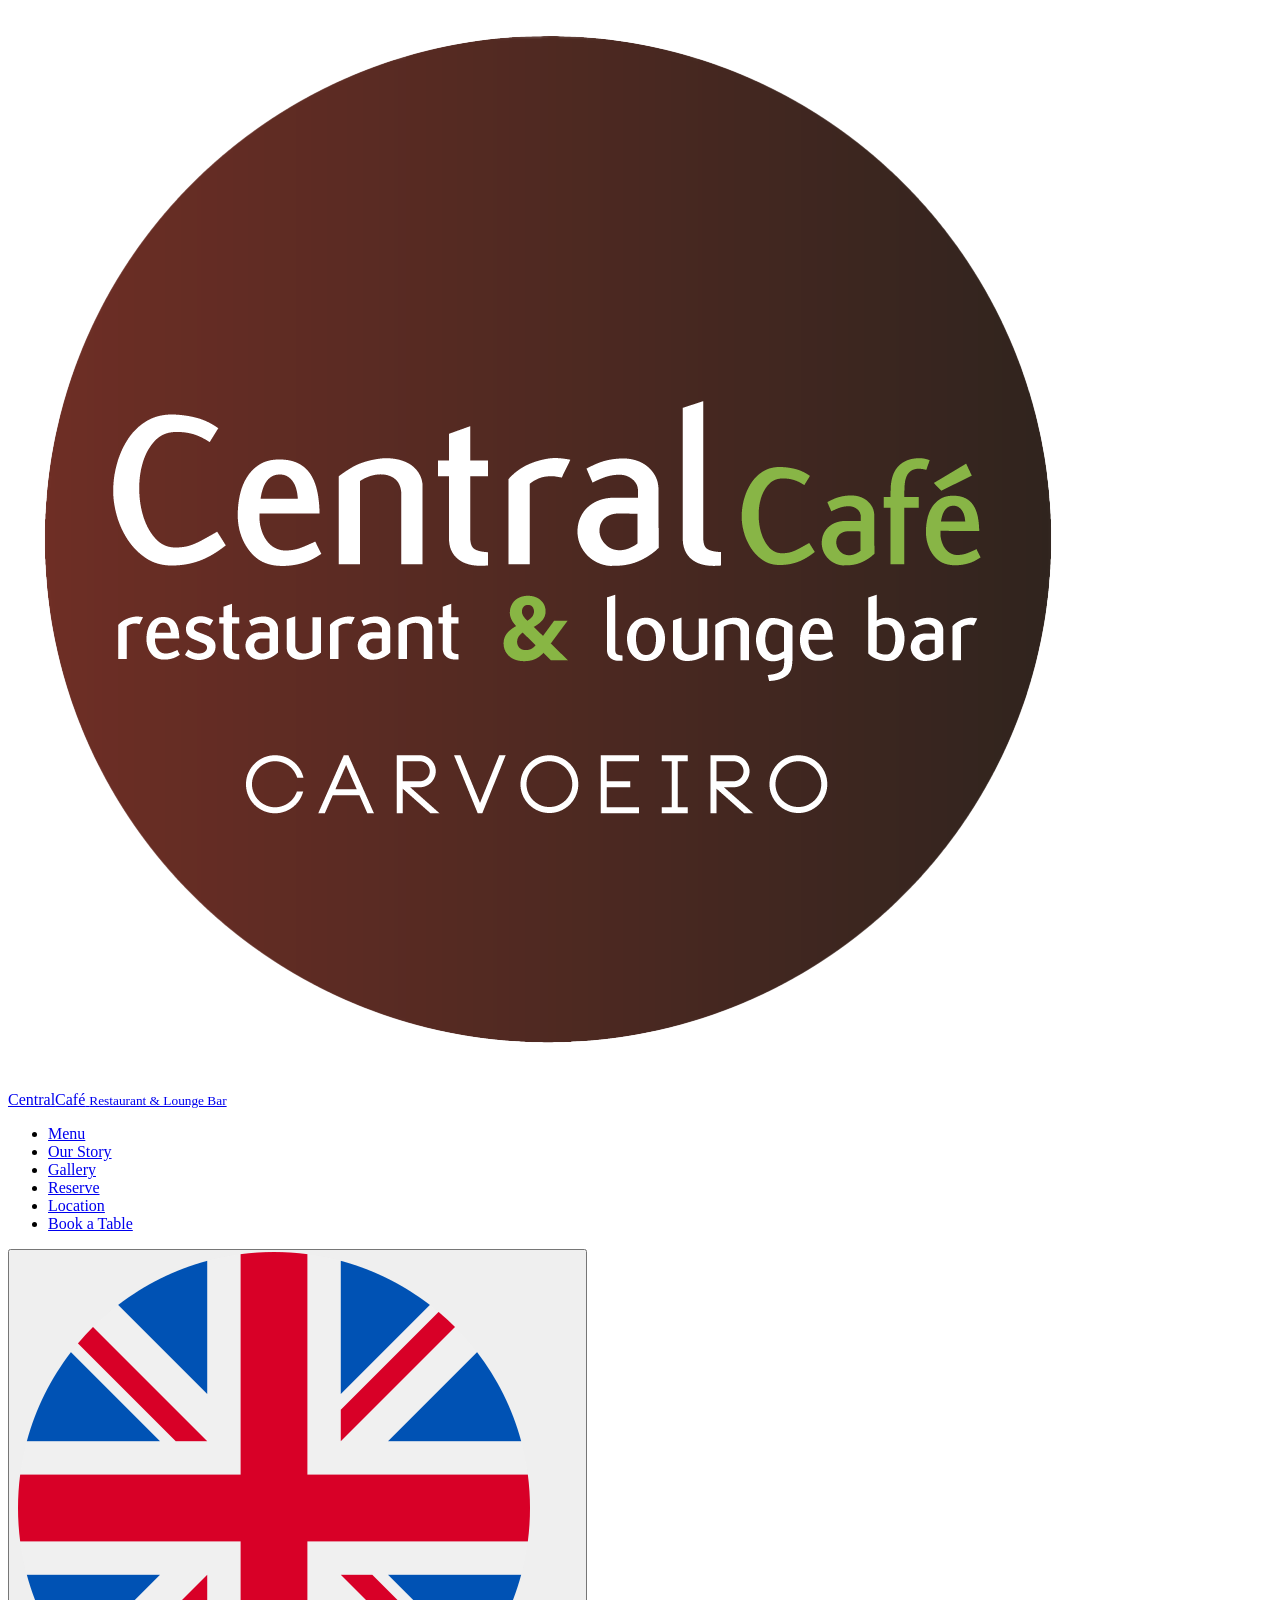
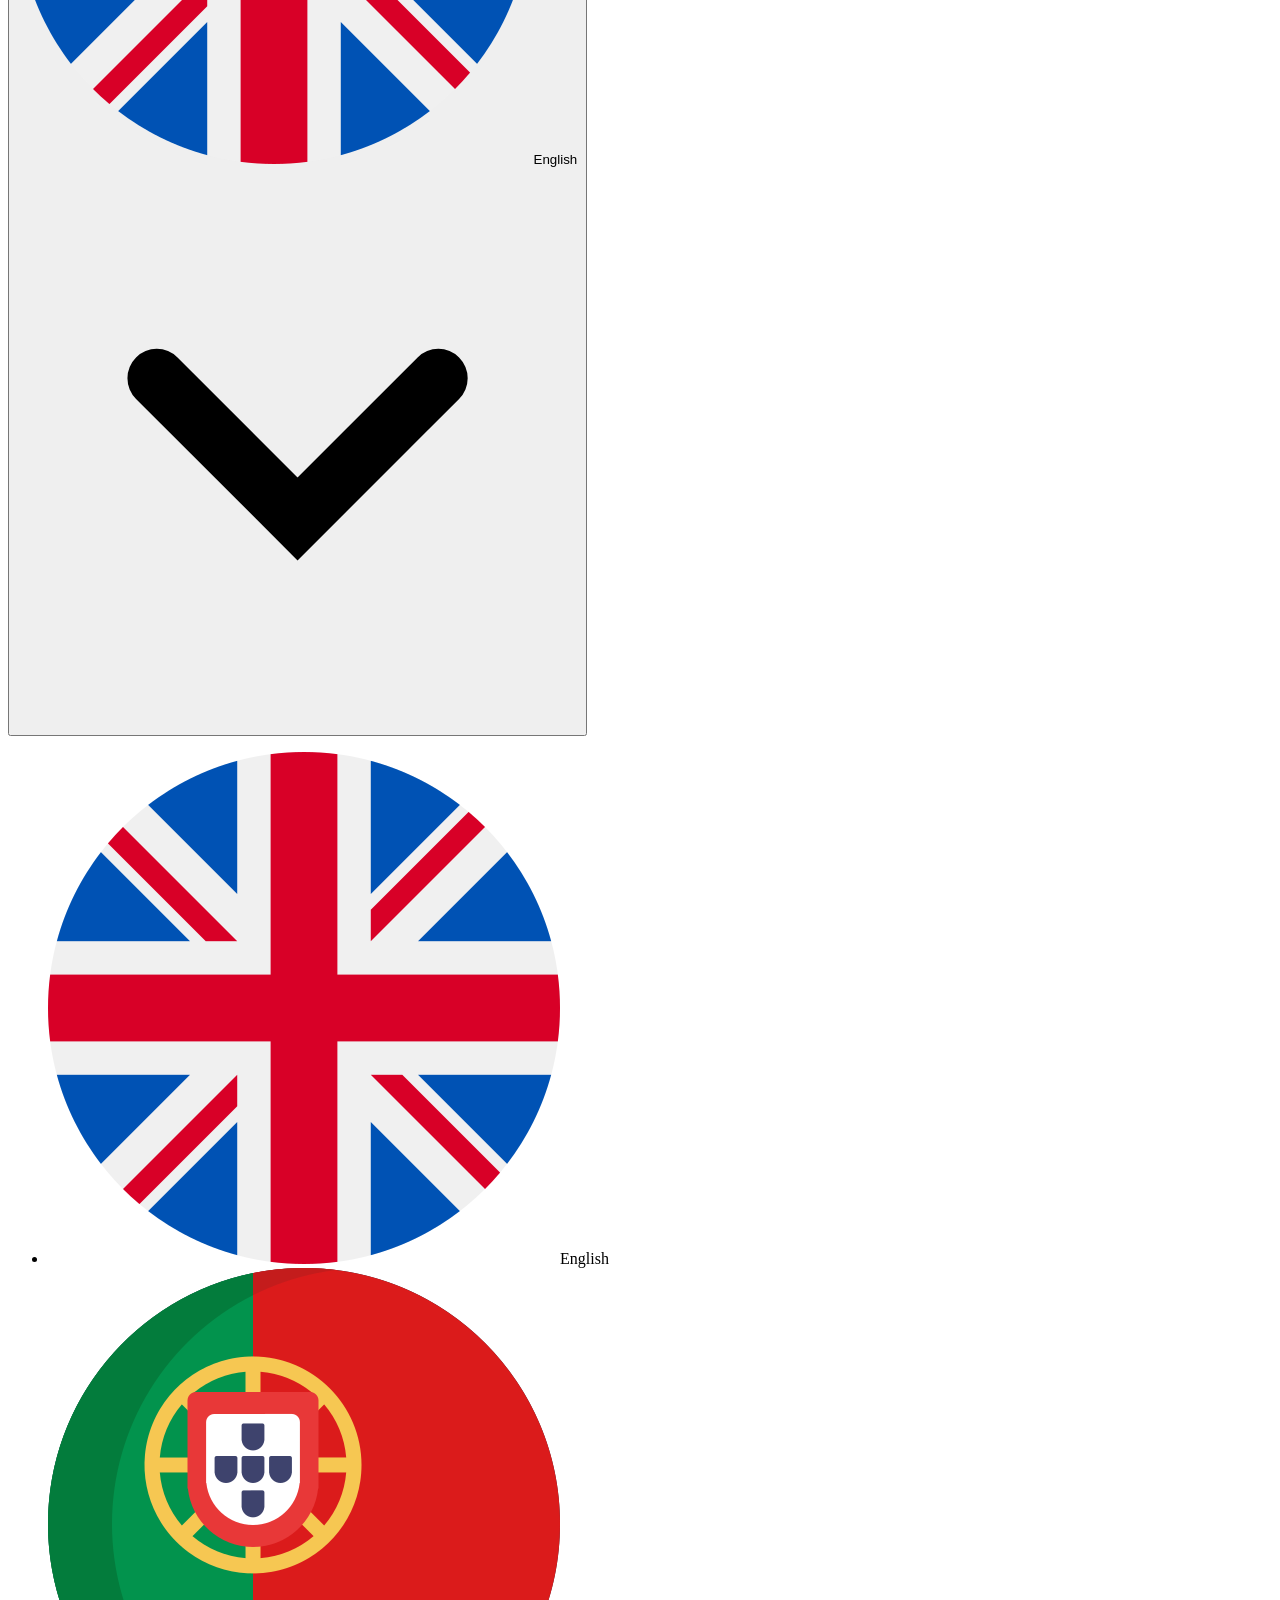
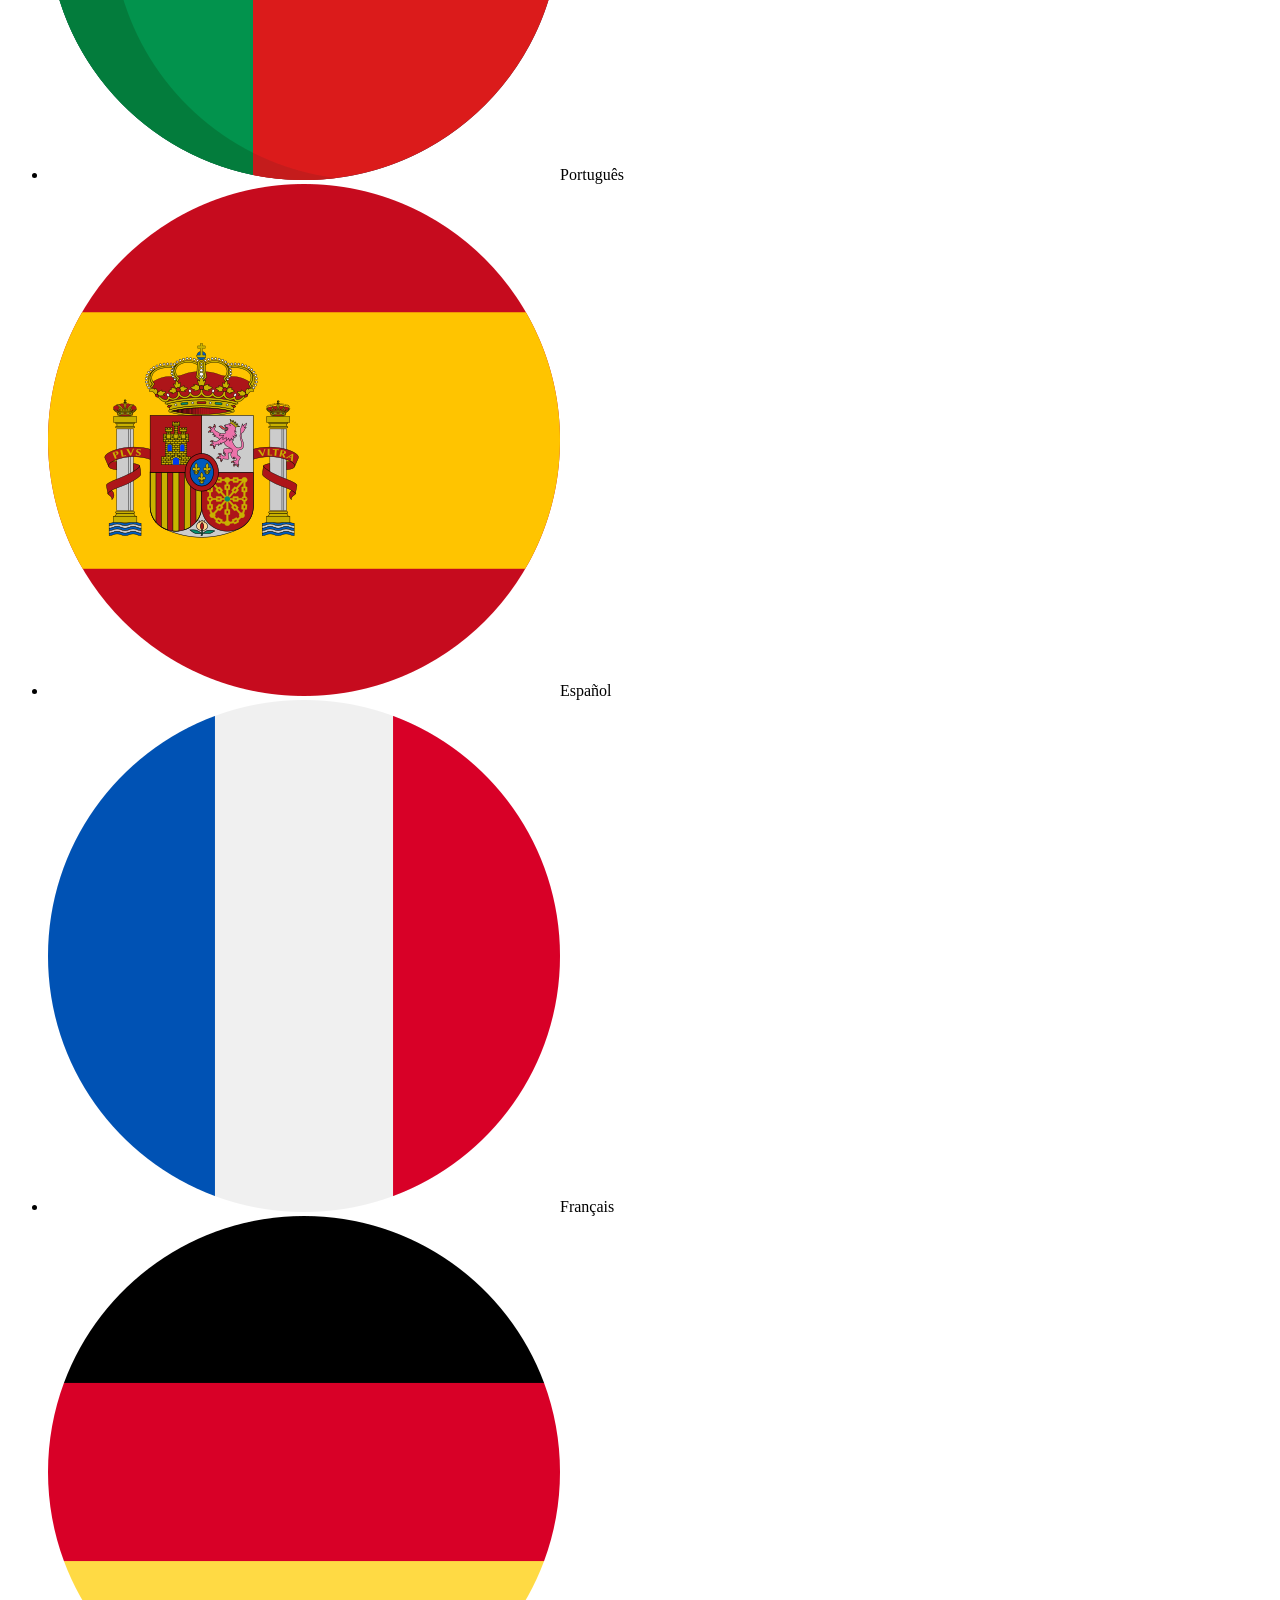
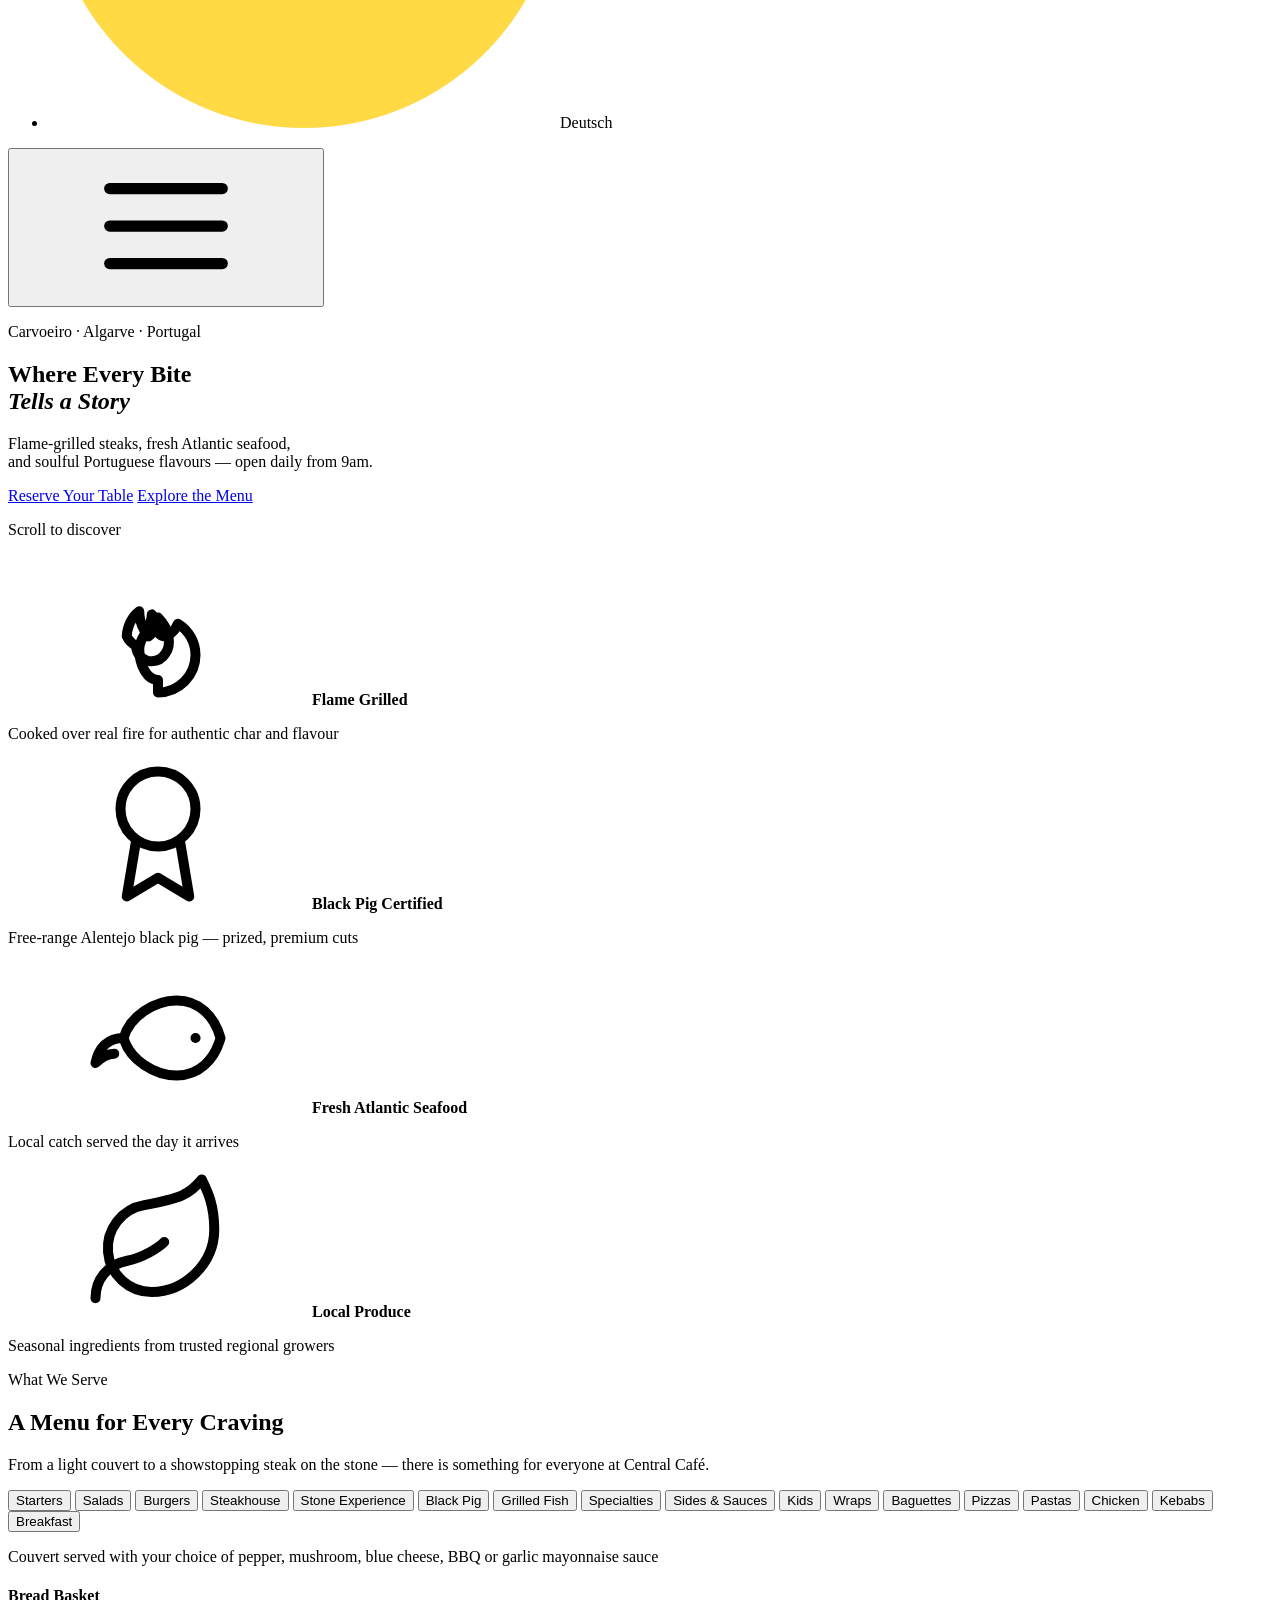
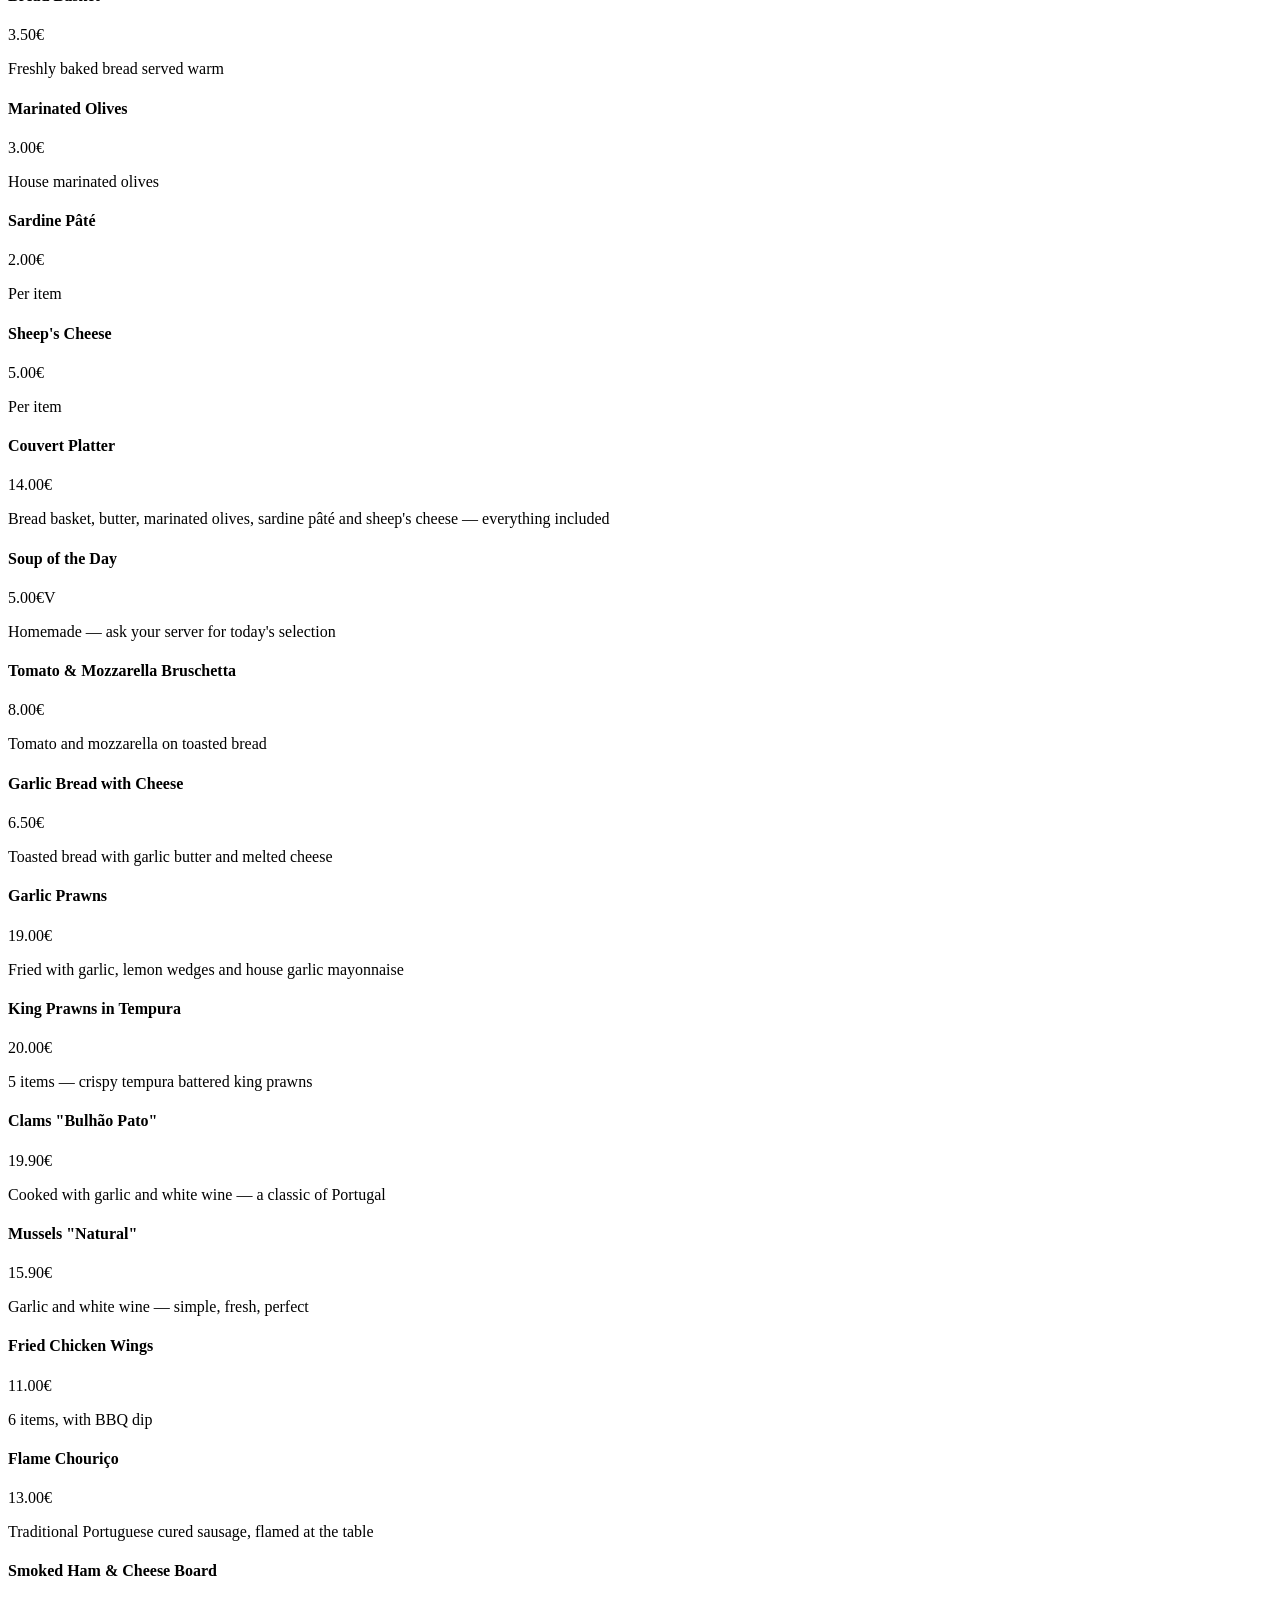
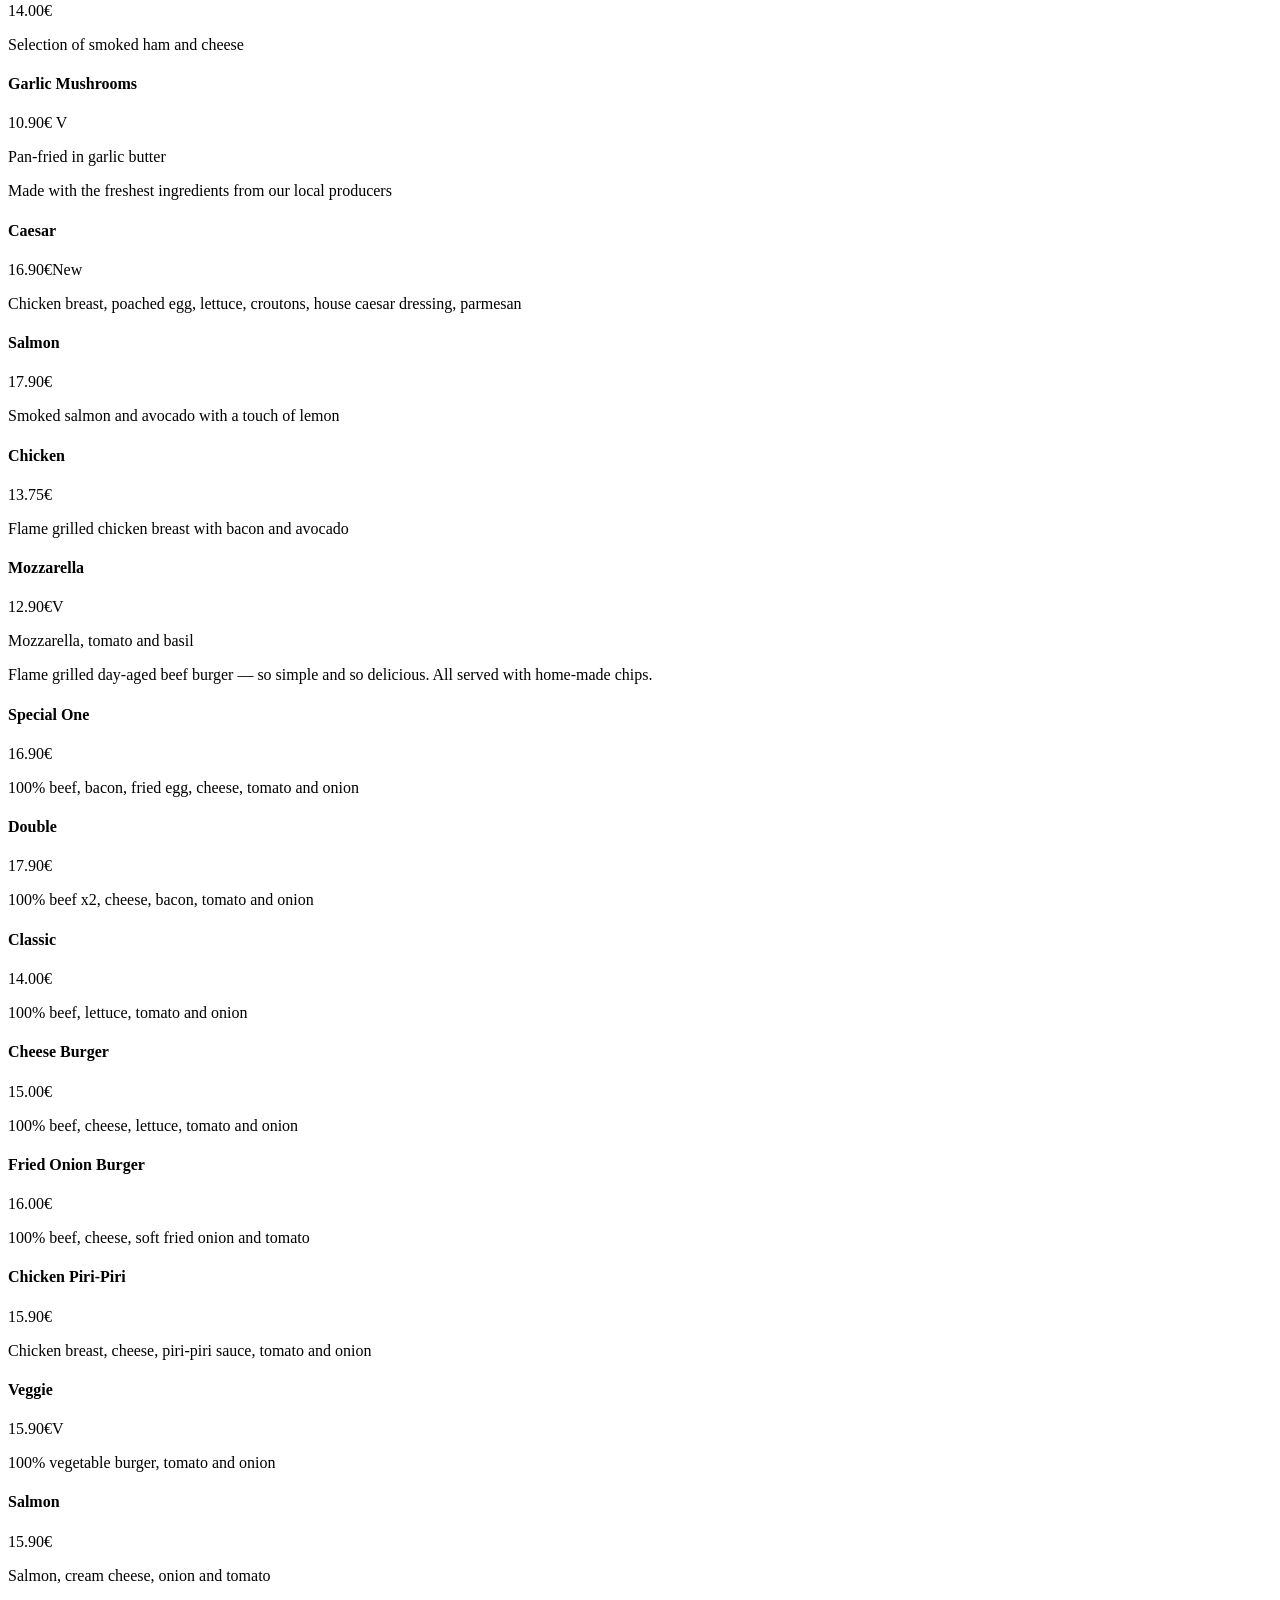
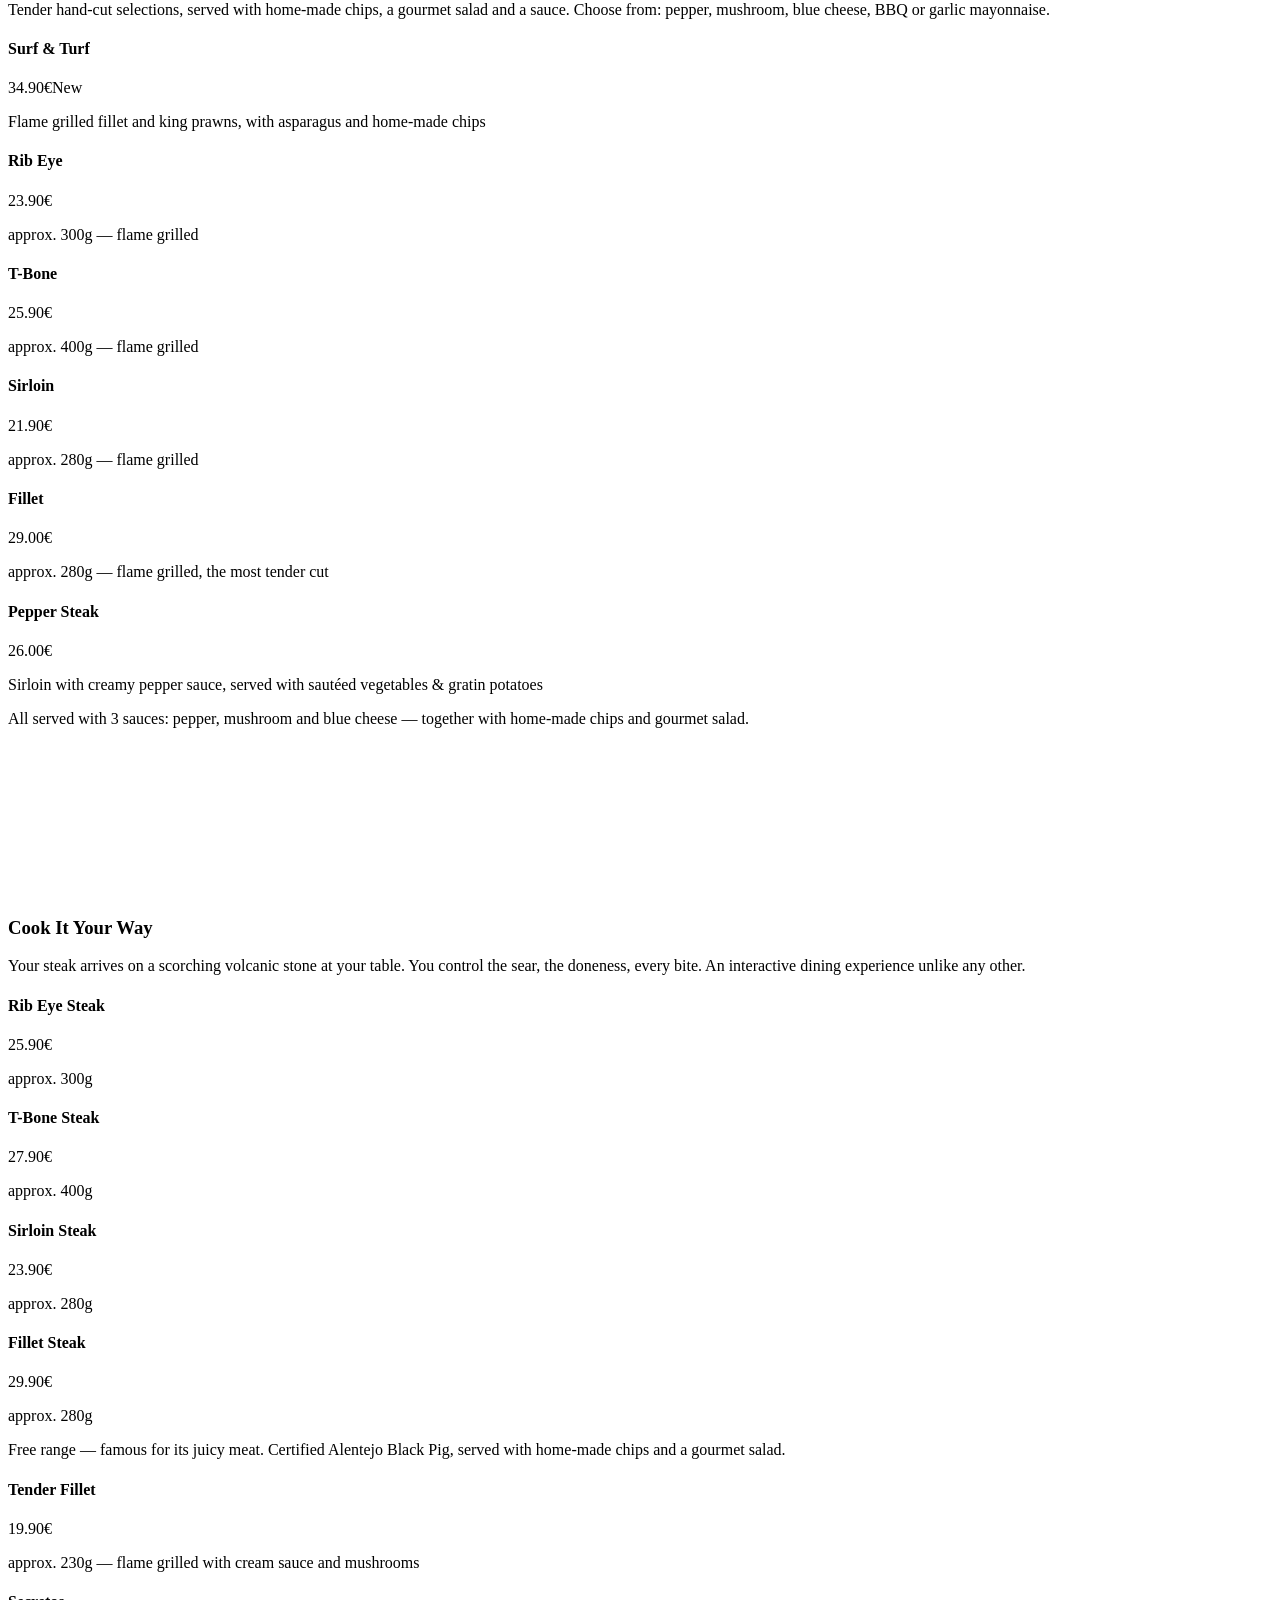
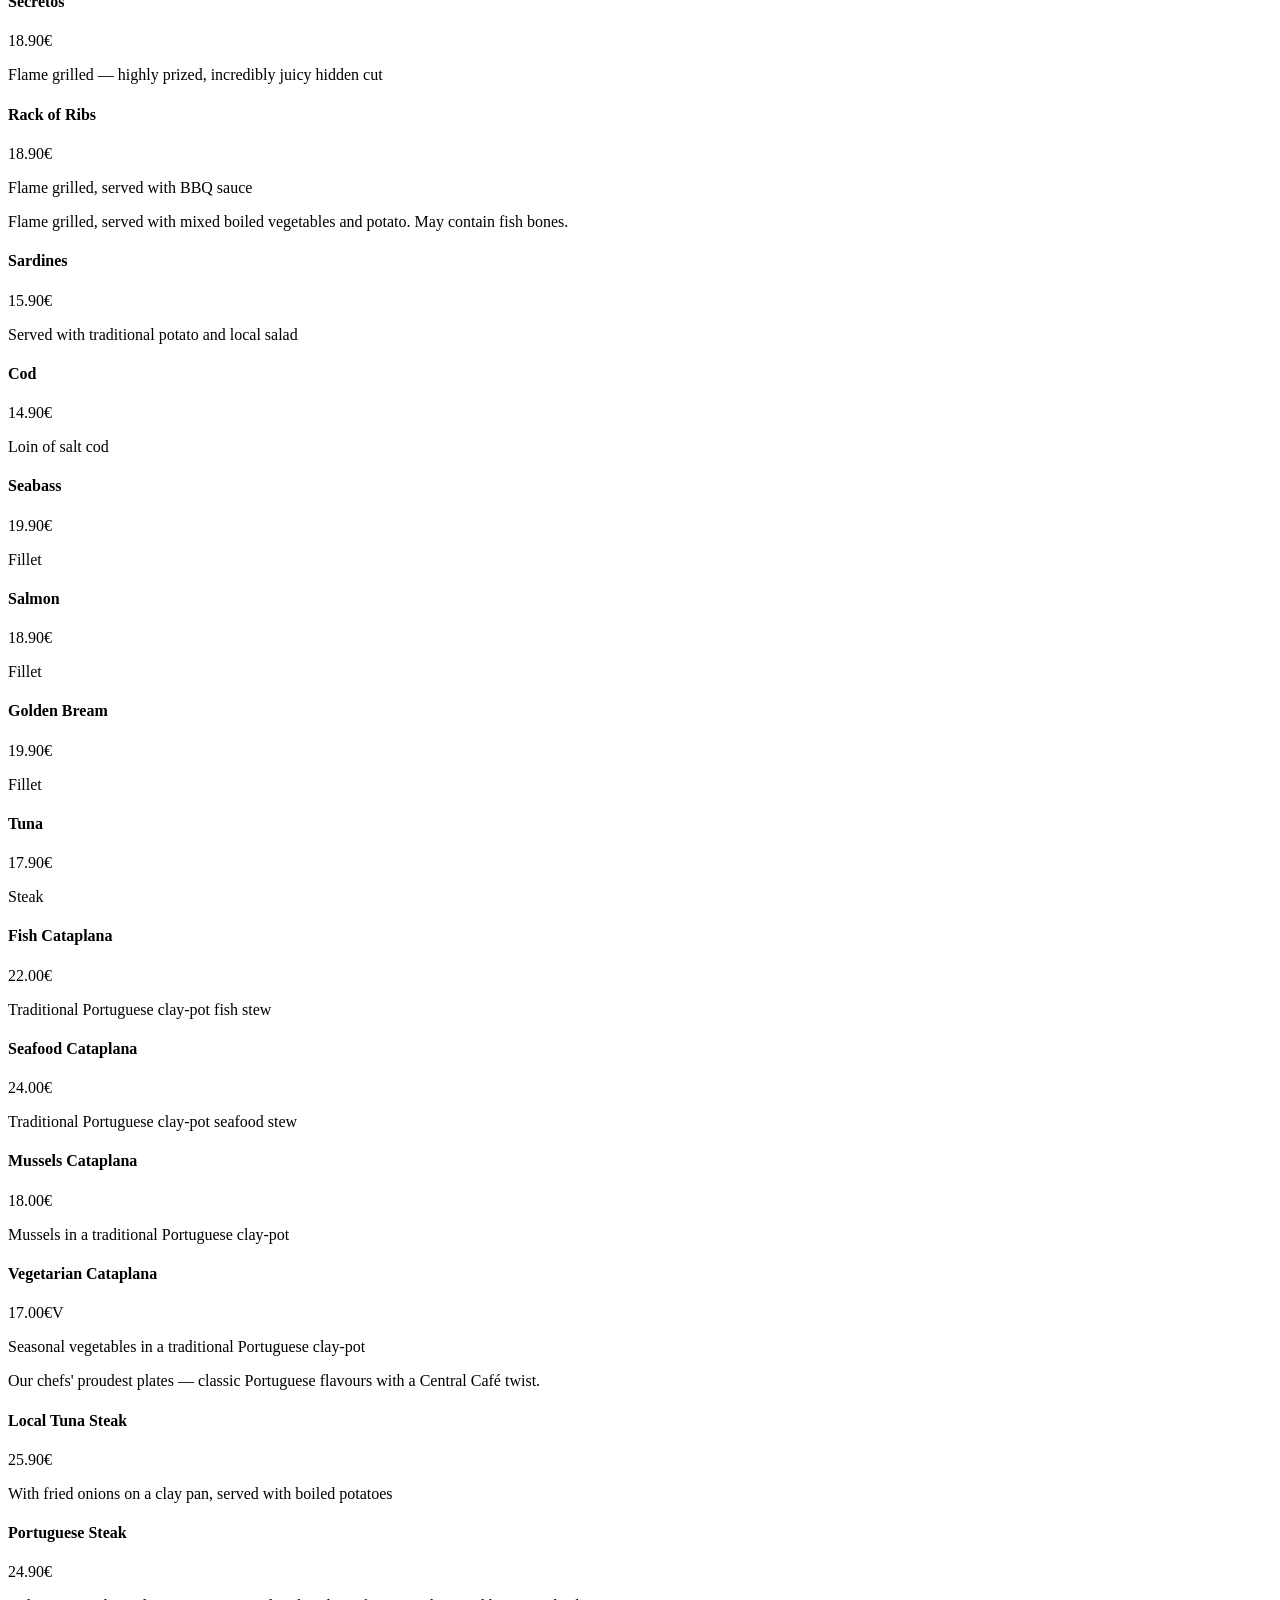
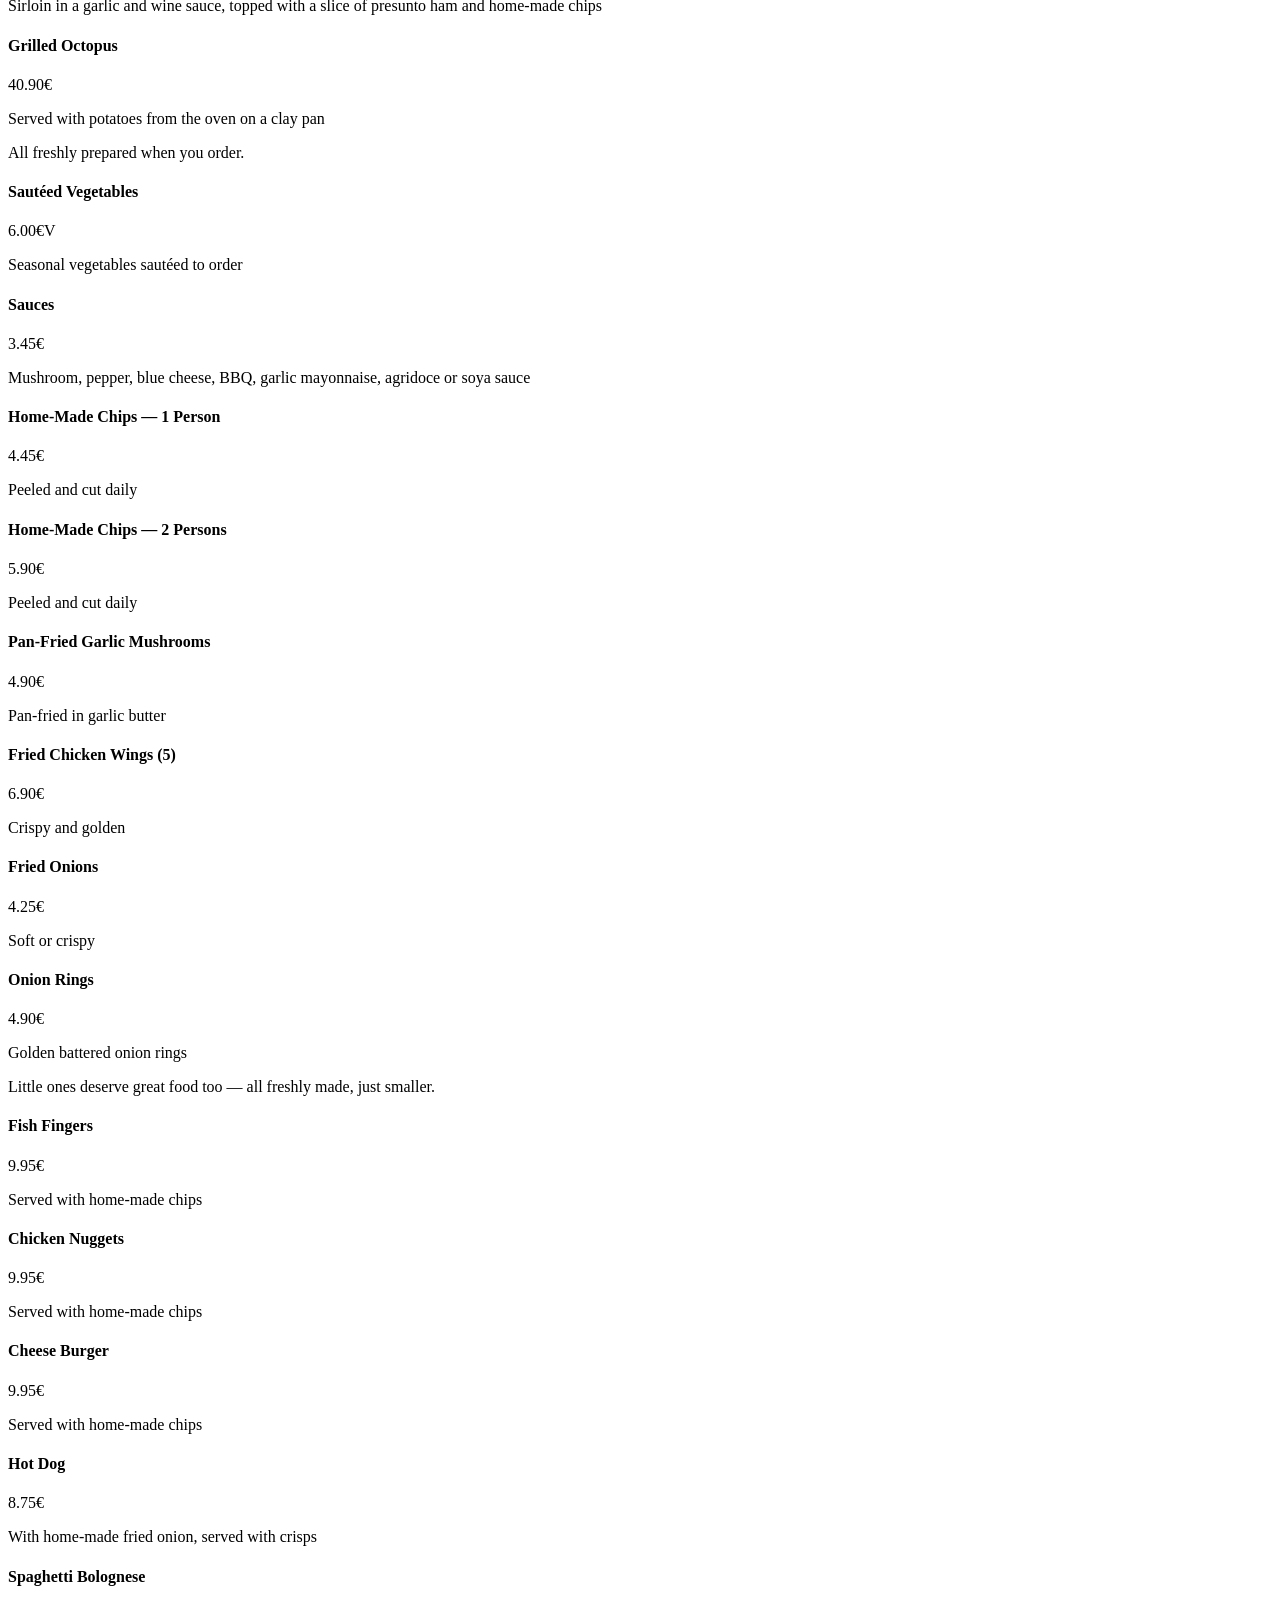
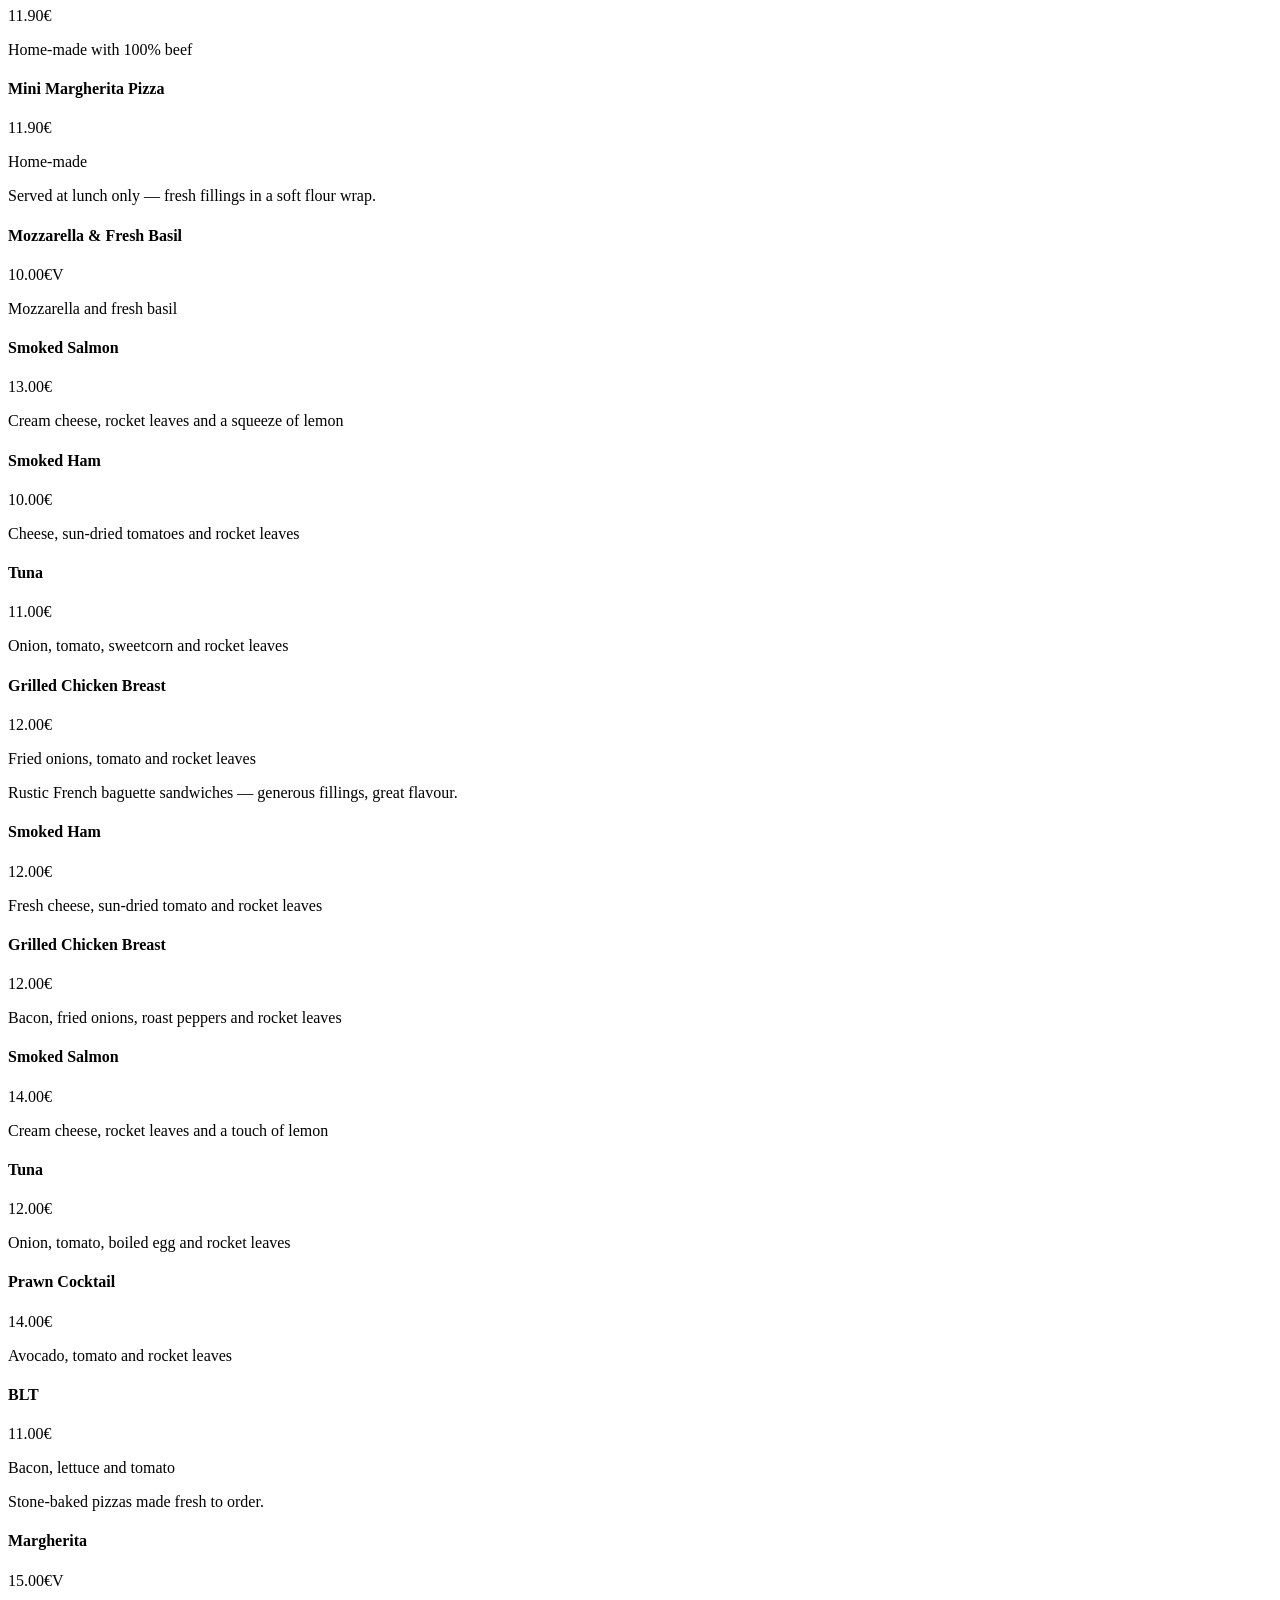
==== commit 5dea39f0: "Add files via upload" ====
--- a/index.html
+++ b/index.html
@@ -3,13 +3,86 @@
 <head>
   <meta charset="UTF-8" />
   <meta name="viewport" content="width=device-width, initial-scale=1.0" />
-  <title>Central Café – Restaurant & Lounge Bar · Carvoeiro</title>
+  <title>Central Café – Restaurant & Lounge Bar · Carvoeiro, Algarve</title>
+
+  <!-- Primary SEO -->
+  <meta name="description" content="Central Café is a restaurant &amp; lounge bar in Carvoeiro, Algarve. Flame-grilled steaks, certified Black Pig, fresh Atlantic seafood &amp; Portuguese specialities. Open daily 09:00–23:00. Book your table online." />
+  <meta name="keywords" content="Central Café Carvoeiro, restaurant Carvoeiro, Algarve restaurant, steakhouse Algarve, Portuguese food, seafood Algarve, Black Pig Alentejo, stone steak, cataplana, piri-piri, Carvoeiro dining, lounge bar Algarve" />
+  <meta name="author" content="Central Café Carvoeiro" />
+  <meta name="robots" content="index, follow, max-snippet:-1, max-image-preview:large, max-video-preview:-1" />
+  <link rel="canonical" href="https://centralcafecarvoeiro.netlify.app/" />
+
+  <!-- Open Graph -->
+  <meta property="og:type" content="restaurant" />
+  <meta property="og:site_name" content="Central Café" />
+  <meta property="og:title" content="Central Café – Restaurant & Lounge Bar · Carvoeiro, Algarve" />
+  <meta property="og:description" content="Flame-grilled steaks, certified Black Pig, fresh Atlantic seafood &amp; Portuguese specialities in the heart of Carvoeiro. Open daily 09:00–23:00." />
+  <meta property="og:url" content="https://centralcafecarvoeiro.netlify.app/" />
+  <meta property="og:image" content="https://centralcafecarvoeiro.netlify.app/images/og-image.png" />
+  <meta property="og:image:width" content="1200" />
+  <meta property="og:image:height" content="630" />
+  <meta property="og:image:alt" content="Central Café Restaurant &amp; Lounge Bar – Carvoeiro, Algarve" />
+  <meta property="og:locale" content="en_GB" />
+
+  <!-- Twitter Card -->
+  <meta name="twitter:card" content="summary_large_image" />
+  <meta name="twitter:title" content="Central Café – Restaurant & Lounge Bar · Carvoeiro, Algarve" />
+  <meta name="twitter:description" content="Flame-grilled steaks, certified Black Pig, fresh Atlantic seafood &amp; Portuguese specialities in the heart of Carvoeiro. Open daily 09:00–23:00." />
+  <meta name="twitter:image" content="https://centralcafecarvoeiro.netlify.app/images/og-image.png" />
+  <meta name="twitter:image:alt" content="Central Café Restaurant &amp; Lounge Bar – Carvoeiro, Algarve" />
+
+  <!-- Geo -->
+  <meta name="geo.region" content="PT-08" />
+  <meta name="geo.placename" content="Carvoeiro, Algarve, Portugal" />
+  <meta name="geo.position" content="37.096859;-8.470184" />
+  <meta name="ICBM" content="37.096859, -8.470184" />
+
+  <!-- JSON-LD Structured Data -->
+  <script type="application/ld+json">
+  {
+    "@context": "https://schema.org",
+    "@type": "Restaurant",
+    "name": "Central Café",
+    "description": "Flame-grilled steaks, certified Black Pig, fresh Atlantic seafood and Portuguese specialities in the heart of Carvoeiro, Algarve.",
+    "url": "https://centralcafe.pt",
+    "telephone": "+351282357157",
+    "priceRange": "€€",
+    "servesCuisine": ["Portuguese", "European", "International"],
+    "address": {
+      "@type": "PostalAddress",
+      "streetAddress": "Estrada do Farol nº3 r/c",
+      "addressLocality": "Carvoeiro",
+      "postalCode": "8400-505",
+      "addressRegion": "Algarve",
+      "addressCountry": "PT"
+    },
+    "geo": {
+      "@type": "GeoCoordinates",
+      "latitude": 37.096859,
+      "longitude": -8.470184
+    },
+    "openingHoursSpecification": {
+      "@type": "OpeningHoursSpecification",
+      "dayOfWeek": ["Monday","Tuesday","Wednesday","Thursday","Friday","Saturday","Sunday"],
+      "opens": "09:00",
+      "closes": "23:00"
+    },
+    "image": "https://centralcafe.pt/images/og-image.png",
+    "sameAs": [
+      "https://www.instagram.com/centralcafecarvoeiro/",
+      "https://www.facebook.com/centralcafecarvoeiro",
+      "https://www.tripadvisor.com/Restaurant_Review-g189115-d17433763-Reviews-Central_Cafe_Carvoeiro-Carvoeiro_Faro_District_Algarve.html"
+    ]
+  }
+  </script>
+
   <link rel="preconnect" href="https://fonts.googleapis.com" />
   <link rel="preconnect" href="https://fonts.gstatic.com" crossorigin />
   <link href="https://fonts.googleapis.com/css2?family=Playfair+Display:ital,wght@0,400;0,600;0,700;1,400;1,600&family=Lato:wght@300;400;700&display=swap" rel="stylesheet" />
-   <link rel="icon" type="image/png" href="images/favicon.png">
-
-  <link rel="stylesheet" href="style.css" />
+  <link rel="icon" type="image/png" href="images/favicon.png">
+  <link rel="apple-touch-icon" href="images/favicon.png">
+
+  <link rel="stylesheet" href="css/style.css" />
 </head>
 <body>
 
@@ -1406,6 +1479,6 @@
     </div>
   </footer>
 
-  <script src="main.js"></script>
+  <script src="js/main.js"></script>
 </body>
 </html>
